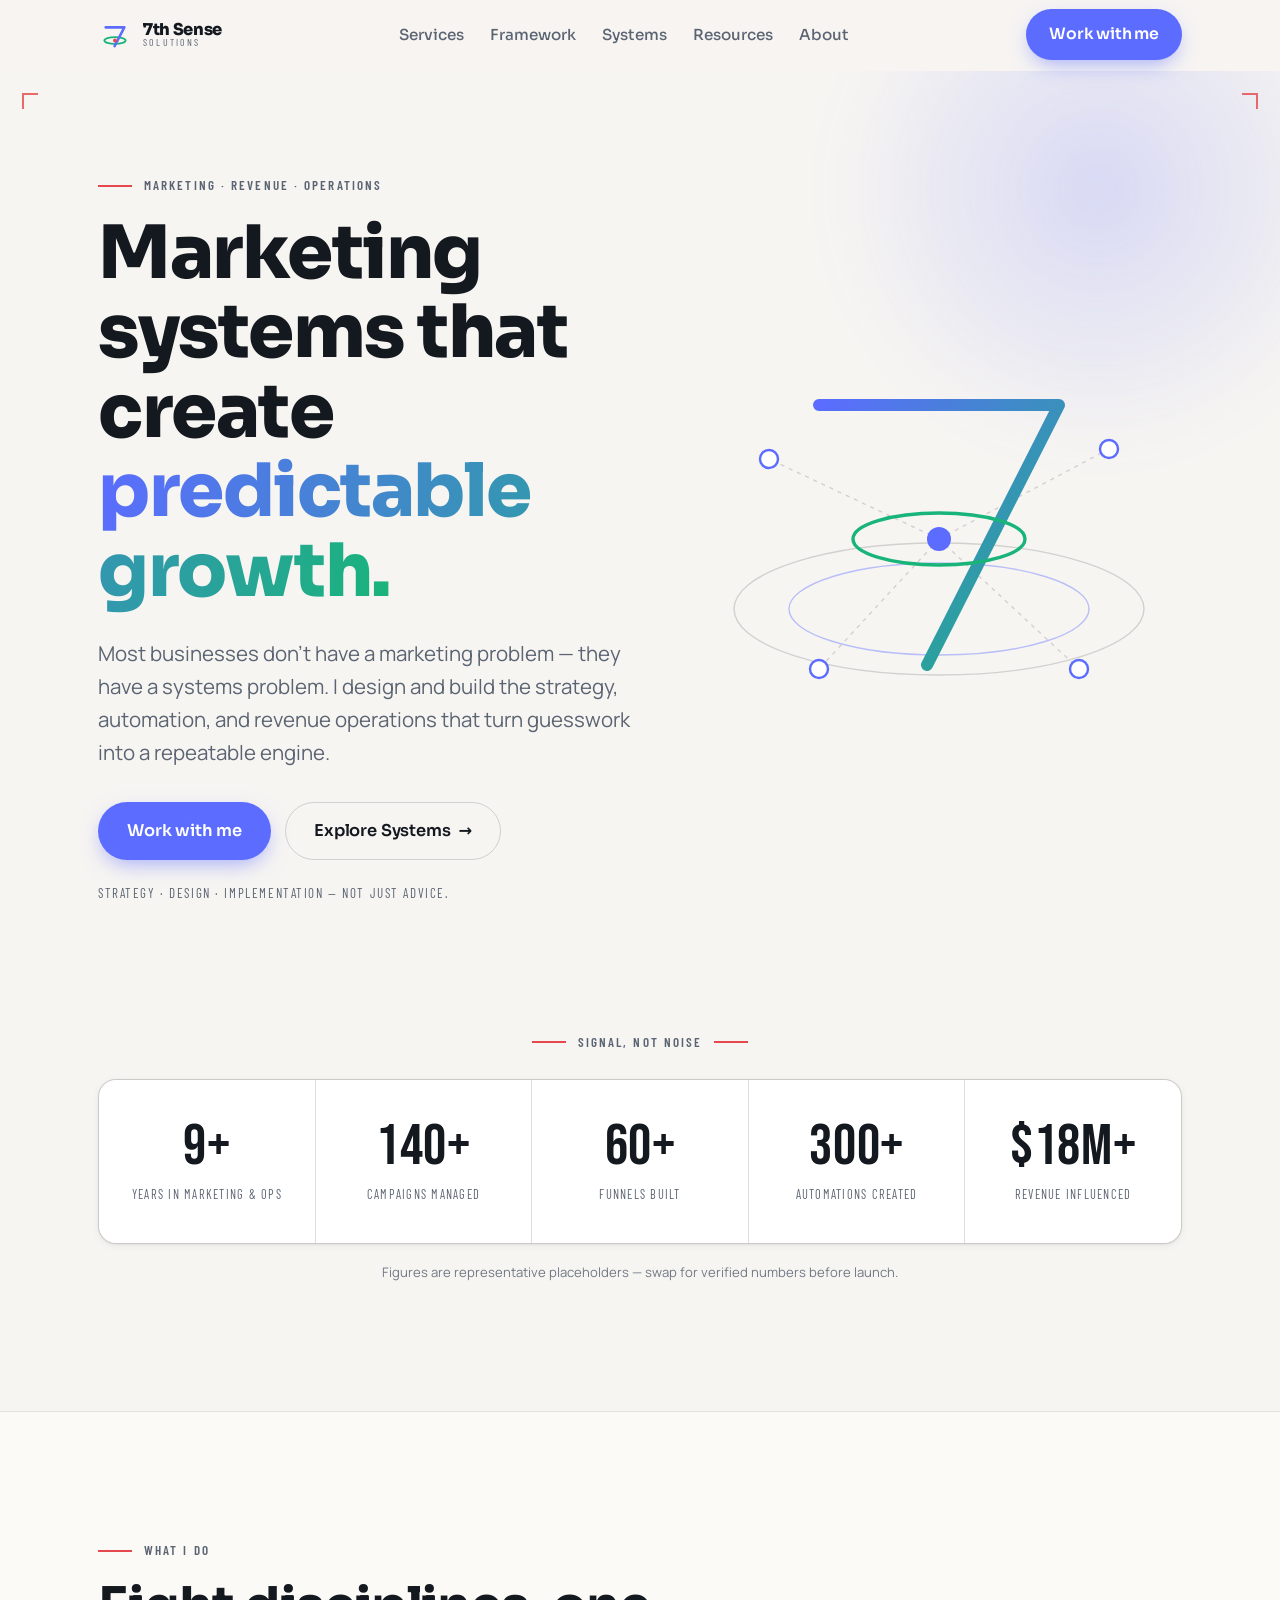
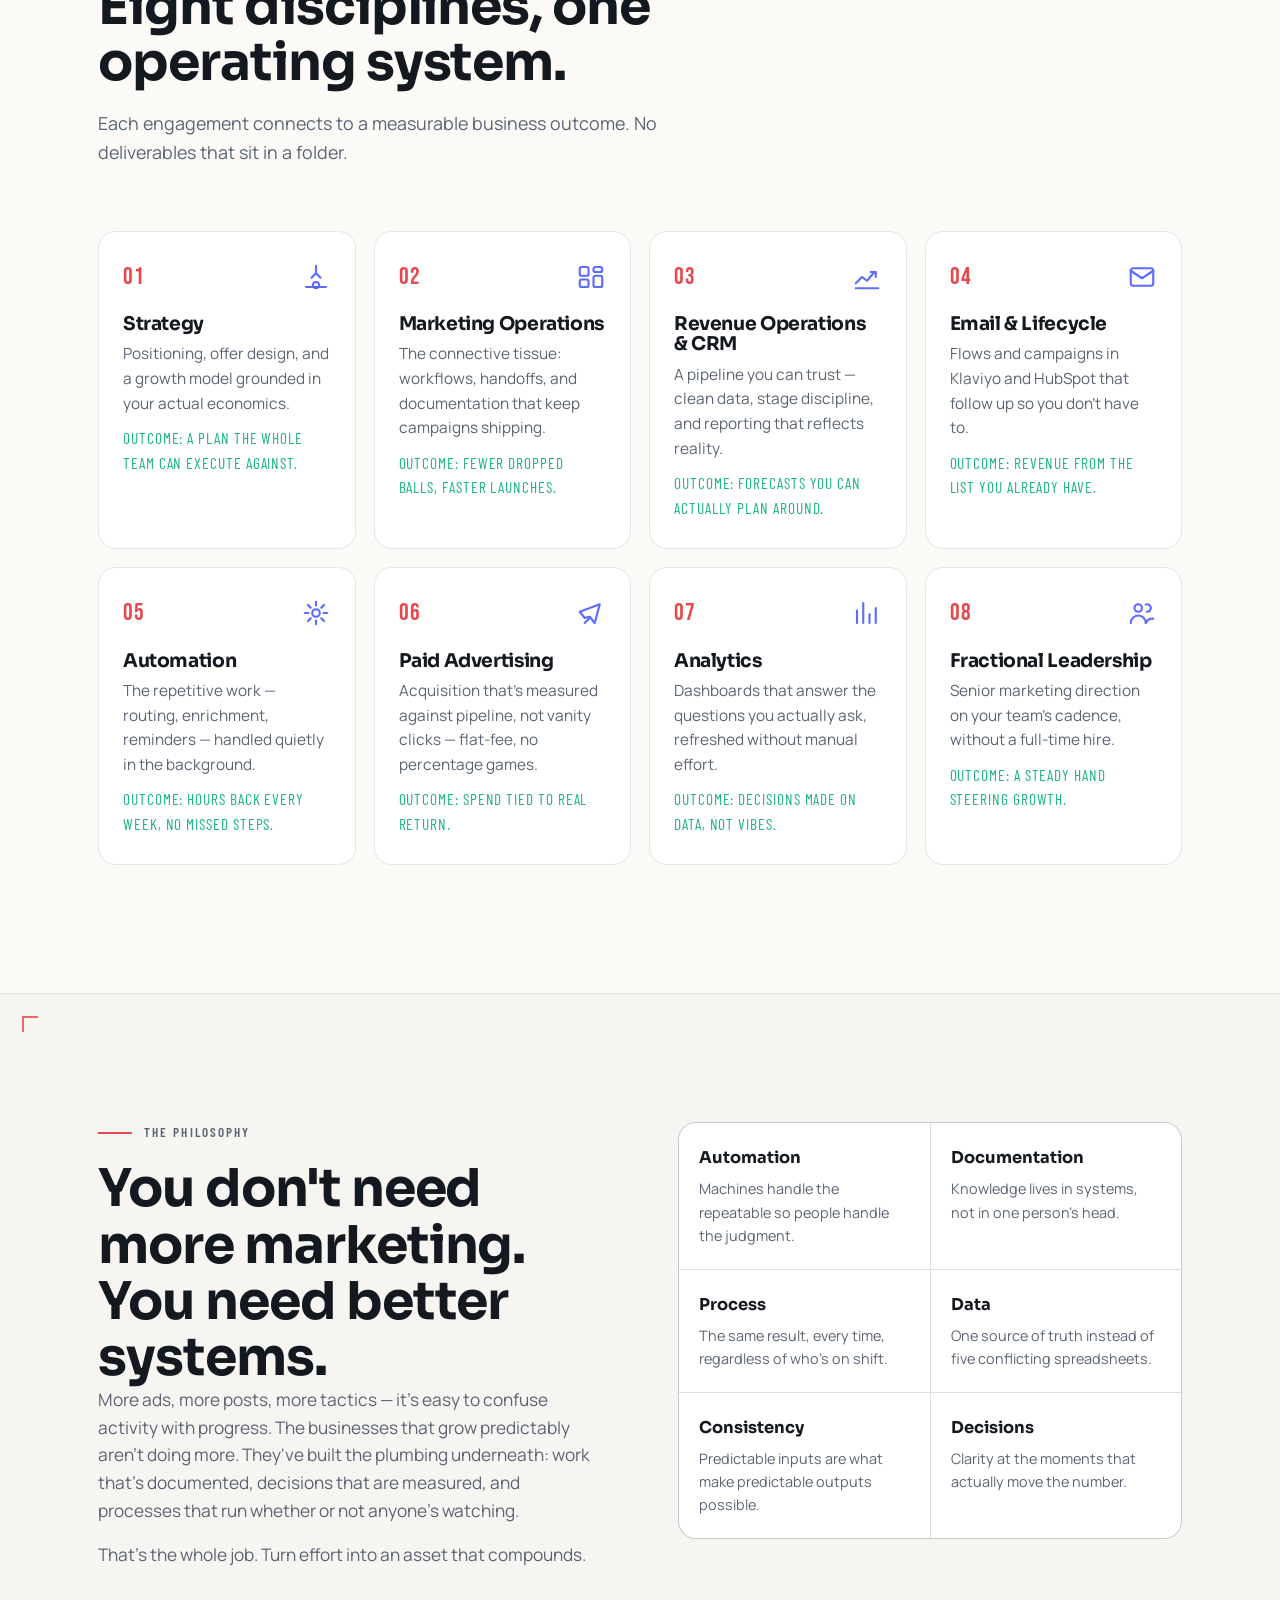
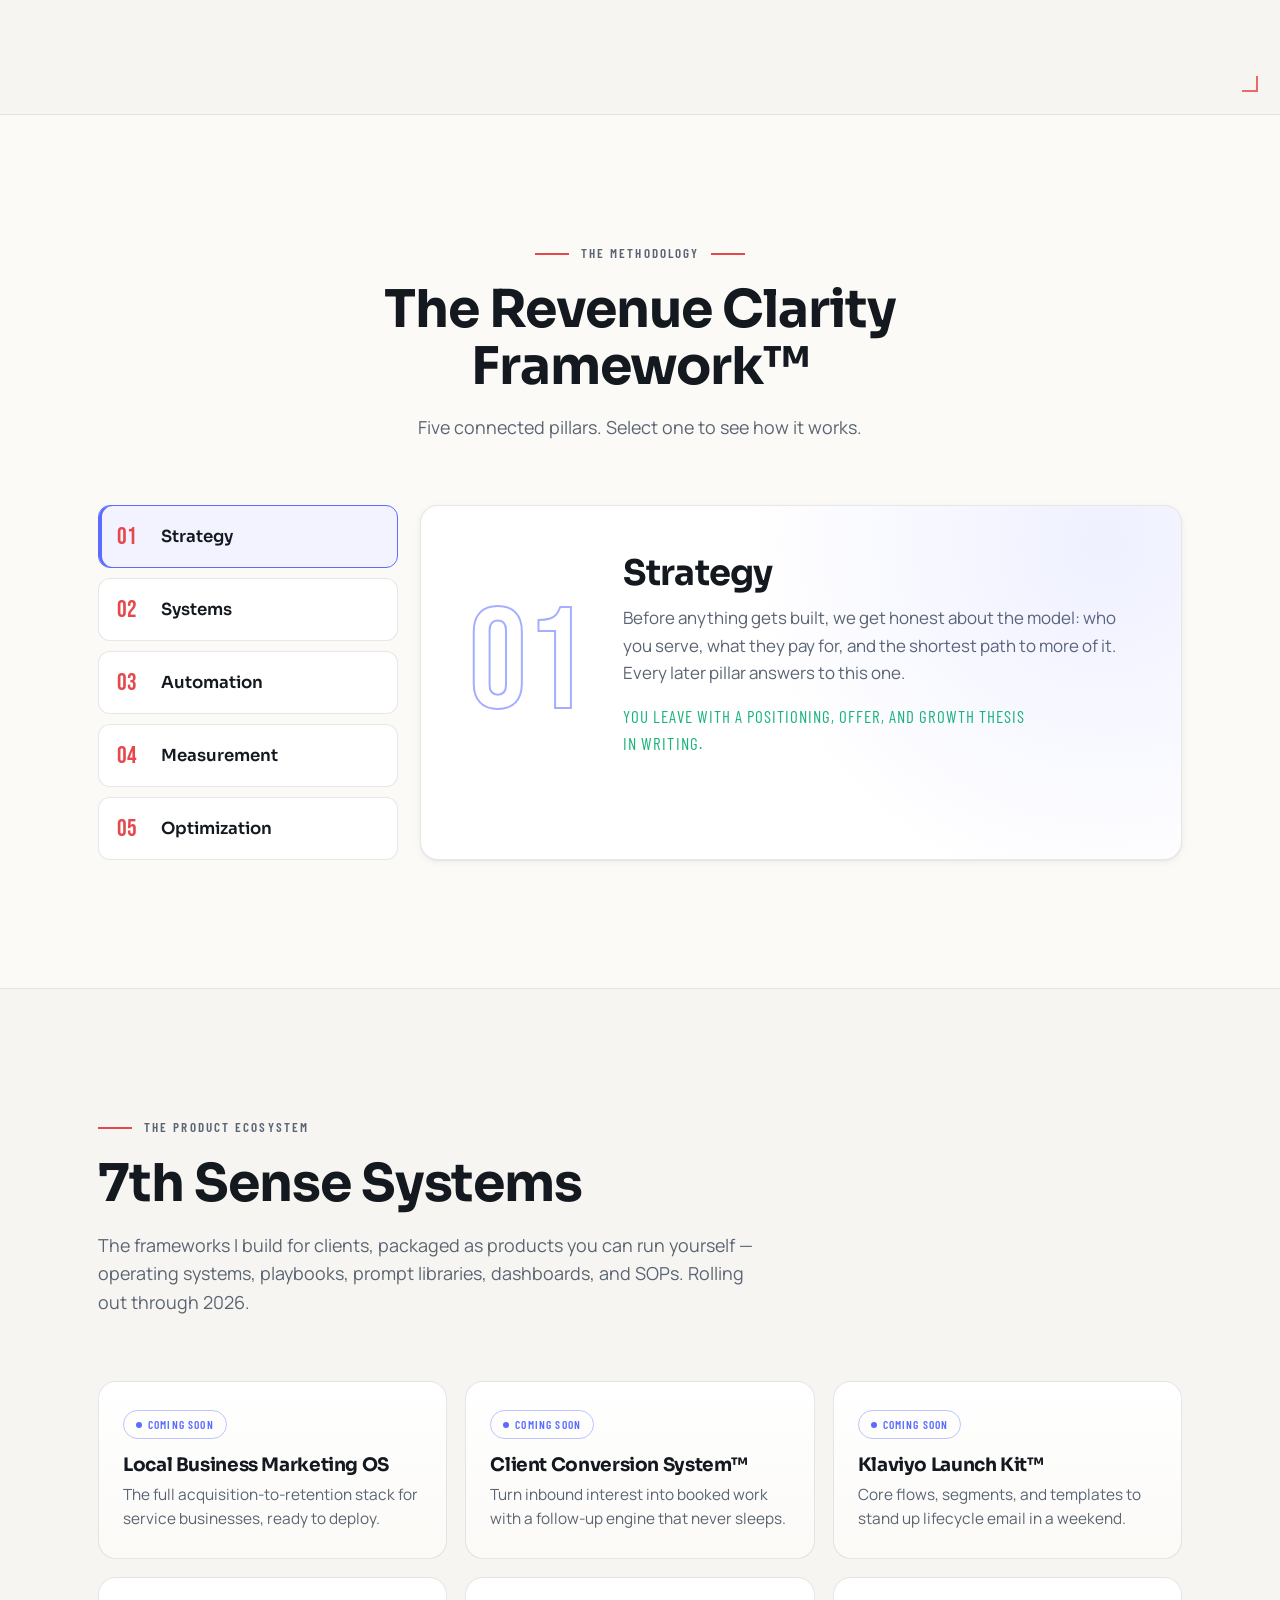
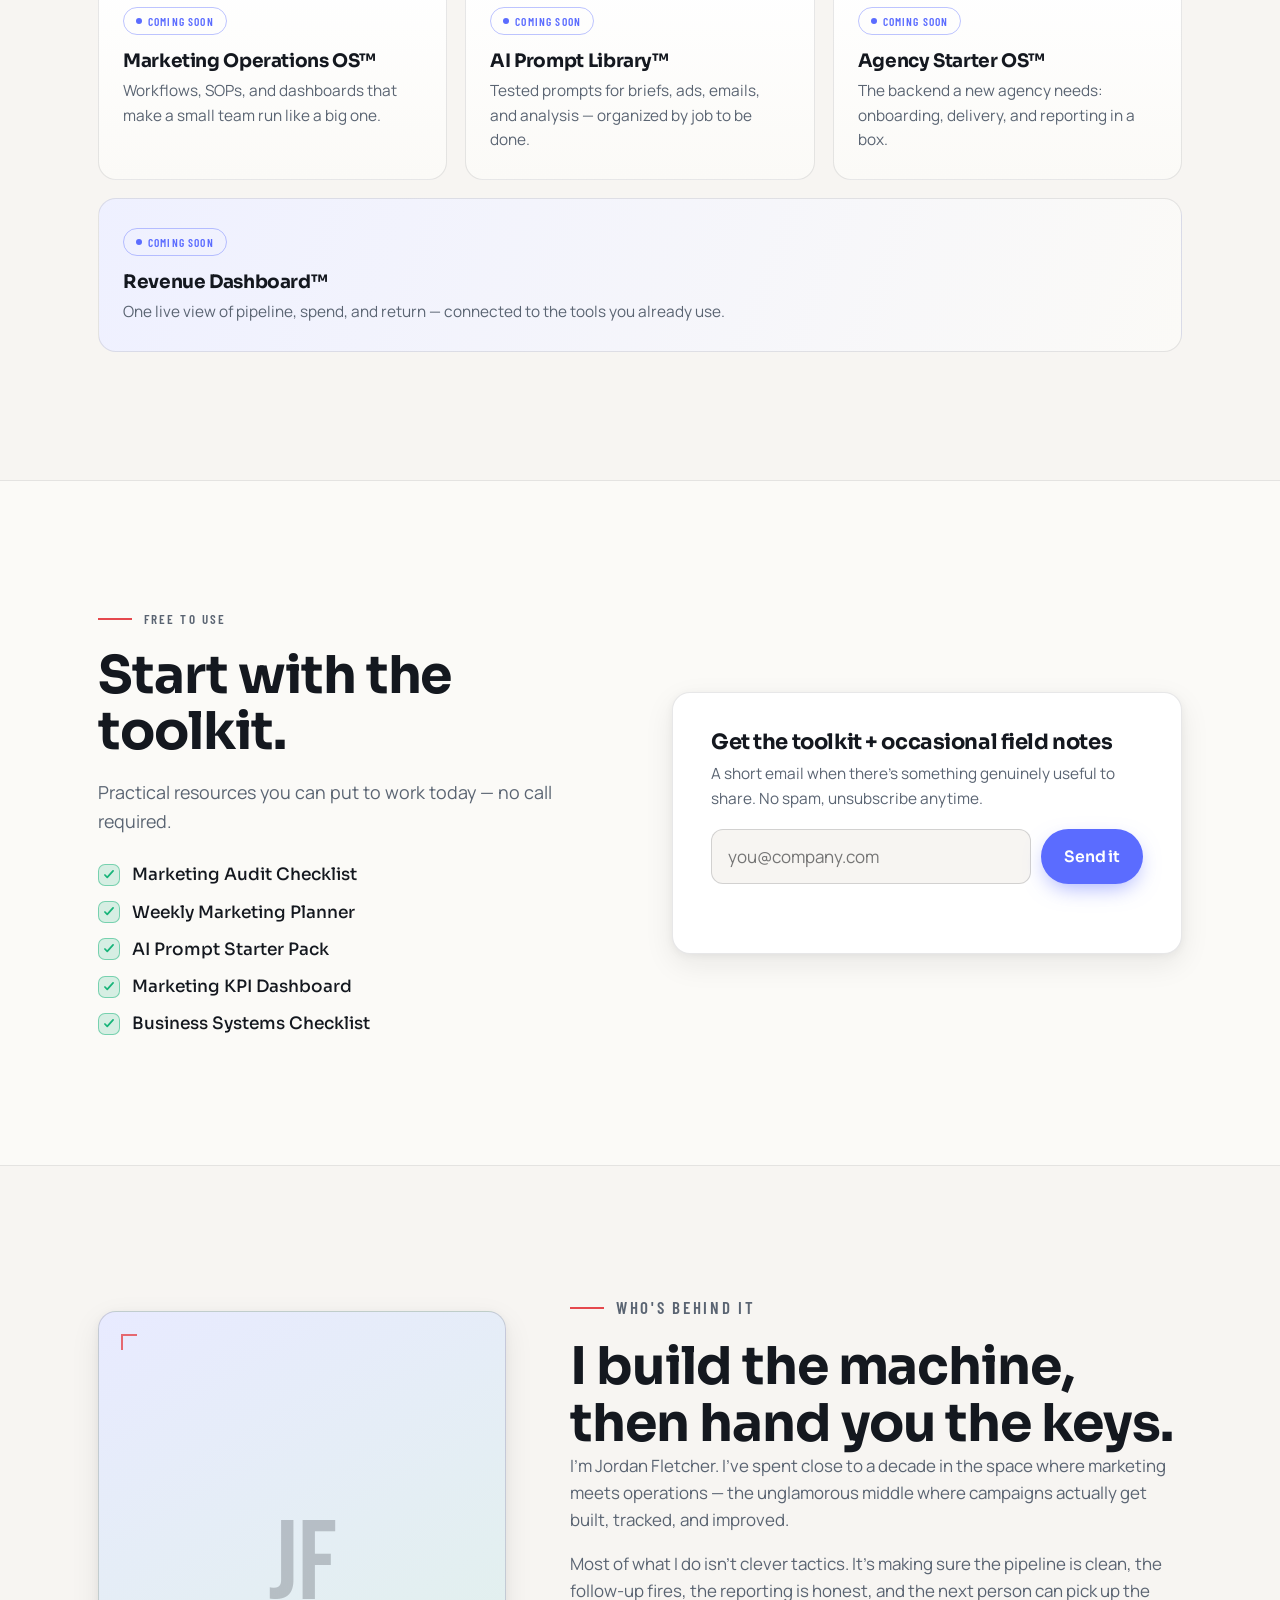
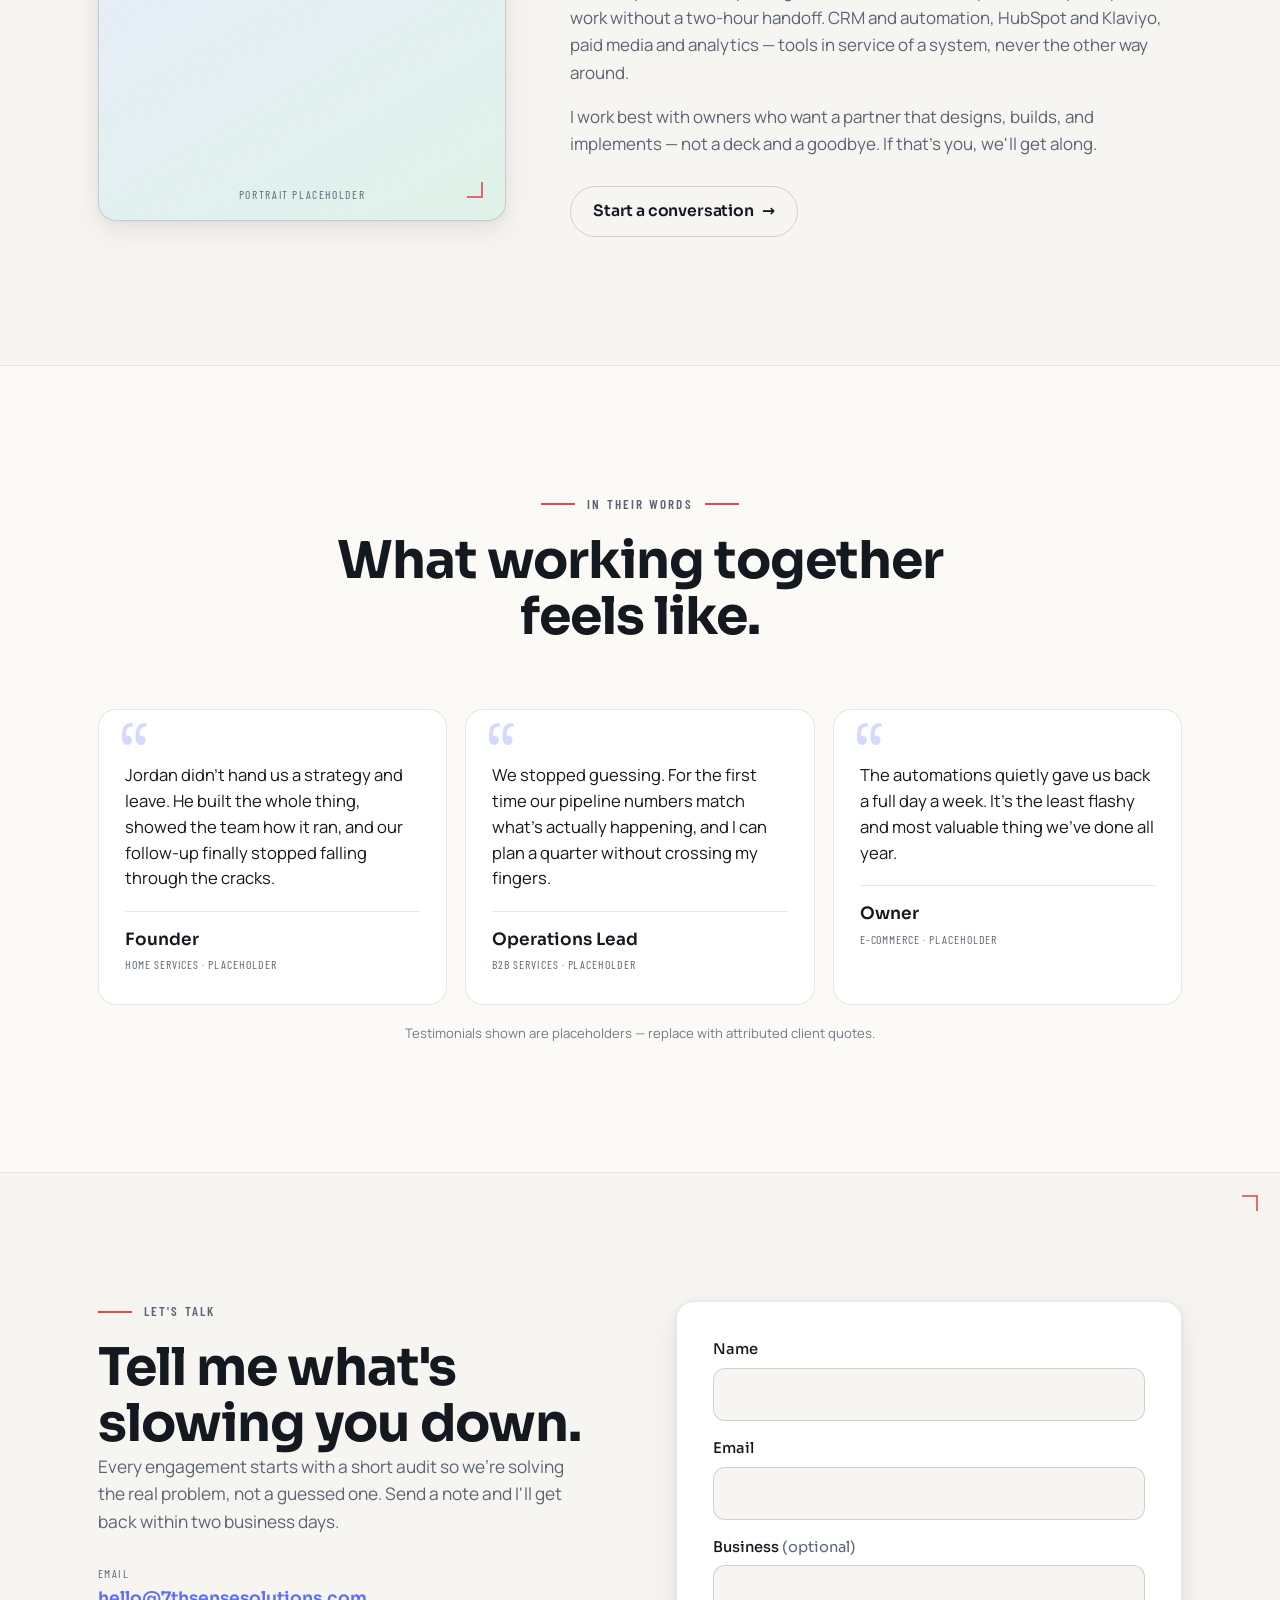
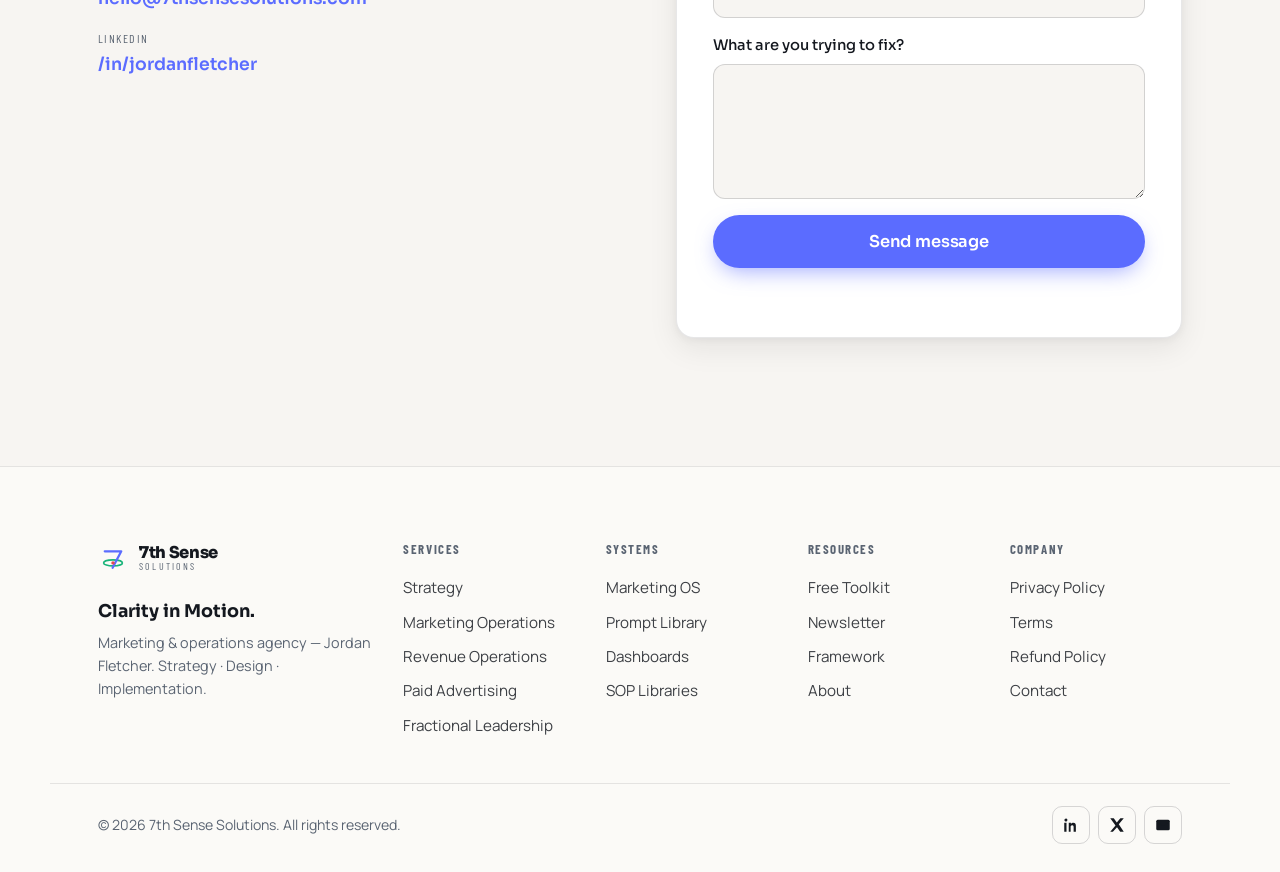
==== index.html @ e799ccd3 "Add files via upload" ====
<!DOCTYPE html>
<html lang="en">
<head>
  <meta charset="UTF-8" />
  <meta name="viewport" content="width=device-width, initial-scale=1.0" />
  <meta name="color-scheme" content="light" />
  <meta name="theme-color" content="#F7F5F2" />

  <title>7th Sense Solutions — Marketing & revenue systems that create predictable growth</title>
  <meta name="description" content="7th Sense Solutions builds the marketing, revenue, and operational systems that help businesses scale with clarity. Strategy, systems, automation, and measurement — designed and implemented, not just advised." />
  <meta name="author" content="Jordan Fletcher" />
  <link rel="canonical" href="https://7thsensesolutions.com/" />

  <!-- Open Graph -->
  <meta property="og:type" content="website" />
  <meta property="og:site_name" content="7th Sense Solutions" />
  <meta property="og:title" content="7th Sense Solutions — Clarity in Motion" />
  <meta property="og:description" content="We build the marketing, revenue, and operational systems that help businesses scale with clarity." />
  <meta property="og:url" content="https://7thsensesolutions.com/" />
  <meta property="og:image" content="https://7thsensesolutions.com/og-image.png" />
  <meta property="og:image:width" content="1200" />
  <meta property="og:image:height" content="630" />

  <!-- Twitter -->
  <meta name="twitter:card" content="summary_large_image" />
  <meta name="twitter:title" content="7th Sense Solutions — Clarity in Motion" />
  <meta name="twitter:description" content="Marketing, revenue, and operational systems that help businesses scale with clarity." />
  <meta name="twitter:image" content="https://7thsensesolutions.com/og-image.png" />

  <!-- Favicon (SVG placeholder — replace with production asset) -->
  <link rel="icon" href="favicon.svg" type="image/svg+xml" />
  <link rel="apple-touch-icon" href="favicon.svg" />

  <!-- Fonts: Sora (display), Manrope (body), Bebas Neue (numerals), Barlow Condensed (labels) -->
  <link rel="preconnect" href="https://fonts.googleapis.com" />
  <link rel="preconnect" href="https://fonts.gstatic.com" crossorigin />
  <link href="https://fonts.googleapis.com/css2?family=Sora:wght@400;500;600;700;800&family=Manrope:wght@400;500;600;700&family=Bebas+Neue&family=Barlow+Condensed:wght@500;600;700&display=swap" rel="stylesheet" />

  <link rel="stylesheet" href="styles.css" />

  <!-- Structured data -->
  <script type="application/ld+json">
  {
    "@context": "https://schema.org",
    "@type": "ProfessionalService",
    "name": "7th Sense Solutions",
    "description": "Marketing operations, revenue operations, and business systems consultancy. Strategy, design, and implementation for businesses that want predictable growth.",
    "url": "https://7thsensesolutions.com/",
    "founder": { "@type": "Person", "name": "Jordan Fletcher" },
    "slogan": "Clarity in Motion",
    "areaServed": "Worldwide",
    "knowsAbout": ["Marketing Operations","Revenue Operations","CRM","Marketing Automation","Email Marketing","Paid Advertising","Analytics","Fractional Marketing Leadership"]
  }
  </script>

  <!-- Analytics placeholders — add your IDs before deploy -->
  <!-- Google Analytics 4
  <script async src="https://www.googletagmanager.com/gtag/js?id=G-XXXXXXXXXX"></script>
  <script>window.dataLayer=window.dataLayer||[];function gtag(){dataLayer.push(arguments);}gtag('js',new Date());gtag('config','G-XXXXXXXXXX');</script>
  -->
  <!-- Microsoft Clarity
  <script>(function(c,l,a,r,i,t,y){c[a]=c[a]||function(){(c[a].q=c[a].q||[]).push(arguments)};t=l.createElement(r);t.async=1;t.src="https://www.clarity.ms/tag/"+i;y=l.getElementsByTagName(r)[0];y.parentNode.insertBefore(t,y);})(window,document,"clarity","script","XXXXXXXXXX");</script>
  -->
</head>
<body>
  <a class="skip-link" href="#main">Skip to content</a>

  <!-- Scroll progress -->
  <div class="scroll-progress" aria-hidden="true"><span id="scrollBar"></span></div>

  <!-- ===================== NAV ===================== -->
  <header class="nav" id="nav">
    <div class="nav__inner container">
      <a class="brand" href="#top" aria-label="7th Sense Solutions home">
        <span class="brand__mark" aria-hidden="true">
          <svg viewBox="0 0 40 40" width="34" height="34" role="img" aria-hidden="true">
            <ellipse cx="20" cy="26.5" rx="12.5" ry="4" class="mk-eye" />
            <path d="M9 11 H31 L19.5 33" class="mk-seven" fill="none" />
            <circle cx="20" cy="26.5" r="2.3" class="mk-pupil" />
          </svg>
        </span>
        <span class="brand__type">
          <b>7th Sense</b>
          <em>Solutions</em>
        </span>
      </a>

      <nav class="nav__links" aria-label="Primary">
        <a href="#services">Services</a>
        <a href="#framework">Framework</a>
        <a href="#systems">Systems</a>
        <a href="#resources">Resources</a>
        <a href="#about">About</a>
      </nav>

      <div class="nav__actions">
        <a class="btn btn--primary nav__cta" href="#contact">Work with me</a>
        <button class="nav__burger" id="burger" type="button" aria-label="Open menu" aria-expanded="false" aria-controls="mobileMenu"><span></span><span></span></button>
      </div>
    </div>

    <!-- Mobile menu -->
    <div class="mobile-menu" id="mobileMenu" hidden>
      <a href="#services">Services</a>
      <a href="#framework">Framework</a>
      <a href="#systems">Systems</a>
      <a href="#resources">Resources</a>
      <a href="#about">About</a>
      <a class="btn btn--primary" href="#contact">Work with me</a>
    </div>
  </header>

  <main id="main">
    <span id="top"></span>

    <!-- ===================== HERO ===================== -->
    <section class="hero" aria-labelledby="hero-title">
      <span class="reg reg--tl" aria-hidden="true"></span>
      <span class="reg reg--tr" aria-hidden="true"></span>
      <div class="container hero__grid">
        <div class="hero__copy">
          <p class="eyebrow"><span class="eyebrow__rule"></span>Marketing &middot; Revenue &middot; Operations</p>
          <h1 id="hero-title" class="hero__title">
            Marketing systems that create <span class="grad">predictable growth.</span>
          </h1>
          <p class="hero__lede">
            Most businesses don't have a marketing problem — they have a systems problem.
            I design and build the strategy, automation, and revenue operations that turn
            guesswork into a repeatable engine.
          </p>
          <div class="hero__cta">
            <a class="btn btn--primary btn--lg" href="#contact">Work with me</a>
            <a class="btn btn--ghost btn--lg" href="#systems">Explore Systems <span aria-hidden="true">&rarr;</span></a>
          </div>
          <p class="hero__note">Strategy &middot; Design &middot; Implementation — not just advice.</p>
        </div>

        <!-- Custom abstract illustration: architectural "7" + lens/ellipse motif -->
        <div class="hero__art" aria-hidden="true">
          <svg viewBox="0 0 480 460" class="hero-svg" role="img" aria-label="Abstract system diagram">
            <defs>
              <linearGradient id="g-signal" x1="0" y1="0" x2="1" y2="1">
                <stop offset="0" stop-color="var(--signal)"/>
                <stop offset="1" stop-color="var(--emerald)"/>
              </linearGradient>
              <linearGradient id="g-em" x1="0" y1="0" x2="1" y2="1">
                <stop offset="0" stop-color="var(--emerald)"/>
                <stop offset="1" stop-color="var(--signal)"/>
              </linearGradient>
            </defs>

            <!-- ambient orbit rings -->
            <ellipse cx="240" cy="300" rx="205" ry="66" class="art-ring" />
            <ellipse cx="240" cy="300" rx="150" ry="46" class="art-ring art-ring--2" />

            <!-- connecting lines to nodes -->
            <g class="art-lines">
              <line x1="240" y1="230" x2="70"  y2="150" />
              <line x1="240" y1="230" x2="410" y2="140" />
              <line x1="240" y1="230" x2="120" y2="360" />
              <line x1="240" y1="230" x2="380" y2="360" />
            </g>

            <!-- the architectural 7 -->
            <path d="M120 96 H360 L228 356" class="art-seven" fill="none" />

            <!-- shallow ellipse "eye/lens" -->
            <ellipse cx="240" cy="230" rx="86" ry="26" class="art-eye" />
            <circle cx="240" cy="230" r="12" class="art-pupil" />

            <!-- system nodes -->
            <g class="art-nodes">
              <circle cx="70"  cy="150" r="9" />
              <circle cx="410" cy="140" r="9" />
              <circle cx="120" cy="360" r="9" />
              <circle cx="380" cy="360" r="9" />
            </g>
          </svg>
        </div>
      </div>
    </section>

    <!-- ===================== TRUST / STATS ===================== -->
    <section class="stats" aria-label="By the numbers">
      <div class="container">
        <p class="eyebrow eyebrow--center"><span class="eyebrow__rule"></span>Signal, not noise<span class="eyebrow__rule"></span></p>
        <div class="stats__grid">
          <div class="stat">
            <span class="stat__num" data-count="9" data-suffix="+">0</span>
            <span class="stat__label">Years in marketing &amp; ops</span>
          </div>
          <div class="stat">
            <span class="stat__num" data-count="140" data-suffix="+">0</span>
            <span class="stat__label">Campaigns managed</span>
          </div>
          <div class="stat">
            <span class="stat__num" data-count="60" data-suffix="+">0</span>
            <span class="stat__label">Funnels built</span>
          </div>
          <div class="stat">
            <span class="stat__num" data-count="300" data-suffix="+">0</span>
            <span class="stat__label">Automations created</span>
          </div>
          <div class="stat stat--wide">
            <span class="stat__num" data-count="18" data-prefix="$" data-suffix="M+">0</span>
            <span class="stat__label">Revenue influenced</span>
          </div>
        </div>
        <p class="stats__foot">Figures are representative placeholders — swap for verified numbers before launch.</p>
      </div>
    </section>

    <!-- ===================== SERVICES ===================== -->
    <section class="services" id="services" aria-labelledby="services-title">
      <div class="container">
        <header class="sec-head">
          <p class="eyebrow"><span class="eyebrow__rule"></span>What I do</p>
          <h2 id="services-title" class="sec-title">Eight disciplines, one operating system.</h2>
          <p class="sec-sub">Each engagement connects to a measurable business outcome. No deliverables that sit in a folder.</p>
        </header>

        <div class="svc-grid">
          <!-- 01 Strategy -->
          <article class="svc-card" tabindex="0">
            <div class="svc-card__top"><span class="svc-idx">01</span>
              <svg class="svc-ic" viewBox="0 0 24 24" aria-hidden="true"><path d="M12 3v6m0 0 3.5 3.5M12 9 8.5 12.5"/><circle cx="12" cy="18.5" r="2.5"/><path d="M4 20h16"/></svg>
            </div>
            <h3>Strategy</h3>
            <p>Positioning, offer design, and a growth model grounded in your actual economics.</p>
            <p class="svc-out">Outcome: a plan the whole team can execute against.</p>
          </article>

          <!-- 02 Marketing Operations -->
          <article class="svc-card" tabindex="0">
            <div class="svc-card__top"><span class="svc-idx">02</span>
              <svg class="svc-ic" viewBox="0 0 24 24" aria-hidden="true"><rect x="3" y="4" width="7" height="7" rx="1.5"/><rect x="14" y="4" width="7" height="4" rx="1.5"/><rect x="14" y="11" width="7" height="9" rx="1.5"/><rect x="3" y="14" width="7" height="6" rx="1.5"/></svg>
            </div>
            <h3>Marketing Operations</h3>
            <p>The connective tissue: workflows, handoffs, and documentation that keep campaigns shipping.</p>
            <p class="svc-out">Outcome: fewer dropped balls, faster launches.</p>
          </article>

          <!-- 03 RevOps / CRM -->
          <article class="svc-card" tabindex="0">
            <div class="svc-card__top"><span class="svc-idx">03</span>
              <svg class="svc-ic" viewBox="0 0 24 24" aria-hidden="true"><path d="M3 17l5-5 4 3 6-7"/><path d="M15 8h4v4"/><path d="M3 21h18"/></svg>
            </div>
            <h3>Revenue Operations &amp; CRM</h3>
            <p>A pipeline you can trust — clean data, stage discipline, and reporting that reflects reality.</p>
            <p class="svc-out">Outcome: forecasts you can actually plan around.</p>
          </article>

          <!-- 04 Email / Lifecycle -->
          <article class="svc-card" tabindex="0">
            <div class="svc-card__top"><span class="svc-idx">04</span>
              <svg class="svc-ic" viewBox="0 0 24 24" aria-hidden="true"><rect x="3" y="5" width="18" height="14" rx="2"/><path d="m3 7 9 6 9-6"/></svg>
            </div>
            <h3>Email &amp; Lifecycle</h3>
            <p>Flows and campaigns in Klaviyo and HubSpot that follow up so you don't have to.</p>
            <p class="svc-out">Outcome: revenue from the list you already have.</p>
          </article>

          <!-- 05 Automation -->
          <article class="svc-card" tabindex="0">
            <div class="svc-card__top"><span class="svc-idx">05</span>
              <svg class="svc-ic" viewBox="0 0 24 24" aria-hidden="true"><circle cx="12" cy="12" r="3"/><path d="M12 3v3m0 12v3M3 12h3m12 0h3M5.6 5.6l2.1 2.1m8.6 8.6 2.1 2.1m0-12.8-2.1 2.1M7.7 16.3l-2.1 2.1"/></svg>
            </div>
            <h3>Automation</h3>
            <p>The repetitive work — routing, enrichment, reminders — handled quietly in the background.</p>
            <p class="svc-out">Outcome: hours back every week, no missed steps.</p>
          </article>

          <!-- 06 Paid Advertising -->
          <article class="svc-card" tabindex="0">
            <div class="svc-card__top"><span class="svc-idx">06</span>
              <svg class="svc-ic" viewBox="0 0 24 24" aria-hidden="true"><path d="M3 11l16-6-4 15-4-5-4 1z"/><path d="M11 16l-4 4"/></svg>
            </div>
            <h3>Paid Advertising</h3>
            <p>Acquisition that's measured against pipeline, not vanity clicks — flat-fee, no percentage games.</p>
            <p class="svc-out">Outcome: spend tied to real return.</p>
          </article>

          <!-- 07 Analytics -->
          <article class="svc-card" tabindex="0">
            <div class="svc-card__top"><span class="svc-idx">07</span>
              <svg class="svc-ic" viewBox="0 0 24 24" aria-hidden="true"><path d="M4 20V10m5 10V4m5 16v-7m5 7V8"/></svg>
            </div>
            <h3>Analytics</h3>
            <p>Dashboards that answer the questions you actually ask, refreshed without manual effort.</p>
            <p class="svc-out">Outcome: decisions made on data, not vibes.</p>
          </article>

          <!-- 08 Fractional Leadership -->
          <article class="svc-card" tabindex="0">
            <div class="svc-card__top"><span class="svc-idx">08</span>
              <svg class="svc-ic" viewBox="0 0 24 24" aria-hidden="true"><circle cx="9" cy="8" r="3"/><path d="M3 20a6 6 0 0 1 12 0"/><path d="M16 11a3 3 0 1 0-1-5.8"/><path d="M15 20a6 6 0 0 1 6-3.5"/></svg>
            </div>
            <h3>Fractional Leadership</h3>
            <p>Senior marketing direction on your team's cadence, without a full-time hire.</p>
            <p class="svc-out">Outcome: a steady hand steering growth.</p>
          </article>
        </div>
      </div>
    </section>

    <!-- ===================== WHY 7TH SENSE ===================== -->
    <section class="why" id="why" aria-labelledby="why-title">
      <span class="reg reg--tl" aria-hidden="true"></span>
      <span class="reg reg--br" aria-hidden="true"></span>
      <div class="container why__grid">
        <div class="why__lead">
          <p class="eyebrow"><span class="eyebrow__rule"></span>The philosophy</p>
          <h2 id="why-title" class="sec-title">You don't need more marketing.<br />You need better systems.</h2>
          <p class="why__body">
            More ads, more posts, more tactics — it's easy to confuse activity with progress.
            The businesses that grow predictably aren't doing more. They've built the plumbing
            underneath: work that's documented, decisions that are measured, and processes that
            run whether or not anyone's watching.
          </p>
          <p class="why__body">That's the whole job. Turn effort into an asset that compounds.</p>
        </div>
        <ul class="why__list">
          <li><b>Automation</b><span>Machines handle the repeatable so people handle the judgment.</span></li>
          <li><b>Documentation</b><span>Knowledge lives in systems, not in one person's head.</span></li>
          <li><b>Process</b><span>The same result, every time, regardless of who's on shift.</span></li>
          <li><b>Data</b><span>One source of truth instead of five conflicting spreadsheets.</span></li>
          <li><b>Consistency</b><span>Predictable inputs are what make predictable outputs possible.</span></li>
          <li><b>Decisions</b><span>Clarity at the moments that actually move the number.</span></li>
        </ul>
      </div>
    </section>

    <!-- ===================== FRAMEWORK ===================== -->
    <section class="framework" id="framework" aria-labelledby="fw-title">
      <div class="container">
        <header class="sec-head sec-head--center">
          <p class="eyebrow eyebrow--center"><span class="eyebrow__rule"></span>The methodology<span class="eyebrow__rule"></span></p>
          <h2 id="fw-title" class="sec-title">The Revenue Clarity Framework&trade;</h2>
          <p class="sec-sub">Five connected pillars. Select one to see how it works.</p>
        </header>

        <div class="fw">
          <div class="fw__pillars" role="tablist" aria-label="Framework pillars">
            <button class="fw-pill is-active" role="tab" aria-selected="true" aria-controls="fw-panel" id="pill-0" data-i="0">
              <span class="fw-pill__n">01</span><span class="fw-pill__t">Strategy</span>
            </button>
            <button class="fw-pill" role="tab" aria-selected="false" aria-controls="fw-panel" id="pill-1" data-i="1">
              <span class="fw-pill__n">02</span><span class="fw-pill__t">Systems</span>
            </button>
            <button class="fw-pill" role="tab" aria-selected="false" aria-controls="fw-panel" id="pill-2" data-i="2">
              <span class="fw-pill__n">03</span><span class="fw-pill__t">Automation</span>
            </button>
            <button class="fw-pill" role="tab" aria-selected="false" aria-controls="fw-panel" id="pill-3" data-i="3">
              <span class="fw-pill__n">04</span><span class="fw-pill__t">Measurement</span>
            </button>
            <button class="fw-pill" role="tab" aria-selected="false" aria-controls="fw-panel" id="pill-4" data-i="4">
              <span class="fw-pill__n">05</span><span class="fw-pill__t">Optimization</span>
            </button>
          </div>

          <div class="fw__panel" id="fw-panel" role="tabpanel" aria-labelledby="pill-0" tabindex="0">
            <div class="fw__panel-body">
              <span class="fw__big" id="fwBig">01</span>
              <div class="fw__text">
                <h3 id="fwTitle">Strategy</h3>
                <p id="fwDesc">Before anything gets built, we get honest about the model: who you serve, what they pay for, and the shortest path to more of it. Every later pillar answers to this one.</p>
                <p class="fw__deliver" id="fwDeliver">You leave with a positioning, offer, and growth thesis in writing.</p>
              </div>
            </div>
          </div>
        </div>
      </div>
    </section>

    <!-- ===================== 7TH SENSE SYSTEMS ===================== -->
    <section class="systems" id="systems" aria-labelledby="sys-title">
      <div class="container">
        <header class="sec-head">
          <p class="eyebrow"><span class="eyebrow__rule"></span>The product ecosystem</p>
          <h2 id="sys-title" class="sec-title">7th Sense Systems</h2>
          <p class="sec-sub">The frameworks I build for clients, packaged as products you can run yourself — operating systems, playbooks, prompt libraries, dashboards, and SOPs. Rolling out through 2026.</p>
        </header>

        <div class="sys-grid">
          <article class="sys-card"><span class="badge">Coming soon</span><h3>Local Business Marketing OS</h3><p>The full acquisition-to-retention stack for service businesses, ready to deploy.</p></article>
          <article class="sys-card"><span class="badge">Coming soon</span><h3>Client Conversion System&trade;</h3><p>Turn inbound interest into booked work with a follow-up engine that never sleeps.</p></article>
          <article class="sys-card"><span class="badge">Coming soon</span><h3>Klaviyo Launch Kit&trade;</h3><p>Core flows, segments, and templates to stand up lifecycle email in a weekend.</p></article>
          <article class="sys-card"><span class="badge">Coming soon</span><h3>Marketing Operations OS&trade;</h3><p>Workflows, SOPs, and dashboards that make a small team run like a big one.</p></article>
          <article class="sys-card"><span class="badge">Coming soon</span><h3>AI Prompt Library&trade;</h3><p>Tested prompts for briefs, ads, emails, and analysis — organized by job to be done.</p></article>
          <article class="sys-card"><span class="badge">Coming soon</span><h3>Agency Starter OS&trade;</h3><p>The backend a new agency needs: onboarding, delivery, and reporting in a box.</p></article>
          <article class="sys-card sys-card--wide"><span class="badge">Coming soon</span><h3>Revenue Dashboard&trade;</h3><p>One live view of pipeline, spend, and return — connected to the tools you already use.</p></article>
        </div>
      </div>
    </section>

    <!-- ===================== FREE RESOURCES ===================== -->
    <section class="resources" id="resources" aria-labelledby="res-title">
      <div class="container resources__grid">
        <div class="resources__lead">
          <p class="eyebrow"><span class="eyebrow__rule"></span>Free to use</p>
          <h2 id="res-title" class="sec-title">Start with the toolkit.</h2>
          <p class="sec-sub">Practical resources you can put to work today — no call required.</p>
          <ul class="res-list">
            <li>Marketing Audit Checklist</li>
            <li>Weekly Marketing Planner</li>
            <li>AI Prompt Starter Pack</li>
            <li>Marketing KPI Dashboard</li>
            <li>Business Systems Checklist</li>
          </ul>
        </div>

        <aside class="signup" aria-labelledby="signup-title">
          <h3 id="signup-title">Get the toolkit + occasional field notes</h3>
          <p>A short email when there's something genuinely useful to share. No spam, unsubscribe anytime.</p>
          <!-- Newsletter placeholder — wire to Kit / Mailchimp action -->
          <form class="signup__form" id="newsletterForm" action="#" method="post" novalidate>
            <label class="sr-only" for="nl-email">Email address</label>
            <input id="nl-email" name="email" type="email" inputmode="email" autocomplete="email" placeholder="you@company.com" required />
            <button class="btn btn--primary" type="submit">Send it</button>
          </form>
          <p class="signup__msg" id="newsletterMsg" role="status" aria-live="polite"></p>
        </aside>
      </div>
    </section>

    <!-- ===================== ABOUT ===================== -->
    <section class="about" id="about" aria-labelledby="about-title">
      <div class="container about__grid">
        <div class="about__portrait">
          <div class="portrait" role="img" aria-label="Portrait of Jordan Fletcher — placeholder">
            <span class="reg reg--tl" aria-hidden="true"></span>
            <span class="reg reg--br" aria-hidden="true"></span>
            <span class="portrait__mono">JF</span>
            <span class="portrait__cap">Portrait placeholder</span>
          </div>
        </div>
        <div class="about__copy">
          <p class="eyebrow"><span class="eyebrow__rule"></span>Who's behind it</p>
          <h2 id="about-title" class="sec-title">I build the machine, then hand you the keys.</h2>
          <p>I'm Jordan Fletcher. I've spent close to a decade in the space where marketing meets operations — the unglamorous middle where campaigns actually get built, tracked, and improved.</p>
          <p>Most of what I do isn't clever tactics. It's making sure the pipeline is clean, the follow-up fires, the reporting is honest, and the next person can pick up the work without a two-hour handoff. CRM and automation, HubSpot and Klaviyo, paid media and analytics — tools in service of a system, never the other way around.</p>
          <p>I work best with owners who want a partner that designs, builds, and implements — not a deck and a goodbye. If that's you, we'll get along.</p>
          <a class="btn btn--ghost" href="#contact">Start a conversation <span aria-hidden="true">&rarr;</span></a>
        </div>
      </div>
    </section>

    <!-- ===================== TESTIMONIALS ===================== -->
    <section class="quotes" aria-labelledby="quotes-title">
      <div class="container">
        <header class="sec-head sec-head--center">
          <p class="eyebrow eyebrow--center"><span class="eyebrow__rule"></span>In their words<span class="eyebrow__rule"></span></p>
          <h2 id="quotes-title" class="sec-title">What working together feels like.</h2>
        </header>
        <div class="quote-grid">
          <figure class="quote">
            <blockquote>Jordan didn't hand us a strategy and leave. He built the whole thing, showed the team how it ran, and our follow-up finally stopped falling through the cracks.</blockquote>
            <figcaption><span class="quote__who">Founder</span><span class="quote__meta">Home services · placeholder</span></figcaption>
          </figure>
          <figure class="quote">
            <blockquote>We stopped guessing. For the first time our pipeline numbers match what's actually happening, and I can plan a quarter without crossing my fingers.</blockquote>
            <figcaption><span class="quote__who">Operations Lead</span><span class="quote__meta">B2B services · placeholder</span></figcaption>
          </figure>
          <figure class="quote">
            <blockquote>The automations quietly gave us back a full day a week. It's the least flashy and most valuable thing we've done all year.</blockquote>
            <figcaption><span class="quote__who">Owner</span><span class="quote__meta">E-commerce · placeholder</span></figcaption>
          </figure>
        </div>
        <p class="stats__foot">Testimonials shown are placeholders — replace with attributed client quotes.</p>
      </div>
    </section>

    <!-- ===================== CONTACT ===================== -->
    <section class="contact" id="contact" aria-labelledby="contact-title">
      <span class="reg reg--tr" aria-hidden="true"></span>
      <div class="container contact__grid">
        <div class="contact__lead">
          <p class="eyebrow"><span class="eyebrow__rule"></span>Let's talk</p>
          <h2 id="contact-title" class="sec-title">Tell me what's slowing you down.</h2>
          <p class="contact__sub">Every engagement starts with a short audit so we're solving the real problem, not a guessed one. Send a note and I'll get back within two business days.</p>
          <ul class="contact__links">
            <li><span class="contact__k">Email</span><a href="mailto:hello@7thsensesolutions.com">hello@7thsensesolutions.com</a></li>
            <li><span class="contact__k">LinkedIn</span><a href="#" rel="noopener">/in/jordanfletcher</a></li>
          </ul>
        </div>

        <!-- Contact form: Netlify-ready (data-netlify) + graceful JS fallback -->
        <form class="contact__form" id="contactForm" name="contact" method="POST" data-netlify="true" netlify-honeypot="bot-field" novalidate>
          <input type="hidden" name="form-name" value="contact" />
          <p class="hp"><label>Leave this empty <input name="bot-field" /></label></p>

          <div class="field">
            <label for="c-name">Name</label>
            <input id="c-name" name="name" type="text" autocomplete="name" required />
          </div>
          <div class="field">
            <label for="c-email">Email</label>
            <input id="c-email" name="email" type="email" autocomplete="email" required />
          </div>
          <div class="field">
            <label for="c-company">Business <span class="opt">(optional)</span></label>
            <input id="c-company" name="company" type="text" autocomplete="organization" />
          </div>
          <div class="field">
            <label for="c-msg">What are you trying to fix?</label>
            <textarea id="c-msg" name="message" rows="4" required></textarea>
          </div>
          <button class="btn btn--primary btn--lg" type="submit">Send message</button>
          <p class="contact__msg" id="contactMsg" role="status" aria-live="polite"></p>
        </form>
      </div>
    </section>
  </main>

  <!-- ===================== FOOTER ===================== -->
  <footer class="footer">
    <div class="container footer__grid">
      <div class="footer__brand">
        <a class="brand" href="#top" aria-label="7th Sense Solutions home">
          <span class="brand__mark" aria-hidden="true">
            <svg viewBox="0 0 40 40" width="30" height="30" aria-hidden="true">
              <ellipse cx="20" cy="26.5" rx="12.5" ry="4" class="mk-eye" />
              <path d="M9 11 H31 L19.5 33" class="mk-seven" fill="none" />
              <circle cx="20" cy="26.5" r="2.3" class="mk-pupil" />
            </svg>
          </span>
          <span class="brand__type"><b>7th Sense</b><em>Solutions</em></span>
        </a>
        <p class="footer__tag">Clarity in Motion.</p>
        <p class="footer__desc">Marketing &amp; operations agency — Jordan Fletcher. Strategy · Design · Implementation.</p>
      </div>

      <nav class="footer__col" aria-label="Services">
        <h4>Services</h4>
        <a href="#services">Strategy</a>
        <a href="#services">Marketing Operations</a>
        <a href="#services">Revenue Operations</a>
        <a href="#services">Paid Advertising</a>
        <a href="#services">Fractional Leadership</a>
      </nav>

      <nav class="footer__col" aria-label="Systems">
        <h4>Systems</h4>
        <a href="#systems">Marketing OS</a>
        <a href="#systems">Prompt Library</a>
        <a href="#systems">Dashboards</a>
        <a href="#systems">SOP Libraries</a>
      </nav>

      <nav class="footer__col" aria-label="Resources">
        <h4>Resources</h4>
        <a href="#resources">Free Toolkit</a>
        <a href="#resources">Newsletter</a>
        <a href="#framework">Framework</a>
        <a href="#about">About</a>
      </nav>

      <nav class="footer__col" aria-label="Policies">
        <h4>Company</h4>
        <a href="/privacy.html">Privacy Policy</a>
        <a href="/terms.html">Terms</a>
        <a href="/refund.html">Refund Policy</a>
        <a href="#contact">Contact</a>
      </nav>
    </div>

    <div class="container footer__bar">
      <p>&copy; <span id="year">2026</span> 7th Sense Solutions. All rights reserved.</p>
      <div class="footer__social">
        <a href="#" aria-label="LinkedIn" rel="noopener"><svg viewBox="0 0 24 24" width="18" height="18" aria-hidden="true"><path d="M4.5 3.5A2 2 0 1 1 4 7a2 2 0 0 1 .5-3.5ZM3 9h3v12H3zM9 9h2.9v1.7h.05A3.2 3.2 0 0 1 15 9c3 0 3.5 2 3.5 4.5V21h-3v-5.6c0-1.3 0-3-1.9-3s-2.1 1.4-2.1 2.9V21H9z"/></svg></a>
        <a href="#" aria-label="X" rel="noopener"><svg viewBox="0 0 24 24" width="18" height="18" aria-hidden="true"><path d="M3 3h4.7l4 5.6L16.5 3H21l-6.6 8L21 21h-4.7l-4.3-6L6.5 21H3l7-8.4z"/></svg></a>
        <a href="mailto:hello@7thsensesolutions.com" aria-label="Email"><svg viewBox="0 0 24 24" width="18" height="18" aria-hidden="true"><rect x="3" y="5" width="18" height="14" rx="2"/><path d="m3 7 9 6 9-6"/></svg></a>
      </div>
    </div>
  </footer>

  <script src="script.js" defer></script>
</body>
</html>
---- styles.css ----
/* =====================================================================
   7th Sense Solutions — styles.css
   Brand: Signal Blue + Growth Emerald on Ivory (light) / Navy (dark)
   Type:  Sora (display) · Manrope (body) · Bebas Neue (numerals) ·
          Barlow Condensed (labels)
   ---------------------------------------------------------------------
   To use the alternate (prompt) palette instead, edit ONLY the tokens
   in :root below — nothing else references raw hex values.
   ===================================================================== */

/* -------------------- DESIGN TOKENS -------------------- */
:root {
  /* Brand — light theme (established 7th Sense identity) */
  --bg:          #F7F5F2;   /* Ivory */
  --surface:     #FFFFFF;
  --surface-2:   #FBFAF7;
  --ink:         #14181F;   /* near-black text */
  --ink-soft:    #5A6472;   /* muted */
  --line:        rgba(20, 24, 31, 0.10);
  --line-strong: rgba(20, 24, 31, 0.16);

  --signal:      #5B6CFF;   /* Signal Blue */
  --signal-deep: #3B49D6;
  --emerald:     #19B47A;   /* Growth Emerald */
  --registration:#E5484D;   /* red rule / registration mark */

  --shadow-sm: 0 1px 2px rgba(20,24,31,.05), 0 2px 8px rgba(20,24,31,.05);
  --shadow-md: 0 10px 30px rgba(20,24,31,.08), 0 2px 8px rgba(20,24,31,.05);
  --shadow-lg: 0 24px 60px rgba(20,24,31,.12);

  /* Type */
  --f-display: "Sora", ui-sans-serif, system-ui, sans-serif;
  --f-body:    "Manrope", ui-sans-serif, system-ui, sans-serif;
  --f-num:     "Bebas Neue", "Sora", sans-serif;
  --f-label:   "Barlow Condensed", "Sora", sans-serif;

  /* Layout */
  --maxw: 1180px;
  --gutter: clamp(20px, 5vw, 48px);
  --radius: 18px;
  --radius-sm: 12px;
  --sec-pad: clamp(72px, 10vw, 132px);
}

/* -------------------- RESET / BASE -------------------- */
*, *::before, *::after { box-sizing: border-box; }
html { scroll-behavior: smooth; -webkit-text-size-adjust: 100%; }
@media (prefers-reduced-motion: reduce) {
  html { scroll-behavior: auto; }
  *, *::before, *::after { animation-duration: .001ms !important; animation-iteration-count: 1 !important; transition-duration: .001ms !important; }
}

body {
  margin: 0;
  background: var(--bg);
  color: var(--ink);
  font-family: var(--f-body);
  font-size: 17px;
  line-height: 1.6;
  -webkit-font-smoothing: antialiased;
  text-rendering: optimizeLegibility;
  transition: background .4s ease, color .4s ease;
  overflow-x: hidden;
}

h1, h2, h3, h4 { font-family: var(--f-display); font-weight: 700; line-height: 1.08; letter-spacing: -0.02em; margin: 0; }
p { margin: 0 0 1em; }
a { color: inherit; text-decoration: none; }
img, svg { display: block; max-width: 100%; }
button { font-family: inherit; cursor: pointer; }

.container { width: 100%; max-width: var(--maxw); margin-inline: auto; padding-inline: var(--gutter); }

.sr-only, .hp {
  position: absolute !important; width: 1px; height: 1px; padding: 0; margin: -1px;
  overflow: hidden; clip: rect(0,0,0,0); white-space: nowrap; border: 0;
}

.skip-link {
  position: fixed; top: -60px; left: 12px; z-index: 200;
  background: var(--signal); color: #fff; padding: 10px 16px; border-radius: 10px;
  font-weight: 600; transition: top .2s ease;
}
.skip-link:focus { top: 12px; }

:focus-visible { outline: 2px solid var(--signal); outline-offset: 3px; border-radius: 6px; }

/* -------------------- SHARED PRIMITIVES -------------------- */
.eyebrow {
  font-family: var(--f-label); text-transform: uppercase; letter-spacing: .16em;
  font-weight: 600; font-size: .82rem; color: var(--ink-soft);
  display: flex; align-items: center; gap: 12px; margin: 0 0 18px;
}
.eyebrow--center { justify-content: center; }
.eyebrow__rule { display: inline-block; width: 34px; height: 2px; background: var(--registration); }

.grad {
  background: linear-gradient(100deg, var(--signal), var(--emerald));
  -webkit-background-clip: text; background-clip: text; color: transparent;
}

.sec-head { max-width: 720px; margin-bottom: clamp(40px, 6vw, 64px); }
.sec-head--center { margin-inline: auto; text-align: center; }
.sec-title { font-size: clamp(2rem, 4.4vw, 3.25rem); }
.sec-sub { color: var(--ink-soft); font-size: 1.12rem; margin: 18px 0 0; max-width: 60ch; }
.sec-head--center .sec-sub { margin-inline: auto; }

/* Registration marks (corner ticks) — brand signature */
.reg { position: absolute; width: 16px; height: 16px; opacity: .8; pointer-events: none; }
.reg::before, .reg::after { content: ""; position: absolute; background: var(--registration); }
.reg::before { width: 16px; height: 2px; top: 0; }
.reg::after  { width: 2px; height: 16px; left: 0; }
.reg--tl { top: 22px; left: 22px; }
.reg--tr { top: 22px; right: 22px; transform: scaleX(-1); }
.reg--br { bottom: 22px; right: 22px; transform: scale(-1); }

/* Buttons */
.btn {
  --btn-bg: var(--surface); --btn-fg: var(--ink);
  display: inline-flex; align-items: center; gap: 8px; justify-content: center;
  font-family: var(--f-display); font-weight: 600; font-size: .98rem; letter-spacing: -.01em;
  padding: 12px 22px; border-radius: 999px; border: 1px solid var(--line-strong);
  background: var(--btn-bg); color: var(--btn-fg);
  transition: transform .18s ease, box-shadow .2s ease, background .2s ease, border-color .2s ease;
  will-change: transform;
}
.btn:hover { transform: translateY(-2px); }
.btn--lg { padding: 15px 28px; font-size: 1.02rem; }
.btn--primary {
  --btn-bg: var(--signal); --btn-fg: #fff; border-color: transparent;
  box-shadow: 0 8px 22px -6px color-mix(in srgb, var(--signal) 60%, transparent);
}
.btn--primary:hover { --btn-bg: var(--signal-deep); box-shadow: 0 14px 30px -8px color-mix(in srgb, var(--signal) 65%, transparent); }
.btn--ghost { background: transparent; border-color: var(--line-strong); }
.btn--ghost:hover { border-color: var(--signal); color: var(--signal); }

/* -------------------- SCROLL PROGRESS -------------------- */
.scroll-progress { position: fixed; inset: 0 0 auto 0; height: 3px; z-index: 120; background: transparent; }
.scroll-progress span { display: block; height: 100%; width: 0; background: linear-gradient(90deg, var(--signal), var(--emerald)); transition: width .1s linear; }

/* -------------------- NAV -------------------- */
.nav { position: sticky; top: 0; z-index: 100; background: color-mix(in srgb, var(--bg) 82%, transparent); backdrop-filter: blur(14px) saturate(1.3); border-bottom: 1px solid transparent; transition: border-color .3s ease, background .3s ease, box-shadow .3s ease; }
.nav.is-stuck { border-color: var(--line); box-shadow: var(--shadow-sm); }
.nav__inner { display: flex; align-items: center; justify-content: space-between; gap: 18px; height: 70px; }

.brand { display: inline-flex; align-items: center; gap: 11px; }
.brand__mark { display: grid; place-items: center; }
.mk-eye { fill: none; stroke: var(--emerald); stroke-width: 2.2; }
.mk-seven { stroke: var(--signal); stroke-width: 3; stroke-linecap: round; stroke-linejoin: round; }
.mk-pupil { fill: var(--registration); }
.brand__type { display: flex; flex-direction: column; line-height: 1; }
.brand__type b { font-family: var(--f-display); font-weight: 800; font-size: 1.02rem; letter-spacing: -.02em; }
.brand__type em { font-family: var(--f-label); font-style: normal; text-transform: uppercase; letter-spacing: .22em; font-size: .62rem; color: var(--ink-soft); }

.nav__links { display: flex; gap: 26px; }
.nav__links a { font-family: var(--f-display); font-weight: 500; font-size: .95rem; color: var(--ink-soft); position: relative; padding: 4px 0; transition: color .2s ease; }
.nav__links a::after { content: ""; position: absolute; left: 0; bottom: -2px; width: 0; height: 2px; background: var(--signal); transition: width .25s ease; }
.nav__links a:hover { color: var(--ink); } .nav__links a:hover::after { width: 100%; }

.nav__actions { display: flex; align-items: center; gap: 12px; }
.nav__burger { display: none; width: 40px; height: 40px; border-radius: 12px; border: 1px solid var(--line-strong); background: var(--surface); position: relative; }
.nav__burger span { position: absolute; left: 10px; right: 10px; height: 2px; background: var(--ink); transition: transform .25s ease, opacity .2s ease; }
.nav__burger span:first-child { top: 15px; } .nav__burger span:last-child { bottom: 15px; }
.nav__burger[aria-expanded="true"] span:first-child { transform: translateY(4px) rotate(45deg); }
.nav__burger[aria-expanded="true"] span:last-child { transform: translateY(-4px) rotate(-45deg); }

.mobile-menu { display: none; flex-direction: column; gap: 4px; padding: 14px var(--gutter) 22px; border-top: 1px solid var(--line); background: var(--bg); }
.mobile-menu a { padding: 12px 4px; font-family: var(--f-display); font-weight: 500; border-bottom: 1px solid var(--line); }
.mobile-menu a.btn { justify-content: center; margin-top: 10px; border-bottom: none; }

/* -------------------- HERO -------------------- */
.hero { position: relative; padding: clamp(56px, 9vw, 104px) 0 var(--sec-pad); overflow: hidden; }
.hero::before { content: ""; position: absolute; top: -20%; right: -10%; width: 620px; height: 620px; background: radial-gradient(circle, color-mix(in srgb, var(--signal) 20%, transparent), transparent 62%); filter: blur(20px); pointer-events: none; z-index: 0; }
.hero__grid { position: relative; z-index: 1; display: grid; grid-template-columns: 1.05fr .95fr; gap: clamp(30px, 5vw, 60px); align-items: center; }
.hero__title { font-size: clamp(2.6rem, 6.4vw, 4.6rem); font-weight: 800; margin: 6px 0 0; }
.hero__lede { font-size: clamp(1.08rem, 1.6vw, 1.3rem); color: var(--ink-soft); max-width: 46ch; margin: 26px 0 0; }
.hero__cta { display: flex; flex-wrap: wrap; gap: 14px; margin: 34px 0 0; }
.hero__note { font-family: var(--f-label); text-transform: uppercase; letter-spacing: .12em; font-size: .82rem; color: var(--ink-soft); margin: 22px 0 0; }

.hero__art { position: relative; display: grid; place-items: center; }
.hero-svg { width: min(100%, 480px); overflow: visible; }
.art-ring { fill: none; stroke: var(--line-strong); stroke-width: 1.4; }
.art-ring--2 { stroke: color-mix(in srgb, var(--signal) 40%, transparent); }
.art-lines line { stroke: var(--line-strong); stroke-width: 1.4; stroke-dasharray: 4 5; }
.art-seven { stroke: url(#g-signal); stroke-width: 12; stroke-linecap: round; stroke-linejoin: round; }
.art-eye { fill: none; stroke: var(--emerald); stroke-width: 3.4; }
.art-pupil { fill: var(--signal); }
.art-nodes circle { fill: var(--surface); stroke: var(--signal); stroke-width: 2.4; }
/* gentle float + node pulse */
.hero-svg { animation: float 7s ease-in-out infinite; }
.art-nodes circle { animation: pulse 3.2s ease-in-out infinite; }
.art-nodes circle:nth-child(2) { animation-delay: .5s; }
.art-nodes circle:nth-child(3) { animation-delay: 1s; }
.art-nodes circle:nth-child(4) { animation-delay: 1.5s; }
@keyframes float { 0%,100% { transform: translateY(0); } 50% { transform: translateY(-12px); } }
@keyframes pulse { 0%,100% { r: 9; opacity: 1; } 50% { r: 11; opacity: .75; } }
@media (prefers-reduced-motion: reduce) { .hero-svg, .art-nodes circle { animation: none; } }

/* -------------------- STATS -------------------- */
.stats { padding: 0 0 var(--sec-pad); }
.stats__grid { display: grid; grid-template-columns: repeat(5, 1fr); gap: 1px; background: var(--line); border: 1px solid var(--line); border-radius: var(--radius); overflow: hidden; margin-top: 26px; box-shadow: var(--shadow-sm); }
.stat { background: var(--surface); padding: clamp(26px, 3vw, 38px) 22px; text-align: center; }
.stat__num { display: block; font-family: var(--f-num); font-size: clamp(2.6rem, 4.5vw, 3.6rem); line-height: 1; color: var(--ink); letter-spacing: .01em; }
.stat__label { display: block; font-family: var(--f-label); text-transform: uppercase; letter-spacing: .1em; font-size: .78rem; color: var(--ink-soft); margin-top: 10px; }
.stats__foot { text-align: center; font-size: .82rem; color: var(--ink-soft); margin: 18px 0 0; opacity: .85; }

/* -------------------- SERVICES -------------------- */
.services { padding: var(--sec-pad) 0; background: var(--surface-2); border-top: 1px solid var(--line); border-bottom: 1px solid var(--line); }
.svc-grid { display: grid; grid-template-columns: repeat(4, 1fr); gap: 18px; }
.svc-card { background: var(--surface); border: 1px solid var(--line); border-radius: var(--radius); padding: 26px 24px 28px; transition: transform .22s ease, box-shadow .22s ease, border-color .22s ease; position: relative; }
.svc-card:hover, .svc-card:focus-within { transform: translateY(-4px); box-shadow: var(--shadow-md); border-color: color-mix(in srgb, var(--signal) 40%, var(--line)); }
.svc-card__top { display: flex; align-items: center; justify-content: space-between; margin-bottom: 18px; }
.svc-idx { font-family: var(--f-num); font-size: 1.5rem; color: var(--registration); letter-spacing: .06em; }
.svc-ic { width: 30px; height: 30px; stroke: var(--signal); fill: none; stroke-width: 1.7; stroke-linecap: round; stroke-linejoin: round; }
.svc-card h3 { font-size: 1.18rem; margin-bottom: 8px; }
.svc-card p { font-size: .96rem; color: var(--ink-soft); margin: 0 0 10px; }
.svc-out { font-family: var(--f-label); text-transform: uppercase; letter-spacing: .06em; font-size: .8rem; color: var(--emerald) !important; margin: 0 !important; }

/* -------------------- WHY -------------------- */
.why { position: relative; padding: var(--sec-pad) 0; }
.why__grid { display: grid; grid-template-columns: 1fr 1fr; gap: clamp(36px, 6vw, 80px); align-items: start; }
.why__body { color: var(--ink-soft); font-size: 1.08rem; }
.why__list { list-style: none; margin: 0; padding: 0; display: grid; grid-template-columns: 1fr 1fr; gap: 1px; background: var(--line); border: 1px solid var(--line); border-radius: var(--radius); overflow: hidden; }
.why__list li { background: var(--surface); padding: 22px 20px; display: flex; flex-direction: column; gap: 6px; }
.why__list b { font-family: var(--f-display); font-size: 1.02rem; }
.why__list span { font-size: .9rem; color: var(--ink-soft); }

/* -------------------- FRAMEWORK -------------------- */
.framework { padding: var(--sec-pad) 0; background: var(--surface-2); border-top: 1px solid var(--line); border-bottom: 1px solid var(--line); }
.fw { display: grid; grid-template-columns: 300px 1fr; gap: 22px; align-items: stretch; }
.fw__pillars { display: flex; flex-direction: column; gap: 10px; }
.fw-pill { display: flex; align-items: center; gap: 14px; text-align: left; padding: 16px 18px; border-radius: var(--radius-sm); border: 1px solid var(--line); background: var(--surface); color: var(--ink); transition: border-color .2s ease, transform .2s ease, background .2s ease; }
.fw-pill:hover { transform: translateX(3px); border-color: color-mix(in srgb, var(--signal) 45%, var(--line)); }
.fw-pill.is-active { border-color: var(--signal); background: color-mix(in srgb, var(--signal) 8%, var(--surface)); box-shadow: inset 3px 0 0 var(--signal); }
.fw-pill__n { font-family: var(--f-num); font-size: 1.5rem; color: var(--registration); min-width: 30px; }
.fw-pill__t { font-family: var(--f-display); font-weight: 600; font-size: 1.04rem; }

.fw__panel { border: 1px solid var(--line); border-radius: var(--radius); background: var(--surface); padding: clamp(28px, 4vw, 48px); position: relative; overflow: hidden; box-shadow: var(--shadow-sm); }
.fw__panel::after { content: ""; position: absolute; inset: 0; background: radial-gradient(600px circle at 90% 10%, color-mix(in srgb, var(--signal) 10%, transparent), transparent 60%); pointer-events: none; }
.fw__panel-body { position: relative; display: grid; grid-template-columns: auto 1fr; gap: clamp(20px, 3vw, 40px); align-items: center; }
.fw__big { font-family: var(--f-num); font-size: clamp(5rem, 12vw, 9rem); line-height: .8; color: transparent; -webkit-text-stroke: 2px var(--signal); text-stroke: 2px var(--signal); opacity: .55; }
.fw__text h3 { font-size: clamp(1.6rem, 3vw, 2.2rem); margin-bottom: 12px; }
.fw__text p { color: var(--ink-soft); font-size: 1.06rem; max-width: 52ch; }
.fw__deliver { color: var(--emerald) !important; font-family: var(--f-label); text-transform: uppercase; letter-spacing: .06em; font-size: .86rem; margin-top: 14px !important; }
.fw-fade { animation: fwFade .4s ease; }
@keyframes fwFade { from { opacity: 0; transform: translateY(8px); } to { opacity: 1; transform: none; } }

/* -------------------- SYSTEMS -------------------- */
.systems { padding: var(--sec-pad) 0; }
.sys-grid { display: grid; grid-template-columns: repeat(3, 1fr); gap: 18px; }
.sys-card { position: relative; border: 1px solid var(--line); border-radius: var(--radius); padding: 26px 24px; background: linear-gradient(180deg, var(--surface), var(--surface-2)); transition: transform .22s ease, box-shadow .22s ease, border-color .22s ease; overflow: hidden; }
.sys-card::before { content: ""; position: absolute; inset: 0 auto 0 0; width: 3px; background: linear-gradient(var(--signal), var(--emerald)); opacity: .0; transition: opacity .22s ease; }
.sys-card:hover { transform: translateY(-4px); box-shadow: var(--shadow-md); border-color: color-mix(in srgb, var(--signal) 40%, var(--line)); }
.sys-card:hover::before { opacity: 1; }
.sys-card--wide { grid-column: span 3; background: linear-gradient(110deg, color-mix(in srgb, var(--signal) 10%, var(--surface)), var(--surface-2)); }
.badge { display: inline-flex; align-items: center; gap: 6px; font-family: var(--f-label); text-transform: uppercase; letter-spacing: .1em; font-size: .72rem; font-weight: 600; color: var(--signal); border: 1px solid color-mix(in srgb, var(--signal) 40%, transparent); border-radius: 999px; padding: 4px 12px; margin-bottom: 16px; }
.badge::before { content: ""; width: 6px; height: 6px; border-radius: 50%; background: var(--signal); }
.sys-card h3 { font-size: 1.16rem; margin-bottom: 8px; }
.sys-card p { color: var(--ink-soft); font-size: .96rem; margin: 0; }

/* -------------------- RESOURCES -------------------- */
.resources { padding: var(--sec-pad) 0; background: var(--surface-2); border-top: 1px solid var(--line); border-bottom: 1px solid var(--line); }
.resources__grid { display: grid; grid-template-columns: 1fr 1fr; gap: clamp(30px, 5vw, 64px); align-items: center; }
.res-list { list-style: none; margin: 26px 0 0; padding: 0; display: grid; gap: 10px; }
.res-list li { display: flex; align-items: center; gap: 12px; font-family: var(--f-display); font-weight: 500; }
.res-list li::before { content: ""; width: 22px; height: 22px; flex: none; border-radius: 7px; background: color-mix(in srgb, var(--emerald) 16%, transparent); border: 1px solid color-mix(in srgb, var(--emerald) 50%, transparent); background-image: url("data:image/svg+xml,%3Csvg xmlns='http://www.w3.org/2000/svg' viewBox='0 0 24 24' fill='none' stroke='%2319B47A' stroke-width='3' stroke-linecap='round' stroke-linejoin='round'%3E%3Cpath d='M5 12l4 4 10-11'/%3E%3C/svg%3E"); background-size: 14px; background-position: center; background-repeat: no-repeat; }

.signup { background: var(--surface); border: 1px solid var(--line); border-radius: var(--radius); padding: clamp(26px, 3vw, 38px); box-shadow: var(--shadow-md); }
.signup h3 { font-size: 1.32rem; margin-bottom: 8px; }
.signup > p { color: var(--ink-soft); font-size: .96rem; }
.signup__form { display: flex; gap: 10px; margin-top: 18px; flex-wrap: wrap; }
.signup__form input { flex: 1 1 200px; min-width: 0; padding: 13px 16px; border-radius: 12px; border: 1px solid var(--line-strong); background: var(--bg); color: var(--ink); font: inherit; }
.signup__form input:focus-visible { border-color: var(--signal); }
.signup__msg { margin: 12px 0 0; font-size: .9rem; color: var(--emerald); min-height: 1.2em; }

/* -------------------- ABOUT -------------------- */
.about { padding: var(--sec-pad) 0; }
.about__grid { display: grid; grid-template-columns: .8fr 1.2fr; gap: clamp(30px, 5vw, 70px); align-items: center; }
.portrait { position: relative; aspect-ratio: 4/5; border-radius: var(--radius); border: 1px solid var(--line-strong); background: linear-gradient(150deg, color-mix(in srgb, var(--signal) 14%, var(--surface)), color-mix(in srgb, var(--emerald) 12%, var(--surface-2))); display: grid; place-items: center; overflow: hidden; box-shadow: var(--shadow-md); }
.portrait__mono { font-family: var(--f-num); font-size: clamp(4rem, 10vw, 7rem); color: color-mix(in srgb, var(--ink) 22%, transparent); }
.portrait__cap { position: absolute; bottom: 16px; font-family: var(--f-label); text-transform: uppercase; letter-spacing: .14em; font-size: .72rem; color: var(--ink-soft); }
.about__copy p { color: var(--ink-soft); font-size: 1.06rem; }
.about__copy .btn { margin-top: 12px; }

/* -------------------- TESTIMONIALS -------------------- */
.quotes { padding: var(--sec-pad) 0; background: var(--surface-2); border-top: 1px solid var(--line); border-bottom: 1px solid var(--line); }
.quote-grid { display: grid; grid-template-columns: repeat(3, 1fr); gap: 18px; }
.quote { margin: 0; background: var(--surface); border: 1px solid var(--line); border-radius: var(--radius); padding: 30px 26px; position: relative; }
.quote::before { content: "\201C"; position: absolute; top: 6px; left: 20px; font-family: var(--f-display); font-size: 4.4rem; line-height: 1; color: color-mix(in srgb, var(--signal) 26%, transparent); }
.quote blockquote { margin: 22px 0 20px; font-size: 1.04rem; line-height: 1.55; position: relative; }
.quote figcaption { display: flex; flex-direction: column; gap: 2px; border-top: 1px solid var(--line); padding-top: 14px; }
.quote__who { font-family: var(--f-display); font-weight: 600; }
.quote__meta { font-family: var(--f-label); text-transform: uppercase; letter-spacing: .08em; font-size: .74rem; color: var(--ink-soft); }

/* -------------------- CONTACT -------------------- */
.contact { position: relative; padding: var(--sec-pad) 0; }
.contact__grid { display: grid; grid-template-columns: 1fr 1fr; gap: clamp(34px, 6vw, 72px); align-items: start; }
.contact__sub { color: var(--ink-soft); font-size: 1.08rem; max-width: 44ch; }
.contact__links { list-style: none; margin: 28px 0 0; padding: 0; display: grid; gap: 16px; }
.contact__links li { display: flex; flex-direction: column; gap: 3px; }
.contact__k { font-family: var(--f-label); text-transform: uppercase; letter-spacing: .12em; font-size: .74rem; color: var(--ink-soft); }
.contact__links a { font-family: var(--f-display); font-weight: 600; font-size: 1.08rem; color: var(--signal); width: fit-content; }
.contact__links a:hover { text-decoration: underline; }

.contact__form { background: var(--surface); border: 1px solid var(--line); border-radius: var(--radius); padding: clamp(24px, 3vw, 36px); box-shadow: var(--shadow-md); display: grid; gap: 16px; }
.field { display: grid; gap: 6px; }
.field label { font-family: var(--f-display); font-weight: 500; font-size: .92rem; }
.field .opt { color: var(--ink-soft); font-weight: 400; }
.field input, .field textarea { padding: 12px 14px; border-radius: 12px; border: 1px solid var(--line-strong); background: var(--bg); color: var(--ink); font: inherit; resize: vertical; }
.field input:focus-visible, .field textarea:focus-visible { border-color: var(--signal); }
.contact__msg { margin: 0; font-size: .92rem; color: var(--emerald); min-height: 1.2em; }

/* -------------------- FOOTER -------------------- */
.footer { background: var(--surface-2); border-top: 1px solid var(--line); padding: clamp(50px, 7vw, 76px) 0 28px; }
.footer__grid { display: grid; grid-template-columns: 1.6fr repeat(4, 1fr); gap: 30px; }
.footer__tag { font-family: var(--f-display); font-weight: 700; font-size: 1.1rem; margin: 16px 0 6px; }
.footer__desc { color: var(--ink-soft); font-size: .9rem; max-width: 34ch; }
.footer__col h4 { font-family: var(--f-label); text-transform: uppercase; letter-spacing: .12em; font-size: .8rem; color: var(--ink-soft); margin-bottom: 14px; }
.footer__col a { display: block; color: var(--ink); font-size: .95rem; padding: 5px 0; opacity: .82; transition: opacity .2s ease, color .2s ease; }
.footer__col a:hover { opacity: 1; color: var(--signal); }
.footer__bar { display: flex; align-items: center; justify-content: space-between; gap: 16px; margin-top: 40px; padding-top: 22px; border-top: 1px solid var(--line); }
.footer__bar p { margin: 0; color: var(--ink-soft); font-size: .88rem; }
.footer__social { display: flex; gap: 8px; }
.footer__social a { width: 38px; height: 38px; border-radius: 10px; border: 1px solid var(--line-strong); display: grid; place-items: center; color: var(--ink); transition: transform .2s ease, border-color .2s ease, color .2s ease; }
.footer__social a:hover { transform: translateY(-2px); border-color: var(--signal); color: var(--signal); }
.footer__social svg { fill: currentColor; }

/* -------------------- SCROLL REVEAL -------------------- */
.reveal { opacity: 0; transform: translateY(24px); transition: opacity .6s cubic-bezier(.2,.7,.3,1), transform .6s cubic-bezier(.2,.7,.3,1); }
.reveal.is-in { opacity: 1; transform: none; }
@media (prefers-reduced-motion: reduce) { .reveal { opacity: 1; transform: none; } }

/* -------------------- RESPONSIVE -------------------- */
@media (max-width: 1080px) {
  .svc-grid { grid-template-columns: repeat(2, 1fr); }
  .stats__grid { grid-template-columns: repeat(3, 1fr); }
  .stat--wide { grid-column: span 3; }
  .sys-grid { grid-template-columns: repeat(2, 1fr); }
  .sys-card--wide { grid-column: span 2; }
  .quote-grid { grid-template-columns: 1fr; }
  .footer__grid { grid-template-columns: 1fr 1fr 1fr; }
  .footer__brand { grid-column: 1 / -1; }
}

@media (max-width: 860px) {
  .nav__links { display: none; }
  .nav__cta { display: none; }
  .nav__burger { display: block; }
  .mobile-menu.is-open { display: flex; }
  .hero__grid { grid-template-columns: 1fr; }
  .hero__art { order: -1; max-width: 380px; margin-inline: auto; }
  .why__grid, .resources__grid, .about__grid, .contact__grid { grid-template-columns: 1fr; }
  .fw { grid-template-columns: 1fr; }
  .fw__pillars { flex-direction: row; overflow-x: auto; padding-bottom: 4px; }
  .fw-pill { flex: 1 0 auto; }
  .fw__panel-body { grid-template-columns: 1fr; }
  .about__portrait { max-width: 340px; }
}

@media (max-width: 560px) {
  body { font-size: 16px; }
  .svc-grid { grid-template-columns: 1fr; }
  .stats__grid { grid-template-columns: 1fr 1fr; }
  .stat--wide { grid-column: span 2; }
  .sys-grid { grid-template-columns: 1fr; }
  .sys-card--wide { grid-column: span 1; }
  .why__list { grid-template-columns: 1fr; }
  .footer__grid { grid-template-columns: 1fr 1fr; }
  .footer__bar { flex-direction: column; align-items: flex-start; }
  .fw__big { -webkit-text-stroke-width: 1.4px; }
}
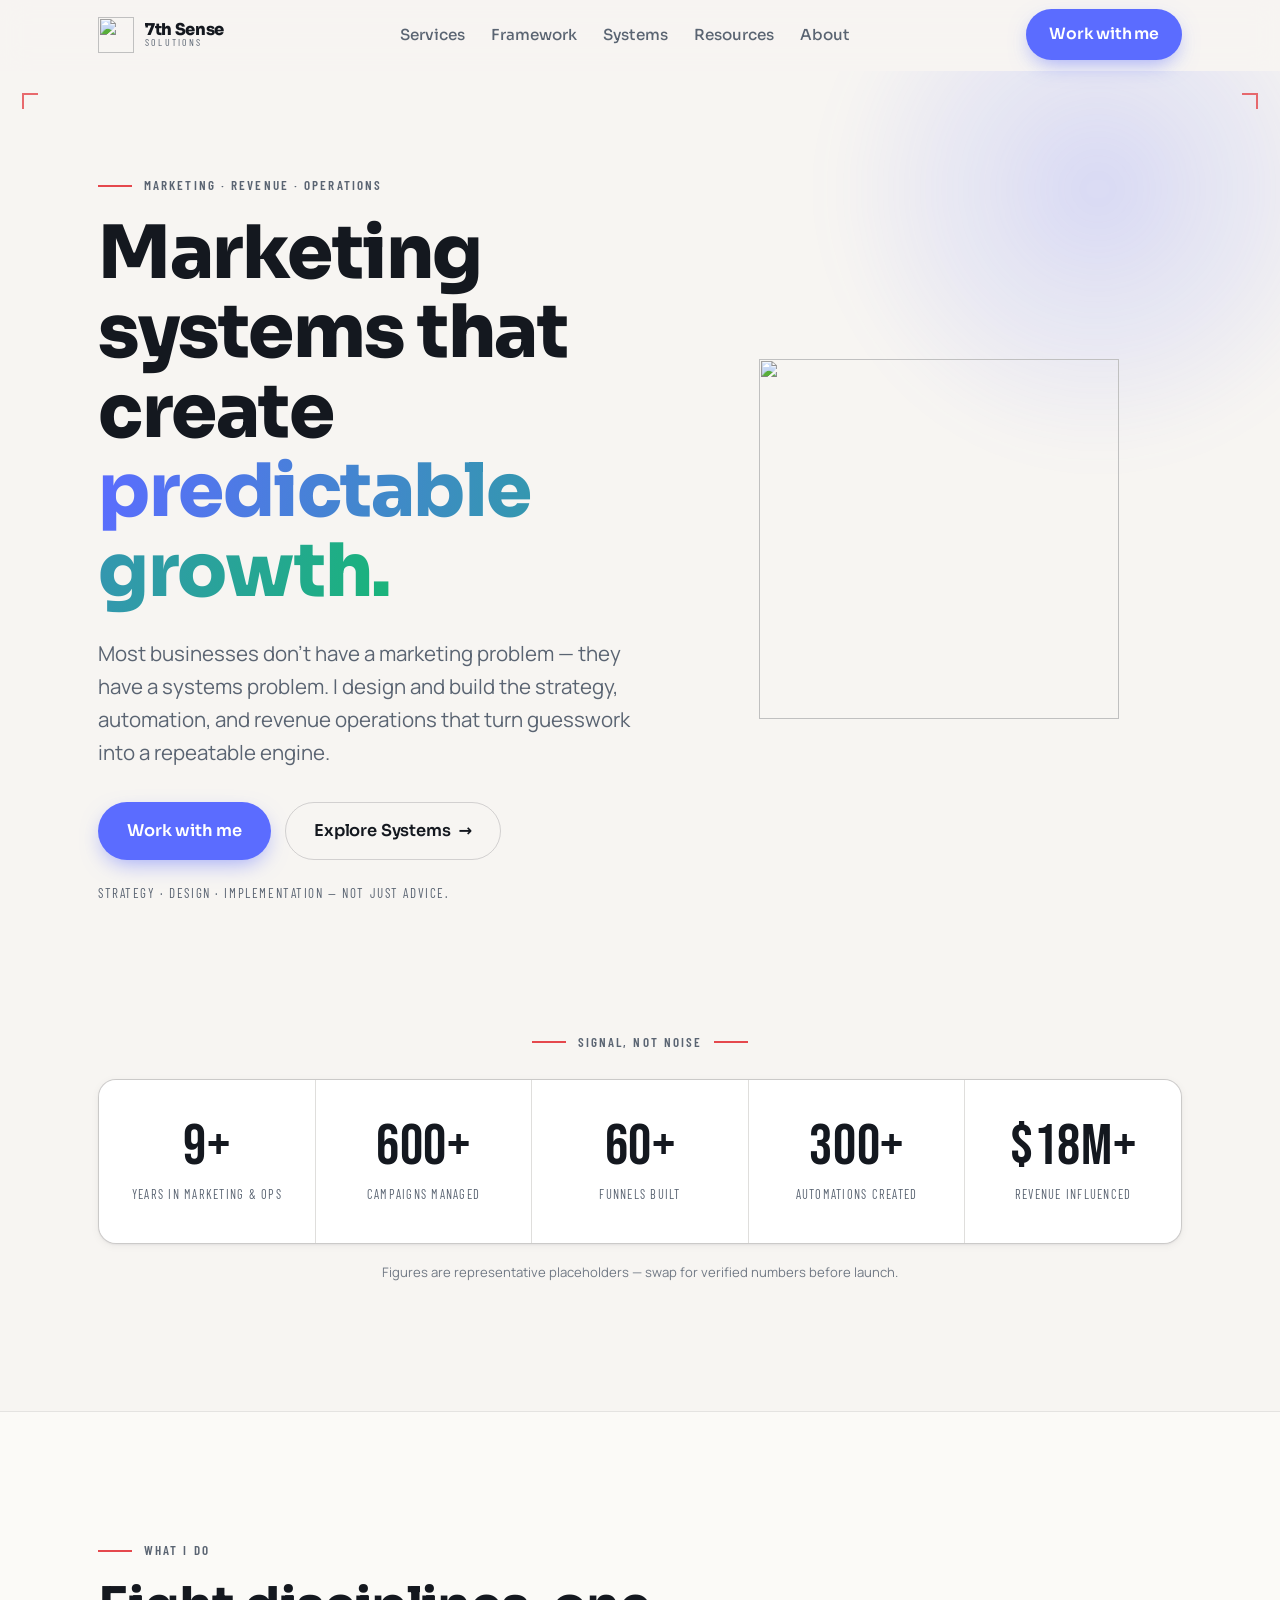
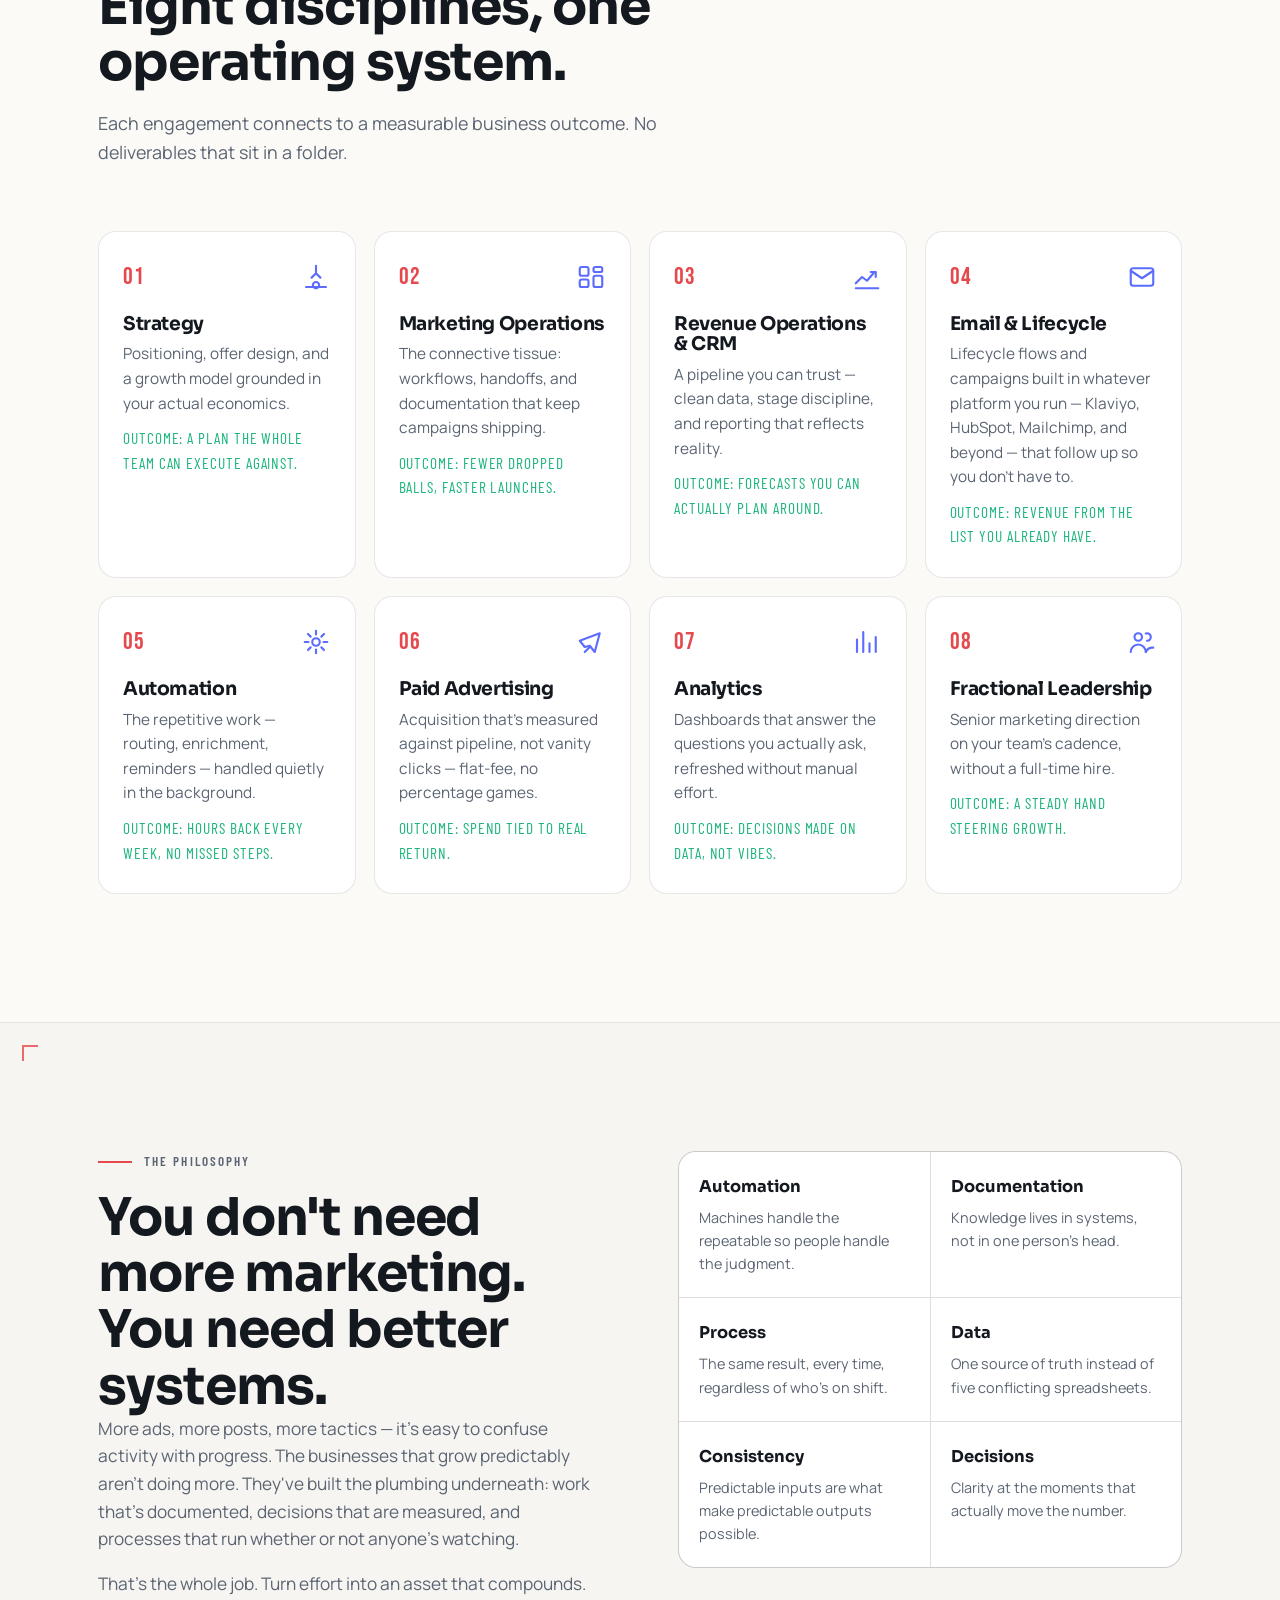
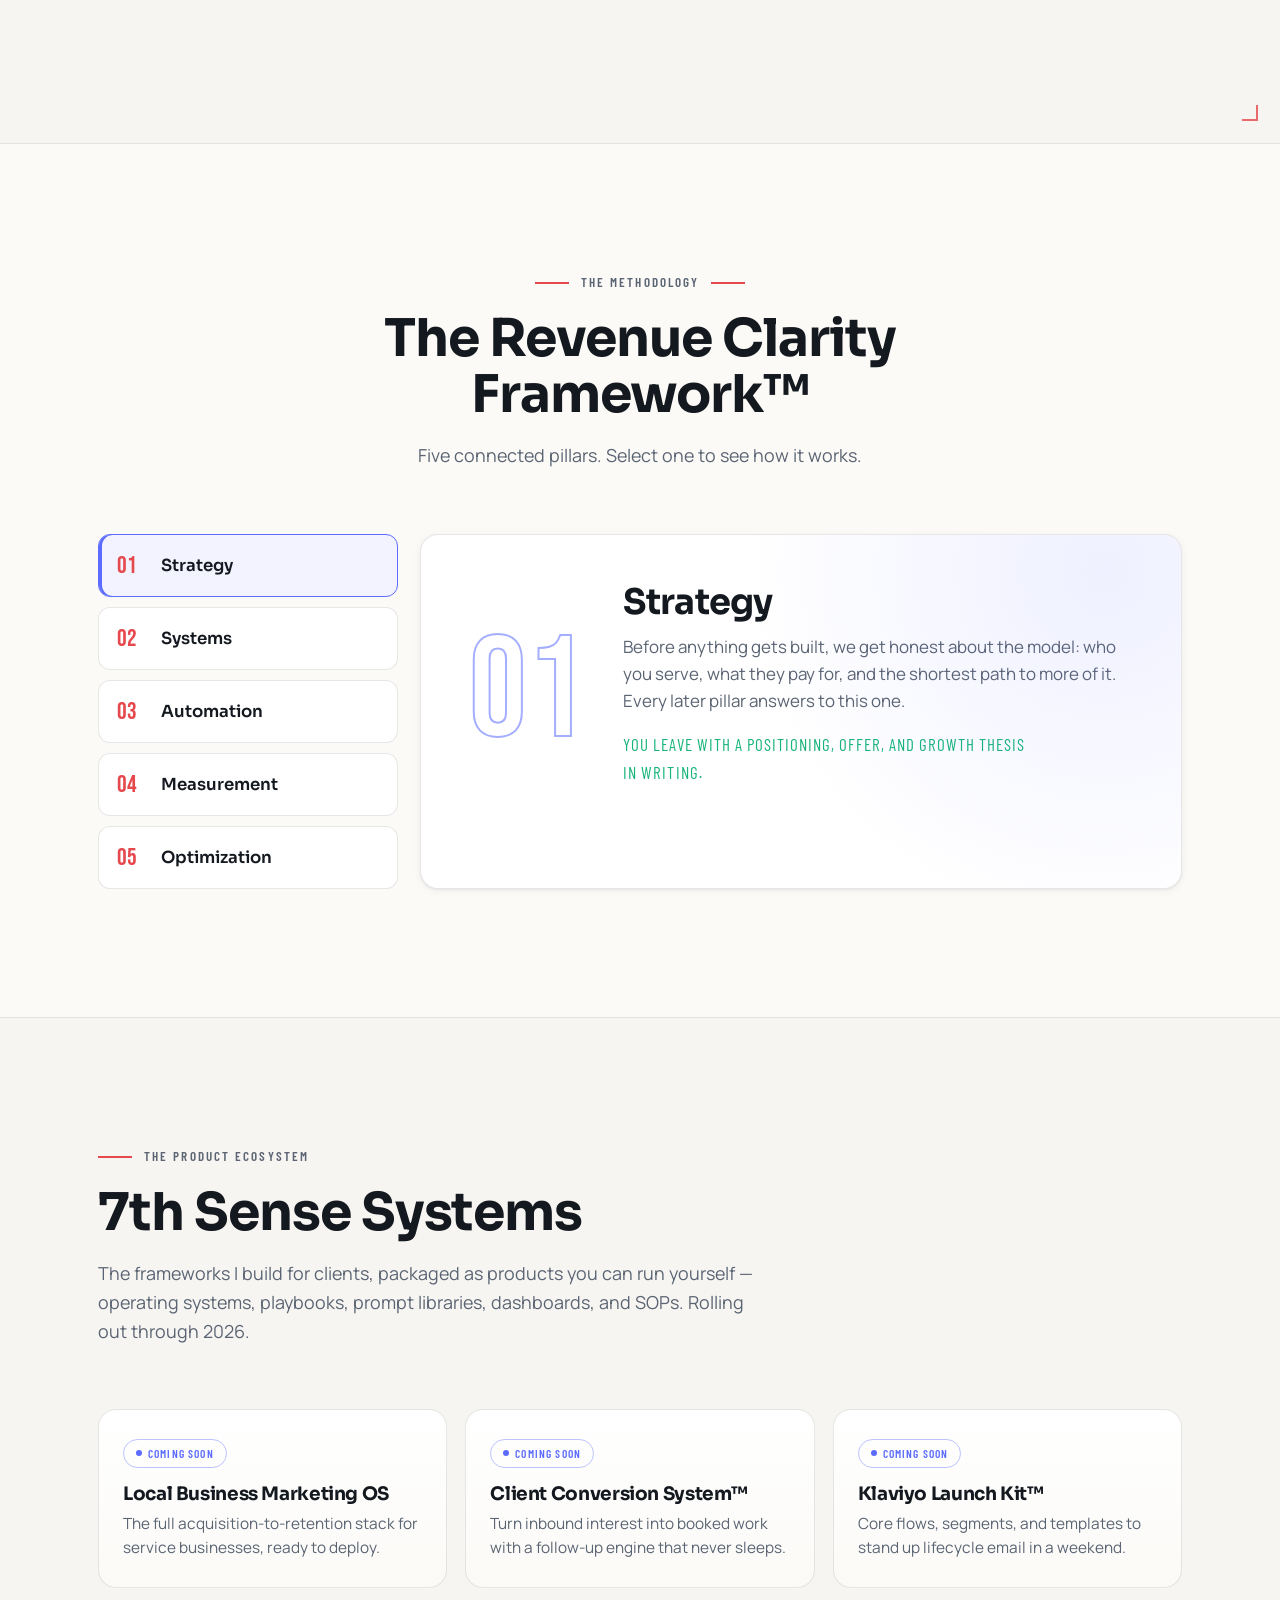
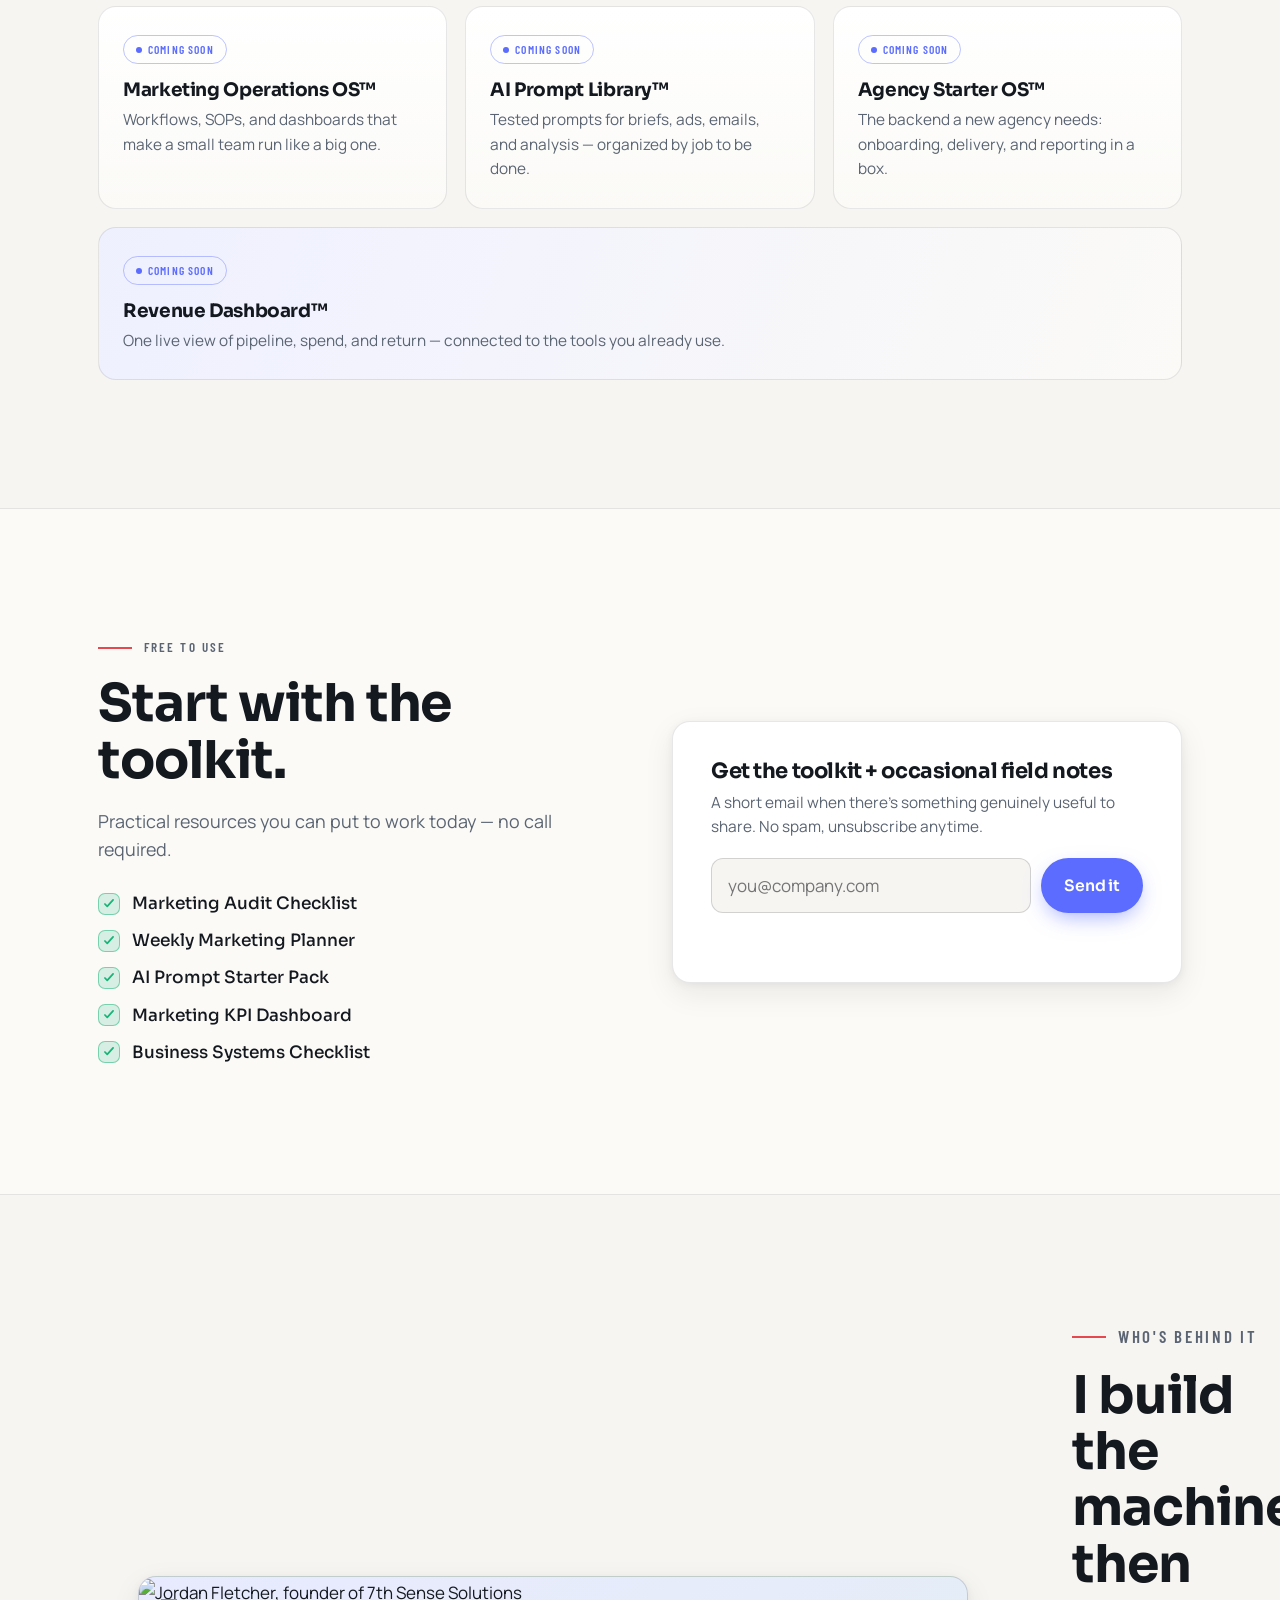
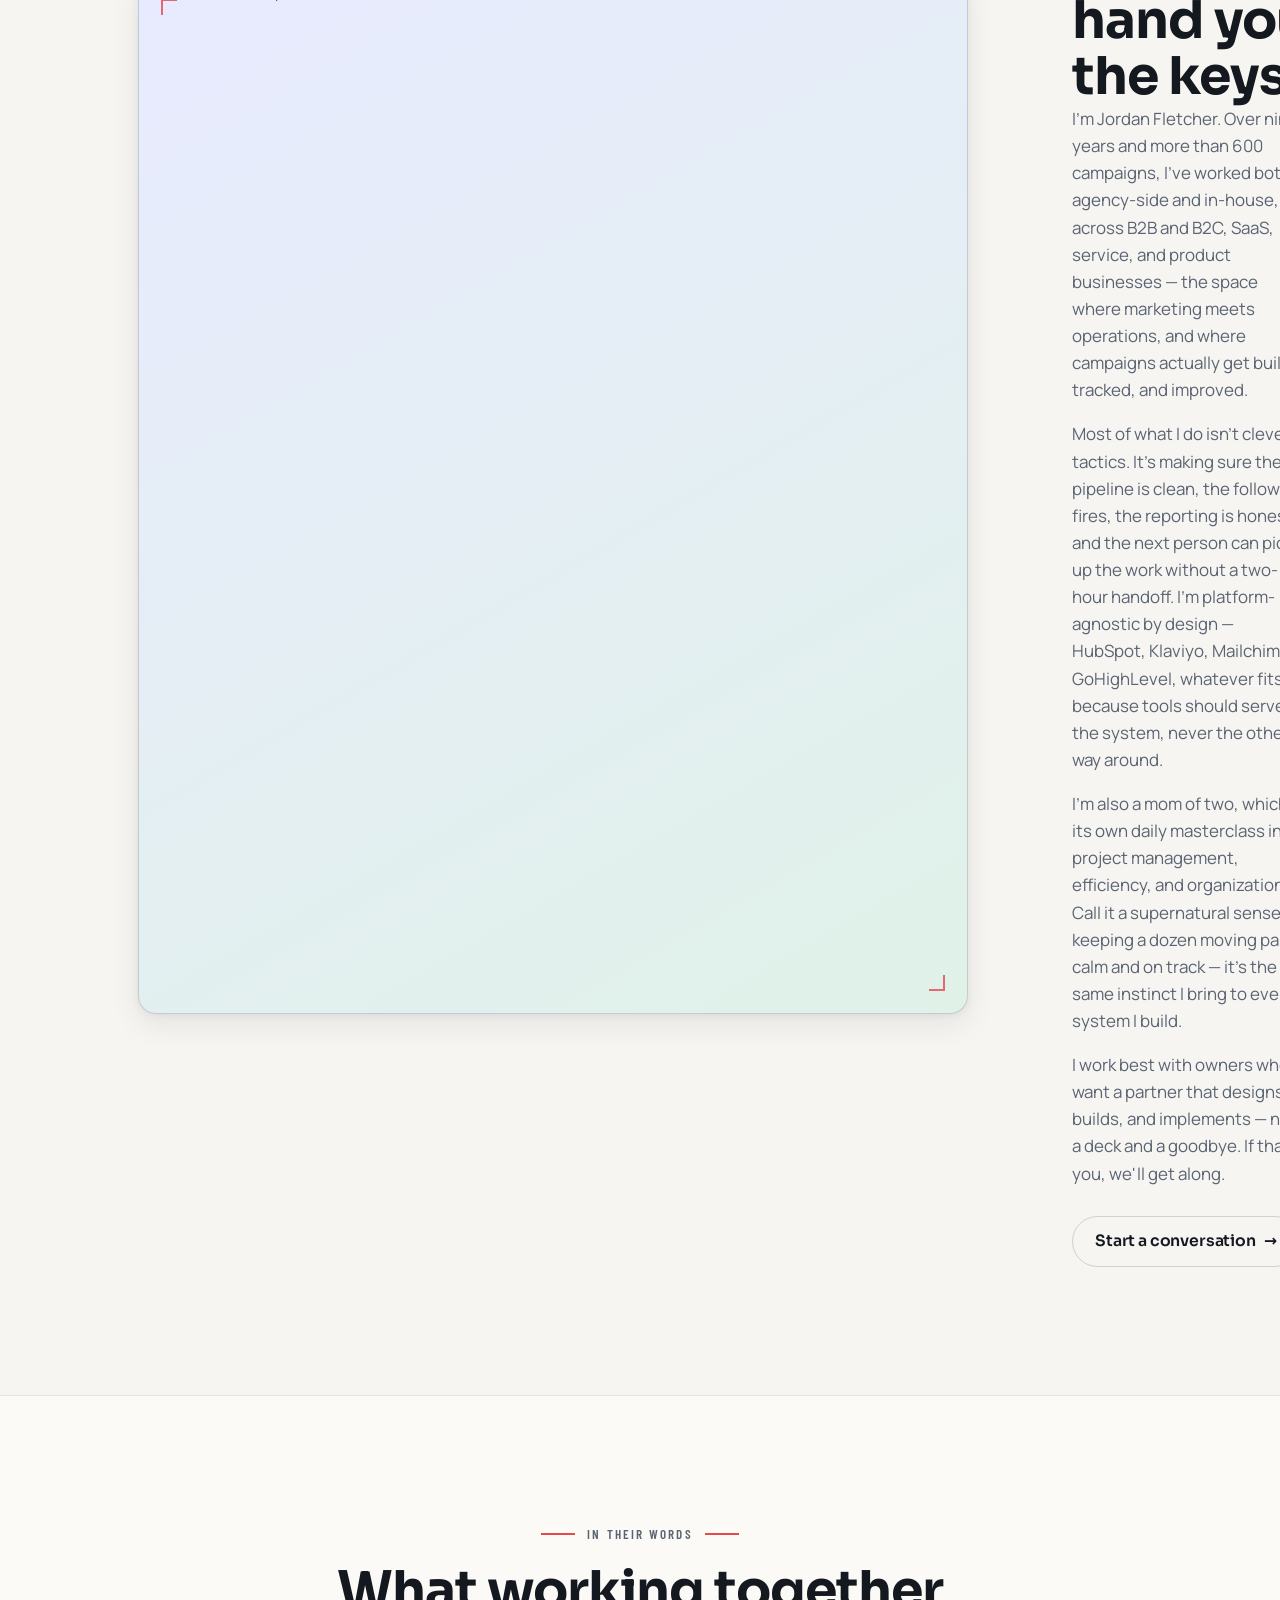
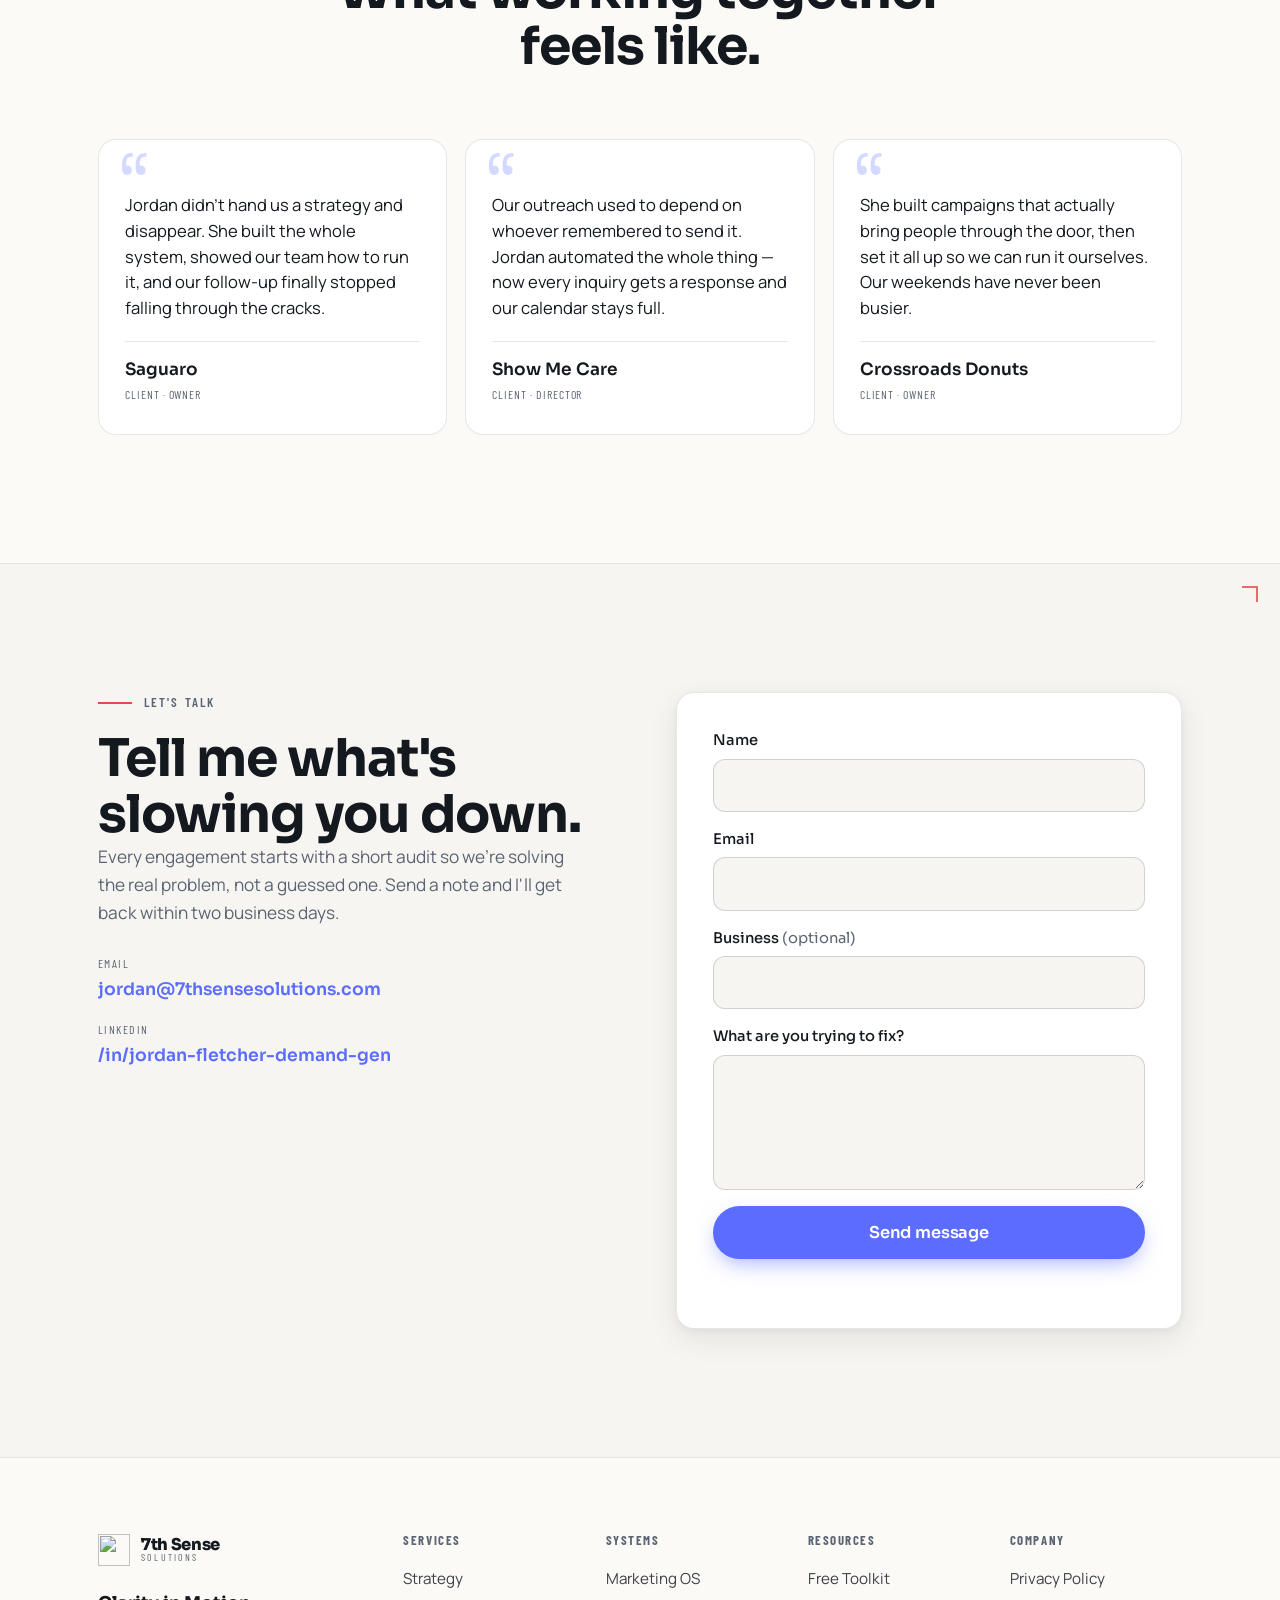
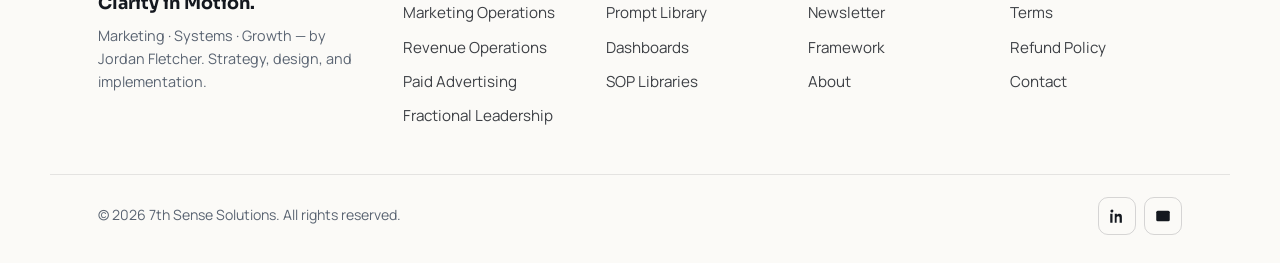
==== commit ea1a7c84: "Add files via upload" ====
--- a/index.html
+++ b/index.html
@@ -17,7 +17,7 @@
   <meta property="og:title" content="7th Sense Solutions — Clarity in Motion" />
   <meta property="og:description" content="We build the marketing, revenue, and operational systems that help businesses scale with clarity." />
   <meta property="og:url" content="https://7thsensesolutions.com/" />
-  <meta property="og:image" content="https://7thsensesolutions.com/og-image.png" />
+  <meta property="og:image" content="https://7thsensesolutions.com/assets/og-image.png" />
   <meta property="og:image:width" content="1200" />
   <meta property="og:image:height" content="630" />
 
@@ -25,11 +25,12 @@
   <meta name="twitter:card" content="summary_large_image" />
   <meta name="twitter:title" content="7th Sense Solutions — Clarity in Motion" />
   <meta name="twitter:description" content="Marketing, revenue, and operational systems that help businesses scale with clarity." />
-  <meta name="twitter:image" content="https://7thsensesolutions.com/og-image.png" />
-
-  <!-- Favicon (SVG placeholder — replace with production asset) -->
-  <link rel="icon" href="favicon.svg" type="image/svg+xml" />
-  <link rel="apple-touch-icon" href="favicon.svg" />
+  <meta name="twitter:image" content="https://7thsensesolutions.com/assets/og-image.png" />
+
+  <!-- Favicon — 7th Sense Solutions brand mark -->
+  <link rel="icon" type="image/png" sizes="256x256" href="assets/7ss-favicon-256.png" />
+  <link rel="icon" type="image/png" sizes="512x512" href="assets/7ss-favicon-512.png" />
+  <link rel="apple-touch-icon" href="assets/7ss-favicon-512.png" />
 
   <!-- Fonts: Sora (display), Manrope (body), Bebas Neue (numerals), Barlow Condensed (labels) -->
   <link rel="preconnect" href="https://fonts.googleapis.com" />
@@ -73,11 +74,7 @@
     <div class="nav__inner container">
       <a class="brand" href="#top" aria-label="7th Sense Solutions home">
         <span class="brand__mark" aria-hidden="true">
-          <svg viewBox="0 0 40 40" width="34" height="34" role="img" aria-hidden="true">
-            <ellipse cx="20" cy="26.5" rx="12.5" ry="4" class="mk-eye" />
-            <path d="M9 11 H31 L19.5 33" class="mk-seven" fill="none" />
-            <circle cx="20" cy="26.5" r="2.3" class="mk-pupil" />
-          </svg>
+          <img src="assets/7ss-favicon-512.png" width="36" height="36" alt="" />
         </span>
         <span class="brand__type">
           <b>7th Sense</b>
@@ -135,47 +132,14 @@
           <p class="hero__note">Strategy &middot; Design &middot; Implementation — not just advice.</p>
         </div>
 
-        <!-- Custom abstract illustration: architectural "7" + lens/ellipse motif -->
+        <!-- Brand icon featured with ambient orbit rings -->
         <div class="hero__art" aria-hidden="true">
-          <svg viewBox="0 0 480 460" class="hero-svg" role="img" aria-label="Abstract system diagram">
-            <defs>
-              <linearGradient id="g-signal" x1="0" y1="0" x2="1" y2="1">
-                <stop offset="0" stop-color="var(--signal)"/>
-                <stop offset="1" stop-color="var(--emerald)"/>
-              </linearGradient>
-              <linearGradient id="g-em" x1="0" y1="0" x2="1" y2="1">
-                <stop offset="0" stop-color="var(--emerald)"/>
-                <stop offset="1" stop-color="var(--signal)"/>
-              </linearGradient>
-            </defs>
-
-            <!-- ambient orbit rings -->
-            <ellipse cx="240" cy="300" rx="205" ry="66" class="art-ring" />
-            <ellipse cx="240" cy="300" rx="150" ry="46" class="art-ring art-ring--2" />
-
-            <!-- connecting lines to nodes -->
-            <g class="art-lines">
-              <line x1="240" y1="230" x2="70"  y2="150" />
-              <line x1="240" y1="230" x2="410" y2="140" />
-              <line x1="240" y1="230" x2="120" y2="360" />
-              <line x1="240" y1="230" x2="380" y2="360" />
-            </g>
-
-            <!-- the architectural 7 -->
-            <path d="M120 96 H360 L228 356" class="art-seven" fill="none" />
-
-            <!-- shallow ellipse "eye/lens" -->
-            <ellipse cx="240" cy="230" rx="86" ry="26" class="art-eye" />
-            <circle cx="240" cy="230" r="12" class="art-pupil" />
-
-            <!-- system nodes -->
-            <g class="art-nodes">
-              <circle cx="70"  cy="150" r="9" />
-              <circle cx="410" cy="140" r="9" />
-              <circle cx="120" cy="360" r="9" />
-              <circle cx="380" cy="360" r="9" />
-            </g>
-          </svg>
+          <div class="hero-badge">
+            <span class="hero-ring"></span>
+            <span class="hero-ring hero-ring--2"></span>
+            <span class="hero-ring hero-ring--3"></span>
+            <img class="hero-icon" src="assets/7ss-favicon-1024.png" width="360" height="360" alt="" />
+          </div>
         </div>
       </div>
     </section>
@@ -190,7 +154,7 @@
             <span class="stat__label">Years in marketing &amp; ops</span>
           </div>
           <div class="stat">
-            <span class="stat__num" data-count="140" data-suffix="+">0</span>
+            <span class="stat__num" data-count="600" data-suffix="+">0</span>
             <span class="stat__label">Campaigns managed</span>
           </div>
           <div class="stat">
@@ -256,7 +220,7 @@
               <svg class="svc-ic" viewBox="0 0 24 24" aria-hidden="true"><rect x="3" y="5" width="18" height="14" rx="2"/><path d="m3 7 9 6 9-6"/></svg>
             </div>
             <h3>Email &amp; Lifecycle</h3>
-            <p>Flows and campaigns in Klaviyo and HubSpot that follow up so you don't have to.</p>
+            <p>Lifecycle flows and campaigns built in whatever platform you run — Klaviyo, HubSpot, Mailchimp, and beyond — that follow up so you don't have to.</p>
             <p class="svc-out">Outcome: revenue from the list you already have.</p>
           </article>
 
@@ -427,18 +391,18 @@
     <section class="about" id="about" aria-labelledby="about-title">
       <div class="container about__grid">
         <div class="about__portrait">
-          <div class="portrait" role="img" aria-label="Portrait of Jordan Fletcher — placeholder">
+          <figure class="portrait">
             <span class="reg reg--tl" aria-hidden="true"></span>
             <span class="reg reg--br" aria-hidden="true"></span>
-            <span class="portrait__mono">JF</span>
-            <span class="portrait__cap">Portrait placeholder</span>
-          </div>
+            <img src="assets/jordan-fletcher.jpg" alt="Jordan Fletcher, founder of 7th Sense Solutions" width="828" height="1031" loading="lazy" />
+          </figure>
         </div>
         <div class="about__copy">
           <p class="eyebrow"><span class="eyebrow__rule"></span>Who's behind it</p>
           <h2 id="about-title" class="sec-title">I build the machine, then hand you the keys.</h2>
-          <p>I'm Jordan Fletcher. I've spent close to a decade in the space where marketing meets operations — the unglamorous middle where campaigns actually get built, tracked, and improved.</p>
-          <p>Most of what I do isn't clever tactics. It's making sure the pipeline is clean, the follow-up fires, the reporting is honest, and the next person can pick up the work without a two-hour handoff. CRM and automation, HubSpot and Klaviyo, paid media and analytics — tools in service of a system, never the other way around.</p>
+          <p>I'm Jordan Fletcher. Over nine years and more than 600 campaigns, I've worked both agency-side and in-house, across B2B and B2C, SaaS, service, and product businesses — the space where marketing meets operations, and where campaigns actually get built, tracked, and improved.</p>
+          <p>Most of what I do isn't clever tactics. It's making sure the pipeline is clean, the follow-up fires, the reporting is honest, and the next person can pick up the work without a two-hour handoff. I'm platform-agnostic by design — HubSpot, Klaviyo, Mailchimp, GoHighLevel, whatever fits — because tools should serve the system, never the other way around.</p>
+          <p>I'm also a mom of two, which is its own daily masterclass in project management, efficiency, and organization. Call it a supernatural sense for keeping a dozen moving parts calm and on track — it's the same instinct I bring to every system I build.</p>
           <p>I work best with owners who want a partner that designs, builds, and implements — not a deck and a goodbye. If that's you, we'll get along.</p>
           <a class="btn btn--ghost" href="#contact">Start a conversation <span aria-hidden="true">&rarr;</span></a>
         </div>
@@ -454,19 +418,18 @@
         </header>
         <div class="quote-grid">
           <figure class="quote">
-            <blockquote>Jordan didn't hand us a strategy and leave. He built the whole thing, showed the team how it ran, and our follow-up finally stopped falling through the cracks.</blockquote>
-            <figcaption><span class="quote__who">Founder</span><span class="quote__meta">Home services · placeholder</span></figcaption>
+            <blockquote>Jordan didn't hand us a strategy and disappear. She built the whole system, showed our team how to run it, and our follow-up finally stopped falling through the cracks.</blockquote>
+            <figcaption><span class="quote__who">Saguaro</span><span class="quote__meta">Client &middot; Owner</span></figcaption>
           </figure>
           <figure class="quote">
-            <blockquote>We stopped guessing. For the first time our pipeline numbers match what's actually happening, and I can plan a quarter without crossing my fingers.</blockquote>
-            <figcaption><span class="quote__who">Operations Lead</span><span class="quote__meta">B2B services · placeholder</span></figcaption>
+            <blockquote>Our outreach used to depend on whoever remembered to send it. Jordan automated the whole thing — now every inquiry gets a response and our calendar stays full.</blockquote>
+            <figcaption><span class="quote__who">Show Me Care</span><span class="quote__meta">Client &middot; Director</span></figcaption>
           </figure>
           <figure class="quote">
-            <blockquote>The automations quietly gave us back a full day a week. It's the least flashy and most valuable thing we've done all year.</blockquote>
-            <figcaption><span class="quote__who">Owner</span><span class="quote__meta">E-commerce · placeholder</span></figcaption>
+            <blockquote>She built campaigns that actually bring people through the door, then set it all up so we can run it ourselves. Our weekends have never been busier.</blockquote>
+            <figcaption><span class="quote__who">Crossroads Donuts</span><span class="quote__meta">Client &middot; Owner</span></figcaption>
           </figure>
         </div>
-        <p class="stats__foot">Testimonials shown are placeholders — replace with attributed client quotes.</p>
       </div>
     </section>
 
@@ -479,8 +442,8 @@
           <h2 id="contact-title" class="sec-title">Tell me what's slowing you down.</h2>
           <p class="contact__sub">Every engagement starts with a short audit so we're solving the real problem, not a guessed one. Send a note and I'll get back within two business days.</p>
           <ul class="contact__links">
-            <li><span class="contact__k">Email</span><a href="mailto:hello@7thsensesolutions.com">hello@7thsensesolutions.com</a></li>
-            <li><span class="contact__k">LinkedIn</span><a href="#" rel="noopener">/in/jordanfletcher</a></li>
+            <li><span class="contact__k">Email</span><a href="mailto:jordan@7thsensesolutions.com">jordan@7thsensesolutions.com</a></li>
+            <li><span class="contact__k">LinkedIn</span><a href="https://www.linkedin.com/in/jordan-fletcher-demand-gen/" target="_blank" rel="noopener">/in/jordan-fletcher-demand-gen</a></li>
           </ul>
         </div>
 
@@ -518,16 +481,12 @@
       <div class="footer__brand">
         <a class="brand" href="#top" aria-label="7th Sense Solutions home">
           <span class="brand__mark" aria-hidden="true">
-            <svg viewBox="0 0 40 40" width="30" height="30" aria-hidden="true">
-              <ellipse cx="20" cy="26.5" rx="12.5" ry="4" class="mk-eye" />
-              <path d="M9 11 H31 L19.5 33" class="mk-seven" fill="none" />
-              <circle cx="20" cy="26.5" r="2.3" class="mk-pupil" />
-            </svg>
+            <img src="assets/7ss-favicon-512.png" width="32" height="32" alt="" />
           </span>
           <span class="brand__type"><b>7th Sense</b><em>Solutions</em></span>
         </a>
         <p class="footer__tag">Clarity in Motion.</p>
-        <p class="footer__desc">Marketing &amp; operations agency — Jordan Fletcher. Strategy · Design · Implementation.</p>
+        <p class="footer__desc">Marketing &middot; Systems &middot; Growth — by Jordan Fletcher. Strategy, design, and implementation.</p>
       </div>
 
       <nav class="footer__col" aria-label="Services">
@@ -567,9 +526,8 @@
     <div class="container footer__bar">
       <p>&copy; <span id="year">2026</span> 7th Sense Solutions. All rights reserved.</p>
       <div class="footer__social">
-        <a href="#" aria-label="LinkedIn" rel="noopener"><svg viewBox="0 0 24 24" width="18" height="18" aria-hidden="true"><path d="M4.5 3.5A2 2 0 1 1 4 7a2 2 0 0 1 .5-3.5ZM3 9h3v12H3zM9 9h2.9v1.7h.05A3.2 3.2 0 0 1 15 9c3 0 3.5 2 3.5 4.5V21h-3v-5.6c0-1.3 0-3-1.9-3s-2.1 1.4-2.1 2.9V21H9z"/></svg></a>
-        <a href="#" aria-label="X" rel="noopener"><svg viewBox="0 0 24 24" width="18" height="18" aria-hidden="true"><path d="M3 3h4.7l4 5.6L16.5 3H21l-6.6 8L21 21h-4.7l-4.3-6L6.5 21H3l7-8.4z"/></svg></a>
-        <a href="mailto:hello@7thsensesolutions.com" aria-label="Email"><svg viewBox="0 0 24 24" width="18" height="18" aria-hidden="true"><rect x="3" y="5" width="18" height="14" rx="2"/><path d="m3 7 9 6 9-6"/></svg></a>
+        <a href="https://www.linkedin.com/in/jordan-fletcher-demand-gen/" target="_blank" aria-label="LinkedIn" rel="noopener"><svg viewBox="0 0 24 24" width="18" height="18" aria-hidden="true"><path d="M4.5 3.5A2 2 0 1 1 4 7a2 2 0 0 1 .5-3.5ZM3 9h3v12H3zM9 9h2.9v1.7h.05A3.2 3.2 0 0 1 15 9c3 0 3.5 2 3.5 4.5V21h-3v-5.6c0-1.3 0-3-1.9-3s-2.1 1.4-2.1 2.9V21H9z"/></svg></a>
+        <a href="mailto:jordan@7thsensesolutions.com" aria-label="Email"><svg viewBox="0 0 24 24" width="18" height="18" aria-hidden="true"><rect x="3" y="5" width="18" height="14" rx="2"/><path d="m3 7 9 6 9-6"/></svg></a>
       </div>
     </div>
   </footer>
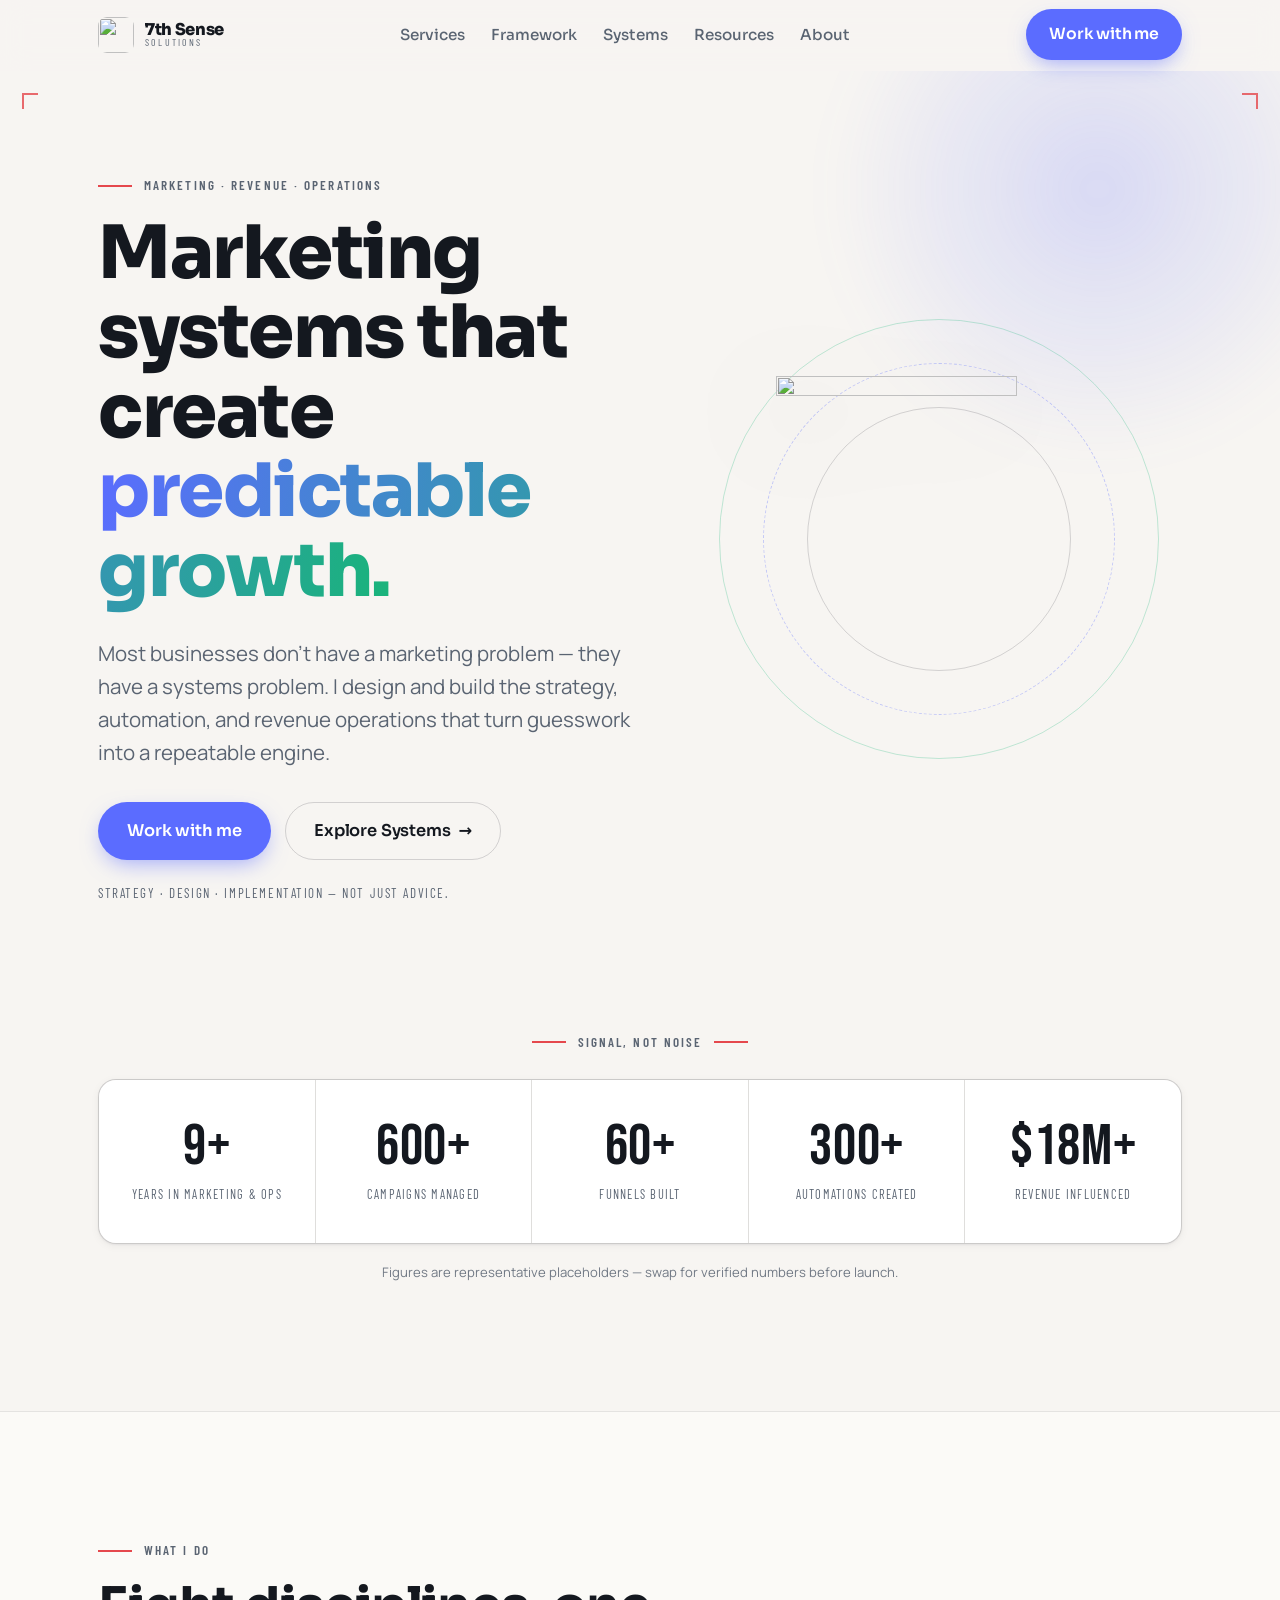
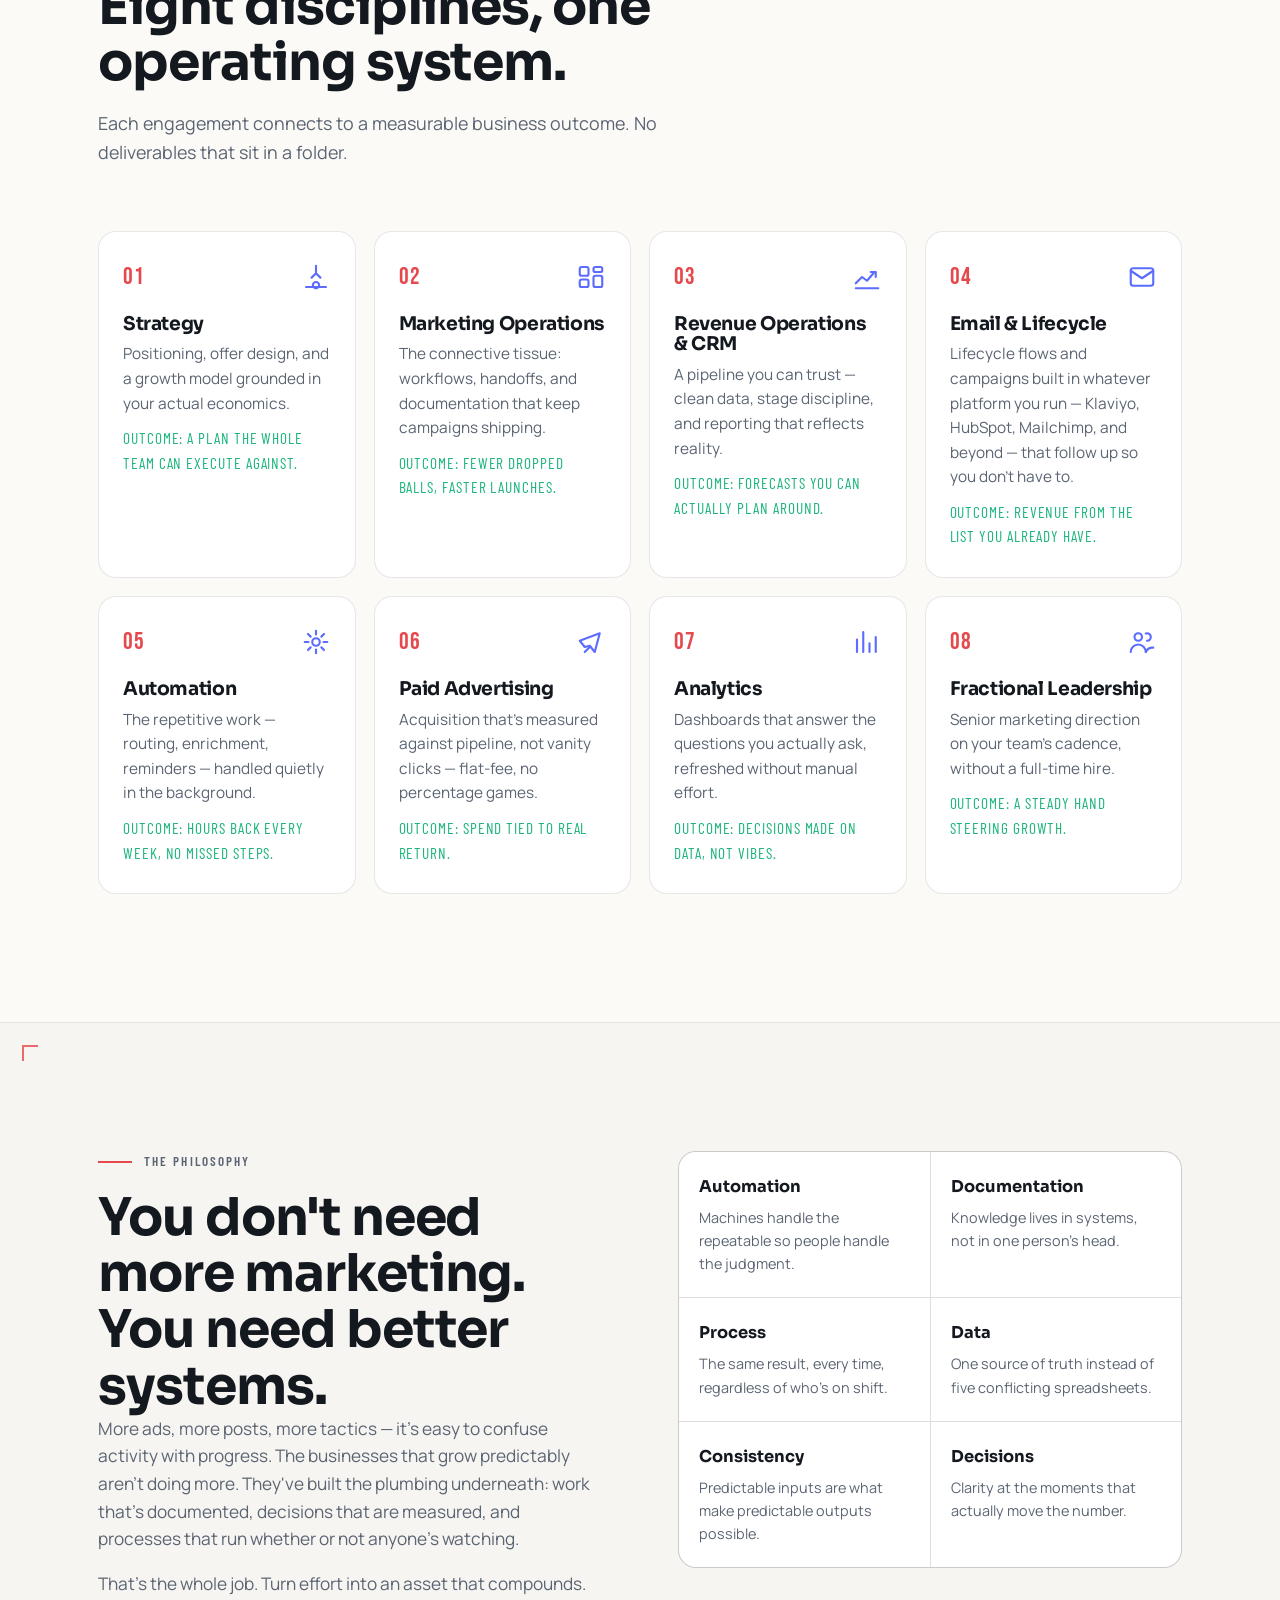
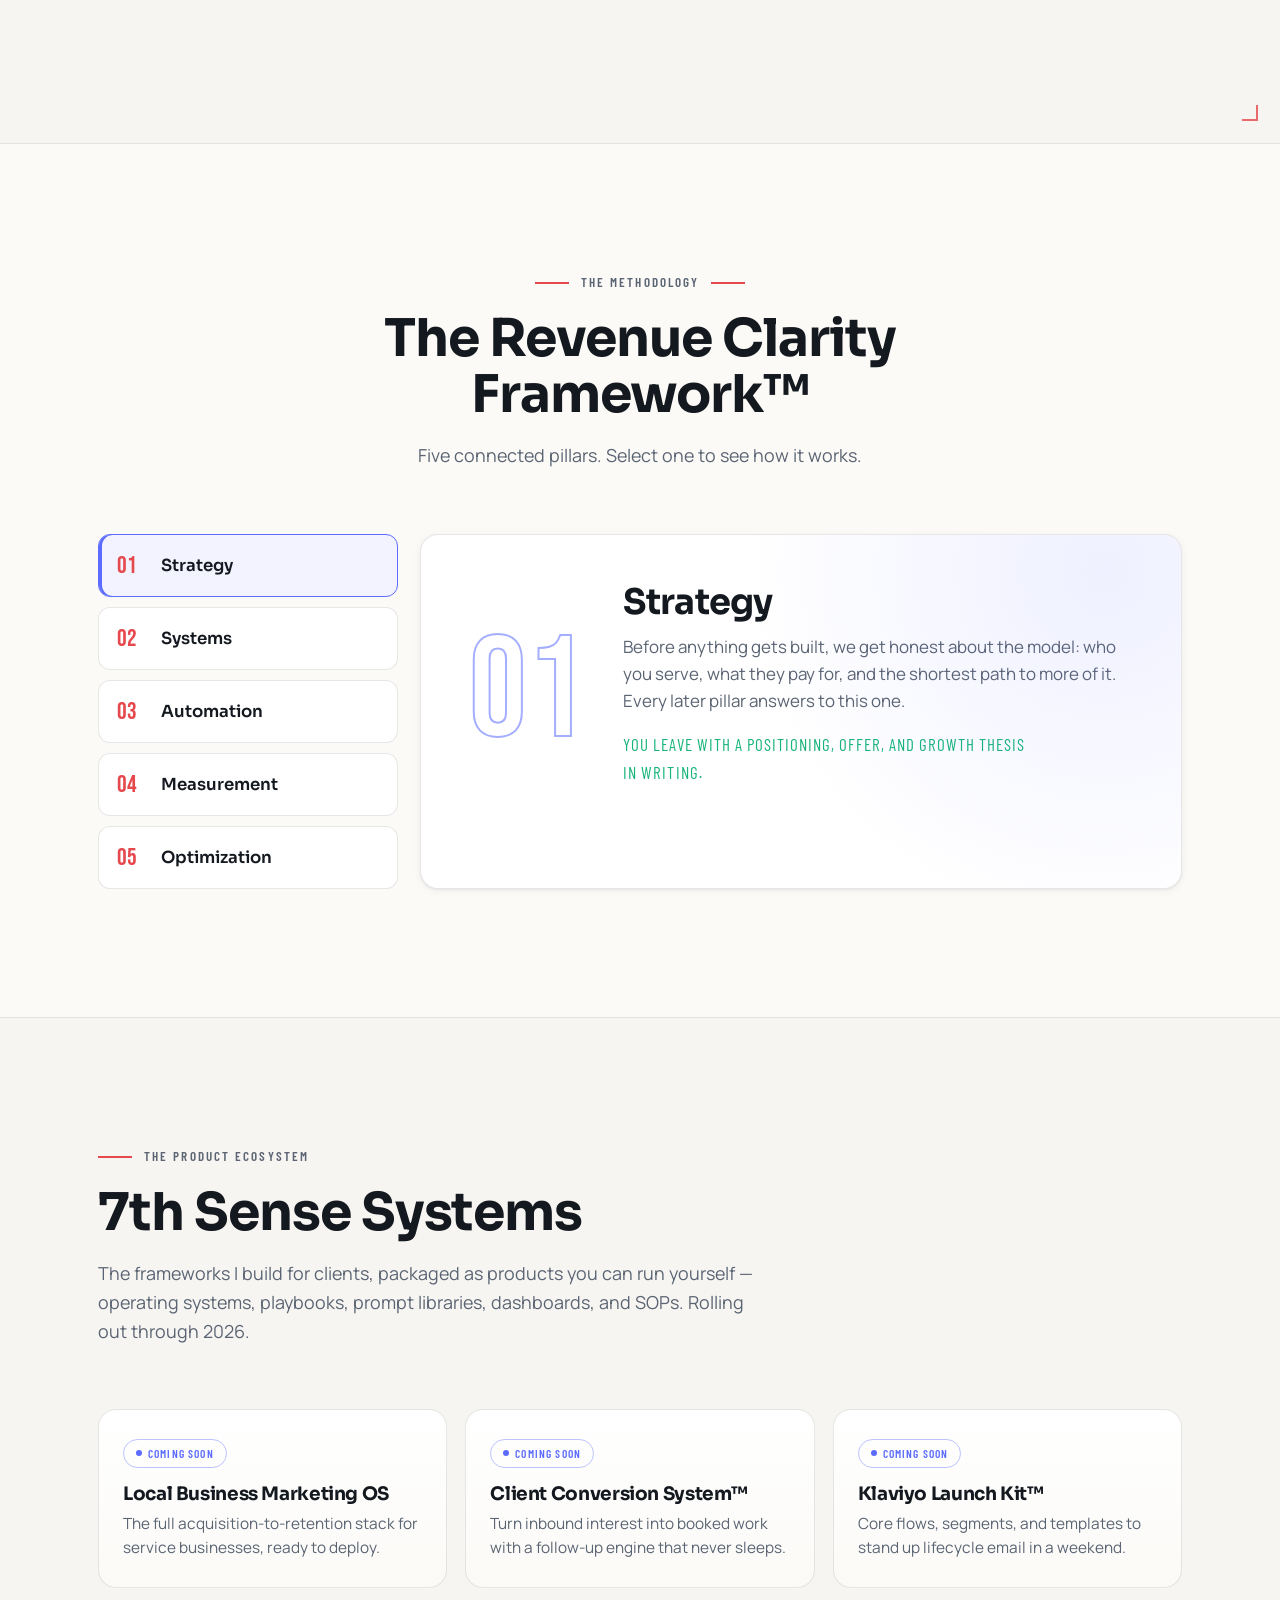
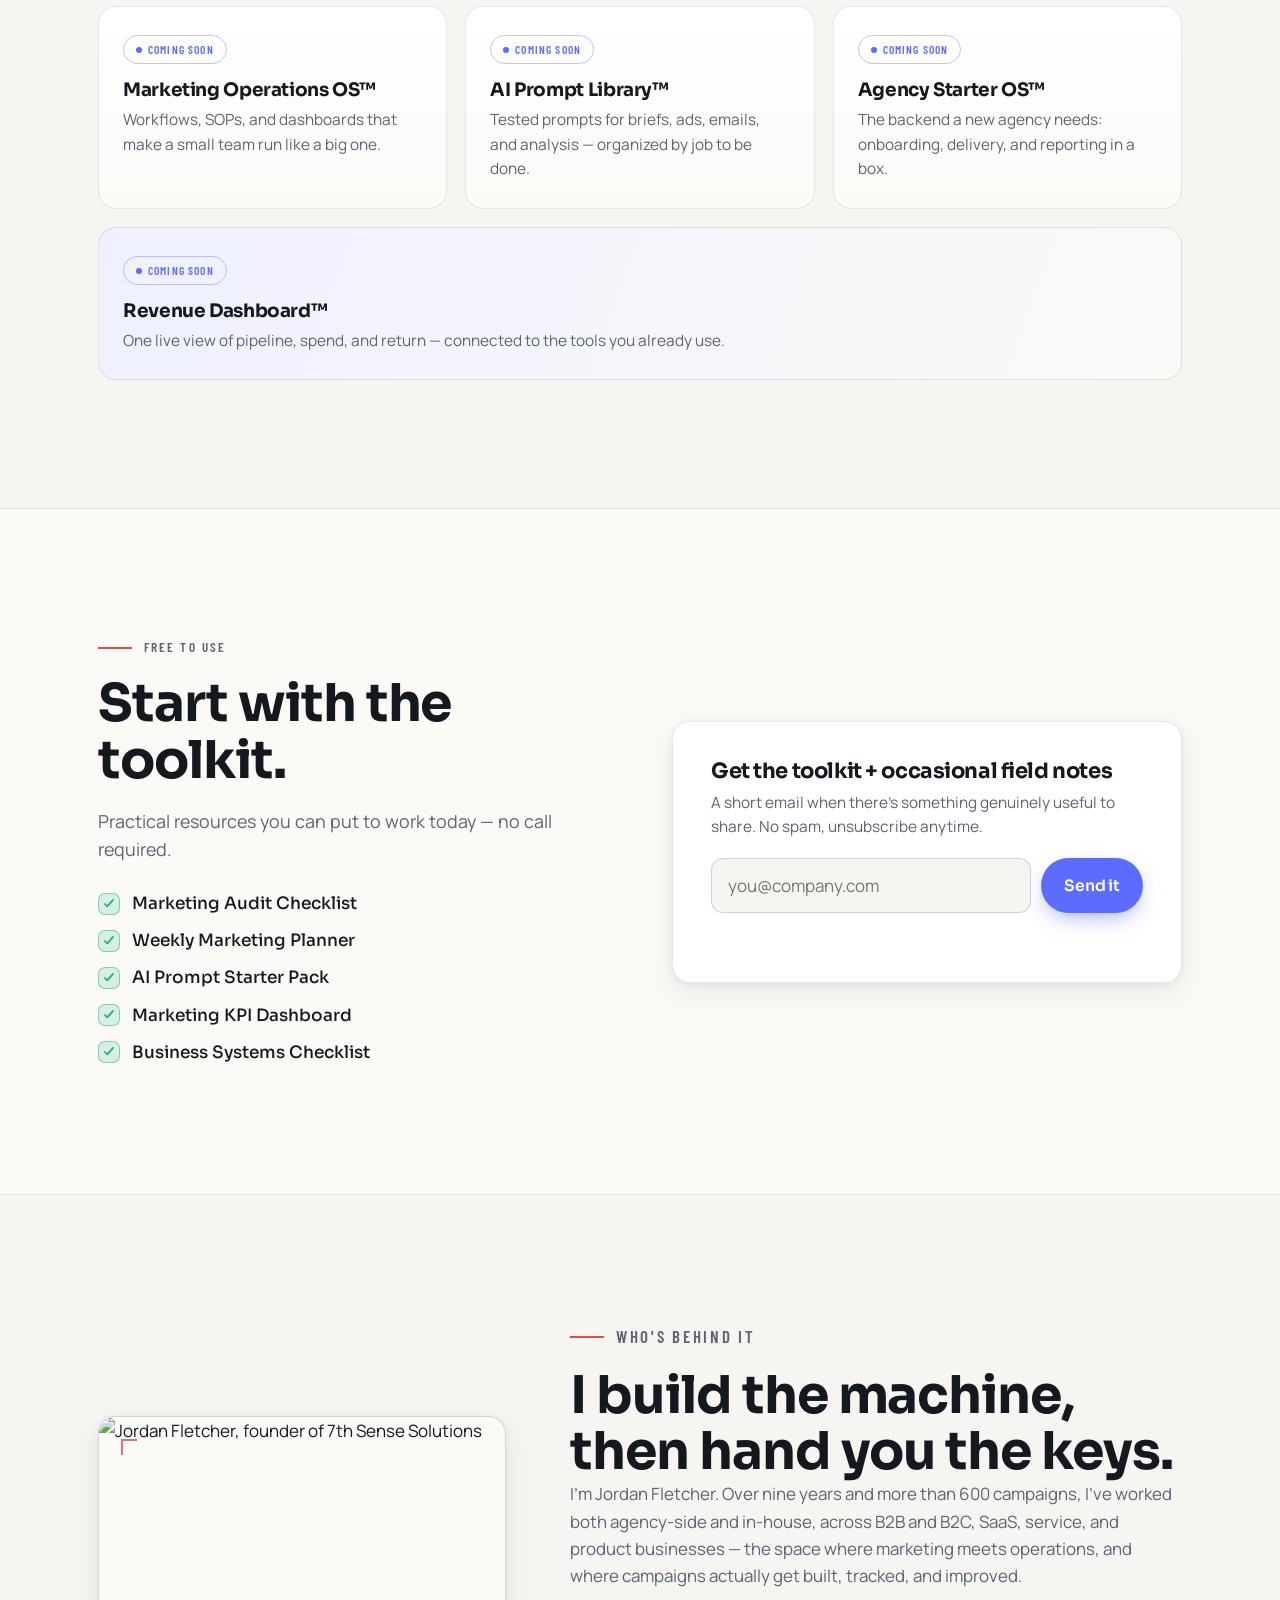
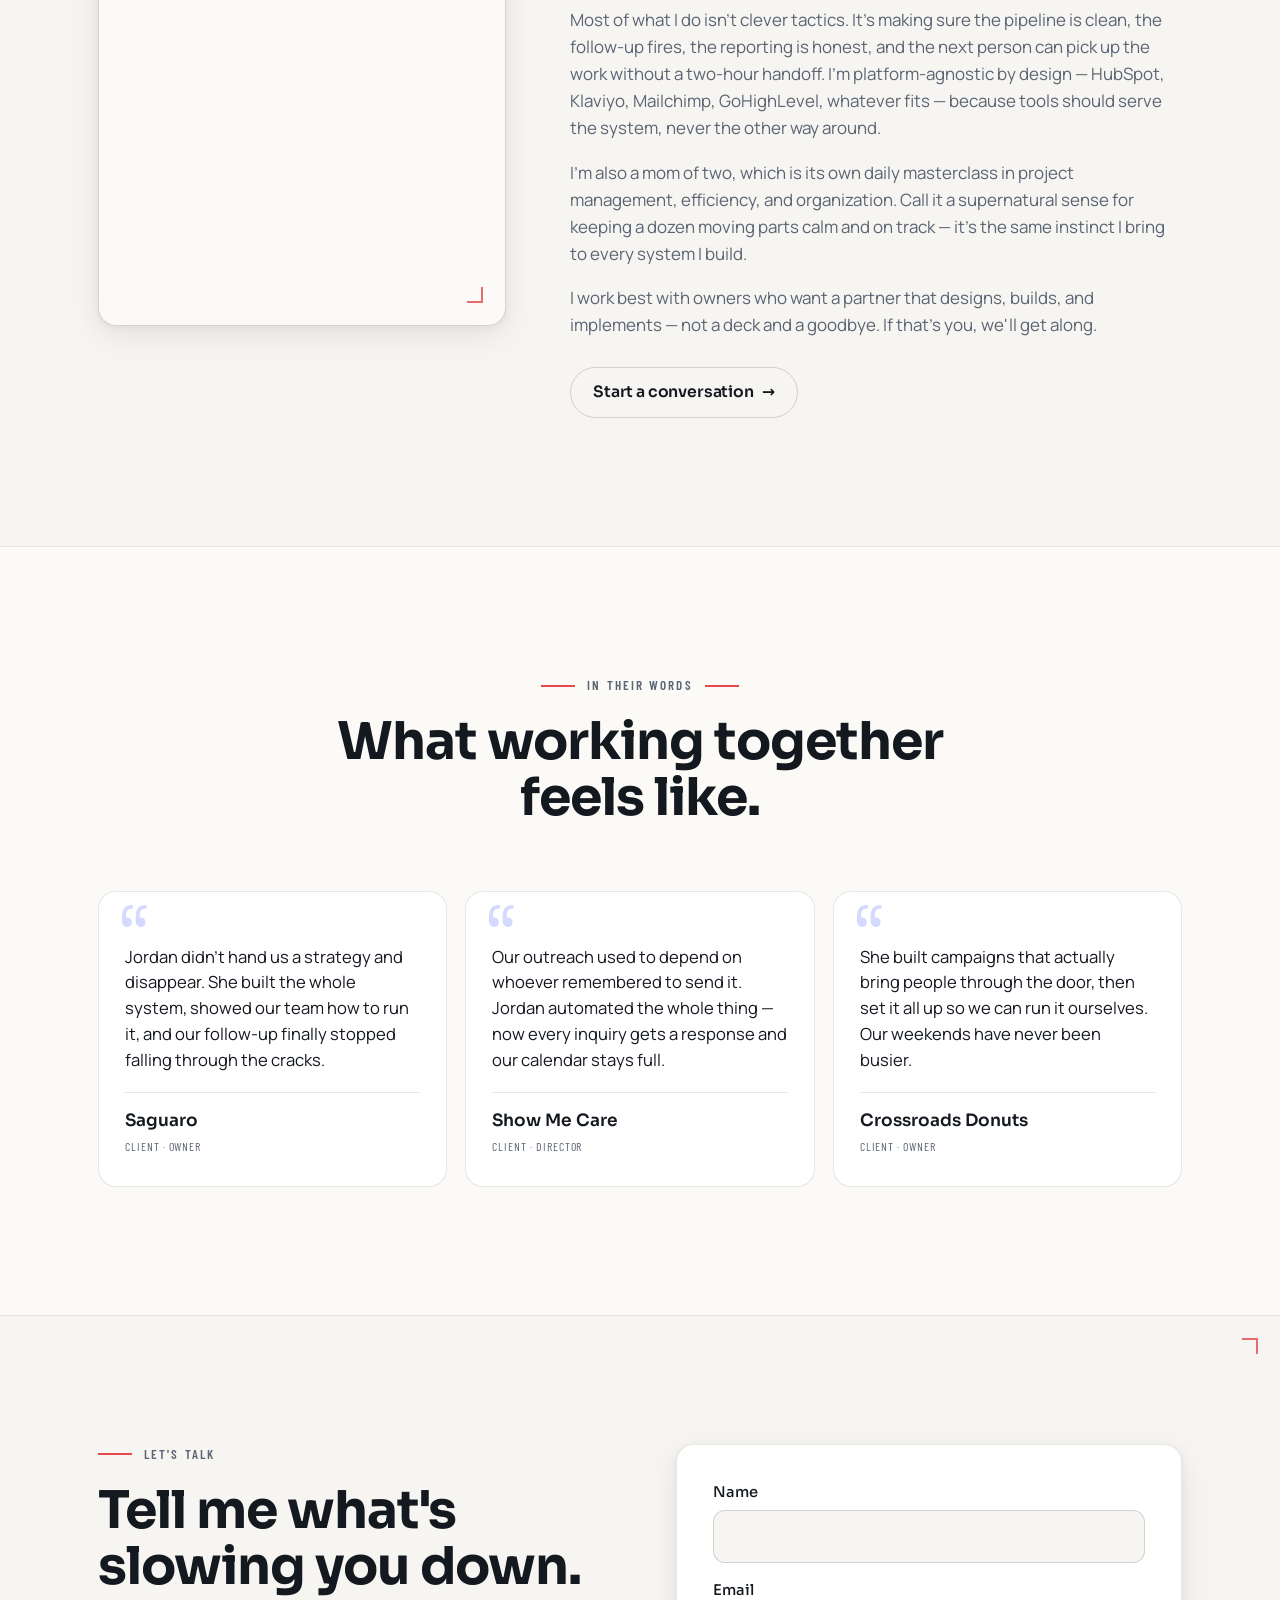
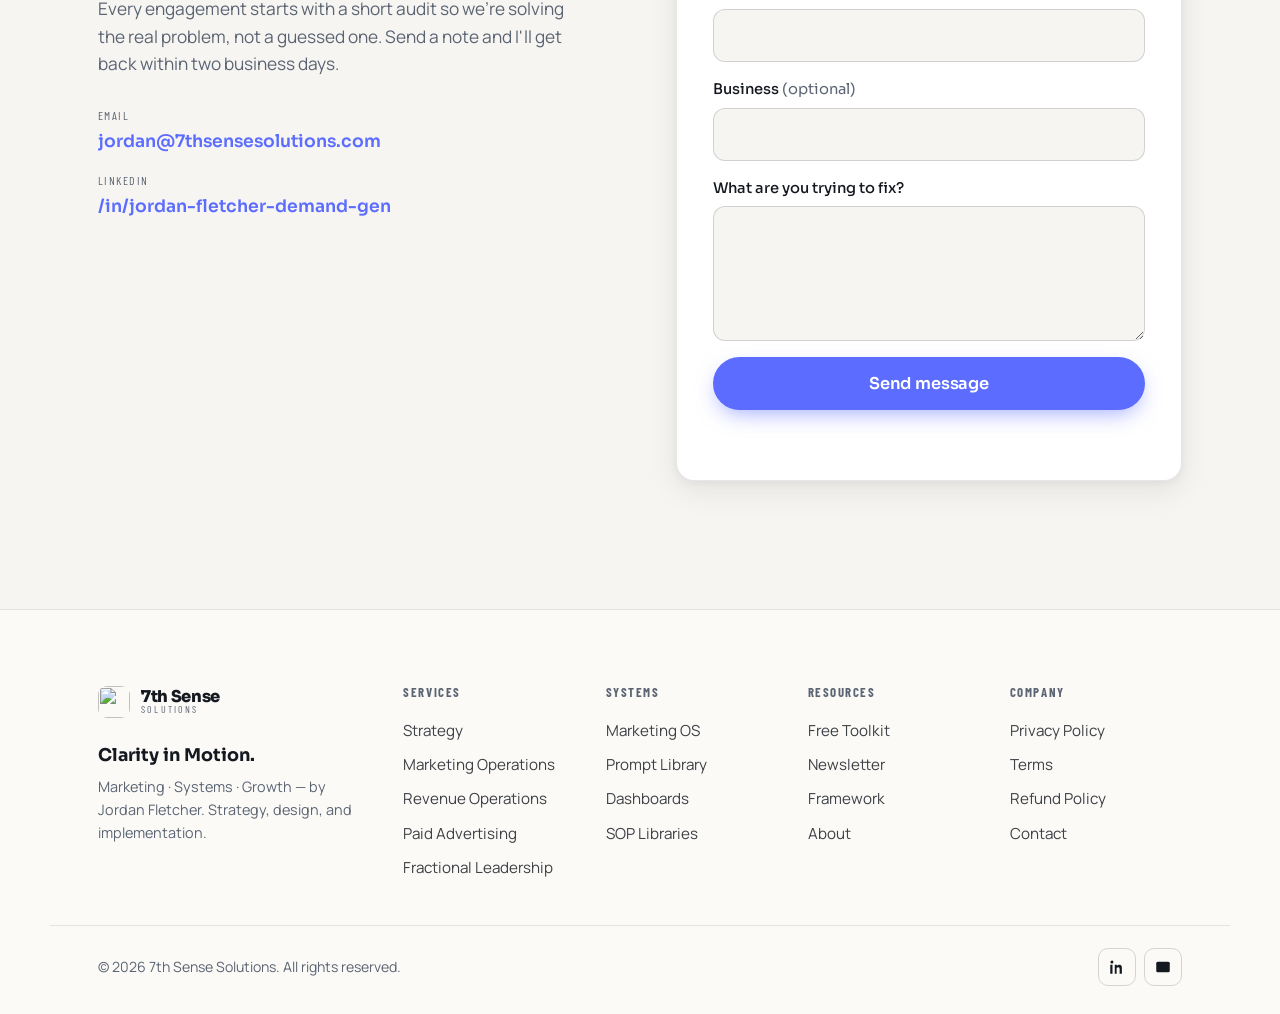
==== commit 91caf227: "Add files via upload" ====
--- a/styles.css
+++ b/styles.css
@@ -145,6 +145,7 @@
 
 .brand { display: inline-flex; align-items: center; gap: 11px; }
 .brand__mark { display: grid; place-items: center; }
+.brand__mark img { display: block; border-radius: 9px; }
 .mk-eye { fill: none; stroke: var(--emerald); stroke-width: 2.2; }
 .mk-seven { stroke: var(--signal); stroke-width: 3; stroke-linecap: round; stroke-linejoin: round; }
 .mk-pupil { fill: var(--registration); }
@@ -178,23 +179,15 @@
 .hero__note { font-family: var(--f-label); text-transform: uppercase; letter-spacing: .12em; font-size: .82rem; color: var(--ink-soft); margin: 22px 0 0; }
 
 .hero__art { position: relative; display: grid; place-items: center; }
-.hero-svg { width: min(100%, 480px); overflow: visible; }
-.art-ring { fill: none; stroke: var(--line-strong); stroke-width: 1.4; }
-.art-ring--2 { stroke: color-mix(in srgb, var(--signal) 40%, transparent); }
-.art-lines line { stroke: var(--line-strong); stroke-width: 1.4; stroke-dasharray: 4 5; }
-.art-seven { stroke: url(#g-signal); stroke-width: 12; stroke-linecap: round; stroke-linejoin: round; }
-.art-eye { fill: none; stroke: var(--emerald); stroke-width: 3.4; }
-.art-pupil { fill: var(--signal); }
-.art-nodes circle { fill: var(--surface); stroke: var(--signal); stroke-width: 2.4; }
-/* gentle float + node pulse */
-.hero-svg { animation: float 7s ease-in-out infinite; }
-.art-nodes circle { animation: pulse 3.2s ease-in-out infinite; }
-.art-nodes circle:nth-child(2) { animation-delay: .5s; }
-.art-nodes circle:nth-child(3) { animation-delay: 1s; }
-.art-nodes circle:nth-child(4) { animation-delay: 1.5s; }
+.hero-badge { position: relative; display: grid; place-items: center; width: min(100%, 440px); aspect-ratio: 1; }
+.hero-icon { position: relative; z-index: 2; width: min(74%, 344px); height: auto; filter: drop-shadow(0 26px 50px rgba(20,24,31,.26)); animation: float 7s ease-in-out infinite; }
+.hero-ring { position: absolute; z-index: 1; border-radius: 50%; border: 1.5px solid var(--line-strong); }
+.hero-ring        { width: 60%;  height: 60%; }
+.hero-ring--2 { width: 80%;  height: 80%; border-style: dashed; border-color: color-mix(in srgb, var(--signal) 34%, transparent); animation: spin 34s linear infinite; }
+.hero-ring--3 { width: 100%; height: 100%; border-color: color-mix(in srgb, var(--emerald) 26%, transparent); }
 @keyframes float { 0%,100% { transform: translateY(0); } 50% { transform: translateY(-12px); } }
-@keyframes pulse { 0%,100% { r: 9; opacity: 1; } 50% { r: 11; opacity: .75; } }
-@media (prefers-reduced-motion: reduce) { .hero-svg, .art-nodes circle { animation: none; } }
+@keyframes spin  { to { transform: rotate(360deg); } }
+@media (prefers-reduced-motion: reduce) { .hero-icon, .hero-ring--2 { animation: none; } }
 
 /* -------------------- STATS -------------------- */
 .stats { padding: 0 0 var(--sec-pad); }
@@ -276,7 +269,9 @@
 /* -------------------- ABOUT -------------------- */
 .about { padding: var(--sec-pad) 0; }
 .about__grid { display: grid; grid-template-columns: .8fr 1.2fr; gap: clamp(30px, 5vw, 70px); align-items: center; }
-.portrait { position: relative; aspect-ratio: 4/5; border-radius: var(--radius); border: 1px solid var(--line-strong); background: linear-gradient(150deg, color-mix(in srgb, var(--signal) 14%, var(--surface)), color-mix(in srgb, var(--emerald) 12%, var(--surface-2))); display: grid; place-items: center; overflow: hidden; box-shadow: var(--shadow-md); }
+.portrait { position: relative; margin: 0; aspect-ratio: 4/5; border-radius: var(--radius); border: 1px solid var(--line-strong); overflow: hidden; box-shadow: var(--shadow-md); background: var(--surface-2); }
+.portrait img { width: 100%; height: 100%; object-fit: cover; object-position: 50% 12%; display: block; }
+.portrait .reg { z-index: 2; }
 .portrait__mono { font-family: var(--f-num); font-size: clamp(4rem, 10vw, 7rem); color: color-mix(in srgb, var(--ink) 22%, transparent); }
 .portrait__cap { position: absolute; bottom: 16px; font-family: var(--f-label); text-transform: uppercase; letter-spacing: .14em; font-size: .72rem; color: var(--ink-soft); }
 .about__copy p { color: var(--ink-soft); font-size: 1.06rem; }
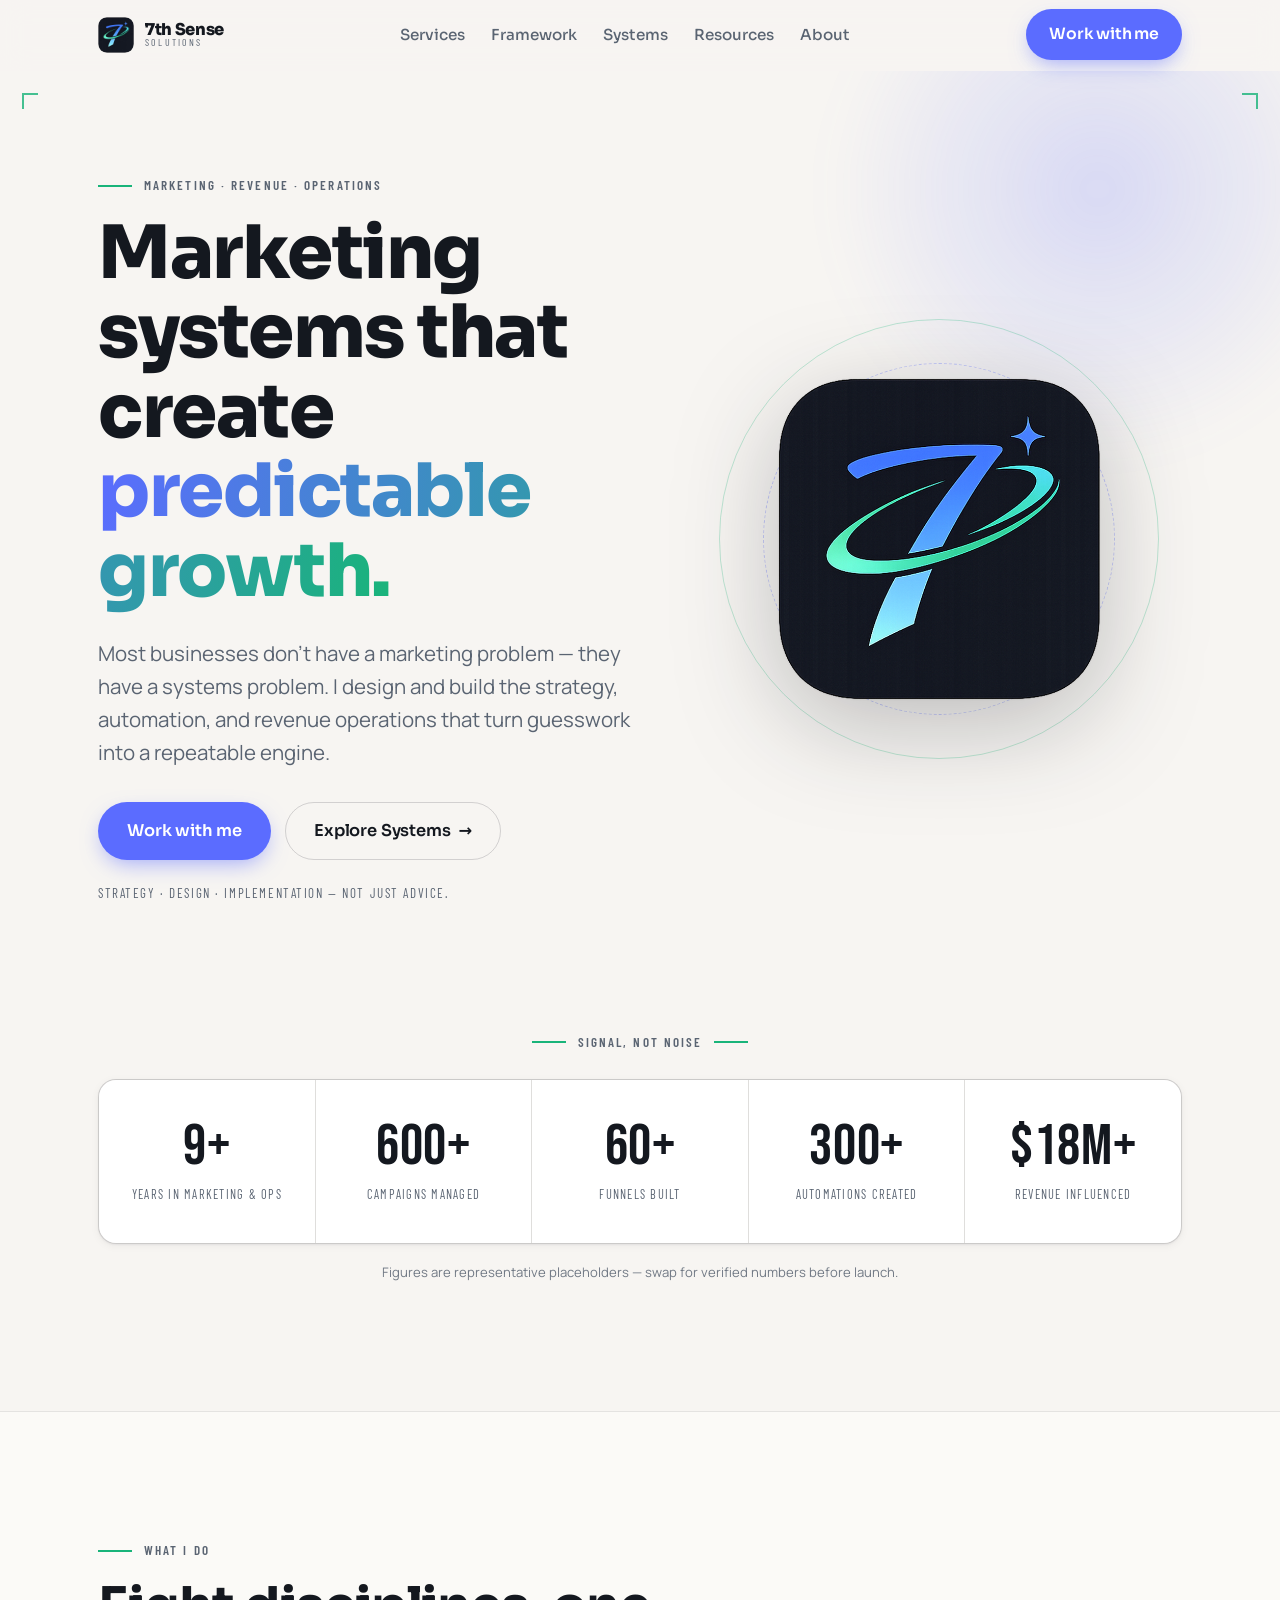
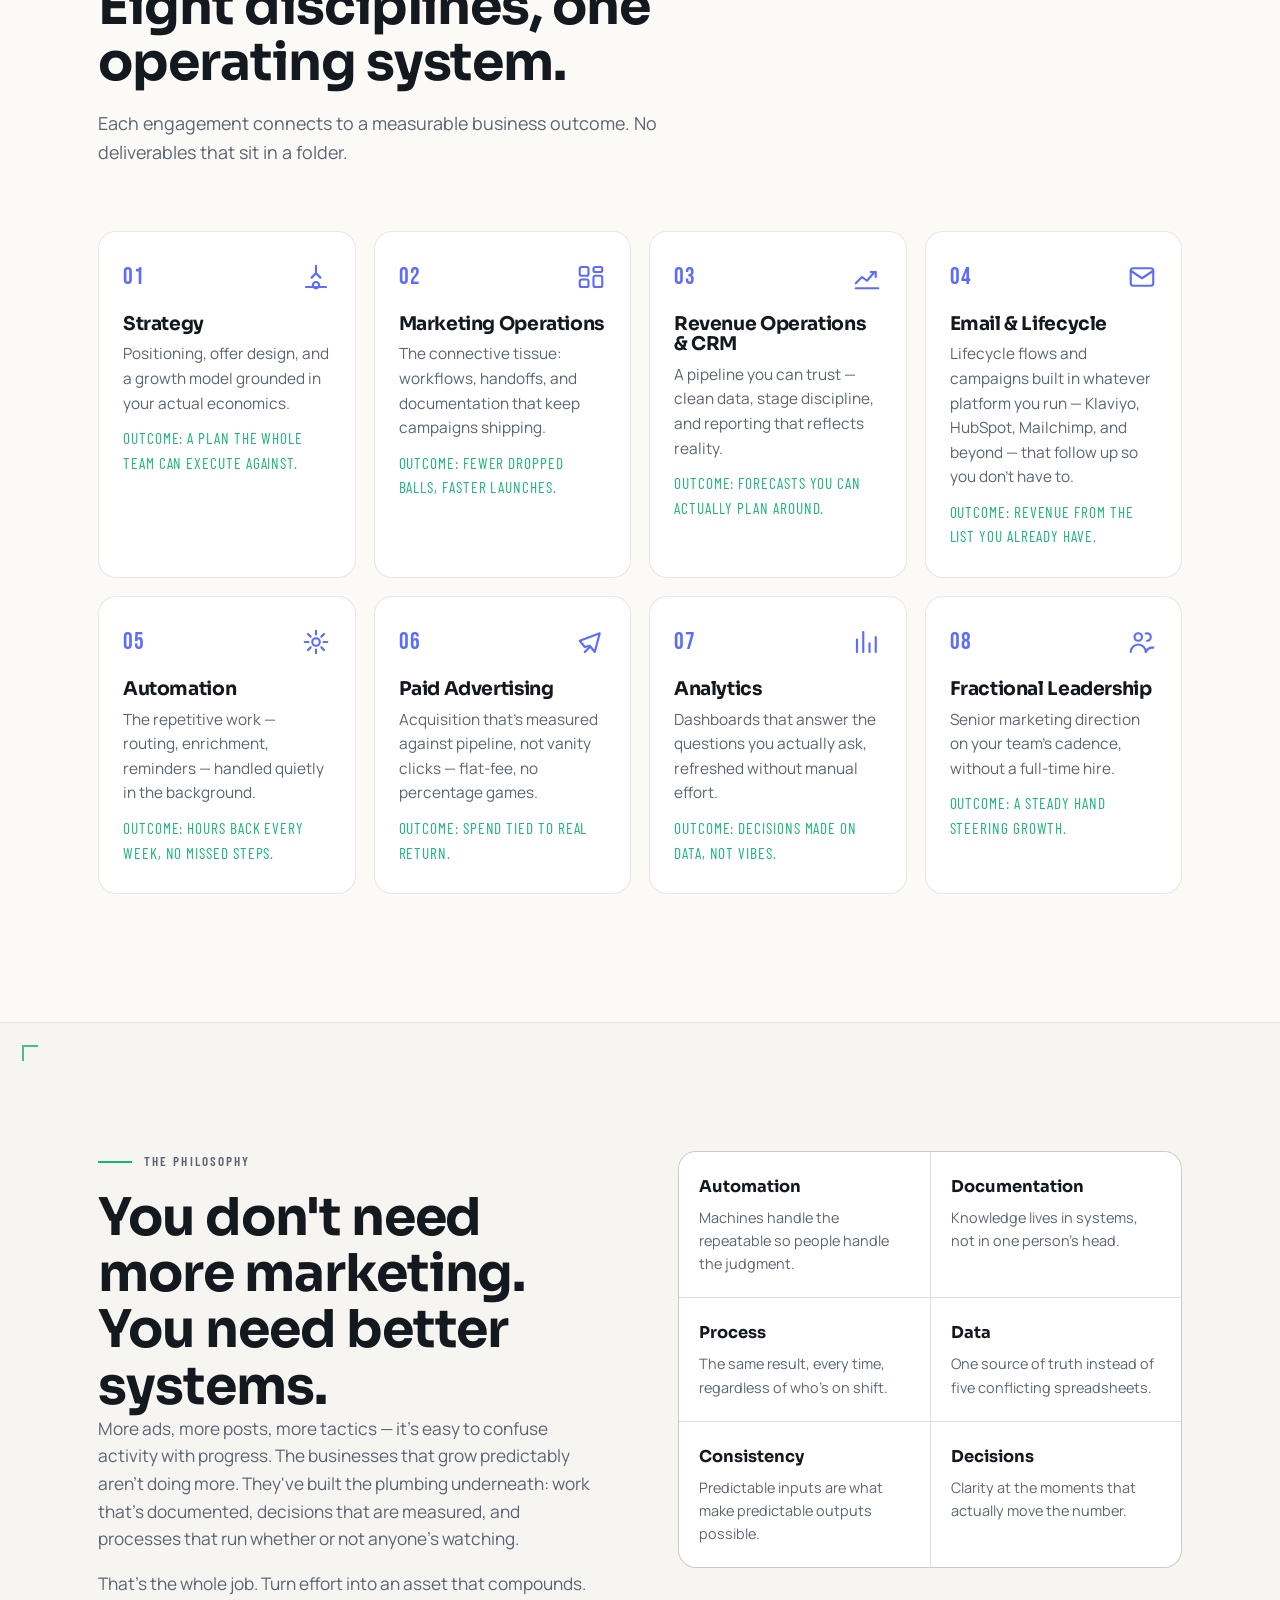
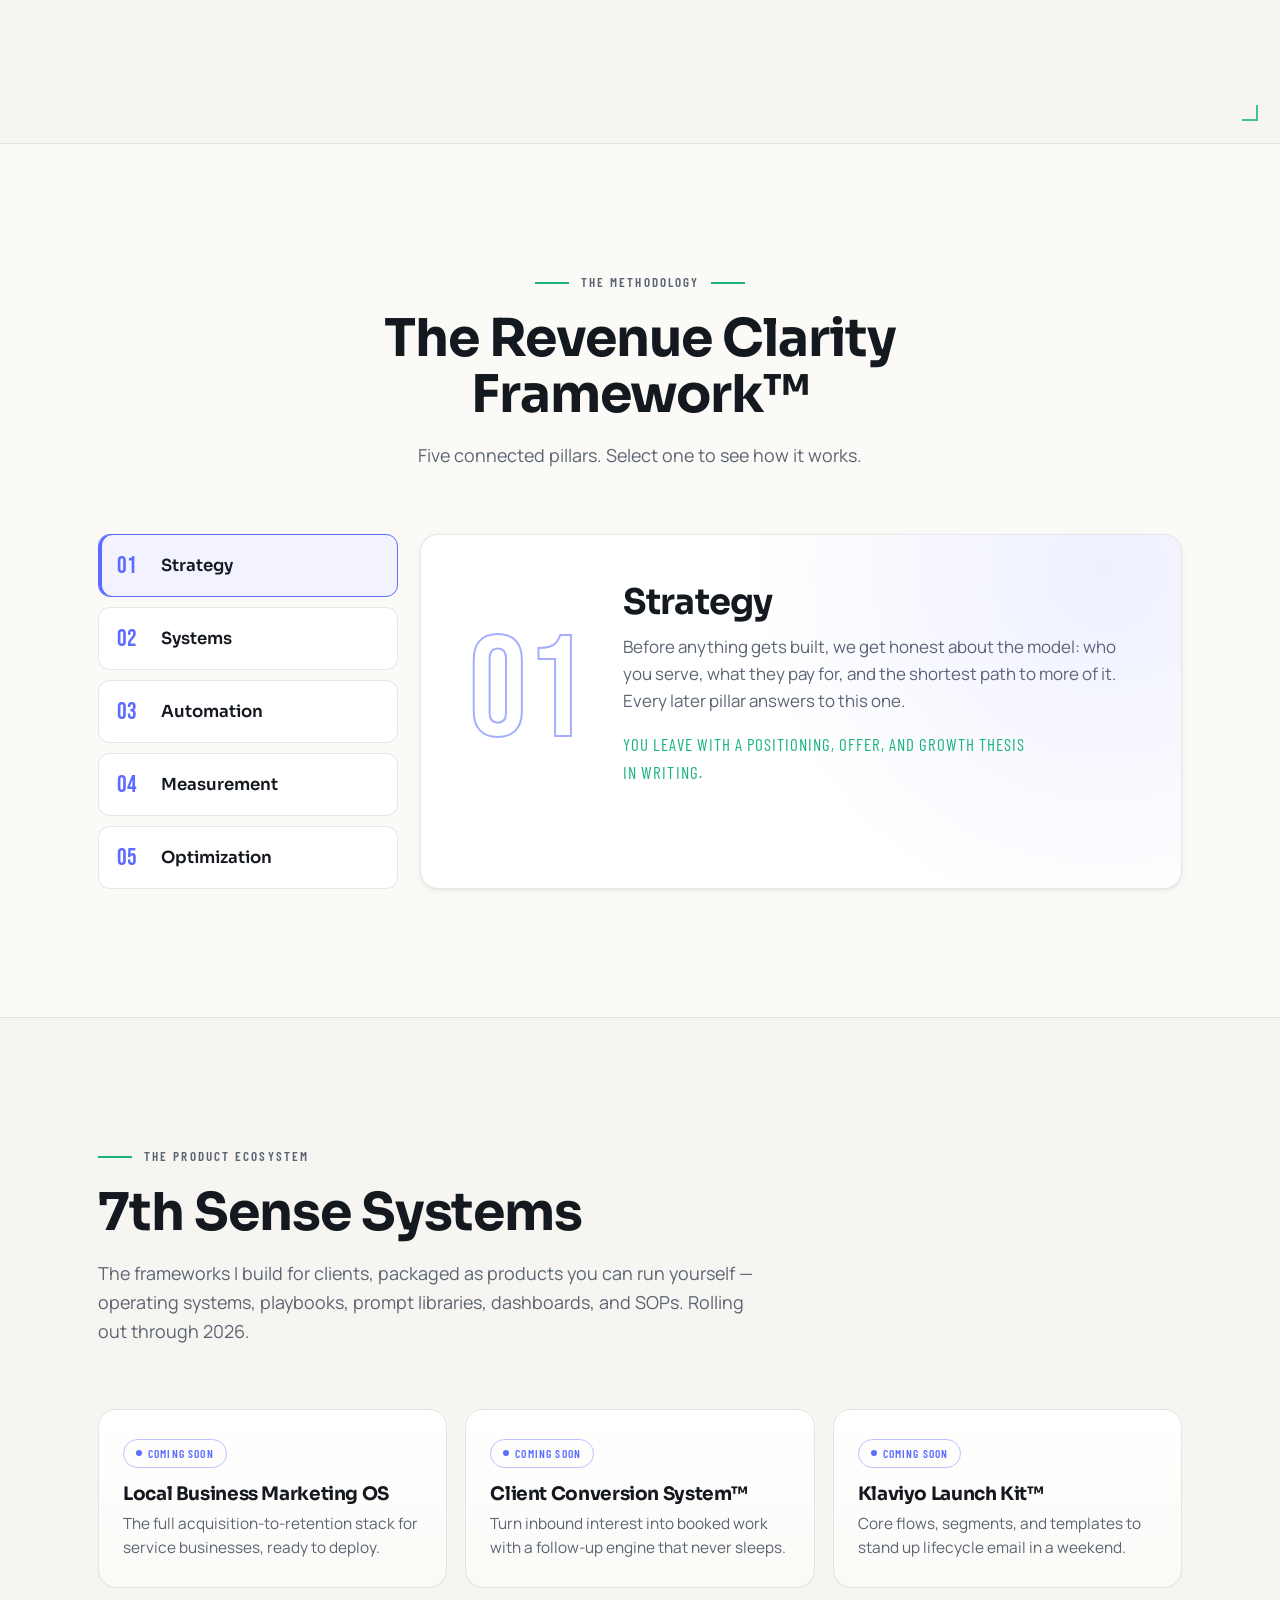
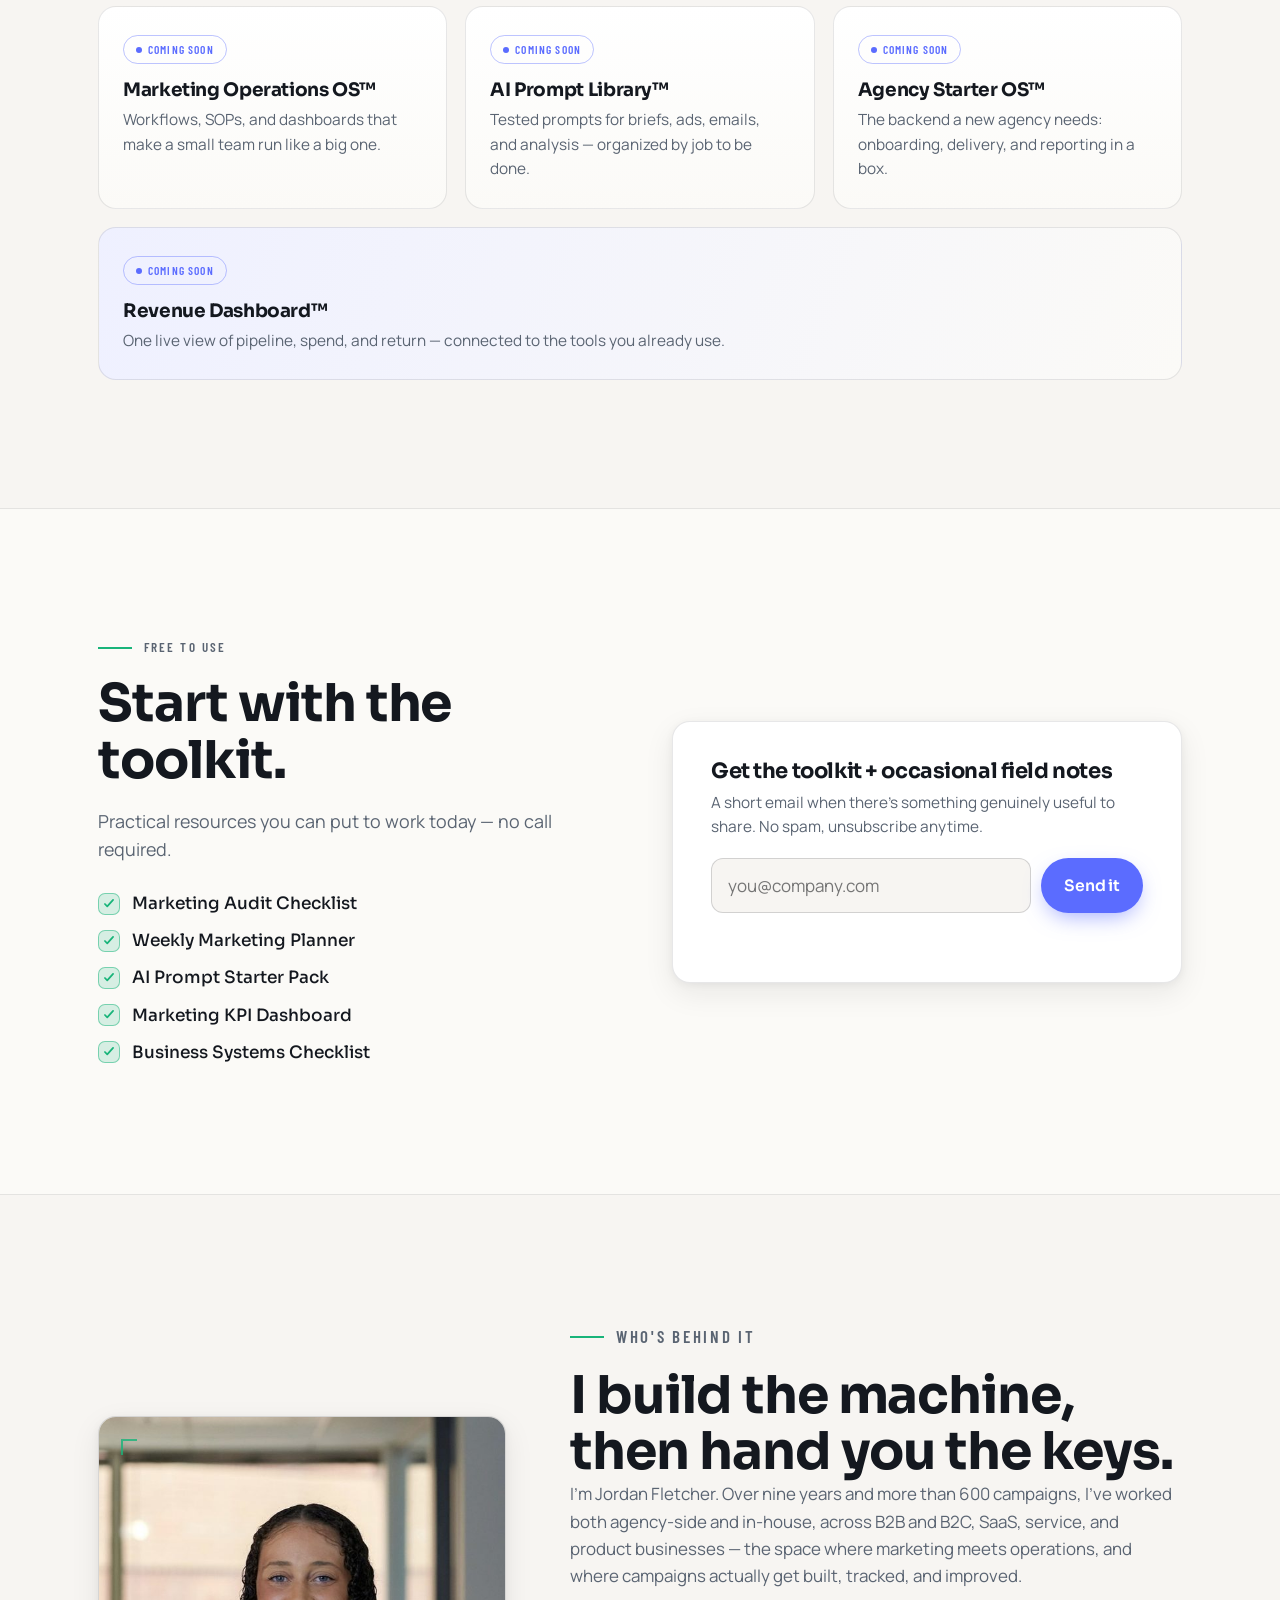
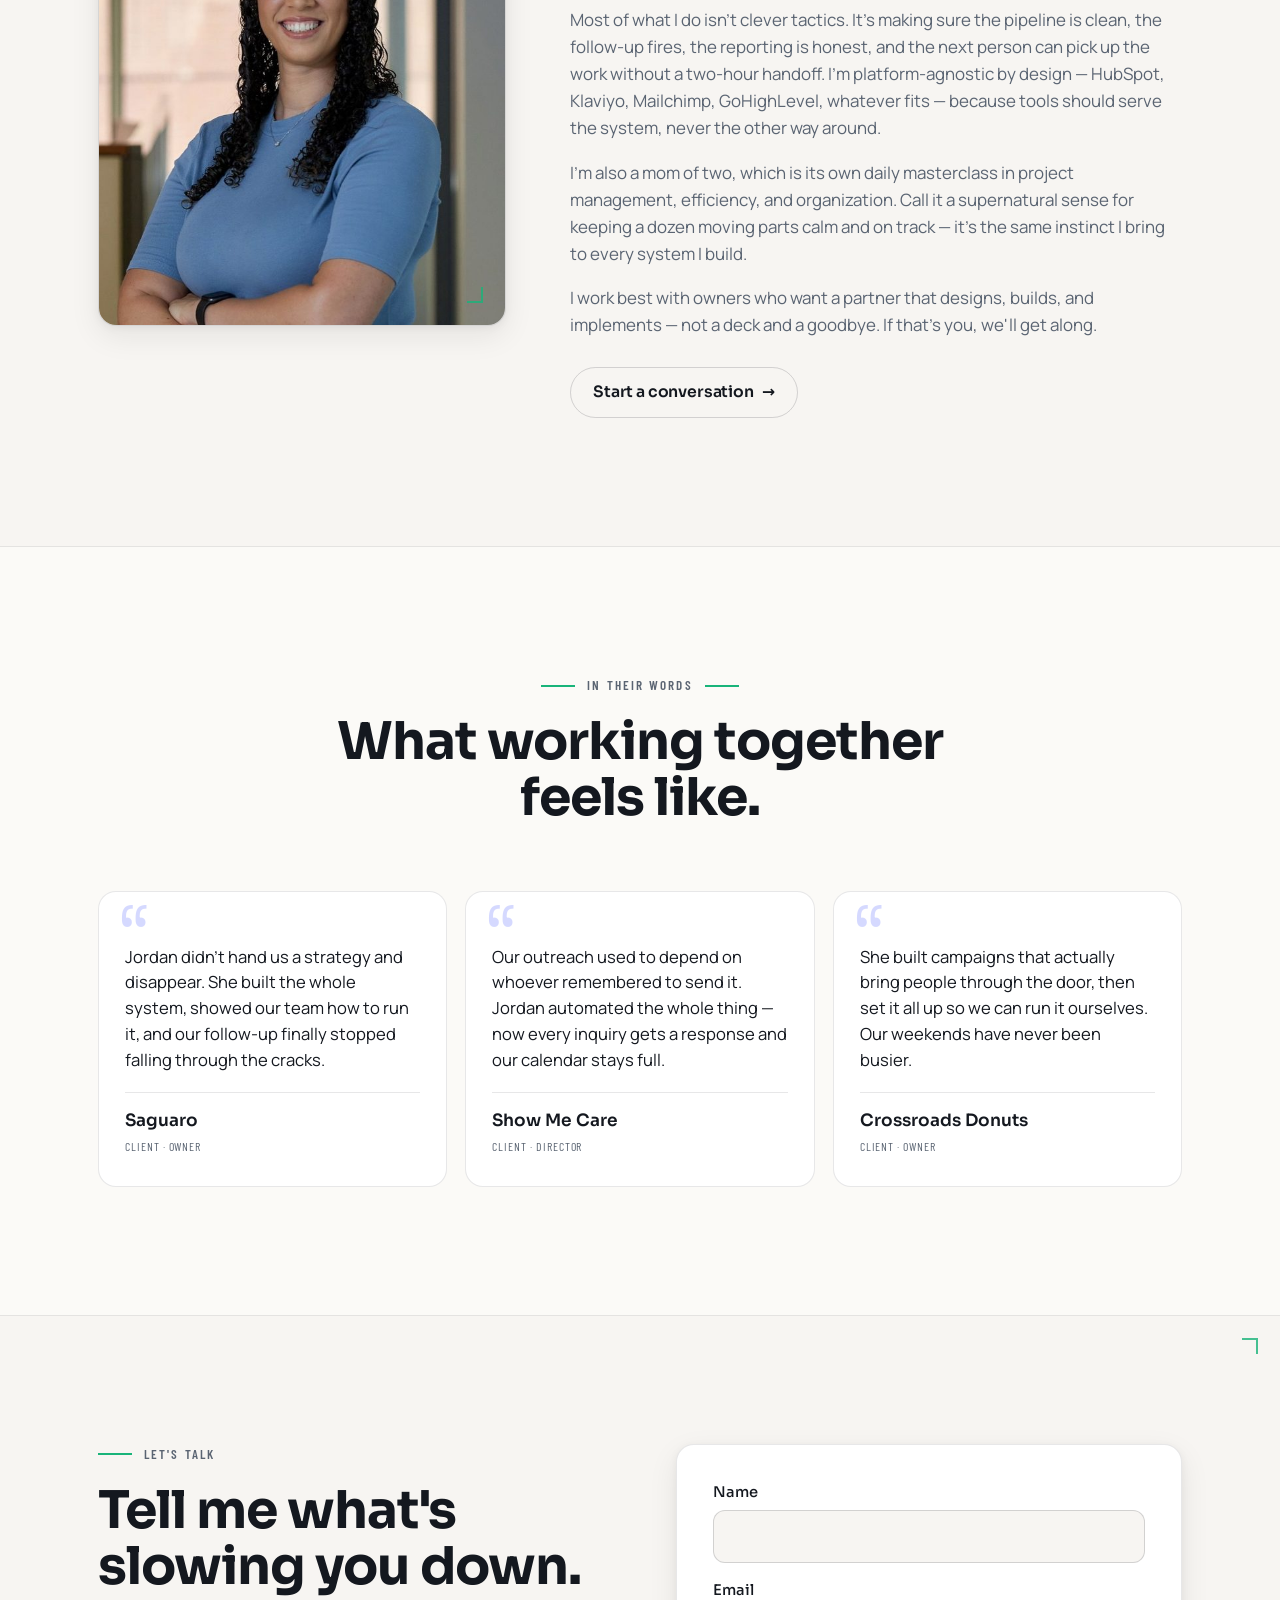
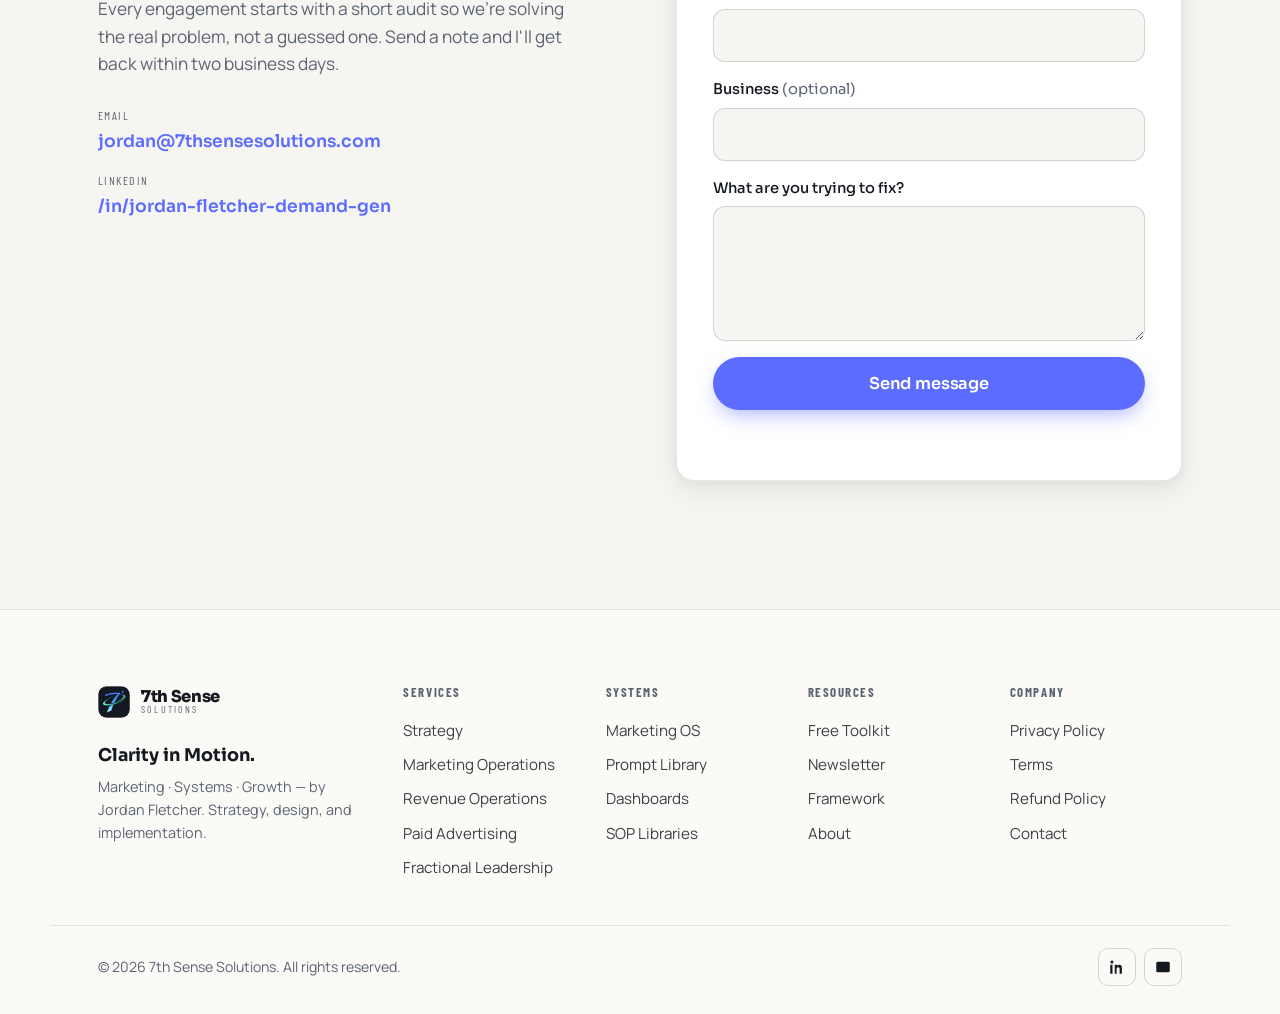
==== commit 0f8745a3: "Add files via upload" ====
--- a/index.html
+++ b/index.html
@@ -17,7 +17,7 @@
   <meta property="og:title" content="7th Sense Solutions — Clarity in Motion" />
   <meta property="og:description" content="We build the marketing, revenue, and operational systems that help businesses scale with clarity." />
   <meta property="og:url" content="https://7thsensesolutions.com/" />
-  <meta property="og:image" content="https://7thsensesolutions.com/assets/og-image.png" />
+  <meta property="og:image" content="https://7thsensesolutions.com/og-image.png" />
   <meta property="og:image:width" content="1200" />
   <meta property="og:image:height" content="630" />
 
@@ -25,19 +25,384 @@
   <meta name="twitter:card" content="summary_large_image" />
   <meta name="twitter:title" content="7th Sense Solutions — Clarity in Motion" />
   <meta name="twitter:description" content="Marketing, revenue, and operational systems that help businesses scale with clarity." />
-  <meta name="twitter:image" content="https://7thsensesolutions.com/assets/og-image.png" />
+  <meta name="twitter:image" content="https://7thsensesolutions.com/og-image.png" />
 
   <!-- Favicon — 7th Sense Solutions brand mark -->
-  <link rel="icon" type="image/png" sizes="256x256" href="assets/7ss-favicon-256.png" />
-  <link rel="icon" type="image/png" sizes="512x512" href="assets/7ss-favicon-512.png" />
-  <link rel="apple-touch-icon" href="assets/7ss-favicon-512.png" />
+  <link rel="icon" type="image/png" sizes="256x256" href="[data-uri]" />
+  <link rel="icon" type="image/png" sizes="512x512" href="[data-uri]" />
+  <link rel="apple-touch-icon" href="[data-uri]" />
 
   <!-- Fonts: Sora (display), Manrope (body), Bebas Neue (numerals), Barlow Condensed (labels) -->
   <link rel="preconnect" href="https://fonts.googleapis.com" />
   <link rel="preconnect" href="https://fonts.gstatic.com" crossorigin />
   <link href="https://fonts.googleapis.com/css2?family=Sora:wght@400;500;600;700;800&family=Manrope:wght@400;500;600;700&family=Bebas+Neue&family=Barlow+Condensed:wght@500;600;700&display=swap" rel="stylesheet" />
 
-  <link rel="stylesheet" href="styles.css" />
+  <style>
+/* =====================================================================
+   7th Sense Solutions — styles.css
+   Brand: Signal Blue + Growth Emerald on Ivory (light) / Navy (dark)
+   Type:  Sora (display) · Manrope (body) · Bebas Neue (numerals) ·
+          Barlow Condensed (labels)
+   ---------------------------------------------------------------------
+   To use the alternate (prompt) palette instead, edit ONLY the tokens
+   in :root below — nothing else references raw hex values.
+   ===================================================================== */
+
+/* -------------------- DESIGN TOKENS -------------------- */
+:root {
+  /* Brand — light theme (established 7th Sense identity) */
+  --bg:          #F7F5F2;   /* Ivory */
+  --surface:     #FFFFFF;
+  --surface-2:   #FBFAF7;
+  --ink:         #14181F;   /* near-black text */
+  --ink-soft:    #5A6472;   /* muted */
+  --line:        rgba(20, 24, 31, 0.10);
+  --line-strong: rgba(20, 24, 31, 0.16);
+
+  --signal:      #5B6CFF;   /* Signal Blue */
+  --signal-deep: #3B49D6;
+  --emerald:     #19B47A;   /* Growth Emerald */
+  --accent:      #19B47A;   /* editorial accent (was red) — now Growth Emerald */
+
+  --shadow-sm: 0 1px 2px rgba(20,24,31,.05), 0 2px 8px rgba(20,24,31,.05);
+  --shadow-md: 0 10px 30px rgba(20,24,31,.08), 0 2px 8px rgba(20,24,31,.05);
+  --shadow-lg: 0 24px 60px rgba(20,24,31,.12);
+
+  /* Type */
+  --f-display: "Sora", ui-sans-serif, system-ui, sans-serif;
+  --f-body:    "Manrope", ui-sans-serif, system-ui, sans-serif;
+  --f-num:     "Bebas Neue", "Sora", sans-serif;
+  --f-label:   "Barlow Condensed", "Sora", sans-serif;
+
+  /* Layout */
+  --maxw: 1180px;
+  --gutter: clamp(20px, 5vw, 48px);
+  --radius: 18px;
+  --radius-sm: 12px;
+  --sec-pad: clamp(72px, 10vw, 132px);
+}
+
+/* -------------------- RESET / BASE -------------------- */
+*, *::before, *::after { box-sizing: border-box; }
+html { scroll-behavior: smooth; -webkit-text-size-adjust: 100%; }
+@media (prefers-reduced-motion: reduce) {
+  html { scroll-behavior: auto; }
+  *, *::before, *::after { animation-duration: .001ms !important; animation-iteration-count: 1 !important; transition-duration: .001ms !important; }
+}
+
+body {
+  margin: 0;
+  background: var(--bg);
+  color: var(--ink);
+  font-family: var(--f-body);
+  font-size: 17px;
+  line-height: 1.6;
+  -webkit-font-smoothing: antialiased;
+  text-rendering: optimizeLegibility;
+  transition: background .4s ease, color .4s ease;
+  overflow-x: hidden;
+}
+
+h1, h2, h3, h4 { font-family: var(--f-display); font-weight: 700; line-height: 1.08; letter-spacing: -0.02em; margin: 0; }
+p { margin: 0 0 1em; }
+a { color: inherit; text-decoration: none; }
+img, svg { display: block; max-width: 100%; }
+button { font-family: inherit; cursor: pointer; }
+
+.container { width: 100%; max-width: var(--maxw); margin-inline: auto; padding-inline: var(--gutter); }
+
+.sr-only, .hp {
+  position: absolute !important; width: 1px; height: 1px; padding: 0; margin: -1px;
+  overflow: hidden; clip: rect(0,0,0,0); white-space: nowrap; border: 0;
+}
+
+.skip-link {
+  position: fixed; top: -60px; left: 12px; z-index: 200;
+  background: var(--signal); color: #fff; padding: 10px 16px; border-radius: 10px;
+  font-weight: 600; transition: top .2s ease;
+}
+.skip-link:focus { top: 12px; }
+
+:focus-visible { outline: 2px solid var(--signal); outline-offset: 3px; border-radius: 6px; }
+
+/* -------------------- SHARED PRIMITIVES -------------------- */
+.eyebrow {
+  font-family: var(--f-label); text-transform: uppercase; letter-spacing: .16em;
+  font-weight: 600; font-size: .82rem; color: var(--ink-soft);
+  display: flex; align-items: center; gap: 12px; margin: 0 0 18px;
+}
+.eyebrow--center { justify-content: center; }
+.eyebrow__rule { display: inline-block; width: 34px; height: 2px; background: var(--accent); }
+
+.grad {
+  background: linear-gradient(100deg, var(--signal), var(--emerald));
+  -webkit-background-clip: text; background-clip: text; color: transparent;
+}
+
+.sec-head { max-width: 720px; margin-bottom: clamp(40px, 6vw, 64px); }
+.sec-head--center { margin-inline: auto; text-align: center; }
+.sec-title { font-size: clamp(2rem, 4.4vw, 3.25rem); }
+.sec-sub { color: var(--ink-soft); font-size: 1.12rem; margin: 18px 0 0; max-width: 60ch; }
+.sec-head--center .sec-sub { margin-inline: auto; }
+
+/* Registration marks (corner ticks) — brand signature */
+.reg { position: absolute; width: 16px; height: 16px; opacity: .8; pointer-events: none; }
+.reg::before, .reg::after { content: ""; position: absolute; background: var(--accent); }
+.reg::before { width: 16px; height: 2px; top: 0; }
+.reg::after  { width: 2px; height: 16px; left: 0; }
+.reg--tl { top: 22px; left: 22px; }
+.reg--tr { top: 22px; right: 22px; transform: scaleX(-1); }
+.reg--br { bottom: 22px; right: 22px; transform: scale(-1); }
+
+/* Buttons */
+.btn {
+  --btn-bg: var(--surface); --btn-fg: var(--ink);
+  display: inline-flex; align-items: center; gap: 8px; justify-content: center;
+  font-family: var(--f-display); font-weight: 600; font-size: .98rem; letter-spacing: -.01em;
+  padding: 12px 22px; border-radius: 999px; border: 1px solid var(--line-strong);
+  background: var(--btn-bg); color: var(--btn-fg);
+  transition: transform .18s ease, box-shadow .2s ease, background .2s ease, border-color .2s ease;
+  will-change: transform;
+}
+.btn:hover { transform: translateY(-2px); }
+.btn--lg { padding: 15px 28px; font-size: 1.02rem; }
+.btn--primary {
+  --btn-bg: var(--signal); --btn-fg: #fff; border-color: transparent;
+  box-shadow: 0 8px 22px -6px color-mix(in srgb, var(--signal) 60%, transparent);
+}
+.btn--primary:hover { --btn-bg: var(--signal-deep); box-shadow: 0 14px 30px -8px color-mix(in srgb, var(--signal) 65%, transparent); }
+.btn--ghost { background: transparent; border-color: var(--line-strong); }
+.btn--ghost:hover { border-color: var(--signal); color: var(--signal); }
+
+/* -------------------- SCROLL PROGRESS -------------------- */
+.scroll-progress { position: fixed; inset: 0 0 auto 0; height: 3px; z-index: 120; background: transparent; }
+.scroll-progress span { display: block; height: 100%; width: 0; background: linear-gradient(90deg, var(--signal), var(--emerald)); transition: width .1s linear; }
+
+/* -------------------- NAV -------------------- */
+.nav { position: sticky; top: 0; z-index: 100; background: color-mix(in srgb, var(--bg) 82%, transparent); backdrop-filter: blur(14px) saturate(1.3); border-bottom: 1px solid transparent; transition: border-color .3s ease, background .3s ease, box-shadow .3s ease; }
+.nav.is-stuck { border-color: var(--line); box-shadow: var(--shadow-sm); }
+.nav__inner { display: flex; align-items: center; justify-content: space-between; gap: 18px; height: 70px; }
+
+.brand { display: inline-flex; align-items: center; gap: 11px; }
+.brand__mark { display: grid; place-items: center; }
+.brand__mark img { display: block; border-radius: 9px; }
+.brand__type { display: flex; flex-direction: column; line-height: 1; }
+.brand__type b { font-family: var(--f-display); font-weight: 800; font-size: 1.02rem; letter-spacing: -.02em; }
+.brand__type em { font-family: var(--f-label); font-style: normal; text-transform: uppercase; letter-spacing: .22em; font-size: .62rem; color: var(--ink-soft); }
+
+.nav__links { display: flex; gap: 26px; }
+.nav__links a { font-family: var(--f-display); font-weight: 500; font-size: .95rem; color: var(--ink-soft); position: relative; padding: 4px 0; transition: color .2s ease; }
+.nav__links a::after { content: ""; position: absolute; left: 0; bottom: -2px; width: 0; height: 2px; background: var(--signal); transition: width .25s ease; }
+.nav__links a:hover { color: var(--ink); } .nav__links a:hover::after { width: 100%; }
+
+.nav__actions { display: flex; align-items: center; gap: 12px; }
+.nav__burger { display: none; width: 40px; height: 40px; border-radius: 12px; border: 1px solid var(--line-strong); background: var(--surface); position: relative; }
+.nav__burger span { position: absolute; left: 10px; right: 10px; height: 2px; background: var(--ink); transition: transform .25s ease, opacity .2s ease; }
+.nav__burger span:first-child { top: 15px; } .nav__burger span:last-child { bottom: 15px; }
+.nav__burger[aria-expanded="true"] span:first-child { transform: translateY(4px) rotate(45deg); }
+.nav__burger[aria-expanded="true"] span:last-child { transform: translateY(-4px) rotate(-45deg); }
+
+.mobile-menu { display: none; flex-direction: column; gap: 4px; padding: 14px var(--gutter) 22px; border-top: 1px solid var(--line); background: var(--bg); }
+.mobile-menu a { padding: 12px 4px; font-family: var(--f-display); font-weight: 500; border-bottom: 1px solid var(--line); }
+.mobile-menu a.btn { justify-content: center; margin-top: 10px; border-bottom: none; }
+
+/* -------------------- HERO -------------------- */
+.hero { position: relative; padding: clamp(56px, 9vw, 104px) 0 var(--sec-pad); overflow: hidden; }
+.hero::before { content: ""; position: absolute; top: -20%; right: -10%; width: 620px; height: 620px; background: radial-gradient(circle, color-mix(in srgb, var(--signal) 20%, transparent), transparent 62%); filter: blur(20px); pointer-events: none; z-index: 0; }
+.hero__grid { position: relative; z-index: 1; display: grid; grid-template-columns: 1.05fr .95fr; gap: clamp(30px, 5vw, 60px); align-items: center; }
+.hero__title { font-size: clamp(2.6rem, 6.4vw, 4.6rem); font-weight: 800; margin: 6px 0 0; }
+.hero__lede { font-size: clamp(1.08rem, 1.6vw, 1.3rem); color: var(--ink-soft); max-width: 46ch; margin: 26px 0 0; }
+.hero__cta { display: flex; flex-wrap: wrap; gap: 14px; margin: 34px 0 0; }
+.hero__note { font-family: var(--f-label); text-transform: uppercase; letter-spacing: .12em; font-size: .82rem; color: var(--ink-soft); margin: 22px 0 0; }
+
+.hero__art { position: relative; display: grid; place-items: center; }
+.hero-badge { position: relative; display: grid; place-items: center; width: min(100%, 440px); aspect-ratio: 1; }
+.hero-icon { position: relative; z-index: 2; width: min(74%, 344px); height: auto; filter: drop-shadow(0 26px 50px rgba(20,24,31,.26)); animation: float 7s ease-in-out infinite; }
+.hero-ring { position: absolute; z-index: 1; border-radius: 50%; border: 1.5px solid var(--line-strong); }
+.hero-ring        { width: 60%;  height: 60%; }
+.hero-ring--2 { width: 80%;  height: 80%; border-style: dashed; border-color: color-mix(in srgb, var(--signal) 34%, transparent); animation: spin 34s linear infinite; }
+.hero-ring--3 { width: 100%; height: 100%; border-color: color-mix(in srgb, var(--emerald) 26%, transparent); }
+@keyframes float { 0%,100% { transform: translateY(0); } 50% { transform: translateY(-12px); } }
+@keyframes spin  { to { transform: rotate(360deg); } }
+@media (prefers-reduced-motion: reduce) { .hero-icon, .hero-ring--2 { animation: none; } }
+
+/* -------------------- STATS -------------------- */
+.stats { padding: 0 0 var(--sec-pad); }
+.stats__grid { display: grid; grid-template-columns: repeat(5, 1fr); gap: 1px; background: var(--line); border: 1px solid var(--line); border-radius: var(--radius); overflow: hidden; margin-top: 26px; box-shadow: var(--shadow-sm); }
+.stat { background: var(--surface); padding: clamp(26px, 3vw, 38px) 22px; text-align: center; }
+.stat__num { display: block; font-family: var(--f-num); font-size: clamp(2.6rem, 4.5vw, 3.6rem); line-height: 1; color: var(--ink); letter-spacing: .01em; }
+.stat__label { display: block; font-family: var(--f-label); text-transform: uppercase; letter-spacing: .1em; font-size: .78rem; color: var(--ink-soft); margin-top: 10px; }
+.stats__foot { text-align: center; font-size: .82rem; color: var(--ink-soft); margin: 18px 0 0; opacity: .85; }
+
+/* -------------------- SERVICES -------------------- */
+.services { padding: var(--sec-pad) 0; background: var(--surface-2); border-top: 1px solid var(--line); border-bottom: 1px solid var(--line); }
+.svc-grid { display: grid; grid-template-columns: repeat(4, 1fr); gap: 18px; }
+.svc-card { background: var(--surface); border: 1px solid var(--line); border-radius: var(--radius); padding: 26px 24px 28px; transition: transform .22s ease, box-shadow .22s ease, border-color .22s ease; position: relative; }
+.svc-card:hover, .svc-card:focus-within { transform: translateY(-4px); box-shadow: var(--shadow-md); border-color: color-mix(in srgb, var(--signal) 40%, var(--line)); }
+.svc-card__top { display: flex; align-items: center; justify-content: space-between; margin-bottom: 18px; }
+.svc-idx { font-family: var(--f-num); font-size: 1.5rem; color: var(--signal); letter-spacing: .06em; }
+.svc-ic { width: 30px; height: 30px; stroke: var(--signal); fill: none; stroke-width: 1.7; stroke-linecap: round; stroke-linejoin: round; }
+.svc-card h3 { font-size: 1.18rem; margin-bottom: 8px; }
+.svc-card p { font-size: .96rem; color: var(--ink-soft); margin: 0 0 10px; }
+.svc-out { font-family: var(--f-label); text-transform: uppercase; letter-spacing: .06em; font-size: .8rem; color: var(--emerald) !important; margin: 0 !important; }
+
+/* -------------------- WHY -------------------- */
+.why { position: relative; padding: var(--sec-pad) 0; }
+.why__grid { display: grid; grid-template-columns: 1fr 1fr; gap: clamp(36px, 6vw, 80px); align-items: start; }
+.why__body { color: var(--ink-soft); font-size: 1.08rem; }
+.why__list { list-style: none; margin: 0; padding: 0; display: grid; grid-template-columns: 1fr 1fr; gap: 1px; background: var(--line); border: 1px solid var(--line); border-radius: var(--radius); overflow: hidden; }
+.why__list li { background: var(--surface); padding: 22px 20px; display: flex; flex-direction: column; gap: 6px; }
+.why__list b { font-family: var(--f-display); font-size: 1.02rem; }
+.why__list span { font-size: .9rem; color: var(--ink-soft); }
+
+/* -------------------- FRAMEWORK -------------------- */
+.framework { padding: var(--sec-pad) 0; background: var(--surface-2); border-top: 1px solid var(--line); border-bottom: 1px solid var(--line); }
+.fw { display: grid; grid-template-columns: 300px 1fr; gap: 22px; align-items: stretch; }
+.fw__pillars { display: flex; flex-direction: column; gap: 10px; }
+.fw-pill { display: flex; align-items: center; gap: 14px; text-align: left; padding: 16px 18px; border-radius: var(--radius-sm); border: 1px solid var(--line); background: var(--surface); color: var(--ink); transition: border-color .2s ease, transform .2s ease, background .2s ease; }
+.fw-pill:hover { transform: translateX(3px); border-color: color-mix(in srgb, var(--signal) 45%, var(--line)); }
+.fw-pill.is-active { border-color: var(--signal); background: color-mix(in srgb, var(--signal) 8%, var(--surface)); box-shadow: inset 3px 0 0 var(--signal); }
+.fw-pill__n { font-family: var(--f-num); font-size: 1.5rem; color: var(--signal); min-width: 30px; }
+.fw-pill__t { font-family: var(--f-display); font-weight: 600; font-size: 1.04rem; }
+
+.fw__panel { border: 1px solid var(--line); border-radius: var(--radius); background: var(--surface); padding: clamp(28px, 4vw, 48px); position: relative; overflow: hidden; box-shadow: var(--shadow-sm); }
+.fw__panel::after { content: ""; position: absolute; inset: 0; background: radial-gradient(600px circle at 90% 10%, color-mix(in srgb, var(--signal) 10%, transparent), transparent 60%); pointer-events: none; }
+.fw__panel-body { position: relative; display: grid; grid-template-columns: auto 1fr; gap: clamp(20px, 3vw, 40px); align-items: center; }
+.fw__big { font-family: var(--f-num); font-size: clamp(5rem, 12vw, 9rem); line-height: .8; color: transparent; -webkit-text-stroke: 2px var(--signal); text-stroke: 2px var(--signal); opacity: .55; }
+.fw__text h3 { font-size: clamp(1.6rem, 3vw, 2.2rem); margin-bottom: 12px; }
+.fw__text p { color: var(--ink-soft); font-size: 1.06rem; max-width: 52ch; }
+.fw__deliver { color: var(--emerald) !important; font-family: var(--f-label); text-transform: uppercase; letter-spacing: .06em; font-size: .86rem; margin-top: 14px !important; }
+.fw-fade { animation: fwFade .4s ease; }
+@keyframes fwFade { from { opacity: 0; transform: translateY(8px); } to { opacity: 1; transform: none; } }
+
+/* -------------------- SYSTEMS -------------------- */
+.systems { padding: var(--sec-pad) 0; }
+.sys-grid { display: grid; grid-template-columns: repeat(3, 1fr); gap: 18px; }
+.sys-card { position: relative; border: 1px solid var(--line); border-radius: var(--radius); padding: 26px 24px; background: linear-gradient(180deg, var(--surface), var(--surface-2)); transition: transform .22s ease, box-shadow .22s ease, border-color .22s ease; overflow: hidden; }
+.sys-card::before { content: ""; position: absolute; inset: 0 auto 0 0; width: 3px; background: linear-gradient(var(--signal), var(--emerald)); opacity: .0; transition: opacity .22s ease; }
+.sys-card:hover { transform: translateY(-4px); box-shadow: var(--shadow-md); border-color: color-mix(in srgb, var(--signal) 40%, var(--line)); }
+.sys-card:hover::before { opacity: 1; }
+.sys-card--wide { grid-column: span 3; background: linear-gradient(110deg, color-mix(in srgb, var(--signal) 10%, var(--surface)), var(--surface-2)); }
+.badge { display: inline-flex; align-items: center; gap: 6px; font-family: var(--f-label); text-transform: uppercase; letter-spacing: .1em; font-size: .72rem; font-weight: 600; color: var(--signal); border: 1px solid color-mix(in srgb, var(--signal) 40%, transparent); border-radius: 999px; padding: 4px 12px; margin-bottom: 16px; }
+.badge::before { content: ""; width: 6px; height: 6px; border-radius: 50%; background: var(--signal); }
+.sys-card h3 { font-size: 1.16rem; margin-bottom: 8px; }
+.sys-card p { color: var(--ink-soft); font-size: .96rem; margin: 0; }
+
+/* -------------------- RESOURCES -------------------- */
+.resources { padding: var(--sec-pad) 0; background: var(--surface-2); border-top: 1px solid var(--line); border-bottom: 1px solid var(--line); }
+.resources__grid { display: grid; grid-template-columns: 1fr 1fr; gap: clamp(30px, 5vw, 64px); align-items: center; }
+.res-list { list-style: none; margin: 26px 0 0; padding: 0; display: grid; gap: 10px; }
+.res-list li { display: flex; align-items: center; gap: 12px; font-family: var(--f-display); font-weight: 500; }
+.res-list li::before { content: ""; width: 22px; height: 22px; flex: none; border-radius: 7px; background: color-mix(in srgb, var(--emerald) 16%, transparent); border: 1px solid color-mix(in srgb, var(--emerald) 50%, transparent); background-image: url("data:image/svg+xml,%3Csvg xmlns='http://www.w3.org/2000/svg' viewBox='0 0 24 24' fill='none' stroke='%2319B47A' stroke-width='3' stroke-linecap='round' stroke-linejoin='round'%3E%3Cpath d='M5 12l4 4 10-11'/%3E%3C/svg%3E"); background-size: 14px; background-position: center; background-repeat: no-repeat; }
+
+.signup { background: var(--surface); border: 1px solid var(--line); border-radius: var(--radius); padding: clamp(26px, 3vw, 38px); box-shadow: var(--shadow-md); }
+.signup h3 { font-size: 1.32rem; margin-bottom: 8px; }
+.signup > p { color: var(--ink-soft); font-size: .96rem; }
+.signup__form { display: flex; gap: 10px; margin-top: 18px; flex-wrap: wrap; }
+.signup__form input { flex: 1 1 200px; min-width: 0; padding: 13px 16px; border-radius: 12px; border: 1px solid var(--line-strong); background: var(--bg); color: var(--ink); font: inherit; }
+.signup__form input:focus-visible { border-color: var(--signal); }
+.signup__msg { margin: 12px 0 0; font-size: .9rem; color: var(--emerald); min-height: 1.2em; }
+
+/* -------------------- ABOUT -------------------- */
+.about { padding: var(--sec-pad) 0; }
+.about__grid { display: grid; grid-template-columns: .8fr 1.2fr; gap: clamp(30px, 5vw, 70px); align-items: center; }
+.portrait { position: relative; margin: 0; aspect-ratio: 4/5; border-radius: var(--radius); border: 1px solid var(--line-strong); overflow: hidden; box-shadow: var(--shadow-md); background: var(--surface-2); }
+.portrait img { width: 100%; height: 100%; object-fit: cover; object-position: 50% 12%; display: block; }
+.portrait .reg { z-index: 2; }
+.portrait__mono { font-family: var(--f-num); font-size: clamp(4rem, 10vw, 7rem); color: color-mix(in srgb, var(--ink) 22%, transparent); }
+.portrait__cap { position: absolute; bottom: 16px; font-family: var(--f-label); text-transform: uppercase; letter-spacing: .14em; font-size: .72rem; color: var(--ink-soft); }
+.about__copy p { color: var(--ink-soft); font-size: 1.06rem; }
+.about__copy .btn { margin-top: 12px; }
+
+/* -------------------- TESTIMONIALS -------------------- */
+.quotes { padding: var(--sec-pad) 0; background: var(--surface-2); border-top: 1px solid var(--line); border-bottom: 1px solid var(--line); }
+.quote-grid { display: grid; grid-template-columns: repeat(3, 1fr); gap: 18px; }
+.quote { margin: 0; background: var(--surface); border: 1px solid var(--line); border-radius: var(--radius); padding: 30px 26px; position: relative; }
+.quote::before { content: "\201C"; position: absolute; top: 6px; left: 20px; font-family: var(--f-display); font-size: 4.4rem; line-height: 1; color: color-mix(in srgb, var(--signal) 26%, transparent); }
+.quote blockquote { margin: 22px 0 20px; font-size: 1.04rem; line-height: 1.55; position: relative; }
+.quote figcaption { display: flex; flex-direction: column; gap: 2px; border-top: 1px solid var(--line); padding-top: 14px; }
+.quote__who { font-family: var(--f-display); font-weight: 600; }
+.quote__meta { font-family: var(--f-label); text-transform: uppercase; letter-spacing: .08em; font-size: .74rem; color: var(--ink-soft); }
+
+/* -------------------- CONTACT -------------------- */
+.contact { position: relative; padding: var(--sec-pad) 0; }
+.contact__grid { display: grid; grid-template-columns: 1fr 1fr; gap: clamp(34px, 6vw, 72px); align-items: start; }
+.contact__sub { color: var(--ink-soft); font-size: 1.08rem; max-width: 44ch; }
+.contact__links { list-style: none; margin: 28px 0 0; padding: 0; display: grid; gap: 16px; }
+.contact__links li { display: flex; flex-direction: column; gap: 3px; }
+.contact__k { font-family: var(--f-label); text-transform: uppercase; letter-spacing: .12em; font-size: .74rem; color: var(--ink-soft); }
+.contact__links a { font-family: var(--f-display); font-weight: 600; font-size: 1.08rem; color: var(--signal); width: fit-content; }
+.contact__links a:hover { text-decoration: underline; }
+
+.contact__form { background: var(--surface); border: 1px solid var(--line); border-radius: var(--radius); padding: clamp(24px, 3vw, 36px); box-shadow: var(--shadow-md); display: grid; gap: 16px; }
+.field { display: grid; gap: 6px; }
+.field label { font-family: var(--f-display); font-weight: 500; font-size: .92rem; }
+.field .opt { color: var(--ink-soft); font-weight: 400; }
+.field input, .field textarea { padding: 12px 14px; border-radius: 12px; border: 1px solid var(--line-strong); background: var(--bg); color: var(--ink); font: inherit; resize: vertical; }
+.field input:focus-visible, .field textarea:focus-visible { border-color: var(--signal); }
+.contact__msg { margin: 0; font-size: .92rem; color: var(--emerald); min-height: 1.2em; }
+
+/* -------------------- FOOTER -------------------- */
+.footer { background: var(--surface-2); border-top: 1px solid var(--line); padding: clamp(50px, 7vw, 76px) 0 28px; }
+.footer__grid { display: grid; grid-template-columns: 1.6fr repeat(4, 1fr); gap: 30px; }
+.footer__tag { font-family: var(--f-display); font-weight: 700; font-size: 1.1rem; margin: 16px 0 6px; }
+.footer__desc { color: var(--ink-soft); font-size: .9rem; max-width: 34ch; }
+.footer__col h4 { font-family: var(--f-label); text-transform: uppercase; letter-spacing: .12em; font-size: .8rem; color: var(--ink-soft); margin-bottom: 14px; }
+.footer__col a { display: block; color: var(--ink); font-size: .95rem; padding: 5px 0; opacity: .82; transition: opacity .2s ease, color .2s ease; }
+.footer__col a:hover { opacity: 1; color: var(--signal); }
+.footer__bar { display: flex; align-items: center; justify-content: space-between; gap: 16px; margin-top: 40px; padding-top: 22px; border-top: 1px solid var(--line); }
+.footer__bar p { margin: 0; color: var(--ink-soft); font-size: .88rem; }
+.footer__social { display: flex; gap: 8px; }
+.footer__social a { width: 38px; height: 38px; border-radius: 10px; border: 1px solid var(--line-strong); display: grid; place-items: center; color: var(--ink); transition: transform .2s ease, border-color .2s ease, color .2s ease; }
+.footer__social a:hover { transform: translateY(-2px); border-color: var(--signal); color: var(--signal); }
+.footer__social svg { fill: currentColor; }
+
+/* -------------------- SCROLL REVEAL -------------------- */
+.reveal { opacity: 0; transform: translateY(24px); transition: opacity .6s cubic-bezier(.2,.7,.3,1), transform .6s cubic-bezier(.2,.7,.3,1); }
+.reveal.is-in { opacity: 1; transform: none; }
+@media (prefers-reduced-motion: reduce) { .reveal { opacity: 1; transform: none; } }
+
+/* -------------------- RESPONSIVE -------------------- */
+@media (max-width: 1080px) {
+  .svc-grid { grid-template-columns: repeat(2, 1fr); }
+  .stats__grid { grid-template-columns: repeat(3, 1fr); }
+  .stat--wide { grid-column: span 3; }
+  .sys-grid { grid-template-columns: repeat(2, 1fr); }
+  .sys-card--wide { grid-column: span 2; }
+  .quote-grid { grid-template-columns: 1fr; }
+  .footer__grid { grid-template-columns: 1fr 1fr 1fr; }
+  .footer__brand { grid-column: 1 / -1; }
+}
+
+@media (max-width: 860px) {
+  .nav__links { display: none; }
+  .nav__cta { display: none; }
+  .nav__burger { display: block; }
+  .mobile-menu.is-open { display: flex; }
+  .hero__grid { grid-template-columns: 1fr; }
+  .hero__art { order: -1; max-width: 380px; margin-inline: auto; }
+  .why__grid, .resources__grid, .about__grid, .contact__grid { grid-template-columns: 1fr; }
+  .fw { grid-template-columns: 1fr; }
+  .fw__pillars { flex-direction: row; overflow-x: auto; padding-bottom: 4px; }
+  .fw-pill { flex: 1 0 auto; }
+  .fw__panel-body { grid-template-columns: 1fr; }
+  .about__portrait { max-width: 340px; }
+}
+
+@media (max-width: 560px) {
+  body { font-size: 16px; }
+  .svc-grid { grid-template-columns: 1fr; }
+  .stats__grid { grid-template-columns: 1fr 1fr; }
+  .stat--wide { grid-column: span 2; }
+  .sys-grid { grid-template-columns: 1fr; }
+  .sys-card--wide { grid-column: span 1; }
+  .why__list { grid-template-columns: 1fr; }
+  .footer__grid { grid-template-columns: 1fr 1fr; }
+  .footer__bar { flex-direction: column; align-items: flex-start; }
+  .fw__big { -webkit-text-stroke-width: 1.4px; }
+}
+
+</style>
 
   <!-- Structured data -->
   <script type="application/ld+json">
@@ -74,7 +439,7 @@
     <div class="nav__inner container">
       <a class="brand" href="#top" aria-label="7th Sense Solutions home">
         <span class="brand__mark" aria-hidden="true">
-          <img src="assets/7ss-favicon-512.png" width="36" height="36" alt="" />
+          <img src="[data-uri]" width="36" height="36" alt="" />
         </span>
         <span class="brand__type">
           <b>7th Sense</b>
@@ -138,7 +503,7 @@
             <span class="hero-ring"></span>
             <span class="hero-ring hero-ring--2"></span>
             <span class="hero-ring hero-ring--3"></span>
-            <img class="hero-icon" src="assets/7ss-favicon-1024.png" width="360" height="360" alt="" />
+            <img class="hero-icon" src="[data-uri]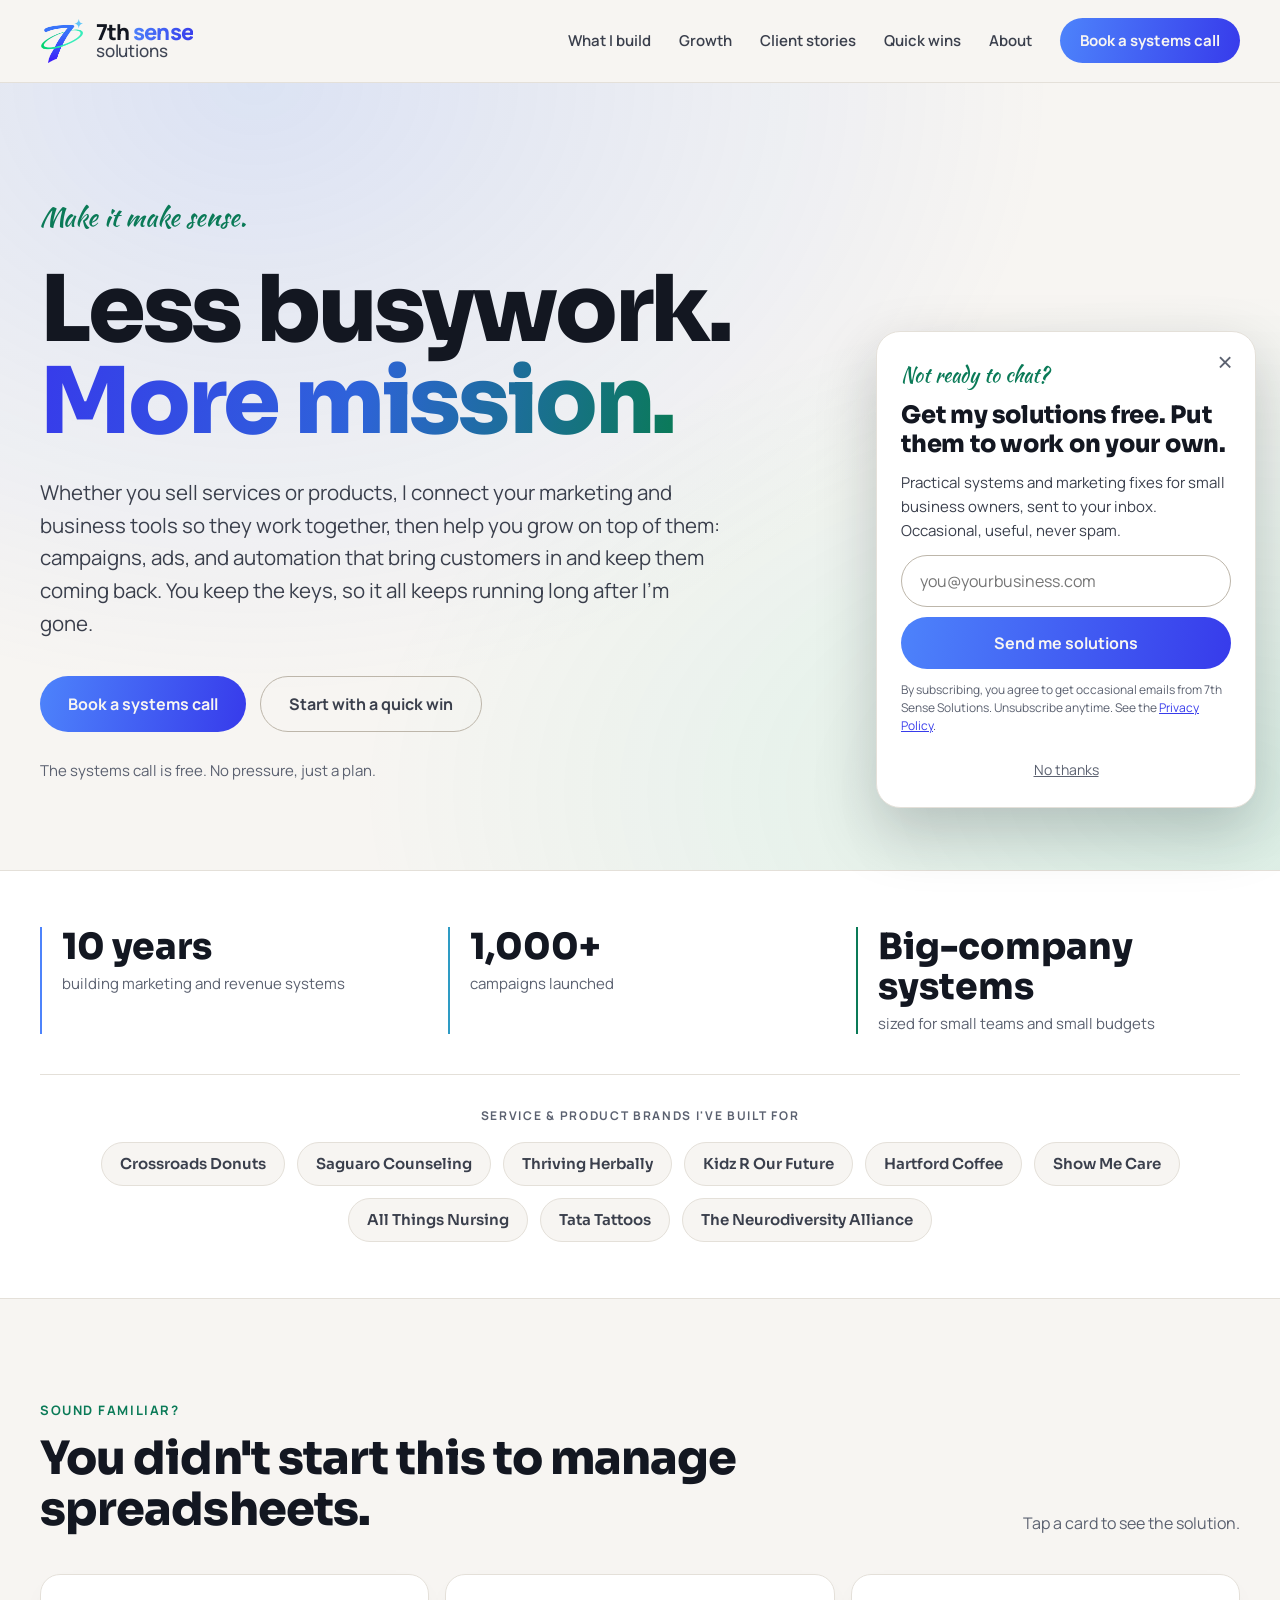
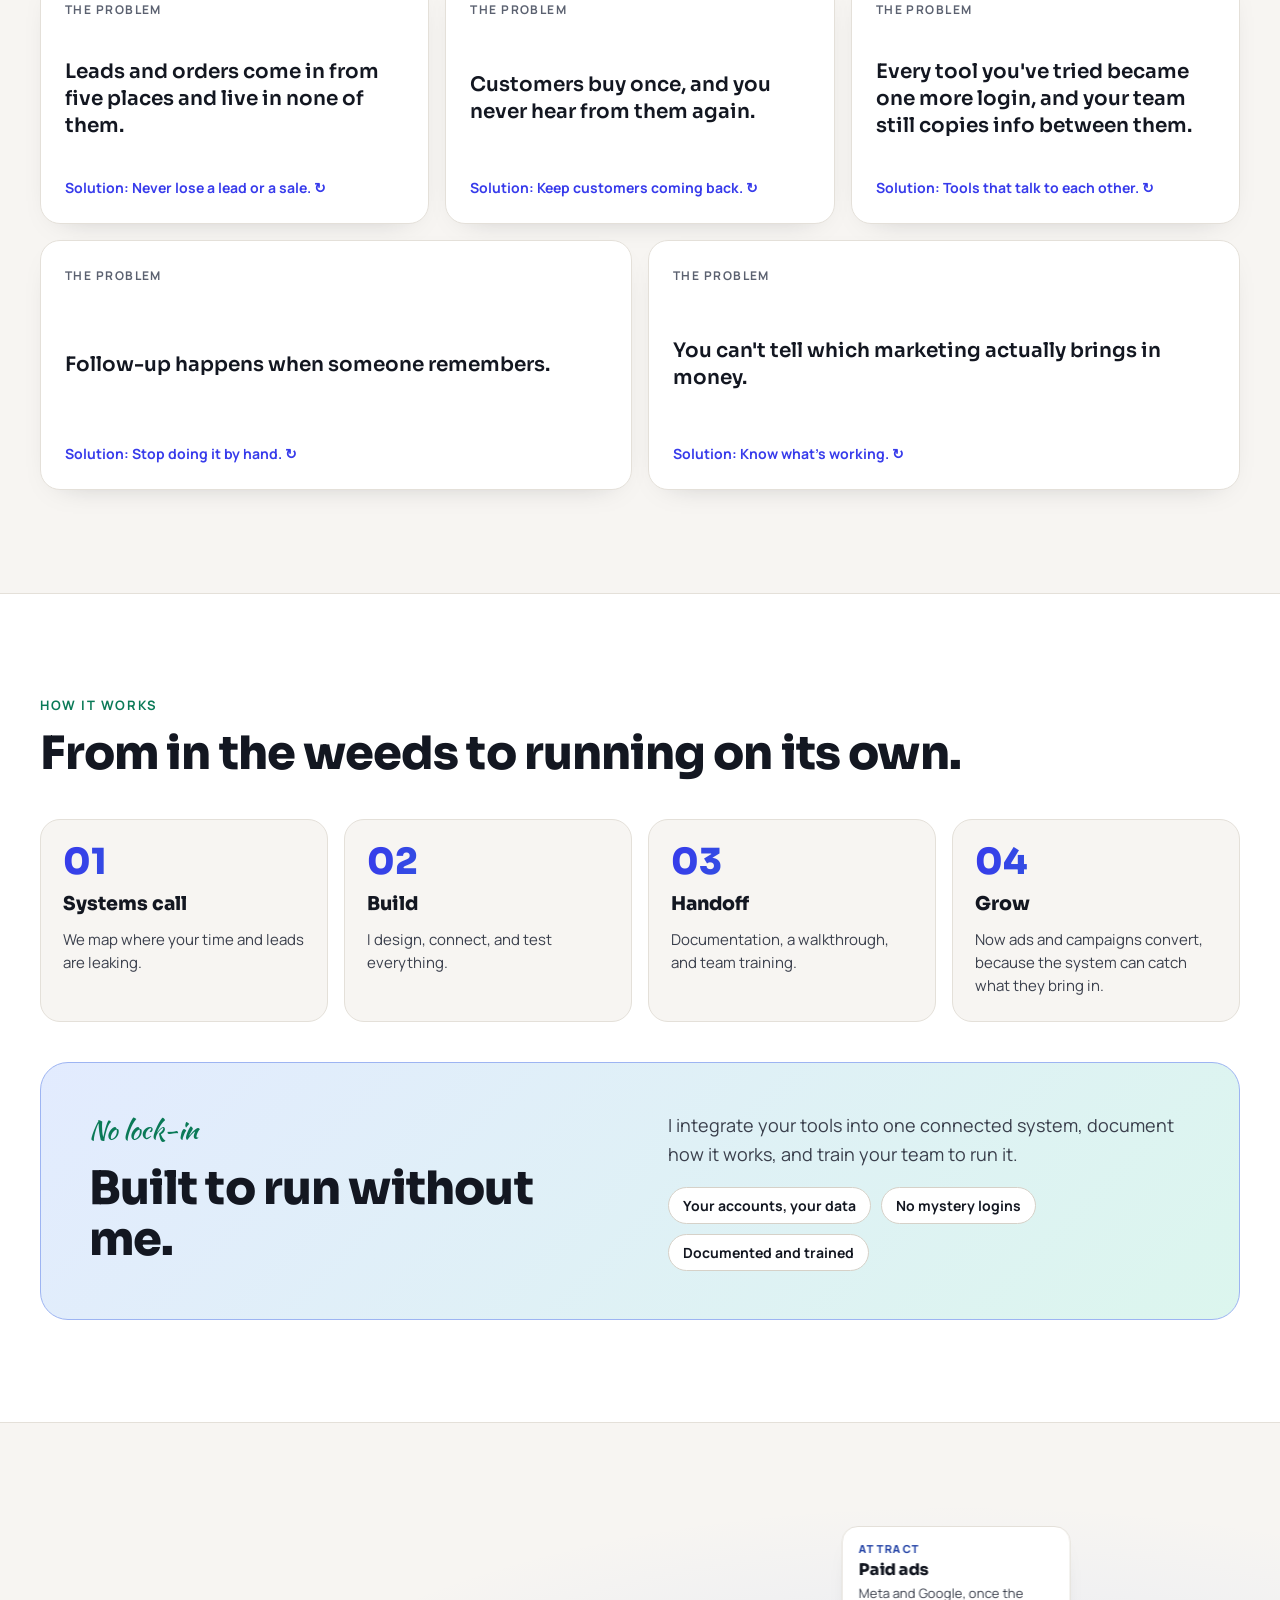
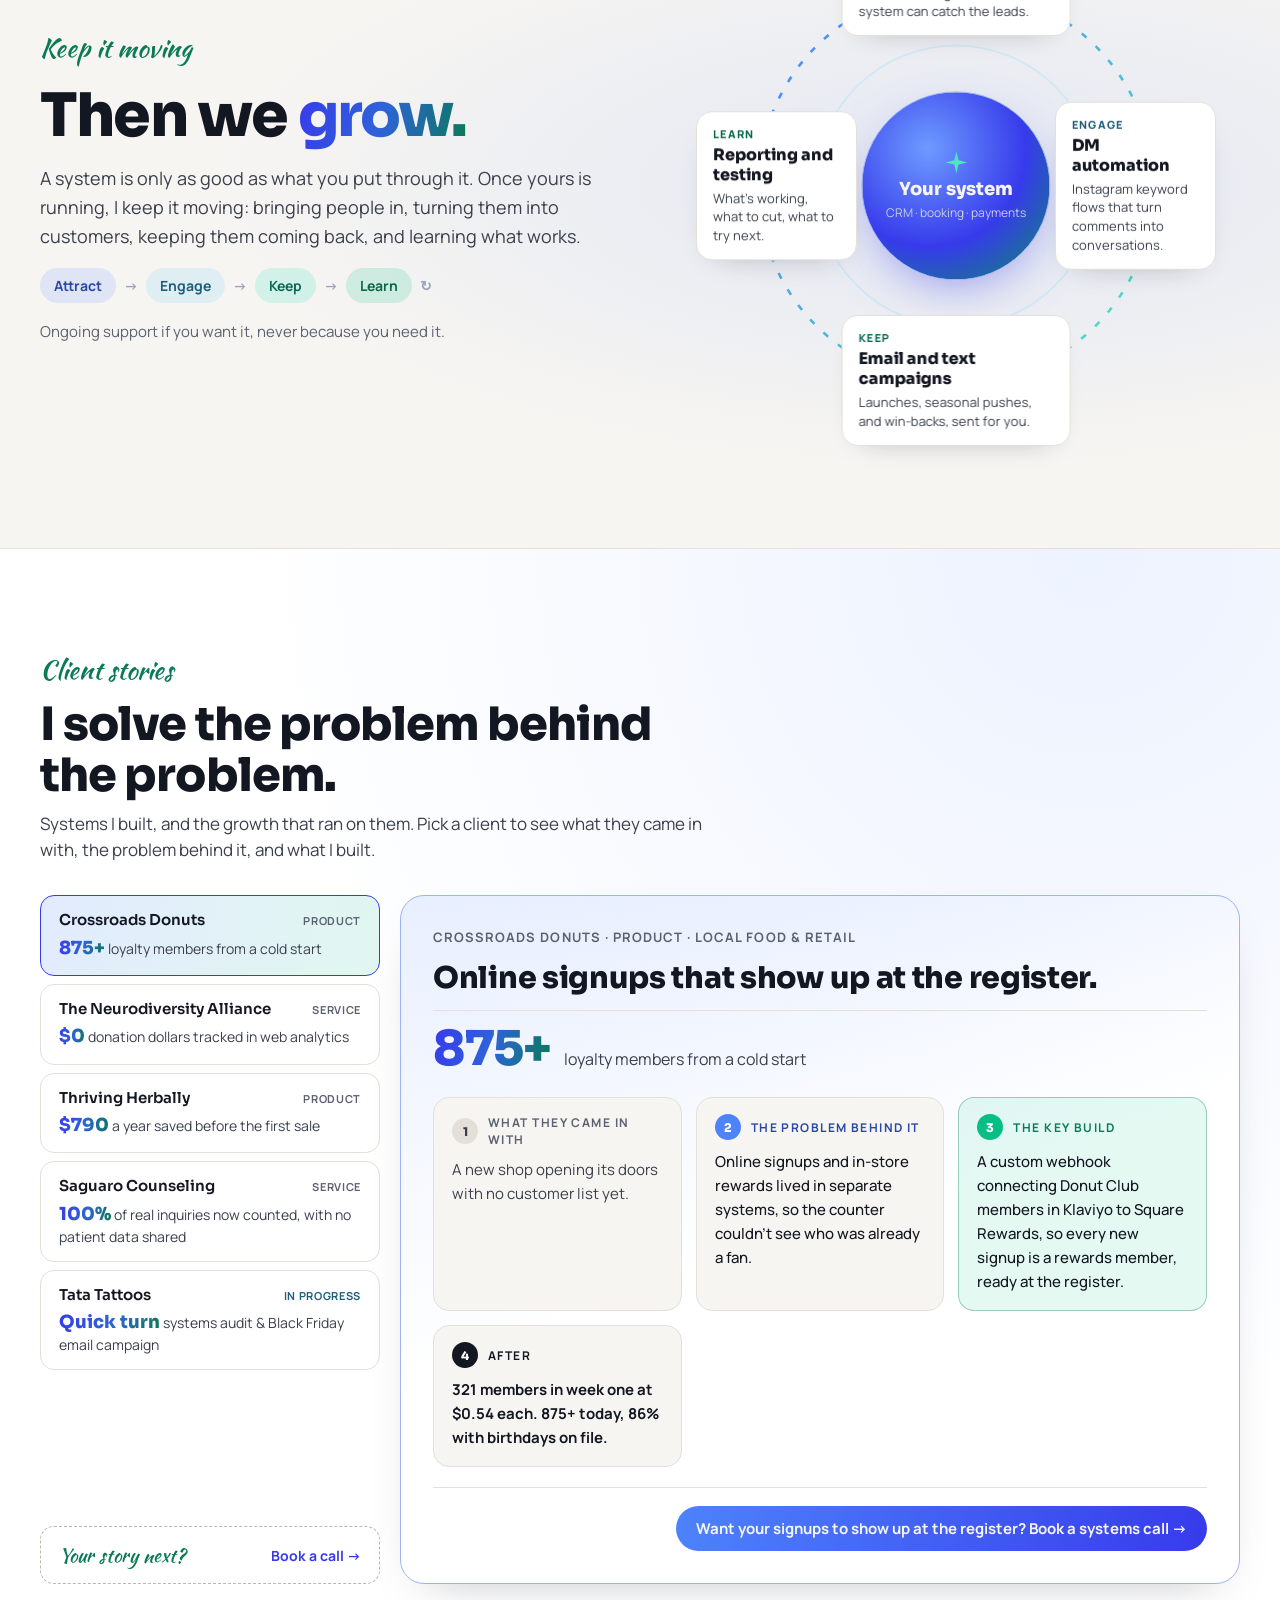
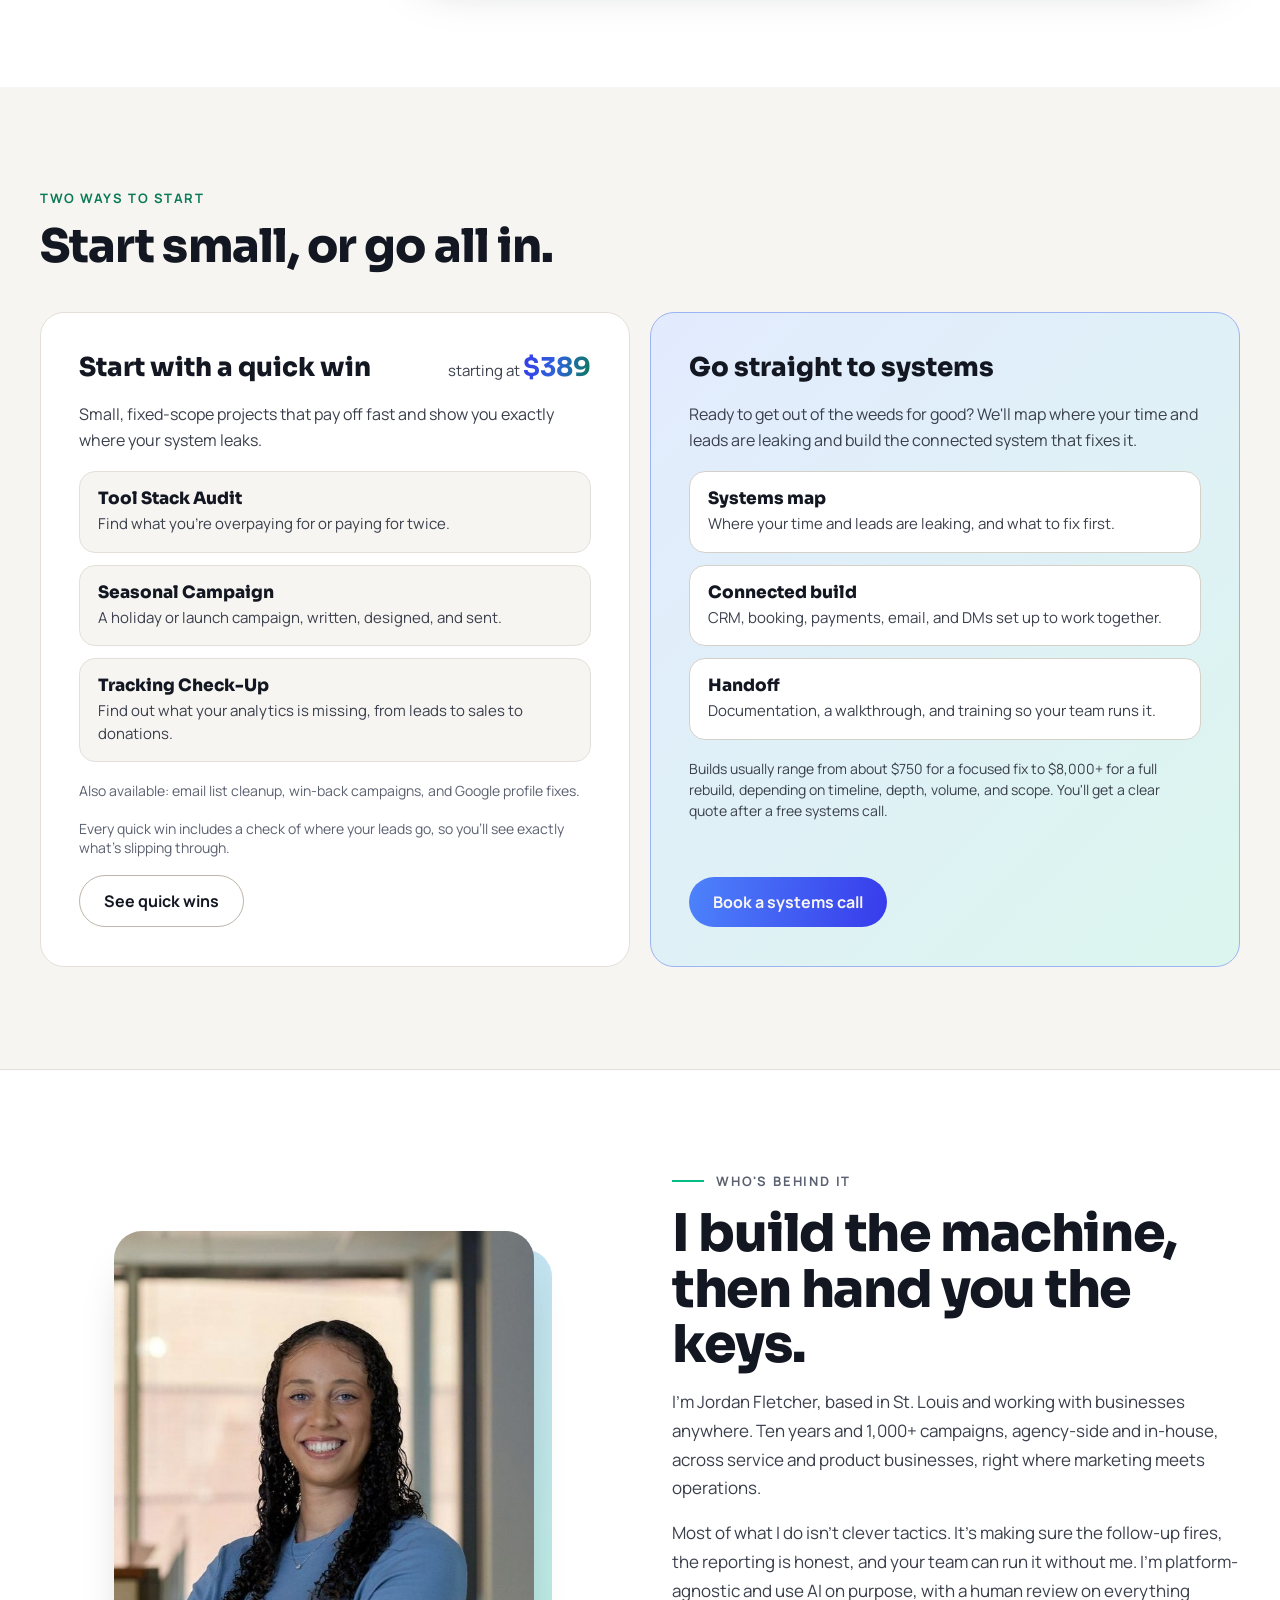
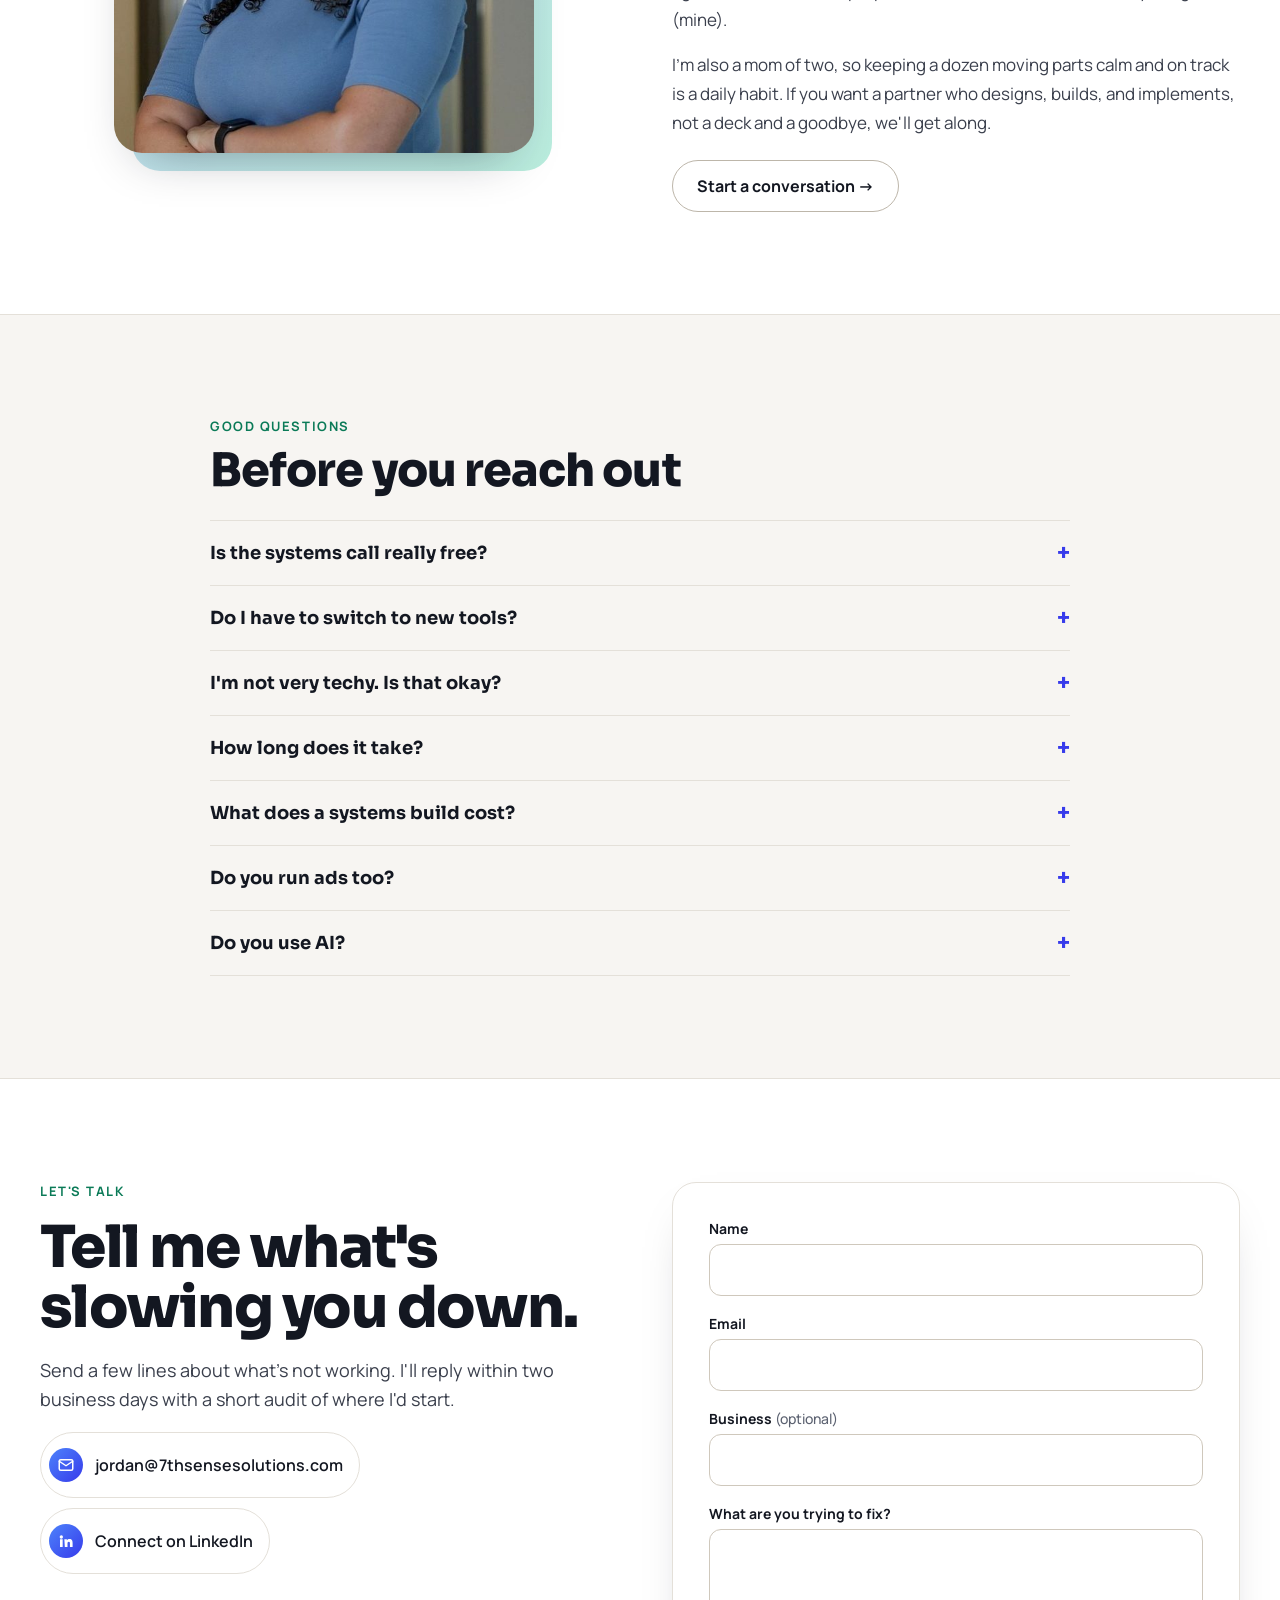
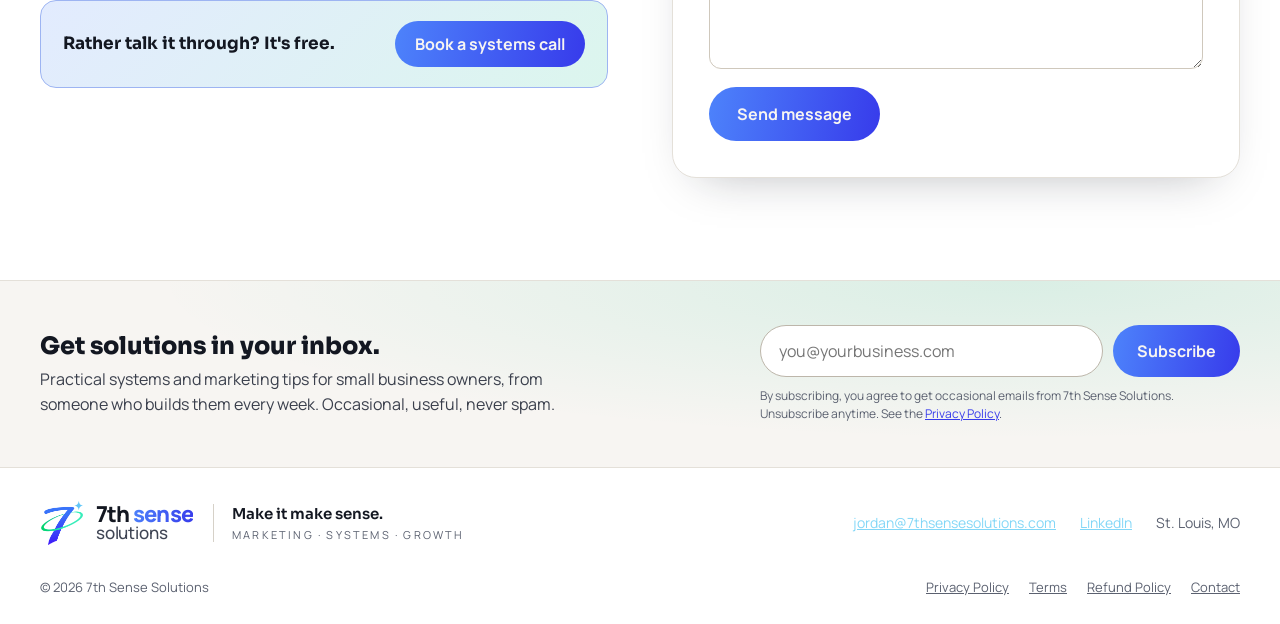
==== commit 970db033: "Launch new homepage: systems-first positioning - New all-light homepage with flip cards, client stor" ====
--- a/index.html
+++ b/index.html
@@ -1,1109 +1,818 @@
-<!DOCTYPE html>
+<!doctype html>
 <html lang="en">
 <head>
-  <meta charset="UTF-8" />
-  <meta name="viewport" content="width=device-width, initial-scale=1.0" />
-  <meta name="color-scheme" content="light" />
-  <meta name="theme-color" content="#F7F5F2" />
-
-  <title>7th Sense Solutions — Marketing & revenue systems that create predictable growth</title>
-  <meta name="description" content="7th Sense Solutions builds the marketing, revenue, and operational systems that help businesses scale with clarity. Strategy, systems, automation, and measurement — designed and implemented, not just advised." />
-  <meta name="author" content="Jordan Fletcher" />
-  <link rel="canonical" href="https://7thsensesolutions.com/" />
-
-  <!-- Open Graph -->
-  <meta property="og:type" content="website" />
-  <meta property="og:site_name" content="7th Sense Solutions" />
-  <meta property="og:title" content="7th Sense Solutions — Clarity in Motion" />
-  <meta property="og:description" content="We build the marketing, revenue, and operational systems that help businesses scale with clarity." />
-  <meta property="og:url" content="https://7thsensesolutions.com/" />
-  <meta property="og:image" content="https://7thsensesolutions.com/og-image.png" />
-  <meta property="og:image:width" content="1200" />
-  <meta property="og:image:height" content="630" />
-
-  <!-- Twitter -->
-  <meta name="twitter:card" content="summary_large_image" />
-  <meta name="twitter:title" content="7th Sense Solutions — Clarity in Motion" />
-  <meta name="twitter:description" content="Marketing, revenue, and operational systems that help businesses scale with clarity." />
-  <meta name="twitter:image" content="https://7thsensesolutions.com/og-image.png" />
-
-  <!-- Favicon — 7th Sense Solutions brand mark -->
-  <link rel="icon" type="image/png" sizes="256x256" href="[data-uri]" />
-  <link rel="icon" type="image/png" sizes="512x512" href="[data-uri]" />
-  <link rel="apple-touch-icon" href="[data-uri]" />
-
-  <!-- Fonts: Sora (display), Manrope (body), Bebas Neue (numerals), Barlow Condensed (labels) -->
-  <link rel="preconnect" href="https://fonts.googleapis.com" />
-  <link rel="preconnect" href="https://fonts.gstatic.com" crossorigin />
-  <link href="https://fonts.googleapis.com/css2?family=Sora:wght@400;500;600;700;800&family=Manrope:wght@400;500;600;700&family=Bebas+Neue&family=Barlow+Condensed:wght@500;600;700&display=swap" rel="stylesheet" />
-
-  <style>
-/* =====================================================================
-   7th Sense Solutions — styles.css
-   Brand: Signal Blue + Growth Emerald on Ivory (light) / Navy (dark)
-   Type:  Sora (display) · Manrope (body) · Bebas Neue (numerals) ·
-          Barlow Condensed (labels)
-   ---------------------------------------------------------------------
-   To use the alternate (prompt) palette instead, edit ONLY the tokens
-   in :root below — nothing else references raw hex values.
-   ===================================================================== */
-
-/* -------------------- DESIGN TOKENS -------------------- */
-:root {
-  /* Brand — light theme (established 7th Sense identity) */
-  --bg:          #F7F5F2;   /* Ivory */
-  --surface:     #FFFFFF;
-  --surface-2:   #FBFAF7;
-  --ink:         #14181F;   /* near-black text */
-  --ink-soft:    #5A6472;   /* muted */
-  --line:        rgba(20, 24, 31, 0.10);
-  --line-strong: rgba(20, 24, 31, 0.16);
-
-  --signal:      #5B6CFF;   /* Signal Blue */
-  --signal-deep: #3B49D6;
-  --emerald:     #19B47A;   /* Growth Emerald */
-  --accent:      #19B47A;   /* editorial accent (was red) — now Growth Emerald */
-
-  --shadow-sm: 0 1px 2px rgba(20,24,31,.05), 0 2px 8px rgba(20,24,31,.05);
-  --shadow-md: 0 10px 30px rgba(20,24,31,.08), 0 2px 8px rgba(20,24,31,.05);
-  --shadow-lg: 0 24px 60px rgba(20,24,31,.12);
-
-  /* Type */
-  --f-display: "Sora", ui-sans-serif, system-ui, sans-serif;
-  --f-body:    "Manrope", ui-sans-serif, system-ui, sans-serif;
-  --f-num:     "Bebas Neue", "Sora", sans-serif;
-  --f-label:   "Barlow Condensed", "Sora", sans-serif;
-
-  /* Layout */
-  --maxw: 1180px;
-  --gutter: clamp(20px, 5vw, 48px);
-  --radius: 18px;
-  --radius-sm: 12px;
-  --sec-pad: clamp(72px, 10vw, 132px);
-}
-
-/* -------------------- RESET / BASE -------------------- */
-*, *::before, *::after { box-sizing: border-box; }
-html { scroll-behavior: smooth; -webkit-text-size-adjust: 100%; }
-@media (prefers-reduced-motion: reduce) {
-  html { scroll-behavior: auto; }
-  *, *::before, *::after { animation-duration: .001ms !important; animation-iteration-count: 1 !important; transition-duration: .001ms !important; }
-}
-
-body {
-  margin: 0;
-  background: var(--bg);
-  color: var(--ink);
-  font-family: var(--f-body);
-  font-size: 17px;
-  line-height: 1.6;
-  -webkit-font-smoothing: antialiased;
-  text-rendering: optimizeLegibility;
-  transition: background .4s ease, color .4s ease;
-  overflow-x: hidden;
-}
-
-h1, h2, h3, h4 { font-family: var(--f-display); font-weight: 700; line-height: 1.08; letter-spacing: -0.02em; margin: 0; }
-p { margin: 0 0 1em; }
-a { color: inherit; text-decoration: none; }
-img, svg { display: block; max-width: 100%; }
-button { font-family: inherit; cursor: pointer; }
-
-.container { width: 100%; max-width: var(--maxw); margin-inline: auto; padding-inline: var(--gutter); }
-
-.sr-only, .hp {
-  position: absolute !important; width: 1px; height: 1px; padding: 0; margin: -1px;
-  overflow: hidden; clip: rect(0,0,0,0); white-space: nowrap; border: 0;
-}
-
-.skip-link {
-  position: fixed; top: -60px; left: 12px; z-index: 200;
-  background: var(--signal); color: #fff; padding: 10px 16px; border-radius: 10px;
-  font-weight: 600; transition: top .2s ease;
-}
-.skip-link:focus { top: 12px; }
-
-:focus-visible { outline: 2px solid var(--signal); outline-offset: 3px; border-radius: 6px; }
-
-/* -------------------- SHARED PRIMITIVES -------------------- */
-.eyebrow {
-  font-family: var(--f-label); text-transform: uppercase; letter-spacing: .16em;
-  font-weight: 600; font-size: .82rem; color: var(--ink-soft);
-  display: flex; align-items: center; gap: 12px; margin: 0 0 18px;
-}
-.eyebrow--center { justify-content: center; }
-.eyebrow__rule { display: inline-block; width: 34px; height: 2px; background: var(--accent); }
-
-.grad {
-  background: linear-gradient(100deg, var(--signal), var(--emerald));
-  -webkit-background-clip: text; background-clip: text; color: transparent;
-}
-
-.sec-head { max-width: 720px; margin-bottom: clamp(40px, 6vw, 64px); }
-.sec-head--center { margin-inline: auto; text-align: center; }
-.sec-title { font-size: clamp(2rem, 4.4vw, 3.25rem); }
-.sec-sub { color: var(--ink-soft); font-size: 1.12rem; margin: 18px 0 0; max-width: 60ch; }
-.sec-head--center .sec-sub { margin-inline: auto; }
-
-/* Registration marks (corner ticks) — brand signature */
-.reg { position: absolute; width: 16px; height: 16px; opacity: .8; pointer-events: none; }
-.reg::before, .reg::after { content: ""; position: absolute; background: var(--accent); }
-.reg::before { width: 16px; height: 2px; top: 0; }
-.reg::after  { width: 2px; height: 16px; left: 0; }
-.reg--tl { top: 22px; left: 22px; }
-.reg--tr { top: 22px; right: 22px; transform: scaleX(-1); }
-.reg--br { bottom: 22px; right: 22px; transform: scale(-1); }
-
-/* Buttons */
-.btn {
-  --btn-bg: var(--surface); --btn-fg: var(--ink);
-  display: inline-flex; align-items: center; gap: 8px; justify-content: center;
-  font-family: var(--f-display); font-weight: 600; font-size: .98rem; letter-spacing: -.01em;
-  padding: 12px 22px; border-radius: 999px; border: 1px solid var(--line-strong);
-  background: var(--btn-bg); color: var(--btn-fg);
-  transition: transform .18s ease, box-shadow .2s ease, background .2s ease, border-color .2s ease;
-  will-change: transform;
-}
-.btn:hover { transform: translateY(-2px); }
-.btn--lg { padding: 15px 28px; font-size: 1.02rem; }
-.btn--primary {
-  --btn-bg: var(--signal); --btn-fg: #fff; border-color: transparent;
-  box-shadow: 0 8px 22px -6px color-mix(in srgb, var(--signal) 60%, transparent);
-}
-.btn--primary:hover { --btn-bg: var(--signal-deep); box-shadow: 0 14px 30px -8px color-mix(in srgb, var(--signal) 65%, transparent); }
-.btn--ghost { background: transparent; border-color: var(--line-strong); }
-.btn--ghost:hover { border-color: var(--signal); color: var(--signal); }
-
-/* -------------------- SCROLL PROGRESS -------------------- */
-.scroll-progress { position: fixed; inset: 0 0 auto 0; height: 3px; z-index: 120; background: transparent; }
-.scroll-progress span { display: block; height: 100%; width: 0; background: linear-gradient(90deg, var(--signal), var(--emerald)); transition: width .1s linear; }
-
-/* -------------------- NAV -------------------- */
-.nav { position: sticky; top: 0; z-index: 100; background: color-mix(in srgb, var(--bg) 82%, transparent); backdrop-filter: blur(14px) saturate(1.3); border-bottom: 1px solid transparent; transition: border-color .3s ease, background .3s ease, box-shadow .3s ease; }
-.nav.is-stuck { border-color: var(--line); box-shadow: var(--shadow-sm); }
-.nav__inner { display: flex; align-items: center; justify-content: space-between; gap: 18px; height: 70px; }
-
-.brand { display: inline-flex; align-items: center; gap: 11px; }
-.brand__mark { display: grid; place-items: center; }
-.brand__mark img { display: block; border-radius: 9px; }
-.brand__type { display: flex; flex-direction: column; line-height: 1; }
-.brand__type b { font-family: var(--f-display); font-weight: 800; font-size: 1.02rem; letter-spacing: -.02em; }
-.brand__type em { font-family: var(--f-label); font-style: normal; text-transform: uppercase; letter-spacing: .22em; font-size: .62rem; color: var(--ink-soft); }
-
-.nav__links { display: flex; gap: 26px; }
-.nav__links a { font-family: var(--f-display); font-weight: 500; font-size: .95rem; color: var(--ink-soft); position: relative; padding: 4px 0; transition: color .2s ease; }
-.nav__links a::after { content: ""; position: absolute; left: 0; bottom: -2px; width: 0; height: 2px; background: var(--signal); transition: width .25s ease; }
-.nav__links a:hover { color: var(--ink); } .nav__links a:hover::after { width: 100%; }
-
-.nav__actions { display: flex; align-items: center; gap: 12px; }
-.nav__burger { display: none; width: 40px; height: 40px; border-radius: 12px; border: 1px solid var(--line-strong); background: var(--surface); position: relative; }
-.nav__burger span { position: absolute; left: 10px; right: 10px; height: 2px; background: var(--ink); transition: transform .25s ease, opacity .2s ease; }
-.nav__burger span:first-child { top: 15px; } .nav__burger span:last-child { bottom: 15px; }
-.nav__burger[aria-expanded="true"] span:first-child { transform: translateY(4px) rotate(45deg); }
-.nav__burger[aria-expanded="true"] span:last-child { transform: translateY(-4px) rotate(-45deg); }
-
-.mobile-menu { display: none; flex-direction: column; gap: 4px; padding: 14px var(--gutter) 22px; border-top: 1px solid var(--line); background: var(--bg); }
-.mobile-menu a { padding: 12px 4px; font-family: var(--f-display); font-weight: 500; border-bottom: 1px solid var(--line); }
-.mobile-menu a.btn { justify-content: center; margin-top: 10px; border-bottom: none; }
-
-/* -------------------- HERO -------------------- */
-.hero { position: relative; padding: clamp(56px, 9vw, 104px) 0 var(--sec-pad); overflow: hidden; }
-.hero::before { content: ""; position: absolute; top: -20%; right: -10%; width: 620px; height: 620px; background: radial-gradient(circle, color-mix(in srgb, var(--signal) 20%, transparent), transparent 62%); filter: blur(20px); pointer-events: none; z-index: 0; }
-.hero__grid { position: relative; z-index: 1; display: grid; grid-template-columns: 1.05fr .95fr; gap: clamp(30px, 5vw, 60px); align-items: center; }
-.hero__title { font-size: clamp(2.6rem, 6.4vw, 4.6rem); font-weight: 800; margin: 6px 0 0; }
-.hero__lede { font-size: clamp(1.08rem, 1.6vw, 1.3rem); color: var(--ink-soft); max-width: 46ch; margin: 26px 0 0; }
-.hero__cta { display: flex; flex-wrap: wrap; gap: 14px; margin: 34px 0 0; }
-.hero__note { font-family: var(--f-label); text-transform: uppercase; letter-spacing: .12em; font-size: .82rem; color: var(--ink-soft); margin: 22px 0 0; }
-
-.hero__art { position: relative; display: grid; place-items: center; }
-.hero-badge { position: relative; display: grid; place-items: center; width: min(100%, 440px); aspect-ratio: 1; }
-.hero-icon { position: relative; z-index: 2; width: min(74%, 344px); height: auto; filter: drop-shadow(0 26px 50px rgba(20,24,31,.26)); animation: float 7s ease-in-out infinite; }
-.hero-ring { position: absolute; z-index: 1; border-radius: 50%; border: 1.5px solid var(--line-strong); }
-.hero-ring        { width: 60%;  height: 60%; }
-.hero-ring--2 { width: 80%;  height: 80%; border-style: dashed; border-color: color-mix(in srgb, var(--signal) 34%, transparent); animation: spin 34s linear infinite; }
-.hero-ring--3 { width: 100%; height: 100%; border-color: color-mix(in srgb, var(--emerald) 26%, transparent); }
-@keyframes float { 0%,100% { transform: translateY(0); } 50% { transform: translateY(-12px); } }
-@keyframes spin  { to { transform: rotate(360deg); } }
-@media (prefers-reduced-motion: reduce) { .hero-icon, .hero-ring--2 { animation: none; } }
-
-/* -------------------- STATS -------------------- */
-.stats { padding: 0 0 var(--sec-pad); }
-.stats__grid { display: grid; grid-template-columns: repeat(5, 1fr); gap: 1px; background: var(--line); border: 1px solid var(--line); border-radius: var(--radius); overflow: hidden; margin-top: 26px; box-shadow: var(--shadow-sm); }
-.stat { background: var(--surface); padding: clamp(26px, 3vw, 38px) 22px; text-align: center; }
-.stat__num { display: block; font-family: var(--f-num); font-size: clamp(2.6rem, 4.5vw, 3.6rem); line-height: 1; color: var(--ink); letter-spacing: .01em; }
-.stat__label { display: block; font-family: var(--f-label); text-transform: uppercase; letter-spacing: .1em; font-size: .78rem; color: var(--ink-soft); margin-top: 10px; }
-.stats__foot { text-align: center; font-size: .82rem; color: var(--ink-soft); margin: 18px 0 0; opacity: .85; }
-
-/* -------------------- SERVICES -------------------- */
-.services { padding: var(--sec-pad) 0; background: var(--surface-2); border-top: 1px solid var(--line); border-bottom: 1px solid var(--line); }
-.svc-grid { display: grid; grid-template-columns: repeat(4, 1fr); gap: 18px; }
-.svc-card { background: var(--surface); border: 1px solid var(--line); border-radius: var(--radius); padding: 26px 24px 28px; transition: transform .22s ease, box-shadow .22s ease, border-color .22s ease; position: relative; }
-.svc-card:hover, .svc-card:focus-within { transform: translateY(-4px); box-shadow: var(--shadow-md); border-color: color-mix(in srgb, var(--signal) 40%, var(--line)); }
-.svc-card__top { display: flex; align-items: center; justify-content: space-between; margin-bottom: 18px; }
-.svc-idx { font-family: var(--f-num); font-size: 1.5rem; color: var(--signal); letter-spacing: .06em; }
-.svc-ic { width: 30px; height: 30px; stroke: var(--signal); fill: none; stroke-width: 1.7; stroke-linecap: round; stroke-linejoin: round; }
-.svc-card h3 { font-size: 1.18rem; margin-bottom: 8px; }
-.svc-card p { font-size: .96rem; color: var(--ink-soft); margin: 0 0 10px; }
-.svc-out { font-family: var(--f-label); text-transform: uppercase; letter-spacing: .06em; font-size: .8rem; color: var(--emerald) !important; margin: 0 !important; }
-
-/* -------------------- WHY -------------------- */
-.why { position: relative; padding: var(--sec-pad) 0; }
-.why__grid { display: grid; grid-template-columns: 1fr 1fr; gap: clamp(36px, 6vw, 80px); align-items: start; }
-.why__body { color: var(--ink-soft); font-size: 1.08rem; }
-.why__list { list-style: none; margin: 0; padding: 0; display: grid; grid-template-columns: 1fr 1fr; gap: 1px; background: var(--line); border: 1px solid var(--line); border-radius: var(--radius); overflow: hidden; }
-.why__list li { background: var(--surface); padding: 22px 20px; display: flex; flex-direction: column; gap: 6px; }
-.why__list b { font-family: var(--f-display); font-size: 1.02rem; }
-.why__list span { font-size: .9rem; color: var(--ink-soft); }
-
-/* -------------------- FRAMEWORK -------------------- */
-.framework { padding: var(--sec-pad) 0; background: var(--surface-2); border-top: 1px solid var(--line); border-bottom: 1px solid var(--line); }
-.fw { display: grid; grid-template-columns: 300px 1fr; gap: 22px; align-items: stretch; }
-.fw__pillars { display: flex; flex-direction: column; gap: 10px; }
-.fw-pill { display: flex; align-items: center; gap: 14px; text-align: left; padding: 16px 18px; border-radius: var(--radius-sm); border: 1px solid var(--line); background: var(--surface); color: var(--ink); transition: border-color .2s ease, transform .2s ease, background .2s ease; }
-.fw-pill:hover { transform: translateX(3px); border-color: color-mix(in srgb, var(--signal) 45%, var(--line)); }
-.fw-pill.is-active { border-color: var(--signal); background: color-mix(in srgb, var(--signal) 8%, var(--surface)); box-shadow: inset 3px 0 0 var(--signal); }
-.fw-pill__n { font-family: var(--f-num); font-size: 1.5rem; color: var(--signal); min-width: 30px; }
-.fw-pill__t { font-family: var(--f-display); font-weight: 600; font-size: 1.04rem; }
-
-.fw__panel { border: 1px solid var(--line); border-radius: var(--radius); background: var(--surface); padding: clamp(28px, 4vw, 48px); position: relative; overflow: hidden; box-shadow: var(--shadow-sm); }
-.fw__panel::after { content: ""; position: absolute; inset: 0; background: radial-gradient(600px circle at 90% 10%, color-mix(in srgb, var(--signal) 10%, transparent), transparent 60%); pointer-events: none; }
-.fw__panel-body { position: relative; display: grid; grid-template-columns: auto 1fr; gap: clamp(20px, 3vw, 40px); align-items: center; }
-.fw__big { font-family: var(--f-num); font-size: clamp(5rem, 12vw, 9rem); line-height: .8; color: transparent; -webkit-text-stroke: 2px var(--signal); text-stroke: 2px var(--signal); opacity: .55; }
-.fw__text h3 { font-size: clamp(1.6rem, 3vw, 2.2rem); margin-bottom: 12px; }
-.fw__text p { color: var(--ink-soft); font-size: 1.06rem; max-width: 52ch; }
-.fw__deliver { color: var(--emerald) !important; font-family: var(--f-label); text-transform: uppercase; letter-spacing: .06em; font-size: .86rem; margin-top: 14px !important; }
-.fw-fade { animation: fwFade .4s ease; }
-@keyframes fwFade { from { opacity: 0; transform: translateY(8px); } to { opacity: 1; transform: none; } }
-
-/* -------------------- SYSTEMS -------------------- */
-.systems { padding: var(--sec-pad) 0; }
-.sys-grid { display: grid; grid-template-columns: repeat(3, 1fr); gap: 18px; }
-.sys-card { position: relative; border: 1px solid var(--line); border-radius: var(--radius); padding: 26px 24px; background: linear-gradient(180deg, var(--surface), var(--surface-2)); transition: transform .22s ease, box-shadow .22s ease, border-color .22s ease; overflow: hidden; }
-.sys-card::before { content: ""; position: absolute; inset: 0 auto 0 0; width: 3px; background: linear-gradient(var(--signal), var(--emerald)); opacity: .0; transition: opacity .22s ease; }
-.sys-card:hover { transform: translateY(-4px); box-shadow: var(--shadow-md); border-color: color-mix(in srgb, var(--signal) 40%, var(--line)); }
-.sys-card:hover::before { opacity: 1; }
-.sys-card--wide { grid-column: span 3; background: linear-gradient(110deg, color-mix(in srgb, var(--signal) 10%, var(--surface)), var(--surface-2)); }
-.badge { display: inline-flex; align-items: center; gap: 6px; font-family: var(--f-label); text-transform: uppercase; letter-spacing: .1em; font-size: .72rem; font-weight: 600; color: var(--signal); border: 1px solid color-mix(in srgb, var(--signal) 40%, transparent); border-radius: 999px; padding: 4px 12px; margin-bottom: 16px; }
-.badge::before { content: ""; width: 6px; height: 6px; border-radius: 50%; background: var(--signal); }
-.sys-card h3 { font-size: 1.16rem; margin-bottom: 8px; }
-.sys-card p { color: var(--ink-soft); font-size: .96rem; margin: 0; }
-
-/* -------------------- RESOURCES -------------------- */
-.resources { padding: var(--sec-pad) 0; background: var(--surface-2); border-top: 1px solid var(--line); border-bottom: 1px solid var(--line); }
-.resources__grid { display: grid; grid-template-columns: 1fr 1fr; gap: clamp(30px, 5vw, 64px); align-items: center; }
-.res-list { list-style: none; margin: 26px 0 0; padding: 0; display: grid; gap: 10px; }
-.res-list li { display: flex; align-items: center; gap: 12px; font-family: var(--f-display); font-weight: 500; }
-.res-list li::before { content: ""; width: 22px; height: 22px; flex: none; border-radius: 7px; background: color-mix(in srgb, var(--emerald) 16%, transparent); border: 1px solid color-mix(in srgb, var(--emerald) 50%, transparent); background-image: url("data:image/svg+xml,%3Csvg xmlns='http://www.w3.org/2000/svg' viewBox='0 0 24 24' fill='none' stroke='%2319B47A' stroke-width='3' stroke-linecap='round' stroke-linejoin='round'%3E%3Cpath d='M5 12l4 4 10-11'/%3E%3C/svg%3E"); background-size: 14px; background-position: center; background-repeat: no-repeat; }
-
-.signup { background: var(--surface); border: 1px solid var(--line); border-radius: var(--radius); padding: clamp(26px, 3vw, 38px); box-shadow: var(--shadow-md); }
-.signup h3 { font-size: 1.32rem; margin-bottom: 8px; }
-.signup > p { color: var(--ink-soft); font-size: .96rem; }
-.signup__form { display: flex; gap: 10px; margin-top: 18px; flex-wrap: wrap; }
-.signup__form input { flex: 1 1 200px; min-width: 0; padding: 13px 16px; border-radius: 12px; border: 1px solid var(--line-strong); background: var(--bg); color: var(--ink); font: inherit; }
-.signup__form input:focus-visible { border-color: var(--signal); }
-.signup__msg { margin: 12px 0 0; font-size: .9rem; color: var(--emerald); min-height: 1.2em; }
-
-/* -------------------- ABOUT -------------------- */
-.about { padding: var(--sec-pad) 0; }
-.about__grid { display: grid; grid-template-columns: .8fr 1.2fr; gap: clamp(30px, 5vw, 70px); align-items: center; }
-.portrait { position: relative; margin: 0; aspect-ratio: 4/5; border-radius: var(--radius); border: 1px solid var(--line-strong); overflow: hidden; box-shadow: var(--shadow-md); background: var(--surface-2); }
-.portrait img { width: 100%; height: 100%; object-fit: cover; object-position: 50% 12%; display: block; }
-.portrait .reg { z-index: 2; }
-.portrait__mono { font-family: var(--f-num); font-size: clamp(4rem, 10vw, 7rem); color: color-mix(in srgb, var(--ink) 22%, transparent); }
-.portrait__cap { position: absolute; bottom: 16px; font-family: var(--f-label); text-transform: uppercase; letter-spacing: .14em; font-size: .72rem; color: var(--ink-soft); }
-.about__copy p { color: var(--ink-soft); font-size: 1.06rem; }
-.about__copy .btn { margin-top: 12px; }
-
-/* -------------------- TESTIMONIALS -------------------- */
-.quotes { padding: var(--sec-pad) 0; background: var(--surface-2); border-top: 1px solid var(--line); border-bottom: 1px solid var(--line); }
-.quote-grid { display: grid; grid-template-columns: repeat(3, 1fr); gap: 18px; }
-.quote { margin: 0; background: var(--surface); border: 1px solid var(--line); border-radius: var(--radius); padding: 30px 26px; position: relative; }
-.quote::before { content: "\201C"; position: absolute; top: 6px; left: 20px; font-family: var(--f-display); font-size: 4.4rem; line-height: 1; color: color-mix(in srgb, var(--signal) 26%, transparent); }
-.quote blockquote { margin: 22px 0 20px; font-size: 1.04rem; line-height: 1.55; position: relative; }
-.quote figcaption { display: flex; flex-direction: column; gap: 2px; border-top: 1px solid var(--line); padding-top: 14px; }
-.quote__who { font-family: var(--f-display); font-weight: 600; }
-.quote__meta { font-family: var(--f-label); text-transform: uppercase; letter-spacing: .08em; font-size: .74rem; color: var(--ink-soft); }
-
-/* -------------------- CONTACT -------------------- */
-.contact { position: relative; padding: var(--sec-pad) 0; }
-.contact__grid { display: grid; grid-template-columns: 1fr 1fr; gap: clamp(34px, 6vw, 72px); align-items: start; }
-.contact__sub { color: var(--ink-soft); font-size: 1.08rem; max-width: 44ch; }
-.contact__links { list-style: none; margin: 28px 0 0; padding: 0; display: grid; gap: 16px; }
-.contact__links li { display: flex; flex-direction: column; gap: 3px; }
-.contact__k { font-family: var(--f-label); text-transform: uppercase; letter-spacing: .12em; font-size: .74rem; color: var(--ink-soft); }
-.contact__links a { font-family: var(--f-display); font-weight: 600; font-size: 1.08rem; color: var(--signal); width: fit-content; }
-.contact__links a:hover { text-decoration: underline; }
-
-.contact__form { background: var(--surface); border: 1px solid var(--line); border-radius: var(--radius); padding: clamp(24px, 3vw, 36px); box-shadow: var(--shadow-md); display: grid; gap: 16px; }
-.field { display: grid; gap: 6px; }
-.field label { font-family: var(--f-display); font-weight: 500; font-size: .92rem; }
-.field .opt { color: var(--ink-soft); font-weight: 400; }
-.field input, .field textarea { padding: 12px 14px; border-radius: 12px; border: 1px solid var(--line-strong); background: var(--bg); color: var(--ink); font: inherit; resize: vertical; }
-.field input:focus-visible, .field textarea:focus-visible { border-color: var(--signal); }
-.contact__msg { margin: 0; font-size: .92rem; color: var(--emerald); min-height: 1.2em; }
-
-/* -------------------- FOOTER -------------------- */
-.footer { background: var(--surface-2); border-top: 1px solid var(--line); padding: clamp(50px, 7vw, 76px) 0 28px; }
-.footer__grid { display: grid; grid-template-columns: 1.6fr repeat(4, 1fr); gap: 30px; }
-.footer__tag { font-family: var(--f-display); font-weight: 700; font-size: 1.1rem; margin: 16px 0 6px; }
-.footer__desc { color: var(--ink-soft); font-size: .9rem; max-width: 34ch; }
-.footer__col h4 { font-family: var(--f-label); text-transform: uppercase; letter-spacing: .12em; font-size: .8rem; color: var(--ink-soft); margin-bottom: 14px; }
-.footer__col a { display: block; color: var(--ink); font-size: .95rem; padding: 5px 0; opacity: .82; transition: opacity .2s ease, color .2s ease; }
-.footer__col a:hover { opacity: 1; color: var(--signal); }
-.footer__bar { display: flex; align-items: center; justify-content: space-between; gap: 16px; margin-top: 40px; padding-top: 22px; border-top: 1px solid var(--line); }
-.footer__bar p { margin: 0; color: var(--ink-soft); font-size: .88rem; }
-.footer__social { display: flex; gap: 8px; }
-.footer__social a { width: 38px; height: 38px; border-radius: 10px; border: 1px solid var(--line-strong); display: grid; place-items: center; color: var(--ink); transition: transform .2s ease, border-color .2s ease, color .2s ease; }
-.footer__social a:hover { transform: translateY(-2px); border-color: var(--signal); color: var(--signal); }
-.footer__social svg { fill: currentColor; }
-
-/* -------------------- SCROLL REVEAL -------------------- */
-.reveal { opacity: 0; transform: translateY(24px); transition: opacity .6s cubic-bezier(.2,.7,.3,1), transform .6s cubic-bezier(.2,.7,.3,1); }
-.reveal.is-in { opacity: 1; transform: none; }
-@media (prefers-reduced-motion: reduce) { .reveal { opacity: 1; transform: none; } }
-
-/* -------------------- RESPONSIVE -------------------- */
-@media (max-width: 1080px) {
-  .svc-grid { grid-template-columns: repeat(2, 1fr); }
-  .stats__grid { grid-template-columns: repeat(3, 1fr); }
-  .stat--wide { grid-column: span 3; }
-  .sys-grid { grid-template-columns: repeat(2, 1fr); }
-  .sys-card--wide { grid-column: span 2; }
-  .quote-grid { grid-template-columns: 1fr; }
-  .footer__grid { grid-template-columns: 1fr 1fr 1fr; }
-  .footer__brand { grid-column: 1 / -1; }
-}
-
-@media (max-width: 860px) {
-  .nav__links { display: none; }
-  .nav__cta { display: none; }
-  .nav__burger { display: block; }
-  .mobile-menu.is-open { display: flex; }
-  .hero__grid { grid-template-columns: 1fr; }
-  .hero__art { order: -1; max-width: 380px; margin-inline: auto; }
-  .why__grid, .resources__grid, .about__grid, .contact__grid { grid-template-columns: 1fr; }
-  .fw { grid-template-columns: 1fr; }
-  .fw__pillars { flex-direction: row; overflow-x: auto; padding-bottom: 4px; }
-  .fw-pill { flex: 1 0 auto; }
-  .fw__panel-body { grid-template-columns: 1fr; }
-  .about__portrait { max-width: 340px; }
-}
-
-@media (max-width: 560px) {
-  body { font-size: 16px; }
-  .svc-grid { grid-template-columns: 1fr; }
-  .stats__grid { grid-template-columns: 1fr 1fr; }
-  .stat--wide { grid-column: span 2; }
-  .sys-grid { grid-template-columns: 1fr; }
-  .sys-card--wide { grid-column: span 1; }
-  .why__list { grid-template-columns: 1fr; }
-  .footer__grid { grid-template-columns: 1fr 1fr; }
-  .footer__bar { flex-direction: column; align-items: flex-start; }
-  .fw__big { -webkit-text-stroke-width: 1.4px; }
-}
-
+<meta charset="utf-8">
+<meta name="viewport" content="width=device-width, initial-scale=1">
+<link rel="icon" href="/favicon.ico" sizes="any">
+<link rel="icon" type="image/png" sizes="32x32" href="/favicon-32.png">
+<link rel="icon" type="image/png" sizes="16x16" href="/favicon-16.png">
+<link rel="apple-touch-icon" href="/apple-touch-icon.png">
+<meta name="theme-color" content="#F7F5F2">
+<title>7th Sense Solutions | Marketing & business systems that run without you</title>
+<meta name="description" content="Marketing and business systems for small businesses. I build the systems that capture every lead, follow up for you, and connect your tools, so you can get out of the weeds. Based in St. Louis.">
+<link rel="canonical" href="https://7thsensesolutions.com/">
+<meta property="og:type" content="website">
+<meta property="og:site_name" content="7th Sense Solutions">
+<meta property="og:title" content="Less busywork. More mission. | 7th Sense Solutions">
+<meta property="og:description" content="Marketing and business systems for small businesses. I build the systems that capture every lead, follow up for you, and connect your tools, so you can get out of the weeds. Based in St. Louis.">
+<meta property="og:url" content="https://7thsensesolutions.com/">
+<meta property="og:image" content="https://7thsensesolutions.com/images/og-image.png">
+<meta property="og:image:width" content="1200">
+<meta property="og:image:height" content="630">
+<meta name="twitter:card" content="summary_large_image">
+<script type="application/ld+json">{"@context": "https://schema.org", "@type": "ProfessionalService", "name": "7th Sense Solutions", "url": "https://7thsensesolutions.com/", "image": "https://7thsensesolutions.com/images/og-image.png", "logo": "https://7thsensesolutions.com/favicon-512.png", "slogan": "Make it make sense.", "description": "Marketing and business systems for small businesses. I build the systems that capture every lead, follow up for you, and connect your tools, so you can get out of the weeds. Based in St. Louis.", "address": {"@type": "PostalAddress", "addressLocality": "St. Louis", "addressRegion": "MO", "addressCountry": "US"}, "areaServed": "US"}</script>
+<link rel="preconnect" href="https://fonts.googleapis.com">
+<link href="https://fonts.googleapis.com/css2?family=Sora:wght@300;400;600;700;800&amp;family=Manrope:wght@400;500;700;800&amp;family=Kaushan+Script&amp;display=swap" rel="stylesheet">
+<style>
+body{margin:0;background:#F7F5F2}
+a{color:#83D7F7}a:hover{color:#4FE5C2}
+.grad-l{background:linear-gradient(100deg,#373BEB 0%,#2E63D9 50%,#0A7A57 100%);-webkit-background-clip:text;background-clip:text;color:transparent}
+.grad{background:linear-gradient(100deg,#4D83FB 0%,#83D7F7 50%,#4FE5C2 100%);-webkit-background-clip:text;background-clip:text;color:transparent}
+.tease{cursor:pointer;transition:transform .15s ease,border-color .15s ease}
+.tease:hover{transform:translateY(-3px)}
+.tease:focus-visible{outline:2px solid #4FE5C2;outline-offset:3px}
+.next:hover{border-color:#4FE5C2}
+.btn-primary{background:linear-gradient(100deg,#4D83FB,#373BEB);color:#F7F5F2}
+.btn-primary:hover{color:#F7F5F2;filter:brightness(1.08)}
+.btn-ghost:hover{border-color:#4FE5C2;color:#F7F5F2}
+#start .btn-ghost:hover{border-color:#0A7A57;color:#131721}
+input:focus-visible,textarea:focus-visible{outline:2px solid #373BEB;outline-offset:2px}
+.navlink{color:#C9CFDC;text-decoration:none}
+.navlink:hover{color:#F7F5F2}
+.light-page header .navlink{color:#3A3F4C}
+.light-page header .navlink:hover{color:#131721}
+.light-page section:not(#stories) .btn-ghost:hover{border-color:#0A7A57;color:#131721}
+.light-page .row:hover{border-color:#373BEB}
+.contact-pill:hover{border-color:#373BEB!important}
+.faq summary::-webkit-details-marker{display:none}
+.faq[open] .faq-icon{transform:rotate(45deg)}
+.faq-icon{transition:transform .2s ease}
+.faq summary:hover{color:#373BEB}
+.faq summary:focus-visible{outline:2px solid #373BEB;outline-offset:4px;border-radius:6px}
+.light-page .chip:hover{border-color:#0A7A57!important;color:#131721!important}
+.orbit{position:relative;width:100%;max-width:520px;aspect-ratio:1/1;margin:0 auto}
+.orbit .ring{position:absolute;inset:0;width:100%;height:100%}
+.spin{animation:spin 60s linear infinite}
+.spin-rev{animation:spin 24s linear infinite reverse}
+@keyframes spin{to{transform:rotate(360deg)}}
+.orbit .core{position:absolute;left:50%;top:50%;transform:translate(-50%,-50%);width:36%;aspect-ratio:1/1;border-radius:50%;display:flex;flex-direction:column;align-items:center;justify-content:center;gap:4px;text-align:center;background:radial-gradient(circle at 35% 30%,rgba(77,131,251,0.55),rgba(55,59,235,0.35) 45%,rgba(5,190,133,0.25) 100%);border:1px solid rgba(79,229,194,0.5);box-shadow:0 0 60px rgba(77,131,251,0.35),inset 0 0 30px rgba(79,229,194,0.15)}
+.orbit .node{position:absolute;width:44%;box-sizing:border-box;display:flex;flex-direction:column;gap:4px;padding:14px 16px;border-radius:16px;background:rgba(27,33,50,0.92);border:1px solid rgba(131,215,247,0.22);backdrop-filter:blur(6px);transition:transform .2s ease,border-color .2s ease}
+.orbit .node:hover{border-color:#4FE5C2}
+.grow-light .orbit .node{background:#FFFFFF;border-color:#E4E0D9;box-shadow:0 12px 30px -22px rgba(19,23,33,0.4)}
+.grow-light .orbit .core{background:radial-gradient(circle at 35% 30%,#6E9BFF,#373BEB 55%,#0A8F66 100%);color:#FFFFFF;border-color:#9DB4F2;box-shadow:0 18px 50px -18px rgba(55,59,235,0.55)}
+.grow-light .orbit .core span{color:#F7F5F2}
+.n-top{left:50%;top:0;transform:translateX(-50%)}
+.n-bottom{left:50%;bottom:0;transform:translateX(-50%)}
+.n-left{left:0;top:50%;transform:translateY(-50%);width:31%!important}
+.n-right{right:0;top:50%;transform:translateY(-50%);width:31%!important}
+@media (max-width: 760px){.orbit{aspect-ratio:auto;display:grid;gap:12px;max-width:none}.orbit .ring{display:none}.orbit .core{position:static;transform:none;width:auto;aspect-ratio:auto;border-radius:16px;padding:18px;flex-direction:row;gap:10px}.orbit .node{position:static;transform:none!important;width:auto!important}}
+@media (prefers-reduced-motion:reduce){.spin,.spin-rev{animation:none}}
+.flip{perspective:1200px}
+.flip .inner{transition:transform .55s cubic-bezier(.2,.7,.2,1);transform-style:preserve-3d}
+.flip .face{backface-visibility:hidden;-webkit-backface-visibility:hidden}
+.flip .back{transform:rotateY(180deg)}
+.flip .inner.flipped{transform:rotateY(180deg)}
+@media (hover:hover){.flip:hover .inner{transform:rotateY(180deg)}}
+.flip:focus-visible{outline:2px solid #4FE5C2;outline-offset:4px;border-radius:20px}
+@media (prefers-reduced-motion:reduce){.flip .inner{transition:none}}
+.chip:hover{border-color:#4FE5C2!important;color:#F7F5F2!important}
+.row{cursor:pointer;transition:border-color .15s ease,background .15s ease}
+.row:hover{border-color:rgba(79,229,194,0.6)}
+.row:focus-visible{outline:2px solid #4FE5C2;outline-offset:2px}
+@media (max-width: 860px){.stories{grid-template-columns:minmax(0,1fr)!important}}
+@media (max-width: 760px){.pillars{grid-template-columns:minmax(0,1fr)!important}.pillar{grid-column:auto!important}}
+
+.sticky-talk{position:fixed;right:24px;bottom:24px;z-index:50;display:inline-flex;align-items:center;gap:8px;min-height:52px;padding:0 24px;border-radius:999px;font-family:Manrope,sans-serif;font-weight:700;font-size:16px;text-decoration:none;box-shadow:0 10px 30px rgba(19,23,33,0.18)}
+.nl-pop{position:fixed;right:24px;bottom:92px;z-index:60;width:min(380px,calc(100vw - 32px));box-sizing:border-box;display:flex;flex-direction:column;gap:12px;padding:28px 24px 16px;border-radius:24px;background:#FFFFFF;color:#131721;border:1px solid #E4E0D9;box-shadow:0 24px 60px rgba(19,23,33,0.22);animation:nlIn .35s ease}
+.nl-close{position:absolute;top:8px;right:8px;width:44px;height:44px;border:0;background:none;cursor:pointer;font-size:26px;line-height:1;color:#5B6170;border-radius:999px}
+.nl-close:hover{background:#F7F5F2;color:#131721}
+@keyframes nlIn{from{opacity:0;transform:translateY(16px)}to{opacity:1;transform:none}}
+@media (prefers-reduced-motion: reduce){.nl-pop{animation:none}}
+@media (max-width:600px){.sticky-talk{right:16px;bottom:16px}.nl-pop{right:16px;bottom:80px}}
+
+@media (max-width:760px){.nav-hide-sm{display:none}}
+
+
+.wm-g{background:linear-gradient(100deg,#4D83FB 0%,#83D7F7 50%,#4FE5C2 100%);-webkit-background-clip:text;background-clip:text;color:transparent}
+.wm-gb{background:linear-gradient(100deg,#4D83FB,#373BEB);-webkit-background-clip:text;background-clip:text;color:transparent}
+
+.sticky-talk{transition:opacity .2s ease,transform .2s ease}
+.sticky-talk.is-hidden{opacity:0;transform:translateY(12px);pointer-events:none}
+[hidden]{display:none!important}
+html{scroll-behavior:smooth}
+@media (prefers-reduced-motion:reduce){html{scroll-behavior:auto}}
 </style>
-
-  <!-- Structured data -->
-  <script type="application/ld+json">
-  {
-    "@context": "https://schema.org",
-    "@type": "ProfessionalService",
-    "name": "7th Sense Solutions",
-    "description": "Marketing operations, revenue operations, and business systems consultancy. Strategy, design, and implementation for businesses that want predictable growth.",
-    "url": "https://7thsensesolutions.com/",
-    "founder": { "@type": "Person", "name": "Jordan Fletcher" },
-    "slogan": "Clarity in Motion",
-    "areaServed": "Worldwide",
-    "knowsAbout": ["Marketing Operations","Revenue Operations","CRM","Marketing Automation","Email Marketing","Paid Advertising","Analytics","Fractional Marketing Leadership"]
-  }
-  </script>
-
-  <!-- Analytics placeholders — add your IDs before deploy -->
-  <!-- Google Analytics 4
-  <script async src="https://www.googletagmanager.com/gtag/js?id=G-XXXXXXXXXX"></script>
-  <script>window.dataLayer=window.dataLayer||[];function gtag(){dataLayer.push(arguments);}gtag('js',new Date());gtag('config','G-XXXXXXXXXX');</script>
-  -->
-  <!-- Microsoft Clarity
-  <script>(function(c,l,a,r,i,t,y){c[a]=c[a]||function(){(c[a].q=c[a].q||[]).push(arguments)};t=l.createElement(r);t.async=1;t.src="https://www.clarity.ms/tag/"+i;y=l.getElementsByTagName(r)[0];y.parentNode.insertBefore(t,y);})(window,document,"clarity","script","XXXXXXXXXX");</script>
-  -->
 </head>
 <body>
-  <a class="skip-link" href="#main">Skip to content</a>
-
-  <!-- Scroll progress -->
-  <div class="scroll-progress" aria-hidden="true"><span id="scrollBar"></span></div>
-
-  <!-- ===================== NAV ===================== -->
-  <header class="nav" id="nav">
-    <div class="nav__inner container">
-      <a class="brand" href="#top" aria-label="7th Sense Solutions home">
-        <span class="brand__mark" aria-hidden="true">
-          <img src="[data-uri]" width="36" height="36" alt="" />
-        </span>
-        <span class="brand__type">
-          <b>7th Sense</b>
-          <em>Solutions</em>
-        </span>
-      </a>
-
-      <nav class="nav__links" aria-label="Primary">
-        <a href="#services">Services</a>
-        <a href="#framework">Framework</a>
-        <a href="#systems">Systems</a>
-        <a href="#resources">Resources</a>
-        <a href="#about">About</a>
-      </nav>
-
-      <div class="nav__actions">
-        <a class="btn btn--primary nav__cta" href="#contact">Work with me</a>
-        <button class="nav__burger" id="burger" type="button" aria-label="Open menu" aria-expanded="false" aria-controls="mobileMenu"><span></span><span></span></button>
-      </div>
-    </div>
-
-    <!-- Mobile menu -->
-    <div class="mobile-menu" id="mobileMenu" hidden>
-      <a href="#services">Services</a>
-      <a href="#framework">Framework</a>
-      <a href="#systems">Systems</a>
-      <a href="#resources">Resources</a>
-      <a href="#about">About</a>
-      <a class="btn btn--primary" href="#contact">Work with me</a>
-    </div>
-  </header>
-
-  <main id="main">
-    <span id="top"></span>
-
-    <!-- ===================== HERO ===================== -->
-    <section class="hero" aria-labelledby="hero-title">
-      <span class="reg reg--tl" aria-hidden="true"></span>
-      <span class="reg reg--tr" aria-hidden="true"></span>
-      <div class="container hero__grid">
-        <div class="hero__copy">
-          <p class="eyebrow"><span class="eyebrow__rule"></span>Marketing &middot; Revenue &middot; Operations</p>
-          <h1 id="hero-title" class="hero__title">
-            Marketing systems that create <span class="grad">predictable growth.</span>
-          </h1>
-          <p class="hero__lede">
-            Most businesses don't have a marketing problem — they have a systems problem.
-            I design and build the strategy, automation, and revenue operations that turn
-            guesswork into a repeatable engine.
-          </p>
-          <div class="hero__cta">
-            <a class="btn btn--primary btn--lg" href="#contact">Work with me</a>
-            <a class="btn btn--ghost btn--lg" href="#systems">Explore Systems <span aria-hidden="true">&rarr;</span></a>
-          </div>
-          <p class="hero__note">Strategy &middot; Design &middot; Implementation — not just advice.</p>
-        </div>
-
-        <!-- Brand icon featured with ambient orbit rings -->
-        <div class="hero__art" aria-hidden="true">
-          <div class="hero-badge">
-            <span class="hero-ring"></span>
-            <span class="hero-ring hero-ring--2"></span>
-            <span class="hero-ring hero-ring--3"></span>
-            <img class="hero-icon" src="[data-uri]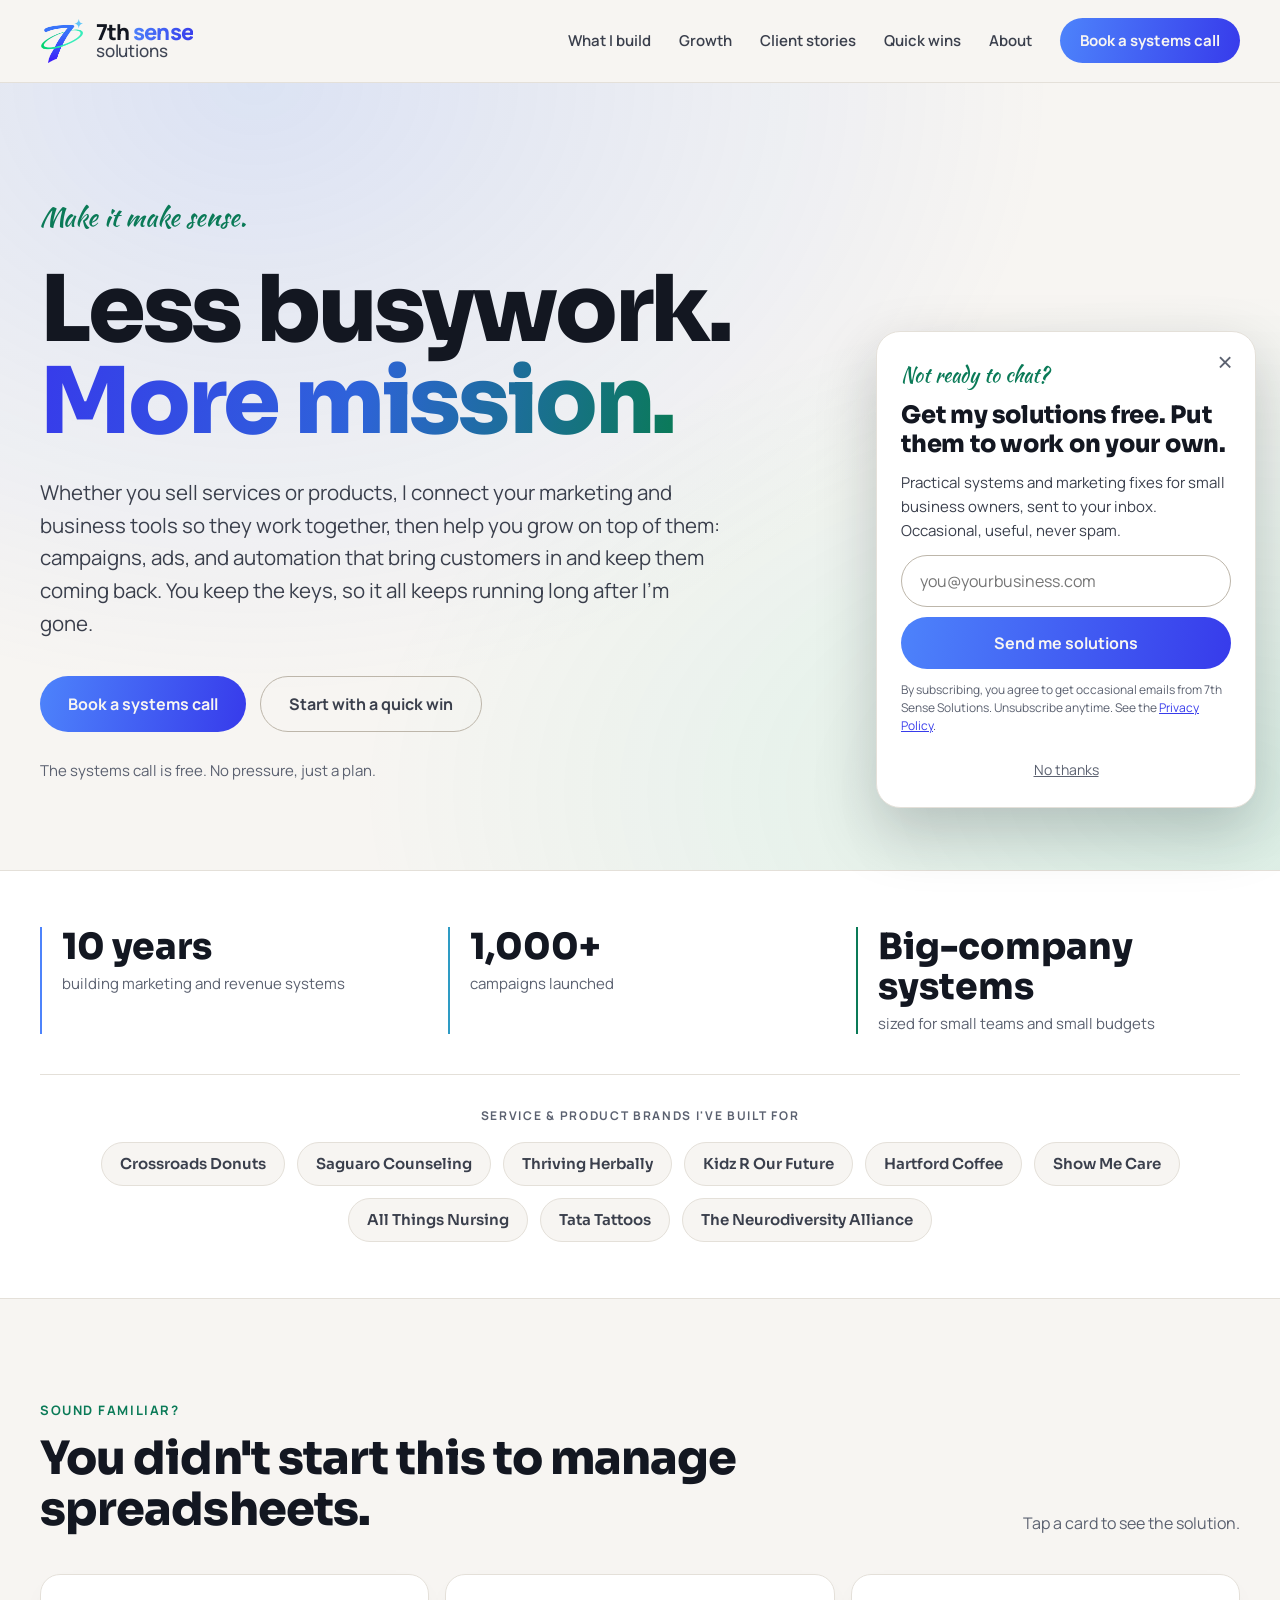
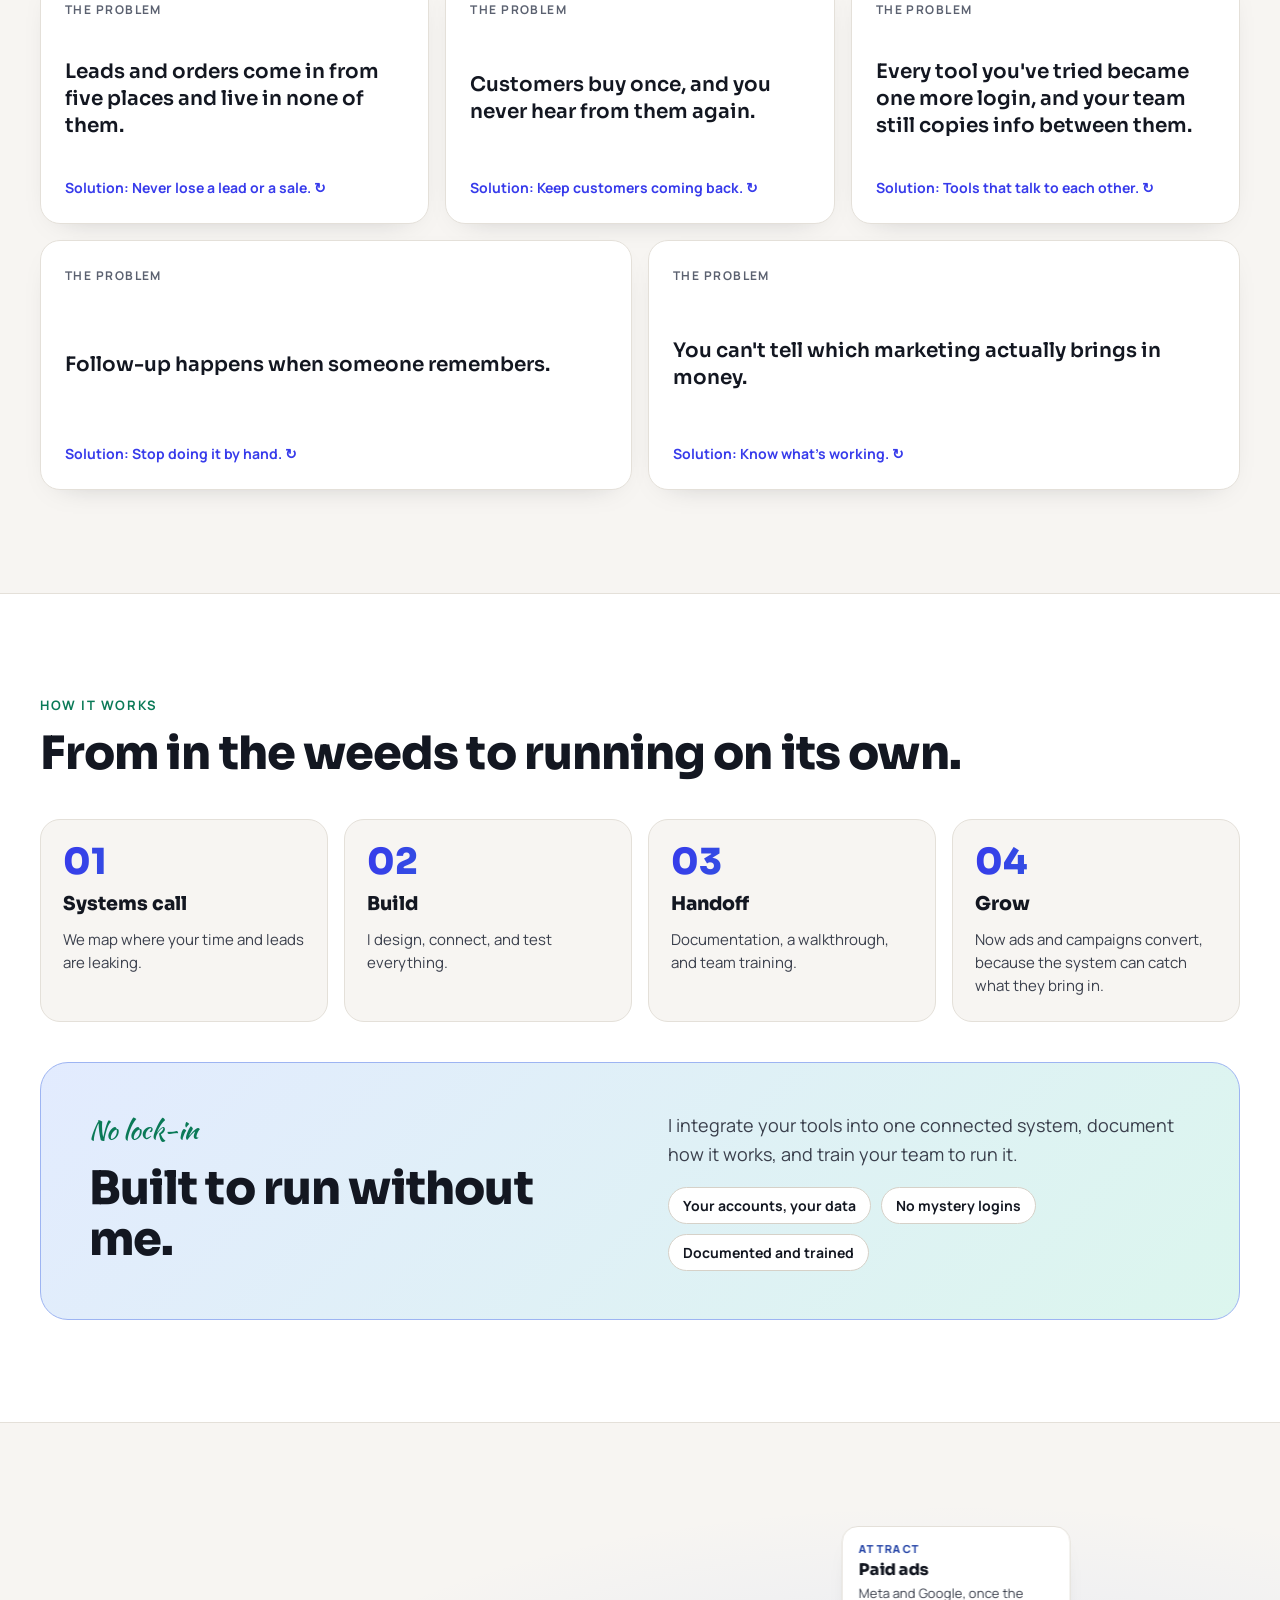
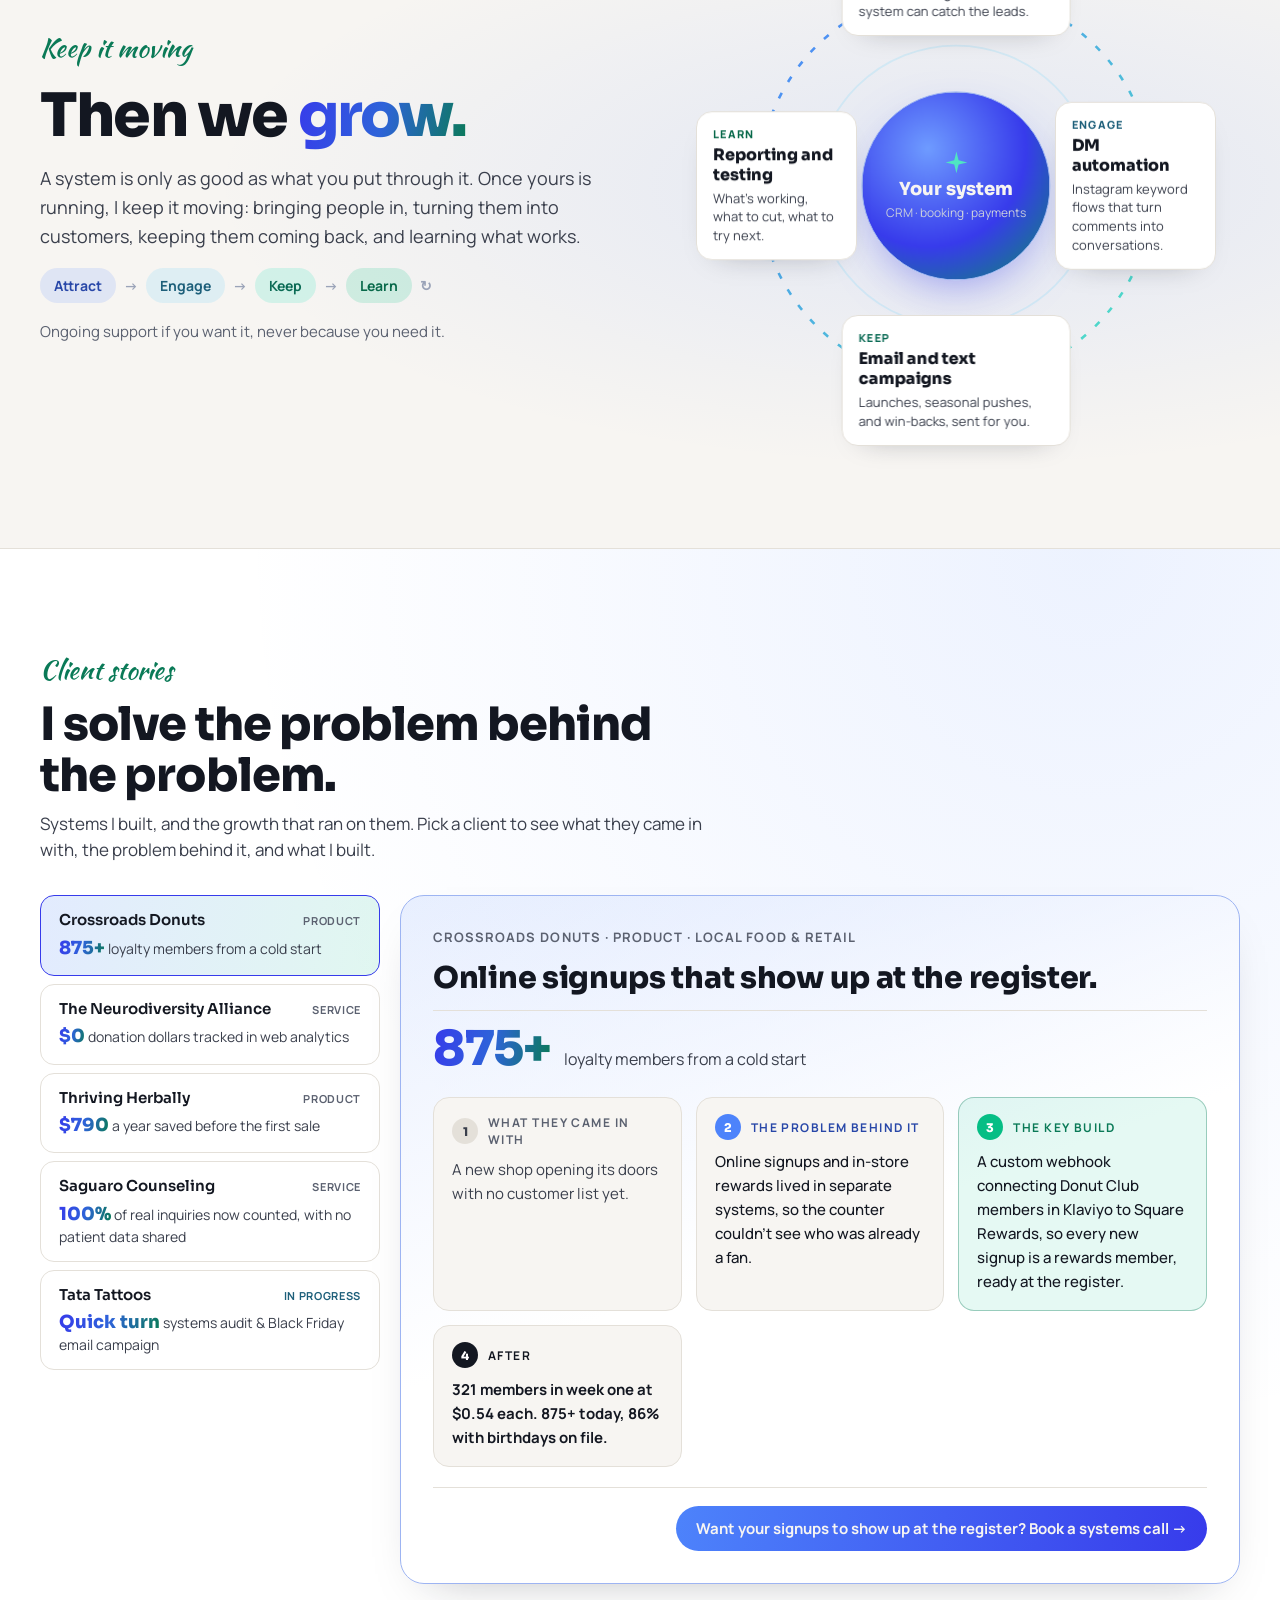
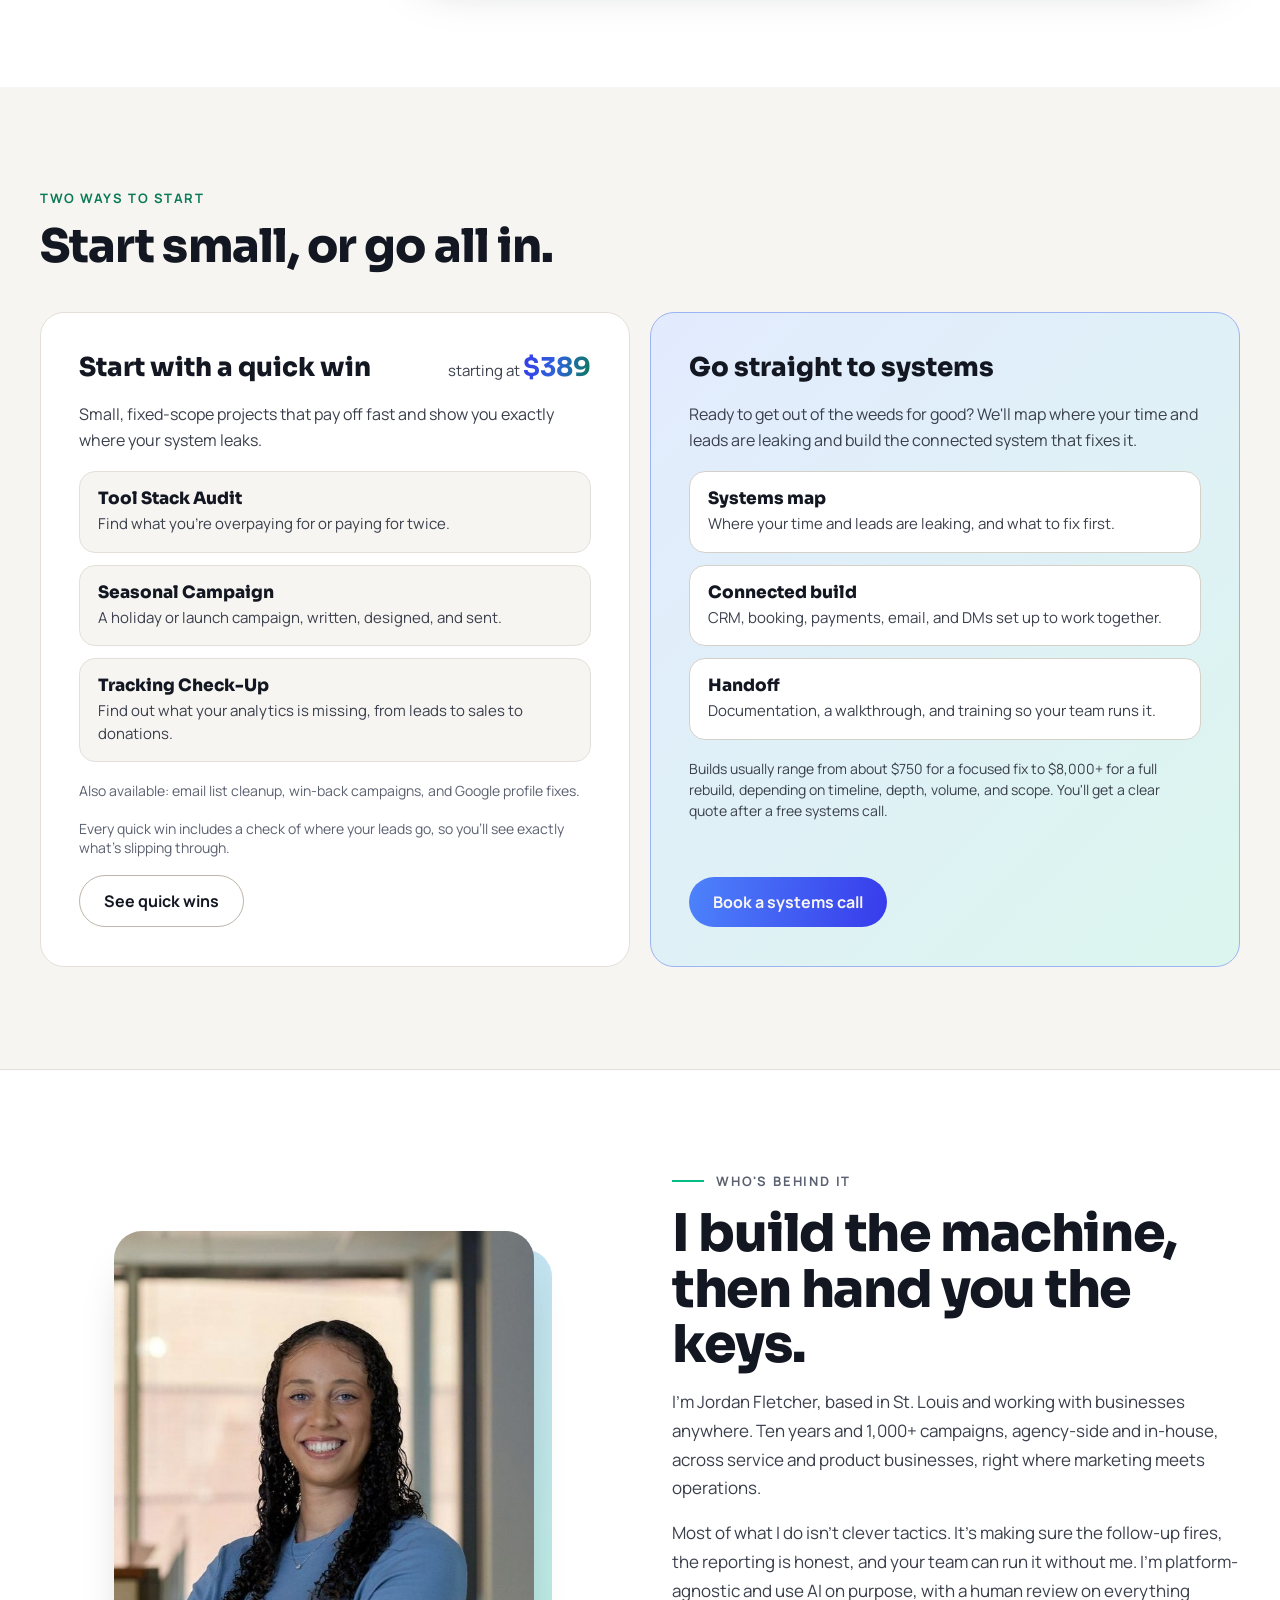
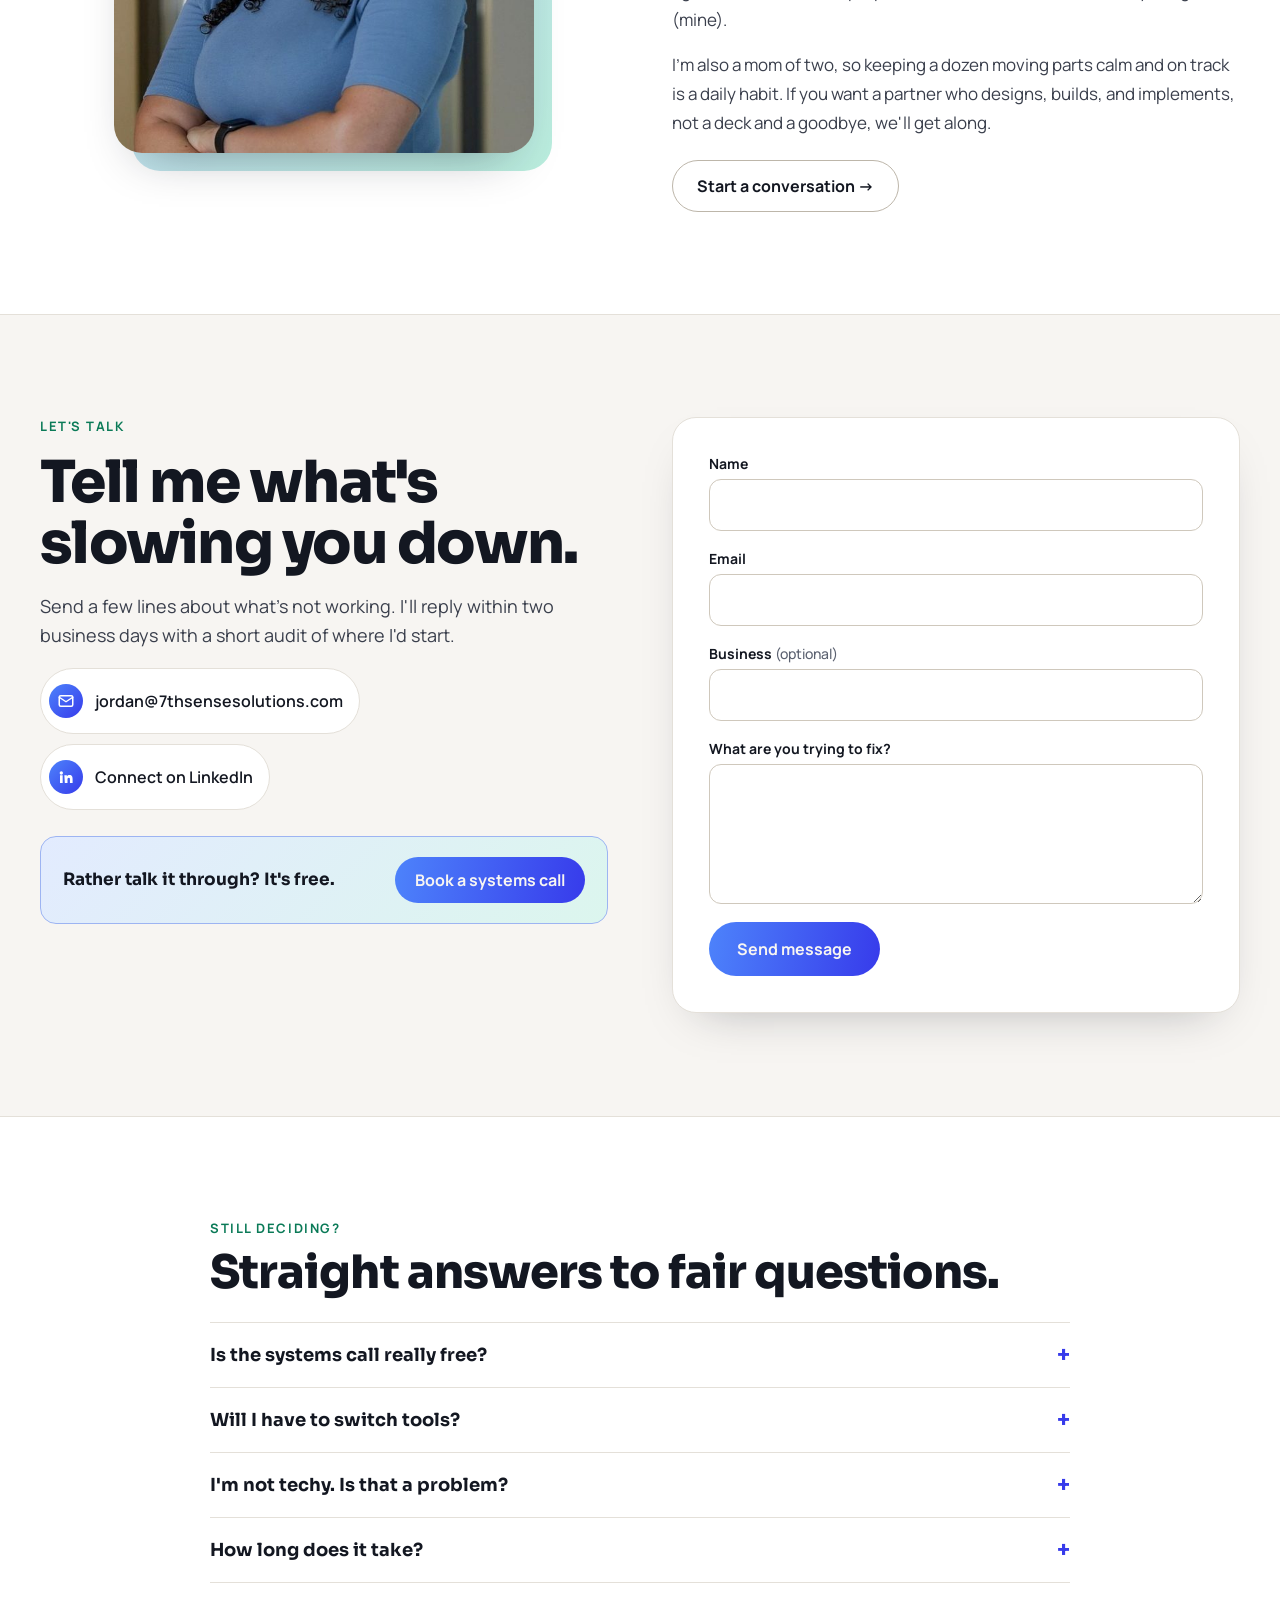
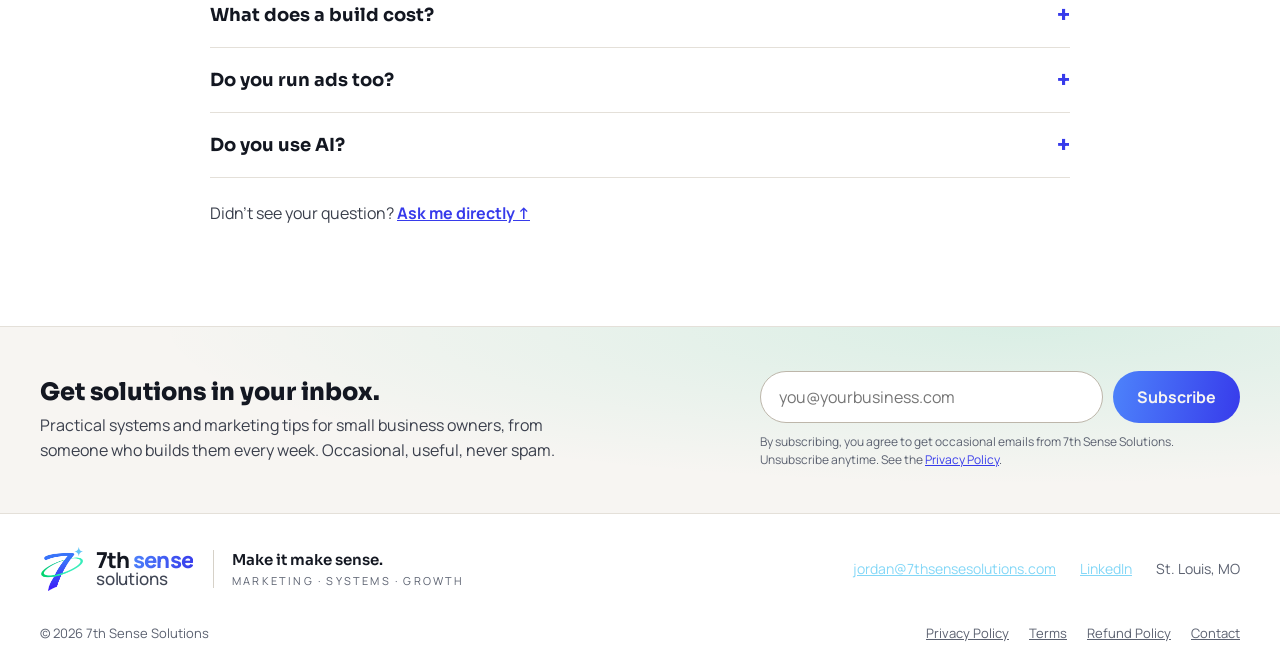
==== commit 2c11a0be: "Move FAQ below contact form, trim story CTAs - FAQ now follows the contact form with a new heading a" ====
--- a/index.html
+++ b/index.html
@@ -459,10 +459,7 @@
 </button>
 
 </div>
-<a href="https://calendar.google.com/calendar/appointments/schedules/AcZssZ2ihGTnjK_ADKunu6BIwyBelCXNJGZrNhhanmxzteIu9calpvYcj_o9ld1ZhANiABd0veh3dwn1" target="_blank" rel="noopener" class="next" style="margin-top: auto; display: flex; justify-content: space-between; align-items: center; gap: 12px; padding: 14px 18px; border-radius: 14px; border: 1px dashed #BDB6AA; text-decoration: none; color: #131721; min-height: 52px; box-sizing: border-box">
-<span style="font-family: 'Kaushan Script', cursive; font-size: 19px; color: #0A7A57">Your story next?</span>
-<span style="font-size: 14px; font-weight: 700; color: #373BEB">Book a call →</span>
-</a>
+
 </div>
 <div role="tabpanel" aria-live="polite" style="background: linear-gradient(160deg, rgba(77,131,251,0.12), #FFFFFF 50%); border: 1px solid #9DB4F2; box-shadow: 0 20px 48px -30px rgba(19,23,33,0.35); border-radius: 24px; padding: clamp(22px, 3vw, 32px); display: flex; flex-direction: column; gap: 20px">
 <div style="display: flex; flex-direction: column; gap: 14px">
@@ -594,46 +591,7 @@
 </div>
 </section>
 
-<section id="faq" style="background: #F7F5F2; color: #131721; border-top: 1px solid #E4E0D9">
-<div style="max-width: 860px; margin: 0 auto; padding: clamp(64px, 8vw, 104px) 24px; display: flex; flex-direction: column; gap: 24px">
-<div style="display: flex; flex-direction: column; gap: 10px">
-<div style="font-size: 13px; font-weight: 700; letter-spacing: 0.12em; text-transform: uppercase; color: #0A7A57">Good questions</div>
-<h2 style="margin: 0; font-family: Sora, sans-serif; font-weight: 800; font-size: clamp(32px, 4vw, 46px); line-height: 1.1; letter-spacing: -0.02em">Before you reach out</h2>
-</div>
-<div style="border-top: 1px solid #E4E0D9">
-<details class="faq" style="border-bottom: 1px solid #E4E0D9; padding: 4px 0">
-<summary style="cursor: pointer; list-style: none; display: flex; justify-content: space-between; align-items: center; gap: 16px; min-height: 56px; font-family: Sora, sans-serif; font-weight: 700; font-size: 18px">Is the systems call really free?<span class="faq-icon" aria-hidden="true" style="flex: none; font-size: 22px; color: #373BEB">+</span></summary>
-<p style="margin: 0 0 18px; font-size: 16px; line-height: 1.65; color: #3A3F4C; max-width: 680px">Yes. We'll talk through what's slowing you down, and I'll tell you what I'd fix first, whether or not we end up working together.</p>
-</details>
-<details class="faq" style="border-bottom: 1px solid #E4E0D9; padding: 4px 0">
-<summary style="cursor: pointer; list-style: none; display: flex; justify-content: space-between; align-items: center; gap: 16px; min-height: 56px; font-family: Sora, sans-serif; font-weight: 700; font-size: 18px">Do I have to switch to new tools?<span class="faq-icon" aria-hidden="true" style="flex: none; font-size: 22px; color: #373BEB">+</span></summary>
-<p style="margin: 0 0 18px; font-size: 16px; line-height: 1.65; color: #3A3F4C; max-width: 680px">Usually not. I start with what you already pay for and get it working together. If a tool is costing more than it's worth, I'll tell you and help you move.</p>
-</details>
-<details class="faq" style="border-bottom: 1px solid #E4E0D9; padding: 4px 0">
-<summary style="cursor: pointer; list-style: none; display: flex; justify-content: space-between; align-items: center; gap: 16px; min-height: 56px; font-family: Sora, sans-serif; font-weight: 700; font-size: 18px">I'm not very techy. Is that okay?<span class="faq-icon" aria-hidden="true" style="flex: none; font-size: 22px; color: #373BEB">+</span></summary>
-<p style="margin: 0 0 18px; font-size: 16px; line-height: 1.65; color: #3A3F4C; max-width: 680px">That's exactly who I build for. I set it up, document how it works in plain language, and train you and your team to run it.</p>
-</details>
-<details class="faq" style="border-bottom: 1px solid #E4E0D9; padding: 4px 0">
-<summary style="cursor: pointer; list-style: none; display: flex; justify-content: space-between; align-items: center; gap: 16px; min-height: 56px; font-family: Sora, sans-serif; font-weight: 700; font-size: 18px">How long does it take?<span class="faq-icon" aria-hidden="true" style="flex: none; font-size: 22px; color: #373BEB">+</span></summary>
-<p style="margin: 0 0 18px; font-size: 16px; line-height: 1.65; color: #3A3F4C; max-width: 680px">Quick wins are built to move fast. Bigger builds depend on scope, and you'll get a timeline with your quote before anything starts.</p>
-</details>
-<details class="faq" style="border-bottom: 1px solid #E4E0D9; padding: 4px 0">
-<summary style="cursor: pointer; list-style: none; display: flex; justify-content: space-between; align-items: center; gap: 16px; min-height: 56px; font-family: Sora, sans-serif; font-weight: 700; font-size: 18px">What does a systems build cost?<span class="faq-icon" aria-hidden="true" style="flex: none; font-size: 22px; color: #373BEB">+</span></summary>
-<p style="margin: 0 0 18px; font-size: 16px; line-height: 1.65; color: #3A3F4C; max-width: 680px">It depends on timeline, depth, volume, and scope. Focused fixes start around $750, and full rebuilds can run $8,000+. Quick wins start at $389. You'll always get a clear quote first.</p>
-</details>
-<details class="faq" style="border-bottom: 1px solid #E4E0D9; padding: 4px 0">
-<summary style="cursor: pointer; list-style: none; display: flex; justify-content: space-between; align-items: center; gap: 16px; min-height: 56px; font-family: Sora, sans-serif; font-weight: 700; font-size: 18px">Do you run ads too?<span class="faq-icon" aria-hidden="true" style="flex: none; font-size: 22px; color: #373BEB">+</span></summary>
-<p style="margin: 0 0 18px; font-size: 16px; line-height: 1.65; color: #3A3F4C; max-width: 680px">Yes, once there's a system to catch the leads. Running ads into a leaky system just pays for the leaks.</p>
-</details>
-<details class="faq" style="border-bottom: 1px solid #E4E0D9; padding: 4px 0">
-<summary style="cursor: pointer; list-style: none; display: flex; justify-content: space-between; align-items: center; gap: 16px; min-height: 56px; font-family: Sora, sans-serif; font-weight: 700; font-size: 18px">Do you use AI?<span class="faq-icon" aria-hidden="true" style="flex: none; font-size: 22px; color: #373BEB">+</span></summary>
-<p style="margin: 0 0 18px; font-size: 16px; line-height: 1.65; color: #3A3F4C; max-width: 680px">Yes, on purpose. It helps me work faster on drafts, analysis, and builds. With your OK, I connect it to your platforms through secure integrations, and I review everything before it reaches you.</p>
-</details>
-</div>
-</div>
-</section>
-
-<section id="book" style="background: #FFFFFF; color: #131721; border-top: 1px solid #E4E0D9">
+<section id="book" style="background: #F7F5F2; color: #131721; border-top: 1px solid #E4E0D9">
 <div style="max-width: 1200px; margin: 0 auto; padding: clamp(64px, 8vw, 112px) 24px; display: grid; grid-template-columns: repeat(auto-fit, minmax(min(320px, 100%), 1fr)); gap: 40px 64px; align-items: start">
 <div style="display: flex; flex-direction: column; gap: 18px">
 <div style="font-size: 13px; font-weight: 700; letter-spacing: 0.12em; text-transform: uppercase; color: #0A7A57">Let's talk</div>
@@ -657,6 +615,46 @@
 <label style="display: block; font-size: 14px; font-weight: 700; color: #131721">What are you trying to fix?<textarea name="message" rows="5" required="" style="display: block; width: 100%; box-sizing: border-box; margin-top: 6px; padding: 14px 16px; border-radius: 12px; border: 1px solid #CFC8BC; background: #FFFFFF; font-family: Manrope, sans-serif; font-size: 16px; color: #131721; resize: vertical"></textarea></label>
 <button type="submit" class="btn-primary" style="align-self: flex-start; border: 0; cursor: pointer; padding: 16px 28px; border-radius: 999px; font-family: inherit; font-weight: 700; font-size: 16px; min-height: 52px">Send message</button>
 </form>
+</div>
+</section>
+
+<section id="faq" style="background: #FFFFFF; color: #131721; border-top: 1px solid #E4E0D9">
+<div style="max-width: 860px; margin: 0 auto; padding: clamp(64px, 8vw, 104px) 24px; display: flex; flex-direction: column; gap: 24px">
+<div style="display: flex; flex-direction: column; gap: 10px">
+<div style="font-size: 13px; font-weight: 700; letter-spacing: 0.12em; text-transform: uppercase; color: #0A7A57">Still deciding?</div>
+<h2 style="margin: 0; font-family: Sora, sans-serif; font-weight: 800; font-size: clamp(32px, 4vw, 46px); line-height: 1.1; letter-spacing: -0.02em">Straight answers to fair questions.</h2>
+</div>
+<div style="border-top: 1px solid #E4E0D9">
+<details class="faq" style="border-bottom: 1px solid #E4E0D9; padding: 4px 0">
+<summary style="cursor: pointer; list-style: none; display: flex; justify-content: space-between; align-items: center; gap: 16px; min-height: 56px; font-family: Sora, sans-serif; font-weight: 700; font-size: 18px">Is the systems call really free?<span class="faq-icon" aria-hidden="true" style="flex: none; font-size: 22px; color: #373BEB">+</span></summary>
+<p style="margin: 0 0 18px; font-size: 16px; line-height: 1.65; color: #3A3F4C; max-width: 680px">Yes. You tell me what's slowing you down, and I'll tell you what I'd fix first. You leave with a plan, whether we work together or not.</p>
+</details>
+<details class="faq" style="border-bottom: 1px solid #E4E0D9; padding: 4px 0">
+<summary style="cursor: pointer; list-style: none; display: flex; justify-content: space-between; align-items: center; gap: 16px; min-height: 56px; font-family: Sora, sans-serif; font-weight: 700; font-size: 18px">Will I have to switch tools?<span class="faq-icon" aria-hidden="true" style="flex: none; font-size: 22px; color: #373BEB">+</span></summary>
+<p style="margin: 0 0 18px; font-size: 16px; line-height: 1.65; color: #3A3F4C; max-width: 680px">Usually not. I start with what you already pay for and make it work together. If a tool costs more than it's worth, I'll say so and help you move.</p>
+</details>
+<details class="faq" style="border-bottom: 1px solid #E4E0D9; padding: 4px 0">
+<summary style="cursor: pointer; list-style: none; display: flex; justify-content: space-between; align-items: center; gap: 16px; min-height: 56px; font-family: Sora, sans-serif; font-weight: 700; font-size: 18px">I'm not techy. Is that a problem?<span class="faq-icon" aria-hidden="true" style="flex: none; font-size: 22px; color: #373BEB">+</span></summary>
+<p style="margin: 0 0 18px; font-size: 16px; line-height: 1.65; color: #3A3F4C; max-width: 680px">Not at all. That's who I build for. I set it up, write down how it works in plain language, and train you and your team to run it.</p>
+</details>
+<details class="faq" style="border-bottom: 1px solid #E4E0D9; padding: 4px 0">
+<summary style="cursor: pointer; list-style: none; display: flex; justify-content: space-between; align-items: center; gap: 16px; min-height: 56px; font-family: Sora, sans-serif; font-weight: 700; font-size: 18px">How long does it take?<span class="faq-icon" aria-hidden="true" style="flex: none; font-size: 22px; color: #373BEB">+</span></summary>
+<p style="margin: 0 0 18px; font-size: 16px; line-height: 1.65; color: #3A3F4C; max-width: 680px">Quick wins move fast. Bigger builds depend on scope, and you'll see the timeline in your quote before anything starts.</p>
+</details>
+<details class="faq" style="border-bottom: 1px solid #E4E0D9; padding: 4px 0">
+<summary style="cursor: pointer; list-style: none; display: flex; justify-content: space-between; align-items: center; gap: 16px; min-height: 56px; font-family: Sora, sans-serif; font-weight: 700; font-size: 18px">What does a build cost?<span class="faq-icon" aria-hidden="true" style="flex: none; font-size: 22px; color: #373BEB">+</span></summary>
+<p style="margin: 0 0 18px; font-size: 16px; line-height: 1.65; color: #3A3F4C; max-width: 680px">Quick wins start at $389. Focused fixes start around $750, and full rebuilds can run $8,000+, depending on timeline, depth, volume, and scope. You'll always get a clear quote first.</p>
+</details>
+<details class="faq" style="border-bottom: 1px solid #E4E0D9; padding: 4px 0">
+<summary style="cursor: pointer; list-style: none; display: flex; justify-content: space-between; align-items: center; gap: 16px; min-height: 56px; font-family: Sora, sans-serif; font-weight: 700; font-size: 18px">Do you run ads too?<span class="faq-icon" aria-hidden="true" style="flex: none; font-size: 22px; color: #373BEB">+</span></summary>
+<p style="margin: 0 0 18px; font-size: 16px; line-height: 1.65; color: #3A3F4C; max-width: 680px">Yes, once there's a system to catch the leads. Ads into a leaky system just pay for the leaks.</p>
+</details>
+<details class="faq" style="border-bottom: 1px solid #E4E0D9; padding: 4px 0">
+<summary style="cursor: pointer; list-style: none; display: flex; justify-content: space-between; align-items: center; gap: 16px; min-height: 56px; font-family: Sora, sans-serif; font-weight: 700; font-size: 18px">Do you use AI?<span class="faq-icon" aria-hidden="true" style="flex: none; font-size: 22px; color: #373BEB">+</span></summary>
+<p style="margin: 0 0 18px; font-size: 16px; line-height: 1.65; color: #3A3F4C; max-width: 680px">Yes, on purpose. It helps me move faster on drafts, analysis, and builds. With your OK, I connect it to your platforms through secure integrations, and I review everything before it reaches you.</p>
+</details>
+</div>
+<p style="margin: 0; font-size: 16px; color: #3A3F4C">Didn't see your question? <a href="#book" style="color: #373BEB; font-weight: 700">Ask me directly ↑</a></p>
 </div>
 </section>
 
@@ -738,7 +736,7 @@
 
 
 </div>
-<script type="application/json" id="story-variants">{"0": "\n<div style=\"display: flex; flex-direction: column; gap: 8px\">\n<div role=\"tablist\" aria-label=\"Clients\" style=\"display: flex; flex-direction: column; gap: 8px\">\n\n<button type=\"button\" role=\"tab\" class=\"row\" aria-selected=\"true\" style=\"display:flex;flex-direction:column;align-items:stretch;gap:6px;padding:14px 18px;border-radius:14px;font-family:inherit;color:inherit;min-height:60px;box-sizing:border-box;width:100%;background:linear-gradient(100deg,rgba(77,131,251,0.16),rgba(5,190,133,0.12));border:1px solid #373BEB;\" data-pick=\"0\">\n<span style=\"display: flex; justify-content: space-between; align-items: baseline; gap: 10px; width: 100%\">\n<span style=\"font-family: Sora, sans-serif; font-weight: 600; font-size: 15px; line-height: 1.3; color: #131721; text-align: left\">Crossroads Donuts<\/span>\n<span style=\"flex: none; font-size: 11px; font-weight: 700; letter-spacing: 0.06em; text-transform: uppercase; color: #5B6170\">Product<\/span>\n<\/span>\n<span style=\"display: block; text-align: left; font-size: 14px; line-height: 1.4; color: #3A3F4C\"><span class=\"grad-l\" style=\"font-family: Sora, sans-serif; font-weight: 800; font-size: 18px\">875+<\/span> loyalty members from a cold start<\/span>\n<\/button>\n\n<button type=\"button\" role=\"tab\" class=\"row\" aria-selected=\"false\" style=\"display:flex;flex-direction:column;align-items:stretch;gap:6px;padding:14px 18px;border-radius:14px;font-family:inherit;color:inherit;min-height:60px;box-sizing:border-box;width:100%;background:#FFFFFF;border:1px solid #E4E0D9;\" data-pick=\"8\">\n<span style=\"display: flex; justify-content: space-between; align-items: baseline; gap: 10px; width: 100%\">\n<span style=\"font-family: Sora, sans-serif; font-weight: 600; font-size: 15px; line-height: 1.3; color: #131721; text-align: left\">The Neurodiversity Alliance<\/span>\n<span style=\"flex: none; font-size: 11px; font-weight: 700; letter-spacing: 0.06em; text-transform: uppercase; color: #5B6170\">Service<\/span>\n<\/span>\n<span style=\"display: block; text-align: left; font-size: 14px; line-height: 1.4; color: #3A3F4C\"><span class=\"grad-l\" style=\"font-family: Sora, sans-serif; font-weight: 800; font-size: 18px\">$0<\/span> donation dollars tracked in web analytics<\/span>\n<\/button>\n\n<button type=\"button\" role=\"tab\" class=\"row\" aria-selected=\"false\" style=\"display:flex;flex-direction:column;align-items:stretch;gap:6px;padding:14px 18px;border-radius:14px;font-family:inherit;color:inherit;min-height:60px;box-sizing:border-box;width:100%;background:#FFFFFF;border:1px solid #E4E0D9;\" data-pick=\"2\">\n<span style=\"display: flex; justify-content: space-between; align-items: baseline; gap: 10px; width: 100%\">\n<span style=\"font-family: Sora, sans-serif; font-weight: 600; font-size: 15px; line-height: 1.3; color: #131721; text-align: left\">Thriving Herbally<\/span>\n<span style=\"flex: none; font-size: 11px; font-weight: 700; letter-spacing: 0.06em; text-transform: uppercase; color: #5B6170\">Product<\/span>\n<\/span>\n<span style=\"display: block; text-align: left; font-size: 14px; line-height: 1.4; color: #3A3F4C\"><span class=\"grad-l\" style=\"font-family: Sora, sans-serif; font-weight: 800; font-size: 18px\">$790<\/span> a year saved before the first sale<\/span>\n<\/button>\n\n<button type=\"button\" role=\"tab\" class=\"row\" aria-selected=\"false\" style=\"display:flex;flex-direction:column;align-items:stretch;gap:6px;padding:14px 18px;border-radius:14px;font-family:inherit;color:inherit;min-height:60px;box-sizing:border-box;width:100%;background:#FFFFFF;border:1px solid #E4E0D9;\" data-pick=\"1\">\n<span style=\"display: flex; justify-content: space-between; align-items: baseline; gap: 10px; width: 100%\">\n<span style=\"font-family: Sora, sans-serif; font-weight: 600; font-size: 15px; line-height: 1.3; color: #131721; text-align: left\">Saguaro Counseling<\/span>\n<span style=\"flex: none; font-size: 11px; font-weight: 700; letter-spacing: 0.06em; text-transform: uppercase; color: #5B6170\">Service<\/span>\n<\/span>\n<span style=\"display: block; text-align: left; font-size: 14px; line-height: 1.4; color: #3A3F4C\"><span class=\"grad-l\" style=\"font-family: Sora, sans-serif; font-weight: 800; font-size: 18px\">100%<\/span> of real inquiries now counted, with no patient data shared<\/span>\n<\/button>\n\n<button type=\"button\" role=\"tab\" class=\"row\" aria-selected=\"false\" style=\"display:flex;flex-direction:column;align-items:stretch;gap:6px;padding:14px 18px;border-radius:14px;font-family:inherit;color:inherit;min-height:60px;box-sizing:border-box;width:100%;background:#FFFFFF;border:1px solid #E4E0D9;\" data-pick=\"7\">\n<span style=\"display: flex; justify-content: space-between; align-items: baseline; gap: 10px; width: 100%\">\n<span style=\"font-family: Sora, sans-serif; font-weight: 600; font-size: 15px; line-height: 1.3; color: #131721; text-align: left\">Tata Tattoos<\/span>\n<span style=\"flex: none; font-size: 11px; font-weight: 700; letter-spacing: 0.06em; text-transform: uppercase; color: #1D5F7A\">In progress<\/span>\n<\/span>\n<span style=\"display: block; text-align: left; font-size: 14px; line-height: 1.4; color: #3A3F4C\"><span class=\"grad-l\" style=\"font-family: Sora, sans-serif; font-weight: 800; font-size: 18px\">Quick turn<\/span> systems audit &amp; Black Friday email campaign<\/span>\n<\/button>\n\n<\/div>\n<a href=\"https://calendar.google.com/calendar/appointments/schedules/AcZssZ2ihGTnjK_ADKunu6BIwyBelCXNJGZrNhhanmxzteIu9calpvYcj_o9ld1ZhANiABd0veh3dwn1\" target=\"_blank\" rel=\"noopener\" class=\"next\" style=\"margin-top: auto; display: flex; justify-content: space-between; align-items: center; gap: 12px; padding: 14px 18px; border-radius: 14px; border: 1px dashed #BDB6AA; text-decoration: none; color: #131721; min-height: 52px; box-sizing: border-box\">\n<span style=\"font-family: 'Kaushan Script', cursive; font-size: 19px; color: #0A7A57\">Your story next?<\/span>\n<span style=\"font-size: 14px; font-weight: 700; color: #373BEB\">Book a call \u2192<\/span>\n<\/a>\n<\/div>\n<div role=\"tabpanel\" aria-live=\"polite\" style=\"background: linear-gradient(160deg, rgba(77,131,251,0.12), #FFFFFF 50%); border: 1px solid #9DB4F2; box-shadow: 0 20px 48px -30px rgba(19,23,33,0.35); border-radius: 24px; padding: clamp(22px, 3vw, 32px); display: flex; flex-direction: column; gap: 20px\">\n<div style=\"display: flex; flex-direction: column; gap: 14px\">\n<div style=\"font-size: 13px; font-weight: 700; letter-spacing: 0.08em; text-transform: uppercase; color: #5B6170\">Crossroads Donuts \u00b7 Product \u00b7 Local food &amp; retail<\/div>\n<h3 style=\"margin: 0; font-family: Sora, sans-serif; font-weight: 800; font-size: clamp(24px, 2.4vw, 30px); line-height: 1.2; letter-spacing: -0.01em\">Online signups that show up at the register.<\/h3>\n<div style=\"display: flex; flex-wrap: wrap; align-items: baseline; gap: 6px 14px; padding: 14px 0 4px; border-top: 1px solid #E4E0D9\">\n<span class=\"grad-l\" style=\"font-family: Sora, sans-serif; font-weight: 800; font-size: 48px; line-height: 1; letter-spacing: -0.03em\">875+<\/span>\n<span style=\"font-size: 16px; line-height: 1.4; color: #3A3F4C\">loyalty members from a cold start<\/span>\n<\/div>\n<\/div>\n<div style=\"display: grid; grid-template-columns: repeat(auto-fit, minmax(min(240px, 100%), 1fr)); gap: 14px\">\n\n<div style=\"display:flex;flex-direction:column;gap:10px;padding:16px 18px;border-radius:16px;background:#F7F5F2;border:1px solid #E4E0D9;\">\n<div style=\"display: flex; align-items: center; gap: 10px\">\n<span style=\"flex:none;width:26px;height:26px;border-radius:999px;display:flex;align-items:center;justify-content:center;font-family:Sora,sans-serif;font-weight:800;font-size:12px;background:#E4E0D9;color:#3A3F4C;\">1<\/span>\n<span style=\"font-size: 12px; font-weight: 700; letter-spacing: 0.12em; text-transform: uppercase; color: #5B6170\">What they came in with<\/span>\n<\/div>\n<p style=\"margin: 0; font-size: 15px; line-height: 1.6; color: #3A3F4C; font-weight: 400\">A new shop opening its doors with no customer list yet.<\/p>\n<\/div>\n\n<div style=\"display:flex;flex-direction:column;gap:10px;padding:16px 18px;border-radius:16px;background:#F7F5F2;border:1px solid #E4E0D9;\">\n<div style=\"display: flex; align-items: center; gap: 10px\">\n<span style=\"flex:none;width:26px;height:26px;border-radius:999px;display:flex;align-items:center;justify-content:center;font-family:Sora,sans-serif;font-weight:800;font-size:12px;background:#4D83FB;color:#FFFFFF;\">2<\/span>\n<span style=\"font-size: 12px; font-weight: 700; letter-spacing: 0.12em; text-transform: uppercase; color: #2847A8\">The problem behind it<\/span>\n<\/div>\n<p style=\"margin: 0; font-size: 15px; line-height: 1.6; color: #131721; font-weight: 500\">Online signups and in-store rewards lived in separate systems, so the counter couldn't see who was already a fan.<\/p>\n<\/div>\n\n<div style=\"display:flex;flex-direction:column;gap:10px;padding:16px 18px;border-radius:16px;background:rgba(5,190,133,0.10);border:1px solid rgba(10,122,87,0.35);\">\n<div style=\"display: flex; align-items: center; gap: 10px\">\n<span style=\"flex:none;width:26px;height:26px;border-radius:999px;display:flex;align-items:center;justify-content:center;font-family:Sora,sans-serif;font-weight:800;font-size:12px;background:#05BE85;color:#FFFFFF;\">3<\/span>\n<span style=\"font-size: 12px; font-weight: 700; letter-spacing: 0.12em; text-transform: uppercase; color: #0A7A57\">The key build<\/span>\n<\/div>\n<p style=\"margin: 0; font-size: 15px; line-height: 1.6; color: #131721; font-weight: 500\">A custom webhook connecting Donut Club members in Klaviyo to Square Rewards, so every new signup is a rewards member, ready at the register.<\/p>\n<\/div>\n\n<div style=\"display:flex;flex-direction:column;gap:10px;padding:16px 18px;border-radius:16px;background:#F7F5F2;border:1px solid #E4E0D9;\">\n<div style=\"display: flex; align-items: center; gap: 10px\">\n<span style=\"flex:none;width:26px;height:26px;border-radius:999px;display:flex;align-items:center;justify-content:center;font-family:Sora,sans-serif;font-weight:800;font-size:12px;background:#131721;color:#FFFFFF;\">4<\/span>\n<span style=\"font-size: 12px; font-weight: 700; letter-spacing: 0.12em; text-transform: uppercase; color: #131721\">After<\/span>\n<\/div>\n<p style=\"margin: 0; font-size: 15px; line-height: 1.6; color: #131721; font-weight: 700\">321 members in week one at $0.54 each. 875+ today, 86% with birthdays on file.<\/p>\n<\/div>\n\n<\/div>\n<figure style=\"display:none;\">\n<svg width=\"28\" height=\"22\" viewBox=\"0 0 36 28\" aria-hidden=\"true\" style=\"flex: none\"><path d=\"M0 28V16C0 7 5 1 14 0v6c-4 1-7 4-7 9h7v13H0zm20 0V16c0-9 5-15 14-16v6c-4 1-7 4-7 9h7v13H20z\" fill=\"#4D83FB\"><\/path><\/svg>\n<blockquote style=\"margin: 0; font-family: Sora, sans-serif; font-weight: 600; font-size: 19px; line-height: 1.4; color: #131721\"><\/blockquote>\n<figcaption style=\"font-size: 14px; color: #5B6170\"><\/figcaption>\n<\/figure>\n<div style=\"display: flex; flex-wrap: wrap; justify-content: space-between; align-items: center; gap: 12px; border-top: 1px solid #E4E0D9; padding-top: 18px\">\n<span style=\"font-size: 14px; color: #5B6170\"><\/span>\n<a href=\"https://calendar.google.com/calendar/appointments/schedules/AcZssZ2ihGTnjK_ADKunu6BIwyBelCXNJGZrNhhanmxzteIu9calpvYcj_o9ld1ZhANiABd0veh3dwn1\" target=\"_blank\" rel=\"noopener\" class=\"btn-primary\" style=\"text-decoration: none; padding: 12px 20px; border-radius: 999px; font-weight: 700; font-size: 15px; min-height: 44px; box-sizing: border-box; display: inline-flex; align-items: center\">Want your signups to show up at the register? Book a systems call \u2192<\/a>\n<\/div>\n<\/div>\n", "1": "\n<div style=\"display: flex; flex-direction: column; gap: 8px\">\n<div role=\"tablist\" aria-label=\"Clients\" style=\"display: flex; flex-direction: column; gap: 8px\">\n\n<button type=\"button\" role=\"tab\" class=\"row\" aria-selected=\"false\" style=\"display:flex;flex-direction:column;align-items:stretch;gap:6px;padding:14px 18px;border-radius:14px;font-family:inherit;color:inherit;min-height:60px;box-sizing:border-box;width:100%;background:#FFFFFF;border:1px solid #E4E0D9;\" data-pick=\"0\">\n<span style=\"display: flex; justify-content: space-between; align-items: baseline; gap: 10px; width: 100%\">\n<span style=\"font-family: Sora, sans-serif; font-weight: 600; font-size: 15px; line-height: 1.3; color: #131721; text-align: left\">Crossroads Donuts<\/span>\n<span style=\"flex: none; font-size: 11px; font-weight: 700; letter-spacing: 0.06em; text-transform: uppercase; color: #5B6170\">Product<\/span>\n<\/span>\n<span style=\"display: block; text-align: left; font-size: 14px; line-height: 1.4; color: #3A3F4C\"><span class=\"grad-l\" style=\"font-family: Sora, sans-serif; font-weight: 800; font-size: 18px\">875+<\/span> loyalty members from a cold start<\/span>\n<\/button>\n\n<button type=\"button\" role=\"tab\" class=\"row\" aria-selected=\"false\" style=\"display:flex;flex-direction:column;align-items:stretch;gap:6px;padding:14px 18px;border-radius:14px;font-family:inherit;color:inherit;min-height:60px;box-sizing:border-box;width:100%;background:#FFFFFF;border:1px solid #E4E0D9;\" data-pick=\"8\">\n<span style=\"display: flex; justify-content: space-between; align-items: baseline; gap: 10px; width: 100%\">\n<span style=\"font-family: Sora, sans-serif; font-weight: 600; font-size: 15px; line-height: 1.3; color: #131721; text-align: left\">The Neurodiversity Alliance<\/span>\n<span style=\"flex: none; font-size: 11px; font-weight: 700; letter-spacing: 0.06em; text-transform: uppercase; color: #5B6170\">Service<\/span>\n<\/span>\n<span style=\"display: block; text-align: left; font-size: 14px; line-height: 1.4; color: #3A3F4C\"><span class=\"grad-l\" style=\"font-family: Sora, sans-serif; font-weight: 800; font-size: 18px\">$0<\/span> donation dollars tracked in web analytics<\/span>\n<\/button>\n\n<button type=\"button\" role=\"tab\" class=\"row\" aria-selected=\"false\" style=\"display:flex;flex-direction:column;align-items:stretch;gap:6px;padding:14px 18px;border-radius:14px;font-family:inherit;color:inherit;min-height:60px;box-sizing:border-box;width:100%;background:#FFFFFF;border:1px solid #E4E0D9;\" data-pick=\"2\">\n<span style=\"display: flex; justify-content: space-between; align-items: baseline; gap: 10px; width: 100%\">\n<span style=\"font-family: Sora, sans-serif; font-weight: 600; font-size: 15px; line-height: 1.3; color: #131721; text-align: left\">Thriving Herbally<\/span>\n<span style=\"flex: none; font-size: 11px; font-weight: 700; letter-spacing: 0.06em; text-transform: uppercase; color: #5B6170\">Product<\/span>\n<\/span>\n<span style=\"display: block; text-align: left; font-size: 14px; line-height: 1.4; color: #3A3F4C\"><span class=\"grad-l\" style=\"font-family: Sora, sans-serif; font-weight: 800; font-size: 18px\">$790<\/span> a year saved before the first sale<\/span>\n<\/button>\n\n<button type=\"button\" role=\"tab\" class=\"row\" aria-selected=\"true\" style=\"display:flex;flex-direction:column;align-items:stretch;gap:6px;padding:14px 18px;border-radius:14px;font-family:inherit;color:inherit;min-height:60px;box-sizing:border-box;width:100%;background:linear-gradient(100deg,rgba(77,131,251,0.16),rgba(5,190,133,0.12));border:1px solid #373BEB;\" data-pick=\"1\">\n<span style=\"display: flex; justify-content: space-between; align-items: baseline; gap: 10px; width: 100%\">\n<span style=\"font-family: Sora, sans-serif; font-weight: 600; font-size: 15px; line-height: 1.3; color: #131721; text-align: left\">Saguaro Counseling<\/span>\n<span style=\"flex: none; font-size: 11px; font-weight: 700; letter-spacing: 0.06em; text-transform: uppercase; color: #5B6170\">Service<\/span>\n<\/span>\n<span style=\"display: block; text-align: left; font-size: 14px; line-height: 1.4; color: #3A3F4C\"><span class=\"grad-l\" style=\"font-family: Sora, sans-serif; font-weight: 800; font-size: 18px\">100%<\/span> of real inquiries now counted, with no patient data shared<\/span>\n<\/button>\n\n<button type=\"button\" role=\"tab\" class=\"row\" aria-selected=\"false\" style=\"display:flex;flex-direction:column;align-items:stretch;gap:6px;padding:14px 18px;border-radius:14px;font-family:inherit;color:inherit;min-height:60px;box-sizing:border-box;width:100%;background:#FFFFFF;border:1px solid #E4E0D9;\" data-pick=\"7\">\n<span style=\"display: flex; justify-content: space-between; align-items: baseline; gap: 10px; width: 100%\">\n<span style=\"font-family: Sora, sans-serif; font-weight: 600; font-size: 15px; line-height: 1.3; color: #131721; text-align: left\">Tata Tattoos<\/span>\n<span style=\"flex: none; font-size: 11px; font-weight: 700; letter-spacing: 0.06em; text-transform: uppercase; color: #1D5F7A\">In progress<\/span>\n<\/span>\n<span style=\"display: block; text-align: left; font-size: 14px; line-height: 1.4; color: #3A3F4C\"><span class=\"grad-l\" style=\"font-family: Sora, sans-serif; font-weight: 800; font-size: 18px\">Quick turn<\/span> systems audit &amp; Black Friday email campaign<\/span>\n<\/button>\n\n<\/div>\n<a href=\"https://calendar.google.com/calendar/appointments/schedules/AcZssZ2ihGTnjK_ADKunu6BIwyBelCXNJGZrNhhanmxzteIu9calpvYcj_o9ld1ZhANiABd0veh3dwn1\" target=\"_blank\" rel=\"noopener\" class=\"next\" style=\"margin-top: auto; display: flex; justify-content: space-between; align-items: center; gap: 12px; padding: 14px 18px; border-radius: 14px; border: 1px dashed #BDB6AA; text-decoration: none; color: #131721; min-height: 52px; box-sizing: border-box\">\n<span style=\"font-family: 'Kaushan Script', cursive; font-size: 19px; color: #0A7A57\">Your story next?<\/span>\n<span style=\"font-size: 14px; font-weight: 700; color: #373BEB\">Book a call \u2192<\/span>\n<\/a>\n<\/div>\n<div role=\"tabpanel\" aria-live=\"polite\" style=\"background: linear-gradient(160deg, rgba(77,131,251,0.12), #FFFFFF 50%); border: 1px solid #9DB4F2; box-shadow: 0 20px 48px -30px rgba(19,23,33,0.35); border-radius: 24px; padding: clamp(22px, 3vw, 32px); display: flex; flex-direction: column; gap: 20px\">\n<div style=\"display: flex; flex-direction: column; gap: 14px\">\n<div style=\"font-size: 13px; font-weight: 700; letter-spacing: 0.08em; text-transform: uppercase; color: #5B6170\">Saguaro Counseling \u00b7 Service \u00b7 Telehealth therapy<\/div>\n<h3 style=\"margin: 0; font-family: Sora, sans-serif; font-weight: 800; font-size: clamp(24px, 2.4vw, 30px); line-height: 1.2; letter-spacing: -0.01em\">Honest data, then a smarter plan.<\/h3>\n<div style=\"display: flex; flex-wrap: wrap; align-items: baseline; gap: 6px 14px; padding: 14px 0 4px; border-top: 1px solid #E4E0D9\">\n<span class=\"grad-l\" style=\"font-family: Sora, sans-serif; font-weight: 800; font-size: 48px; line-height: 1; letter-spacing: -0.03em\">100%<\/span>\n<span style=\"font-size: 16px; line-height: 1.4; color: #3A3F4C\">of real inquiries now counted, with no patient data shared<\/span>\n<\/div>\n<\/div>\n<div style=\"display: grid; grid-template-columns: repeat(auto-fit, minmax(min(240px, 100%), 1fr)); gap: 14px\">\n\n<div style=\"display:flex;flex-direction:column;gap:10px;padding:16px 18px;border-radius:16px;background:#F7F5F2;border:1px solid #E4E0D9;\">\n<div style=\"display: flex; align-items: center; gap: 10px\">\n<span style=\"flex:none;width:26px;height:26px;border-radius:999px;display:flex;align-items:center;justify-content:center;font-family:Sora,sans-serif;font-weight:800;font-size:12px;background:#E4E0D9;color:#3A3F4C;\">1<\/span>\n<span style=\"font-size: 12px; font-weight: 700; letter-spacing: 0.12em; text-transform: uppercase; color: #5B6170\">What they came in with<\/span>\n<\/div>\n<p style=\"margin: 0; font-size: 15px; line-height: 1.6; color: #3A3F4C; font-weight: 400\">Ads that brought traffic, but not consultations.<\/p>\n<\/div>\n\n<div style=\"display:flex;flex-direction:column;gap:10px;padding:16px 18px;border-radius:16px;background:#F7F5F2;border:1px solid #E4E0D9;\">\n<div style=\"display: flex; align-items: center; gap: 10px\">\n<span style=\"flex:none;width:26px;height:26px;border-radius:999px;display:flex;align-items:center;justify-content:center;font-family:Sora,sans-serif;font-weight:800;font-size:12px;background:#4D83FB;color:#FFFFFF;\">2<\/span>\n<span style=\"font-size: 12px; font-weight: 700; letter-spacing: 0.12em; text-transform: uppercase; color: #2847A8\">The problem behind it<\/span>\n<\/div>\n<p style=\"margin: 0; font-size: 15px; line-height: 1.6; color: #131721; font-weight: 500\">The numbers weren't telling the whole story, so it was hard to know what was really working.<\/p>\n<\/div>\n\n<div style=\"display:flex;flex-direction:column;gap:10px;padding:16px 18px;border-radius:16px;background:rgba(5,190,133,0.10);border:1px solid rgba(10,122,87,0.35);\">\n<div style=\"display: flex; align-items: center; gap: 10px\">\n<span style=\"flex:none;width:26px;height:26px;border-radius:999px;display:flex;align-items:center;justify-content:center;font-family:Sora,sans-serif;font-weight:800;font-size:12px;background:#05BE85;color:#FFFFFF;\">3<\/span>\n<span style=\"font-size: 12px; font-weight: 700; letter-spacing: 0.12em; text-transform: uppercase; color: #0A7A57\">The key build<\/span>\n<\/div>\n<p style=\"margin: 0; font-size: 15px; line-height: 1.6; color: #131721; font-weight: 500\">Privacy-safe lead tracking built to healthcare ad rules, then a shift toward referrals and the founder's story, where trust does the work.<\/p>\n<\/div>\n\n<div style=\"display:flex;flex-direction:column;gap:10px;padding:16px 18px;border-radius:16px;background:#F7F5F2;border:1px solid #E4E0D9;\">\n<div style=\"display: flex; align-items: center; gap: 10px\">\n<span style=\"flex:none;width:26px;height:26px;border-radius:999px;display:flex;align-items:center;justify-content:center;font-family:Sora,sans-serif;font-weight:800;font-size:12px;background:#131721;color:#FFFFFF;\">4<\/span>\n<span style=\"font-size: 12px; font-weight: 700; letter-spacing: 0.12em; text-transform: uppercase; color: #131721\">After<\/span>\n<\/div>\n<p style=\"margin: 0; font-size: 15px; line-height: 1.6; color: #131721; font-weight: 700\">Numbers the practice can trust, and a growth plan built on what actually brings in clients.<\/p>\n<\/div>\n\n<\/div>\n<figure style=\"display:none;\">\n<svg width=\"28\" height=\"22\" viewBox=\"0 0 36 28\" aria-hidden=\"true\" style=\"flex: none\"><path d=\"M0 28V16C0 7 5 1 14 0v6c-4 1-7 4-7 9h7v13H0zm20 0V16c0-9 5-15 14-16v6c-4 1-7 4-7 9h7v13H20z\" fill=\"#4D83FB\"><\/path><\/svg>\n<blockquote style=\"margin: 0; font-family: Sora, sans-serif; font-weight: 600; font-size: 19px; line-height: 1.4; color: #131721\"><\/blockquote>\n<figcaption style=\"font-size: 14px; color: #5B6170\"><\/figcaption>\n<\/figure>\n<div style=\"display: flex; flex-wrap: wrap; justify-content: space-between; align-items: center; gap: 12px; border-top: 1px solid #E4E0D9; padding-top: 18px\">\n<span style=\"font-size: 14px; color: #5B6170\"><\/span>\n<a href=\"https://calendar.google.com/calendar/appointments/schedules/AcZssZ2ihGTnjK_ADKunu6BIwyBelCXNJGZrNhhanmxzteIu9calpvYcj_o9ld1ZhANiABd0veh3dwn1\" target=\"_blank\" rel=\"noopener\" class=\"btn-primary\" style=\"text-decoration: none; padding: 12px 20px; border-radius: 999px; font-weight: 700; font-size: 15px; min-height: 44px; box-sizing: border-box; display: inline-flex; align-items: center\">Want numbers you can trust? Book a systems call \u2192<\/a>\n<\/div>\n<\/div>\n", "2": "\n<div style=\"display: flex; flex-direction: column; gap: 8px\">\n<div role=\"tablist\" aria-label=\"Clients\" style=\"display: flex; flex-direction: column; gap: 8px\">\n\n<button type=\"button\" role=\"tab\" class=\"row\" aria-selected=\"false\" style=\"display:flex;flex-direction:column;align-items:stretch;gap:6px;padding:14px 18px;border-radius:14px;font-family:inherit;color:inherit;min-height:60px;box-sizing:border-box;width:100%;background:#FFFFFF;border:1px solid #E4E0D9;\" data-pick=\"0\">\n<span style=\"display: flex; justify-content: space-between; align-items: baseline; gap: 10px; width: 100%\">\n<span style=\"font-family: Sora, sans-serif; font-weight: 600; font-size: 15px; line-height: 1.3; color: #131721; text-align: left\">Crossroads Donuts<\/span>\n<span style=\"flex: none; font-size: 11px; font-weight: 700; letter-spacing: 0.06em; text-transform: uppercase; color: #5B6170\">Product<\/span>\n<\/span>\n<span style=\"display: block; text-align: left; font-size: 14px; line-height: 1.4; color: #3A3F4C\"><span class=\"grad-l\" style=\"font-family: Sora, sans-serif; font-weight: 800; font-size: 18px\">875+<\/span> loyalty members from a cold start<\/span>\n<\/button>\n\n<button type=\"button\" role=\"tab\" class=\"row\" aria-selected=\"false\" style=\"display:flex;flex-direction:column;align-items:stretch;gap:6px;padding:14px 18px;border-radius:14px;font-family:inherit;color:inherit;min-height:60px;box-sizing:border-box;width:100%;background:#FFFFFF;border:1px solid #E4E0D9;\" data-pick=\"8\">\n<span style=\"display: flex; justify-content: space-between; align-items: baseline; gap: 10px; width: 100%\">\n<span style=\"font-family: Sora, sans-serif; font-weight: 600; font-size: 15px; line-height: 1.3; color: #131721; text-align: left\">The Neurodiversity Alliance<\/span>\n<span style=\"flex: none; font-size: 11px; font-weight: 700; letter-spacing: 0.06em; text-transform: uppercase; color: #5B6170\">Service<\/span>\n<\/span>\n<span style=\"display: block; text-align: left; font-size: 14px; line-height: 1.4; color: #3A3F4C\"><span class=\"grad-l\" style=\"font-family: Sora, sans-serif; font-weight: 800; font-size: 18px\">$0<\/span> donation dollars tracked in web analytics<\/span>\n<\/button>\n\n<button type=\"button\" role=\"tab\" class=\"row\" aria-selected=\"true\" style=\"display:flex;flex-direction:column;align-items:stretch;gap:6px;padding:14px 18px;border-radius:14px;font-family:inherit;color:inherit;min-height:60px;box-sizing:border-box;width:100%;background:linear-gradient(100deg,rgba(77,131,251,0.16),rgba(5,190,133,0.12));border:1px solid #373BEB;\" data-pick=\"2\">\n<span style=\"display: flex; justify-content: space-between; align-items: baseline; gap: 10px; width: 100%\">\n<span style=\"font-family: Sora, sans-serif; font-weight: 600; font-size: 15px; line-height: 1.3; color: #131721; text-align: left\">Thriving Herbally<\/span>\n<span style=\"flex: none; font-size: 11px; font-weight: 700; letter-spacing: 0.06em; text-transform: uppercase; color: #5B6170\">Product<\/span>\n<\/span>\n<span style=\"display: block; text-align: left; font-size: 14px; line-height: 1.4; color: #3A3F4C\"><span class=\"grad-l\" style=\"font-family: Sora, sans-serif; font-weight: 800; font-size: 18px\">$790<\/span> a year saved before the first sale<\/span>\n<\/button>\n\n<button type=\"button\" role=\"tab\" class=\"row\" aria-selected=\"false\" style=\"display:flex;flex-direction:column;align-items:stretch;gap:6px;padding:14px 18px;border-radius:14px;font-family:inherit;color:inherit;min-height:60px;box-sizing:border-box;width:100%;background:#FFFFFF;border:1px solid #E4E0D9;\" data-pick=\"1\">\n<span style=\"display: flex; justify-content: space-between; align-items: baseline; gap: 10px; width: 100%\">\n<span style=\"font-family: Sora, sans-serif; font-weight: 600; font-size: 15px; line-height: 1.3; color: #131721; text-align: left\">Saguaro Counseling<\/span>\n<span style=\"flex: none; font-size: 11px; font-weight: 700; letter-spacing: 0.06em; text-transform: uppercase; color: #5B6170\">Service<\/span>\n<\/span>\n<span style=\"display: block; text-align: left; font-size: 14px; line-height: 1.4; color: #3A3F4C\"><span class=\"grad-l\" style=\"font-family: Sora, sans-serif; font-weight: 800; font-size: 18px\">100%<\/span> of real inquiries now counted, with no patient data shared<\/span>\n<\/button>\n\n<button type=\"button\" role=\"tab\" class=\"row\" aria-selected=\"false\" style=\"display:flex;flex-direction:column;align-items:stretch;gap:6px;padding:14px 18px;border-radius:14px;font-family:inherit;color:inherit;min-height:60px;box-sizing:border-box;width:100%;background:#FFFFFF;border:1px solid #E4E0D9;\" data-pick=\"7\">\n<span style=\"display: flex; justify-content: space-between; align-items: baseline; gap: 10px; width: 100%\">\n<span style=\"font-family: Sora, sans-serif; font-weight: 600; font-size: 15px; line-height: 1.3; color: #131721; text-align: left\">Tata Tattoos<\/span>\n<span style=\"flex: none; font-size: 11px; font-weight: 700; letter-spacing: 0.06em; text-transform: uppercase; color: #1D5F7A\">In progress<\/span>\n<\/span>\n<span style=\"display: block; text-align: left; font-size: 14px; line-height: 1.4; color: #3A3F4C\"><span class=\"grad-l\" style=\"font-family: Sora, sans-serif; font-weight: 800; font-size: 18px\">Quick turn<\/span> systems audit &amp; Black Friday email campaign<\/span>\n<\/button>\n\n<\/div>\n<a href=\"https://calendar.google.com/calendar/appointments/schedules/AcZssZ2ihGTnjK_ADKunu6BIwyBelCXNJGZrNhhanmxzteIu9calpvYcj_o9ld1ZhANiABd0veh3dwn1\" target=\"_blank\" rel=\"noopener\" class=\"next\" style=\"margin-top: auto; display: flex; justify-content: space-between; align-items: center; gap: 12px; padding: 14px 18px; border-radius: 14px; border: 1px dashed #BDB6AA; text-decoration: none; color: #131721; min-height: 52px; box-sizing: border-box\">\n<span style=\"font-family: 'Kaushan Script', cursive; font-size: 19px; color: #0A7A57\">Your story next?<\/span>\n<span style=\"font-size: 14px; font-weight: 700; color: #373BEB\">Book a call \u2192<\/span>\n<\/a>\n<\/div>\n<div role=\"tabpanel\" aria-live=\"polite\" style=\"background: linear-gradient(160deg, rgba(77,131,251,0.12), #FFFFFF 50%); border: 1px solid #9DB4F2; box-shadow: 0 20px 48px -30px rgba(19,23,33,0.35); border-radius: 24px; padding: clamp(22px, 3vw, 32px); display: flex; flex-direction: column; gap: 20px\">\n<div style=\"display: flex; flex-direction: column; gap: 14px\">\n<div style=\"font-size: 13px; font-weight: 700; letter-spacing: 0.08em; text-transform: uppercase; color: #5B6170\">Thriving Herbally \u00b7 Product \u00b7 Herbal wellness<\/div>\n<h3 style=\"margin: 0; font-family: Sora, sans-serif; font-weight: 800; font-size: clamp(24px, 2.4vw, 30px); line-height: 1.2; letter-spacing: -0.01em\">From word of mouth to a live sales channel.<\/h3>\n<div style=\"display: flex; flex-wrap: wrap; align-items: baseline; gap: 6px 14px; padding: 14px 0 4px; border-top: 1px solid #E4E0D9\">\n<span class=\"grad-l\" style=\"font-family: Sora, sans-serif; font-weight: 800; font-size: 48px; line-height: 1; letter-spacing: -0.03em\">$790<\/span>\n<span style=\"font-size: 16px; line-height: 1.4; color: #3A3F4C\">a year saved before the first sale<\/span>\n<\/div>\n<\/div>\n<div style=\"display: grid; grid-template-columns: repeat(auto-fit, minmax(min(240px, 100%), 1fr)); gap: 14px\">\n\n<div style=\"display:flex;flex-direction:column;gap:10px;padding:16px 18px;border-radius:16px;background:#F7F5F2;border:1px solid #E4E0D9;\">\n<div style=\"display: flex; align-items: center; gap: 10px\">\n<span style=\"flex:none;width:26px;height:26px;border-radius:999px;display:flex;align-items:center;justify-content:center;font-family:Sora,sans-serif;font-weight:800;font-size:12px;background:#E4E0D9;color:#3A3F4C;\">1<\/span>\n<span style=\"font-size: 12px; font-weight: 700; letter-spacing: 0.12em; text-transform: uppercase; color: #5B6170\">What they came in with<\/span>\n<\/div>\n<p style=\"margin: 0; font-size: 15px; line-height: 1.6; color: #3A3F4C; font-weight: 400\">A loyal word-of-mouth following and an online store in progress.<\/p>\n<\/div>\n\n<div style=\"display:flex;flex-direction:column;gap:10px;padding:16px 18px;border-radius:16px;background:#F7F5F2;border:1px solid #E4E0D9;\">\n<div style=\"display: flex; align-items: center; gap: 10px\">\n<span style=\"flex:none;width:26px;height:26px;border-radius:999px;display:flex;align-items:center;justify-content:center;font-family:Sora,sans-serif;font-weight:800;font-size:12px;background:#4D83FB;color:#FFFFFF;\">2<\/span>\n<span style=\"font-size: 12px; font-weight: 700; letter-spacing: 0.12em; text-transform: uppercase; color: #2847A8\">The problem behind it<\/span>\n<\/div>\n<p style=\"margin: 0; font-size: 15px; line-height: 1.6; color: #131721; font-weight: 500\">The full store wasn't going to be ready for the holidays, and the plan behind it was built for a bigger business.<\/p>\n<\/div>\n\n<div style=\"display:flex;flex-direction:column;gap:10px;padding:16px 18px;border-radius:16px;background:rgba(5,190,133,0.10);border:1px solid rgba(10,122,87,0.35);\">\n<div style=\"display: flex; align-items: center; gap: 10px\">\n<span style=\"flex:none;width:26px;height:26px;border-radius:999px;display:flex;align-items:center;justify-content:center;font-family:Sora,sans-serif;font-weight:800;font-size:12px;background:#05BE85;color:#FFFFFF;\">3<\/span>\n<span style=\"font-size: 12px; font-weight: 700; letter-spacing: 0.12em; text-transform: uppercase; color: #0A7A57\">The key build<\/span>\n<\/div>\n<p style=\"margin: 0; font-size: 15px; line-height: 1.6; color: #131721; font-weight: 500\">A fast holiday order site with payments, business email, and a Google Business Profile, plus a right-sized store plan that saves about $790 a year.<\/p>\n<\/div>\n\n<div style=\"display:flex;flex-direction:column;gap:10px;padding:16px 18px;border-radius:16px;background:#F7F5F2;border:1px solid #E4E0D9;\">\n<div style=\"display: flex; align-items: center; gap: 10px\">\n<span style=\"flex:none;width:26px;height:26px;border-radius:999px;display:flex;align-items:center;justify-content:center;font-family:Sora,sans-serif;font-weight:800;font-size:12px;background:#131721;color:#FFFFFF;\">4<\/span>\n<span style=\"font-size: 12px; font-weight: 700; letter-spacing: 0.12em; text-transform: uppercase; color: #131721\">After<\/span>\n<\/div>\n<p style=\"margin: 0; font-size: 15px; line-height: 1.6; color: #131721; font-weight: 700\">A branded sales channel live in time for the holidays, with a Shopify store ready to launch.<\/p>\n<\/div>\n\n<\/div>\n<figure style=\"display:none;\">\n<svg width=\"28\" height=\"22\" viewBox=\"0 0 36 28\" aria-hidden=\"true\" style=\"flex: none\"><path d=\"M0 28V16C0 7 5 1 14 0v6c-4 1-7 4-7 9h7v13H0zm20 0V16c0-9 5-15 14-16v6c-4 1-7 4-7 9h7v13H20z\" fill=\"#4D83FB\"><\/path><\/svg>\n<blockquote style=\"margin: 0; font-family: Sora, sans-serif; font-weight: 600; font-size: 19px; line-height: 1.4; color: #131721\"><\/blockquote>\n<figcaption style=\"font-size: 14px; color: #5B6170\"><\/figcaption>\n<\/figure>\n<div style=\"display: flex; flex-wrap: wrap; justify-content: space-between; align-items: center; gap: 12px; border-top: 1px solid #E4E0D9; padding-top: 18px\">\n<span style=\"font-size: 14px; color: #5B6170\"><\/span>\n<a href=\"#start\" target=\"_self\" rel=\"noopener\" class=\"btn-primary\" style=\"text-decoration: none; padding: 12px 20px; border-radius: 999px; font-weight: 700; font-size: 15px; min-height: 44px; box-sizing: border-box; display: inline-flex; align-items: center\">Paying for tools you don't need? Start with a Tool Stack Audit \u2192<\/a>\n<\/div>\n<\/div>\n", "7": "\n<div style=\"display: flex; flex-direction: column; gap: 8px\">\n<div role=\"tablist\" aria-label=\"Clients\" style=\"display: flex; flex-direction: column; gap: 8px\">\n\n<button type=\"button\" role=\"tab\" class=\"row\" aria-selected=\"false\" style=\"display:flex;flex-direction:column;align-items:stretch;gap:6px;padding:14px 18px;border-radius:14px;font-family:inherit;color:inherit;min-height:60px;box-sizing:border-box;width:100%;background:#FFFFFF;border:1px solid #E4E0D9;\" data-pick=\"0\">\n<span style=\"display: flex; justify-content: space-between; align-items: baseline; gap: 10px; width: 100%\">\n<span style=\"font-family: Sora, sans-serif; font-weight: 600; font-size: 15px; line-height: 1.3; color: #131721; text-align: left\">Crossroads Donuts<\/span>\n<span style=\"flex: none; font-size: 11px; font-weight: 700; letter-spacing: 0.06em; text-transform: uppercase; color: #5B6170\">Product<\/span>\n<\/span>\n<span style=\"display: block; text-align: left; font-size: 14px; line-height: 1.4; color: #3A3F4C\"><span class=\"grad-l\" style=\"font-family: Sora, sans-serif; font-weight: 800; font-size: 18px\">875+<\/span> loyalty members from a cold start<\/span>\n<\/button>\n\n<button type=\"button\" role=\"tab\" class=\"row\" aria-selected=\"false\" style=\"display:flex;flex-direction:column;align-items:stretch;gap:6px;padding:14px 18px;border-radius:14px;font-family:inherit;color:inherit;min-height:60px;box-sizing:border-box;width:100%;background:#FFFFFF;border:1px solid #E4E0D9;\" data-pick=\"8\">\n<span style=\"display: flex; justify-content: space-between; align-items: baseline; gap: 10px; width: 100%\">\n<span style=\"font-family: Sora, sans-serif; font-weight: 600; font-size: 15px; line-height: 1.3; color: #131721; text-align: left\">The Neurodiversity Alliance<\/span>\n<span style=\"flex: none; font-size: 11px; font-weight: 700; letter-spacing: 0.06em; text-transform: uppercase; color: #5B6170\">Service<\/span>\n<\/span>\n<span style=\"display: block; text-align: left; font-size: 14px; line-height: 1.4; color: #3A3F4C\"><span class=\"grad-l\" style=\"font-family: Sora, sans-serif; font-weight: 800; font-size: 18px\">$0<\/span> donation dollars tracked in web analytics<\/span>\n<\/button>\n\n<button type=\"button\" role=\"tab\" class=\"row\" aria-selected=\"false\" style=\"display:flex;flex-direction:column;align-items:stretch;gap:6px;padding:14px 18px;border-radius:14px;font-family:inherit;color:inherit;min-height:60px;box-sizing:border-box;width:100%;background:#FFFFFF;border:1px solid #E4E0D9;\" data-pick=\"2\">\n<span style=\"display: flex; justify-content: space-between; align-items: baseline; gap: 10px; width: 100%\">\n<span style=\"font-family: Sora, sans-serif; font-weight: 600; font-size: 15px; line-height: 1.3; color: #131721; text-align: left\">Thriving Herbally<\/span>\n<span style=\"flex: none; font-size: 11px; font-weight: 700; letter-spacing: 0.06em; text-transform: uppercase; color: #5B6170\">Product<\/span>\n<\/span>\n<span style=\"display: block; text-align: left; font-size: 14px; line-height: 1.4; color: #3A3F4C\"><span class=\"grad-l\" style=\"font-family: Sora, sans-serif; font-weight: 800; font-size: 18px\">$790<\/span> a year saved before the first sale<\/span>\n<\/button>\n\n<button type=\"button\" role=\"tab\" class=\"row\" aria-selected=\"false\" style=\"display:flex;flex-direction:column;align-items:stretch;gap:6px;padding:14px 18px;border-radius:14px;font-family:inherit;color:inherit;min-height:60px;box-sizing:border-box;width:100%;background:#FFFFFF;border:1px solid #E4E0D9;\" data-pick=\"1\">\n<span style=\"display: flex; justify-content: space-between; align-items: baseline; gap: 10px; width: 100%\">\n<span style=\"font-family: Sora, sans-serif; font-weight: 600; font-size: 15px; line-height: 1.3; color: #131721; text-align: left\">Saguaro Counseling<\/span>\n<span style=\"flex: none; font-size: 11px; font-weight: 700; letter-spacing: 0.06em; text-transform: uppercase; color: #5B6170\">Service<\/span>\n<\/span>\n<span style=\"display: block; text-align: left; font-size: 14px; line-height: 1.4; color: #3A3F4C\"><span class=\"grad-l\" style=\"font-family: Sora, sans-serif; font-weight: 800; font-size: 18px\">100%<\/span> of real inquiries now counted, with no patient data shared<\/span>\n<\/button>\n\n<button type=\"button\" role=\"tab\" class=\"row\" aria-selected=\"true\" style=\"display:flex;flex-direction:column;align-items:stretch;gap:6px;padding:14px 18px;border-radius:14px;font-family:inherit;color:inherit;min-height:60px;box-sizing:border-box;width:100%;background:linear-gradient(100deg,rgba(77,131,251,0.16),rgba(5,190,133,0.12));border:1px solid #373BEB;\" data-pick=\"7\">\n<span style=\"display: flex; justify-content: space-between; align-items: baseline; gap: 10px; width: 100%\">\n<span style=\"font-family: Sora, sans-serif; font-weight: 600; font-size: 15px; line-height: 1.3; color: #131721; text-align: left\">Tata Tattoos<\/span>\n<span style=\"flex: none; font-size: 11px; font-weight: 700; letter-spacing: 0.06em; text-transform: uppercase; color: #1D5F7A\">In progress<\/span>\n<\/span>\n<span style=\"display: block; text-align: left; font-size: 14px; line-height: 1.4; color: #3A3F4C\"><span class=\"grad-l\" style=\"font-family: Sora, sans-serif; font-weight: 800; font-size: 18px\">Quick turn<\/span> systems audit &amp; Black Friday email campaign<\/span>\n<\/button>\n\n<\/div>\n<a href=\"https://calendar.google.com/calendar/appointments/schedules/AcZssZ2ihGTnjK_ADKunu6BIwyBelCXNJGZrNhhanmxzteIu9calpvYcj_o9ld1ZhANiABd0veh3dwn1\" target=\"_blank\" rel=\"noopener\" class=\"next\" style=\"margin-top: auto; display: flex; justify-content: space-between; align-items: center; gap: 12px; padding: 14px 18px; border-radius: 14px; border: 1px dashed #BDB6AA; text-decoration: none; color: #131721; min-height: 52px; box-sizing: border-box\">\n<span style=\"font-family: 'Kaushan Script', cursive; font-size: 19px; color: #0A7A57\">Your story next?<\/span>\n<span style=\"font-size: 14px; font-weight: 700; color: #373BEB\">Book a call \u2192<\/span>\n<\/a>\n<\/div>\n<div role=\"tabpanel\" aria-live=\"polite\" style=\"background: linear-gradient(160deg, rgba(77,131,251,0.12), #FFFFFF 50%); border: 1px solid #9DB4F2; box-shadow: 0 20px 48px -30px rgba(19,23,33,0.35); border-radius: 24px; padding: clamp(22px, 3vw, 32px); display: flex; flex-direction: column; gap: 20px\">\n<div style=\"display: flex; flex-direction: column; gap: 14px\">\n<div style=\"font-size: 13px; font-weight: 700; letter-spacing: 0.08em; text-transform: uppercase; color: #5B6170\">Tata Tattoos \u00b7 Product \u00b7 Post-mastectomy care<\/div>\n<h3 style=\"margin: 0; font-family: Sora, sans-serif; font-weight: 800; font-size: clamp(24px, 2.4vw, 30px); line-height: 1.2; letter-spacing: -0.01em\">A quick win now, a growth system next.<\/h3>\n<div style=\"display: flex; flex-wrap: wrap; align-items: baseline; gap: 6px 14px; padding: 14px 0 4px; border-top: 1px solid #E4E0D9\">\n<span class=\"grad-l\" style=\"font-family: Sora, sans-serif; font-weight: 800; font-size: 32px; line-height: 1; letter-spacing: -0.03em\">Quick turn<\/span>\n<span style=\"font-size: 16px; line-height: 1.4; color: #3A3F4C\">systems audit &amp; Black Friday email campaign<\/span>\n<\/div>\n<\/div>\n<div style=\"display: grid; grid-template-columns: repeat(auto-fit, minmax(min(240px, 100%), 1fr)); gap: 14px\">\n\n<div style=\"display:flex;flex-direction:column;gap:10px;padding:16px 18px;border-radius:16px;background:#F7F5F2;border:1px solid #E4E0D9;\">\n<div style=\"display: flex; align-items: center; gap: 10px\">\n<span style=\"flex:none;width:26px;height:26px;border-radius:999px;display:flex;align-items:center;justify-content:center;font-family:Sora,sans-serif;font-weight:800;font-size:12px;background:#E4E0D9;color:#3A3F4C;\">1<\/span>\n<span style=\"font-size: 12px; font-weight: 700; letter-spacing: 0.12em; text-transform: uppercase; color: #5B6170\">What they came in with<\/span>\n<\/div>\n<p style=\"margin: 0; font-size: 15px; line-height: 1.6; color: #3A3F4C; font-weight: 400\">A solid foundation, a pricing gap, and a founder stuck in the weeds (and ready to get out).<\/p>\n<\/div>\n\n<div style=\"display:flex;flex-direction:column;gap:10px;padding:16px 18px;border-radius:16px;background:#F7F5F2;border:1px solid #E4E0D9;\">\n<div style=\"display: flex; align-items: center; gap: 10px\">\n<span style=\"flex:none;width:26px;height:26px;border-radius:999px;display:flex;align-items:center;justify-content:center;font-family:Sora,sans-serif;font-weight:800;font-size:12px;background:#4D83FB;color:#FFFFFF;\">2<\/span>\n<span style=\"font-size: 12px; font-weight: 700; letter-spacing: 0.12em; text-transform: uppercase; color: #2847A8\">The problem behind it<\/span>\n<\/div>\n<p style=\"margin: 0; font-size: 15px; line-height: 1.6; color: #131721; font-weight: 500\">Every hour spent on day-to-day execution was an hour not spent growing, and prices hadn't caught up with the market.<\/p>\n<\/div>\n\n<div style=\"display:flex;flex-direction:column;gap:10px;padding:16px 18px;border-radius:16px;background:rgba(5,190,133,0.10);border:1px solid rgba(10,122,87,0.35);\">\n<div style=\"display: flex; align-items: center; gap: 10px\">\n<span style=\"flex:none;width:26px;height:26px;border-radius:999px;display:flex;align-items:center;justify-content:center;font-family:Sora,sans-serif;font-weight:800;font-size:12px;background:#05BE85;color:#FFFFFF;\">3<\/span>\n<span style=\"font-size: 12px; font-weight: 700; letter-spacing: 0.12em; text-transform: uppercase; color: #0A7A57\">The key build<\/span>\n<\/div>\n<p style=\"margin: 0; font-size: 15px; line-height: 1.6; color: #131721; font-weight: 500\">A quick-turn systems audit and a Black Friday email campaign in the founder's own voice, with her approval on every message.<\/p>\n<\/div>\n\n<div style=\"display:flex;flex-direction:column;gap:10px;padding:16px 18px;border-radius:16px;background:#F7F5F2;border:1px solid #E4E0D9;\">\n<div style=\"display: flex; align-items: center; gap: 10px\">\n<span style=\"flex:none;width:26px;height:26px;border-radius:999px;display:flex;align-items:center;justify-content:center;font-family:Sora,sans-serif;font-weight:800;font-size:12px;background:#131721;color:#FFFFFF;\">4<\/span>\n<span style=\"font-size: 12px; font-weight: 700; letter-spacing: 0.12em; text-transform: uppercase; color: #131721\">After<\/span>\n<\/div>\n<p style=\"margin: 0; font-size: 15px; line-height: 1.6; color: #131721; font-weight: 700\">A founder back out of the weeds: open to AI-backed systems, a pricing restructure to match the market, and a renewed focus on growth.<\/p>\n<\/div>\n\n<\/div>\n<figure style=\"margin:0;display:flex;flex-wrap:wrap;align-items:center;gap:10px 18px;\">\n<svg width=\"28\" height=\"22\" viewBox=\"0 0 36 28\" aria-hidden=\"true\" style=\"flex: none\"><path d=\"M0 28V16C0 7 5 1 14 0v6c-4 1-7 4-7 9h7v13H0zm20 0V16c0-9 5-15 14-16v6c-4 1-7 4-7 9h7v13H20z\" fill=\"#4D83FB\"><\/path><\/svg>\n<blockquote style=\"margin: 0; font-family: Sora, sans-serif; font-weight: 600; font-size: 19px; line-height: 1.4; color: #131721\">Such a seamless process, Jordan. Kudos for your efficiency!<\/blockquote>\n<figcaption style=\"font-size: 14px; color: #5B6170\">Mara DeFilippis, Founder, Tata Tattoos<\/figcaption>\n<\/figure>\n<div style=\"display: flex; flex-wrap: wrap; justify-content: space-between; align-items: center; gap: 12px; border-top: 1px solid #E4E0D9; padding-top: 18px\">\n<span style=\"font-size: 14px; color: #5B6170\"><\/span>\n<a href=\"#start\" target=\"_self\" rel=\"noopener\" class=\"btn-primary\" style=\"text-decoration: none; padding: 12px 20px; border-radius: 999px; font-weight: 700; font-size: 15px; min-height: 44px; box-sizing: border-box; display: inline-flex; align-items: center\">Need a campaign out the door? Start with a Seasonal Campaign \u2192<\/a>\n<\/div>\n<\/div>\n", "8": "\n<div style=\"display: flex; flex-direction: column; gap: 8px\">\n<div role=\"tablist\" aria-label=\"Clients\" style=\"display: flex; flex-direction: column; gap: 8px\">\n\n<button type=\"button\" role=\"tab\" class=\"row\" aria-selected=\"false\" style=\"display:flex;flex-direction:column;align-items:stretch;gap:6px;padding:14px 18px;border-radius:14px;font-family:inherit;color:inherit;min-height:60px;box-sizing:border-box;width:100%;background:#FFFFFF;border:1px solid #E4E0D9;\" data-pick=\"0\">\n<span style=\"display: flex; justify-content: space-between; align-items: baseline; gap: 10px; width: 100%\">\n<span style=\"font-family: Sora, sans-serif; font-weight: 600; font-size: 15px; line-height: 1.3; color: #131721; text-align: left\">Crossroads Donuts<\/span>\n<span style=\"flex: none; font-size: 11px; font-weight: 700; letter-spacing: 0.06em; text-transform: uppercase; color: #5B6170\">Product<\/span>\n<\/span>\n<span style=\"display: block; text-align: left; font-size: 14px; line-height: 1.4; color: #3A3F4C\"><span class=\"grad-l\" style=\"font-family: Sora, sans-serif; font-weight: 800; font-size: 18px\">875+<\/span> loyalty members from a cold start<\/span>\n<\/button>\n\n<button type=\"button\" role=\"tab\" class=\"row\" aria-selected=\"true\" style=\"display:flex;flex-direction:column;align-items:stretch;gap:6px;padding:14px 18px;border-radius:14px;font-family:inherit;color:inherit;min-height:60px;box-sizing:border-box;width:100%;background:linear-gradient(100deg,rgba(77,131,251,0.16),rgba(5,190,133,0.12));border:1px solid #373BEB;\" data-pick=\"8\">\n<span style=\"display: flex; justify-content: space-between; align-items: baseline; gap: 10px; width: 100%\">\n<span style=\"font-family: Sora, sans-serif; font-weight: 600; font-size: 15px; line-height: 1.3; color: #131721; text-align: left\">The Neurodiversity Alliance<\/span>\n<span style=\"flex: none; font-size: 11px; font-weight: 700; letter-spacing: 0.06em; text-transform: uppercase; color: #5B6170\">Service<\/span>\n<\/span>\n<span style=\"display: block; text-align: left; font-size: 14px; line-height: 1.4; color: #3A3F4C\"><span class=\"grad-l\" style=\"font-family: Sora, sans-serif; font-weight: 800; font-size: 18px\">$0<\/span> donation dollars tracked in web analytics<\/span>\n<\/button>\n\n<button type=\"button\" role=\"tab\" class=\"row\" aria-selected=\"false\" style=\"display:flex;flex-direction:column;align-items:stretch;gap:6px;padding:14px 18px;border-radius:14px;font-family:inherit;color:inherit;min-height:60px;box-sizing:border-box;width:100%;background:#FFFFFF;border:1px solid #E4E0D9;\" data-pick=\"2\">\n<span style=\"display: flex; justify-content: space-between; align-items: baseline; gap: 10px; width: 100%\">\n<span style=\"font-family: Sora, sans-serif; font-weight: 600; font-size: 15px; line-height: 1.3; color: #131721; text-align: left\">Thriving Herbally<\/span>\n<span style=\"flex: none; font-size: 11px; font-weight: 700; letter-spacing: 0.06em; text-transform: uppercase; color: #5B6170\">Product<\/span>\n<\/span>\n<span style=\"display: block; text-align: left; font-size: 14px; line-height: 1.4; color: #3A3F4C\"><span class=\"grad-l\" style=\"font-family: Sora, sans-serif; font-weight: 800; font-size: 18px\">$790<\/span> a year saved before the first sale<\/span>\n<\/button>\n\n<button type=\"button\" role=\"tab\" class=\"row\" aria-selected=\"false\" style=\"display:flex;flex-direction:column;align-items:stretch;gap:6px;padding:14px 18px;border-radius:14px;font-family:inherit;color:inherit;min-height:60px;box-sizing:border-box;width:100%;background:#FFFFFF;border:1px solid #E4E0D9;\" data-pick=\"1\">\n<span style=\"display: flex; justify-content: space-between; align-items: baseline; gap: 10px; width: 100%\">\n<span style=\"font-family: Sora, sans-serif; font-weight: 600; font-size: 15px; line-height: 1.3; color: #131721; text-align: left\">Saguaro Counseling<\/span>\n<span style=\"flex: none; font-size: 11px; font-weight: 700; letter-spacing: 0.06em; text-transform: uppercase; color: #5B6170\">Service<\/span>\n<\/span>\n<span style=\"display: block; text-align: left; font-size: 14px; line-height: 1.4; color: #3A3F4C\"><span class=\"grad-l\" style=\"font-family: Sora, sans-serif; font-weight: 800; font-size: 18px\">100%<\/span> of real inquiries now counted, with no patient data shared<\/span>\n<\/button>\n\n<button type=\"button\" role=\"tab\" class=\"row\" aria-selected=\"false\" style=\"display:flex;flex-direction:column;align-items:stretch;gap:6px;padding:14px 18px;border-radius:14px;font-family:inherit;color:inherit;min-height:60px;box-sizing:border-box;width:100%;background:#FFFFFF;border:1px solid #E4E0D9;\" data-pick=\"7\">\n<span style=\"display: flex; justify-content: space-between; align-items: baseline; gap: 10px; width: 100%\">\n<span style=\"font-family: Sora, sans-serif; font-weight: 600; font-size: 15px; line-height: 1.3; color: #131721; text-align: left\">Tata Tattoos<\/span>\n<span style=\"flex: none; font-size: 11px; font-weight: 700; letter-spacing: 0.06em; text-transform: uppercase; color: #1D5F7A\">In progress<\/span>\n<\/span>\n<span style=\"display: block; text-align: left; font-size: 14px; line-height: 1.4; color: #3A3F4C\"><span class=\"grad-l\" style=\"font-family: Sora, sans-serif; font-weight: 800; font-size: 18px\">Quick turn<\/span> systems audit &amp; Black Friday email campaign<\/span>\n<\/button>\n\n<\/div>\n<a href=\"https://calendar.google.com/calendar/appointments/schedules/AcZssZ2ihGTnjK_ADKunu6BIwyBelCXNJGZrNhhanmxzteIu9calpvYcj_o9ld1ZhANiABd0veh3dwn1\" target=\"_blank\" rel=\"noopener\" class=\"next\" style=\"margin-top: auto; display: flex; justify-content: space-between; align-items: center; gap: 12px; padding: 14px 18px; border-radius: 14px; border: 1px dashed #BDB6AA; text-decoration: none; color: #131721; min-height: 52px; box-sizing: border-box\">\n<span style=\"font-family: 'Kaushan Script', cursive; font-size: 19px; color: #0A7A57\">Your story next?<\/span>\n<span style=\"font-size: 14px; font-weight: 700; color: #373BEB\">Book a call \u2192<\/span>\n<\/a>\n<\/div>\n<div role=\"tabpanel\" aria-live=\"polite\" style=\"background: linear-gradient(160deg, rgba(77,131,251,0.12), #FFFFFF 50%); border: 1px solid #9DB4F2; box-shadow: 0 20px 48px -30px rgba(19,23,33,0.35); border-radius: 24px; padding: clamp(22px, 3vw, 32px); display: flex; flex-direction: column; gap: 20px\">\n<div style=\"display: flex; flex-direction: column; gap: 14px\">\n<div style=\"font-size: 13px; font-weight: 700; letter-spacing: 0.08em; text-transform: uppercase; color: #5B6170\">The Neurodiversity Alliance \u00b7 Service \u00b7 National nonprofit<\/div>\n<h3 style=\"margin: 0; font-family: Sora, sans-serif; font-weight: 800; font-size: clamp(24px, 2.4vw, 30px); line-height: 1.2; letter-spacing: -0.01em\">Finding the donations the data missed.<\/h3>\n<div style=\"display: flex; flex-wrap: wrap; align-items: baseline; gap: 6px 14px; padding: 14px 0 4px; border-top: 1px solid #E4E0D9\">\n<span class=\"grad-l\" style=\"font-family: Sora, sans-serif; font-weight: 800; font-size: 48px; line-height: 1; letter-spacing: -0.03em\">$0<\/span>\n<span style=\"font-size: 16px; line-height: 1.4; color: #3A3F4C\">donation dollars tracked in web analytics<\/span>\n<\/div>\n<\/div>\n<div style=\"display: grid; grid-template-columns: repeat(auto-fit, minmax(min(240px, 100%), 1fr)); gap: 14px\">\n\n<div style=\"display:flex;flex-direction:column;gap:10px;padding:16px 18px;border-radius:16px;background:#F7F5F2;border:1px solid #E4E0D9;\">\n<div style=\"display: flex; align-items: center; gap: 10px\">\n<span style=\"flex:none;width:26px;height:26px;border-radius:999px;display:flex;align-items:center;justify-content:center;font-family:Sora,sans-serif;font-weight:800;font-size:12px;background:#E4E0D9;color:#3A3F4C;\">1<\/span>\n<span style=\"font-size: 12px; font-weight: 700; letter-spacing: 0.12em; text-transform: uppercase; color: #5B6170\">What they came in with<\/span>\n<\/div>\n<p style=\"margin: 0; font-size: 15px; line-height: 1.6; color: #3A3F4C; font-weight: 400\">Visitor numbers that didn't quite add up.<\/p>\n<\/div>\n\n<div style=\"display:flex;flex-direction:column;gap:10px;padding:16px 18px;border-radius:16px;background:#F7F5F2;border:1px solid #E4E0D9;\">\n<div style=\"display: flex; align-items: center; gap: 10px\">\n<span style=\"flex:none;width:26px;height:26px;border-radius:999px;display:flex;align-items:center;justify-content:center;font-family:Sora,sans-serif;font-weight:800;font-size:12px;background:#4D83FB;color:#FFFFFF;\">2<\/span>\n<span style=\"font-size: 12px; font-weight: 700; letter-spacing: 0.12em; text-transform: uppercase; color: #2847A8\">The problem behind it<\/span>\n<\/div>\n<p style=\"margin: 0; font-size: 15px; line-height: 1.6; color: #131721; font-weight: 500\">Their analytics had never captured a single donation, so they couldn't see what drove giving.<\/p>\n<\/div>\n\n<div style=\"display:flex;flex-direction:column;gap:10px;padding:16px 18px;border-radius:16px;background:rgba(5,190,133,0.10);border:1px solid rgba(10,122,87,0.35);\">\n<div style=\"display: flex; align-items: center; gap: 10px\">\n<span style=\"flex:none;width:26px;height:26px;border-radius:999px;display:flex;align-items:center;justify-content:center;font-family:Sora,sans-serif;font-weight:800;font-size:12px;background:#05BE85;color:#FFFFFF;\">3<\/span>\n<span style=\"font-size: 12px; font-weight: 700; letter-spacing: 0.12em; text-transform: uppercase; color: #0A7A57\">The key build<\/span>\n<\/div>\n<p style=\"margin: 0; font-size: 15px; line-height: 1.6; color: #131721; font-weight: 500\">A full tracking audit that traced every tag and event back to its source, done with view-only access so nothing on the live site was touched.<\/p>\n<\/div>\n\n<div style=\"display:flex;flex-direction:column;gap:10px;padding:16px 18px;border-radius:16px;background:#F7F5F2;border:1px solid #E4E0D9;\">\n<div style=\"display: flex; align-items: center; gap: 10px\">\n<span style=\"flex:none;width:26px;height:26px;border-radius:999px;display:flex;align-items:center;justify-content:center;font-family:Sora,sans-serif;font-weight:800;font-size:12px;background:#131721;color:#FFFFFF;\">4<\/span>\n<span style=\"font-size: 12px; font-weight: 700; letter-spacing: 0.12em; text-transform: uppercase; color: #131721\">After<\/span>\n<\/div>\n<p style=\"margin: 0; font-size: 15px; line-height: 1.6; color: #131721; font-weight: 700\">A ranked fix plan to track every gift with its amount, a clean visitor baseline for the board, and an owner for every item.<\/p>\n<\/div>\n\n<\/div>\n<figure style=\"display:none;\">\n<svg width=\"28\" height=\"22\" viewBox=\"0 0 36 28\" aria-hidden=\"true\" style=\"flex: none\"><path d=\"M0 28V16C0 7 5 1 14 0v6c-4 1-7 4-7 9h7v13H0zm20 0V16c0-9 5-15 14-16v6c-4 1-7 4-7 9h7v13H20z\" fill=\"#4D83FB\"><\/path><\/svg>\n<blockquote style=\"margin: 0; font-family: Sora, sans-serif; font-weight: 600; font-size: 19px; line-height: 1.4; color: #131721\"><\/blockquote>\n<figcaption style=\"font-size: 14px; color: #5B6170\"><\/figcaption>\n<\/figure>\n<div style=\"display: flex; flex-wrap: wrap; justify-content: space-between; align-items: center; gap: 12px; border-top: 1px solid #E4E0D9; padding-top: 18px\">\n<span style=\"font-size: 14px; color: #5B6170\"><\/span>\n<a href=\"#start\" target=\"_self\" rel=\"noopener\" class=\"btn-primary\" style=\"text-decoration: none; padding: 12px 20px; border-radius: 999px; font-weight: 700; font-size: 15px; min-height: 44px; box-sizing: border-box; display: inline-flex; align-items: center\">Not sure what your analytics is missing? Get a Tracking Check-Up \u2192<\/a>\n<\/div>\n<\/div>\n"}</script>
+<script type="application/json" id="story-variants">{"0": "\n<div style=\"display: flex; flex-direction: column; gap: 8px\">\n<div role=\"tablist\" aria-label=\"Clients\" style=\"display: flex; flex-direction: column; gap: 8px\">\n\n<button type=\"button\" role=\"tab\" class=\"row\" aria-selected=\"true\" style=\"display:flex;flex-direction:column;align-items:stretch;gap:6px;padding:14px 18px;border-radius:14px;font-family:inherit;color:inherit;min-height:60px;box-sizing:border-box;width:100%;background:linear-gradient(100deg,rgba(77,131,251,0.16),rgba(5,190,133,0.12));border:1px solid #373BEB;\" data-pick=\"0\">\n<span style=\"display: flex; justify-content: space-between; align-items: baseline; gap: 10px; width: 100%\">\n<span style=\"font-family: Sora, sans-serif; font-weight: 600; font-size: 15px; line-height: 1.3; color: #131721; text-align: left\">Crossroads Donuts<\/span>\n<span style=\"flex: none; font-size: 11px; font-weight: 700; letter-spacing: 0.06em; text-transform: uppercase; color: #5B6170\">Product<\/span>\n<\/span>\n<span style=\"display: block; text-align: left; font-size: 14px; line-height: 1.4; color: #3A3F4C\"><span class=\"grad-l\" style=\"font-family: Sora, sans-serif; font-weight: 800; font-size: 18px\">875+<\/span> loyalty members from a cold start<\/span>\n<\/button>\n\n<button type=\"button\" role=\"tab\" class=\"row\" aria-selected=\"false\" style=\"display:flex;flex-direction:column;align-items:stretch;gap:6px;padding:14px 18px;border-radius:14px;font-family:inherit;color:inherit;min-height:60px;box-sizing:border-box;width:100%;background:#FFFFFF;border:1px solid #E4E0D9;\" data-pick=\"8\">\n<span style=\"display: flex; justify-content: space-between; align-items: baseline; gap: 10px; width: 100%\">\n<span style=\"font-family: Sora, sans-serif; font-weight: 600; font-size: 15px; line-height: 1.3; color: #131721; text-align: left\">The Neurodiversity Alliance<\/span>\n<span style=\"flex: none; font-size: 11px; font-weight: 700; letter-spacing: 0.06em; text-transform: uppercase; color: #5B6170\">Service<\/span>\n<\/span>\n<span style=\"display: block; text-align: left; font-size: 14px; line-height: 1.4; color: #3A3F4C\"><span class=\"grad-l\" style=\"font-family: Sora, sans-serif; font-weight: 800; font-size: 18px\">$0<\/span> donation dollars tracked in web analytics<\/span>\n<\/button>\n\n<button type=\"button\" role=\"tab\" class=\"row\" aria-selected=\"false\" style=\"display:flex;flex-direction:column;align-items:stretch;gap:6px;padding:14px 18px;border-radius:14px;font-family:inherit;color:inherit;min-height:60px;box-sizing:border-box;width:100%;background:#FFFFFF;border:1px solid #E4E0D9;\" data-pick=\"2\">\n<span style=\"display: flex; justify-content: space-between; align-items: baseline; gap: 10px; width: 100%\">\n<span style=\"font-family: Sora, sans-serif; font-weight: 600; font-size: 15px; line-height: 1.3; color: #131721; text-align: left\">Thriving Herbally<\/span>\n<span style=\"flex: none; font-size: 11px; font-weight: 700; letter-spacing: 0.06em; text-transform: uppercase; color: #5B6170\">Product<\/span>\n<\/span>\n<span style=\"display: block; text-align: left; font-size: 14px; line-height: 1.4; color: #3A3F4C\"><span class=\"grad-l\" style=\"font-family: Sora, sans-serif; font-weight: 800; font-size: 18px\">$790<\/span> a year saved before the first sale<\/span>\n<\/button>\n\n<button type=\"button\" role=\"tab\" class=\"row\" aria-selected=\"false\" style=\"display:flex;flex-direction:column;align-items:stretch;gap:6px;padding:14px 18px;border-radius:14px;font-family:inherit;color:inherit;min-height:60px;box-sizing:border-box;width:100%;background:#FFFFFF;border:1px solid #E4E0D9;\" data-pick=\"1\">\n<span style=\"display: flex; justify-content: space-between; align-items: baseline; gap: 10px; width: 100%\">\n<span style=\"font-family: Sora, sans-serif; font-weight: 600; font-size: 15px; line-height: 1.3; color: #131721; text-align: left\">Saguaro Counseling<\/span>\n<span style=\"flex: none; font-size: 11px; font-weight: 700; letter-spacing: 0.06em; text-transform: uppercase; color: #5B6170\">Service<\/span>\n<\/span>\n<span style=\"display: block; text-align: left; font-size: 14px; line-height: 1.4; color: #3A3F4C\"><span class=\"grad-l\" style=\"font-family: Sora, sans-serif; font-weight: 800; font-size: 18px\">100%<\/span> of real inquiries now counted, with no patient data shared<\/span>\n<\/button>\n\n<button type=\"button\" role=\"tab\" class=\"row\" aria-selected=\"false\" style=\"display:flex;flex-direction:column;align-items:stretch;gap:6px;padding:14px 18px;border-radius:14px;font-family:inherit;color:inherit;min-height:60px;box-sizing:border-box;width:100%;background:#FFFFFF;border:1px solid #E4E0D9;\" data-pick=\"7\">\n<span style=\"display: flex; justify-content: space-between; align-items: baseline; gap: 10px; width: 100%\">\n<span style=\"font-family: Sora, sans-serif; font-weight: 600; font-size: 15px; line-height: 1.3; color: #131721; text-align: left\">Tata Tattoos<\/span>\n<span style=\"flex: none; font-size: 11px; font-weight: 700; letter-spacing: 0.06em; text-transform: uppercase; color: #1D5F7A\">In progress<\/span>\n<\/span>\n<span style=\"display: block; text-align: left; font-size: 14px; line-height: 1.4; color: #3A3F4C\"><span class=\"grad-l\" style=\"font-family: Sora, sans-serif; font-weight: 800; font-size: 18px\">Quick turn<\/span> systems audit &amp; Black Friday email campaign<\/span>\n<\/button>\n\n<\/div>\n\n<\/div>\n<div role=\"tabpanel\" aria-live=\"polite\" style=\"background: linear-gradient(160deg, rgba(77,131,251,0.12), #FFFFFF 50%); border: 1px solid #9DB4F2; box-shadow: 0 20px 48px -30px rgba(19,23,33,0.35); border-radius: 24px; padding: clamp(22px, 3vw, 32px); display: flex; flex-direction: column; gap: 20px\">\n<div style=\"display: flex; flex-direction: column; gap: 14px\">\n<div style=\"font-size: 13px; font-weight: 700; letter-spacing: 0.08em; text-transform: uppercase; color: #5B6170\">Crossroads Donuts \u00b7 Product \u00b7 Local food &amp; retail<\/div>\n<h3 style=\"margin: 0; font-family: Sora, sans-serif; font-weight: 800; font-size: clamp(24px, 2.4vw, 30px); line-height: 1.2; letter-spacing: -0.01em\">Online signups that show up at the register.<\/h3>\n<div style=\"display: flex; flex-wrap: wrap; align-items: baseline; gap: 6px 14px; padding: 14px 0 4px; border-top: 1px solid #E4E0D9\">\n<span class=\"grad-l\" style=\"font-family: Sora, sans-serif; font-weight: 800; font-size: 48px; line-height: 1; letter-spacing: -0.03em\">875+<\/span>\n<span style=\"font-size: 16px; line-height: 1.4; color: #3A3F4C\">loyalty members from a cold start<\/span>\n<\/div>\n<\/div>\n<div style=\"display: grid; grid-template-columns: repeat(auto-fit, minmax(min(240px, 100%), 1fr)); gap: 14px\">\n\n<div style=\"display:flex;flex-direction:column;gap:10px;padding:16px 18px;border-radius:16px;background:#F7F5F2;border:1px solid #E4E0D9;\">\n<div style=\"display: flex; align-items: center; gap: 10px\">\n<span style=\"flex:none;width:26px;height:26px;border-radius:999px;display:flex;align-items:center;justify-content:center;font-family:Sora,sans-serif;font-weight:800;font-size:12px;background:#E4E0D9;color:#3A3F4C;\">1<\/span>\n<span style=\"font-size: 12px; font-weight: 700; letter-spacing: 0.12em; text-transform: uppercase; color: #5B6170\">What they came in with<\/span>\n<\/div>\n<p style=\"margin: 0; font-size: 15px; line-height: 1.6; color: #3A3F4C; font-weight: 400\">A new shop opening its doors with no customer list yet.<\/p>\n<\/div>\n\n<div style=\"display:flex;flex-direction:column;gap:10px;padding:16px 18px;border-radius:16px;background:#F7F5F2;border:1px solid #E4E0D9;\">\n<div style=\"display: flex; align-items: center; gap: 10px\">\n<span style=\"flex:none;width:26px;height:26px;border-radius:999px;display:flex;align-items:center;justify-content:center;font-family:Sora,sans-serif;font-weight:800;font-size:12px;background:#4D83FB;color:#FFFFFF;\">2<\/span>\n<span style=\"font-size: 12px; font-weight: 700; letter-spacing: 0.12em; text-transform: uppercase; color: #2847A8\">The problem behind it<\/span>\n<\/div>\n<p style=\"margin: 0; font-size: 15px; line-height: 1.6; color: #131721; font-weight: 500\">Online signups and in-store rewards lived in separate systems, so the counter couldn't see who was already a fan.<\/p>\n<\/div>\n\n<div style=\"display:flex;flex-direction:column;gap:10px;padding:16px 18px;border-radius:16px;background:rgba(5,190,133,0.10);border:1px solid rgba(10,122,87,0.35);\">\n<div style=\"display: flex; align-items: center; gap: 10px\">\n<span style=\"flex:none;width:26px;height:26px;border-radius:999px;display:flex;align-items:center;justify-content:center;font-family:Sora,sans-serif;font-weight:800;font-size:12px;background:#05BE85;color:#FFFFFF;\">3<\/span>\n<span style=\"font-size: 12px; font-weight: 700; letter-spacing: 0.12em; text-transform: uppercase; color: #0A7A57\">The key build<\/span>\n<\/div>\n<p style=\"margin: 0; font-size: 15px; line-height: 1.6; color: #131721; font-weight: 500\">A custom webhook connecting Donut Club members in Klaviyo to Square Rewards, so every new signup is a rewards member, ready at the register.<\/p>\n<\/div>\n\n<div style=\"display:flex;flex-direction:column;gap:10px;padding:16px 18px;border-radius:16px;background:#F7F5F2;border:1px solid #E4E0D9;\">\n<div style=\"display: flex; align-items: center; gap: 10px\">\n<span style=\"flex:none;width:26px;height:26px;border-radius:999px;display:flex;align-items:center;justify-content:center;font-family:Sora,sans-serif;font-weight:800;font-size:12px;background:#131721;color:#FFFFFF;\">4<\/span>\n<span style=\"font-size: 12px; font-weight: 700; letter-spacing: 0.12em; text-transform: uppercase; color: #131721\">After<\/span>\n<\/div>\n<p style=\"margin: 0; font-size: 15px; line-height: 1.6; color: #131721; font-weight: 700\">321 members in week one at $0.54 each. 875+ today, 86% with birthdays on file.<\/p>\n<\/div>\n\n<\/div>\n<figure style=\"display:none;\">\n<svg width=\"28\" height=\"22\" viewBox=\"0 0 36 28\" aria-hidden=\"true\" style=\"flex: none\"><path d=\"M0 28V16C0 7 5 1 14 0v6c-4 1-7 4-7 9h7v13H0zm20 0V16c0-9 5-15 14-16v6c-4 1-7 4-7 9h7v13H20z\" fill=\"#4D83FB\"><\/path><\/svg>\n<blockquote style=\"margin: 0; font-family: Sora, sans-serif; font-weight: 600; font-size: 19px; line-height: 1.4; color: #131721\"><\/blockquote>\n<figcaption style=\"font-size: 14px; color: #5B6170\"><\/figcaption>\n<\/figure>\n<div style=\"display: flex; flex-wrap: wrap; justify-content: space-between; align-items: center; gap: 12px; border-top: 1px solid #E4E0D9; padding-top: 18px\">\n<span style=\"font-size: 14px; color: #5B6170\"><\/span>\n<a href=\"https://calendar.google.com/calendar/appointments/schedules/AcZssZ2ihGTnjK_ADKunu6BIwyBelCXNJGZrNhhanmxzteIu9calpvYcj_o9ld1ZhANiABd0veh3dwn1\" target=\"_blank\" rel=\"noopener\" class=\"btn-primary\" style=\"text-decoration: none; padding: 12px 20px; border-radius: 999px; font-weight: 700; font-size: 15px; min-height: 44px; box-sizing: border-box; display: inline-flex; align-items: center\">Want your signups to show up at the register? Book a systems call \u2192<\/a>\n<\/div>\n<\/div>\n", "1": "\n<div style=\"display: flex; flex-direction: column; gap: 8px\">\n<div role=\"tablist\" aria-label=\"Clients\" style=\"display: flex; flex-direction: column; gap: 8px\">\n\n<button type=\"button\" role=\"tab\" class=\"row\" aria-selected=\"false\" style=\"display:flex;flex-direction:column;align-items:stretch;gap:6px;padding:14px 18px;border-radius:14px;font-family:inherit;color:inherit;min-height:60px;box-sizing:border-box;width:100%;background:#FFFFFF;border:1px solid #E4E0D9;\" data-pick=\"0\">\n<span style=\"display: flex; justify-content: space-between; align-items: baseline; gap: 10px; width: 100%\">\n<span style=\"font-family: Sora, sans-serif; font-weight: 600; font-size: 15px; line-height: 1.3; color: #131721; text-align: left\">Crossroads Donuts<\/span>\n<span style=\"flex: none; font-size: 11px; font-weight: 700; letter-spacing: 0.06em; text-transform: uppercase; color: #5B6170\">Product<\/span>\n<\/span>\n<span style=\"display: block; text-align: left; font-size: 14px; line-height: 1.4; color: #3A3F4C\"><span class=\"grad-l\" style=\"font-family: Sora, sans-serif; font-weight: 800; font-size: 18px\">875+<\/span> loyalty members from a cold start<\/span>\n<\/button>\n\n<button type=\"button\" role=\"tab\" class=\"row\" aria-selected=\"false\" style=\"display:flex;flex-direction:column;align-items:stretch;gap:6px;padding:14px 18px;border-radius:14px;font-family:inherit;color:inherit;min-height:60px;box-sizing:border-box;width:100%;background:#FFFFFF;border:1px solid #E4E0D9;\" data-pick=\"8\">\n<span style=\"display: flex; justify-content: space-between; align-items: baseline; gap: 10px; width: 100%\">\n<span style=\"font-family: Sora, sans-serif; font-weight: 600; font-size: 15px; line-height: 1.3; color: #131721; text-align: left\">The Neurodiversity Alliance<\/span>\n<span style=\"flex: none; font-size: 11px; font-weight: 700; letter-spacing: 0.06em; text-transform: uppercase; color: #5B6170\">Service<\/span>\n<\/span>\n<span style=\"display: block; text-align: left; font-size: 14px; line-height: 1.4; color: #3A3F4C\"><span class=\"grad-l\" style=\"font-family: Sora, sans-serif; font-weight: 800; font-size: 18px\">$0<\/span> donation dollars tracked in web analytics<\/span>\n<\/button>\n\n<button type=\"button\" role=\"tab\" class=\"row\" aria-selected=\"false\" style=\"display:flex;flex-direction:column;align-items:stretch;gap:6px;padding:14px 18px;border-radius:14px;font-family:inherit;color:inherit;min-height:60px;box-sizing:border-box;width:100%;background:#FFFFFF;border:1px solid #E4E0D9;\" data-pick=\"2\">\n<span style=\"display: flex; justify-content: space-between; align-items: baseline; gap: 10px; width: 100%\">\n<span style=\"font-family: Sora, sans-serif; font-weight: 600; font-size: 15px; line-height: 1.3; color: #131721; text-align: left\">Thriving Herbally<\/span>\n<span style=\"flex: none; font-size: 11px; font-weight: 700; letter-spacing: 0.06em; text-transform: uppercase; color: #5B6170\">Product<\/span>\n<\/span>\n<span style=\"display: block; text-align: left; font-size: 14px; line-height: 1.4; color: #3A3F4C\"><span class=\"grad-l\" style=\"font-family: Sora, sans-serif; font-weight: 800; font-size: 18px\">$790<\/span> a year saved before the first sale<\/span>\n<\/button>\n\n<button type=\"button\" role=\"tab\" class=\"row\" aria-selected=\"true\" style=\"display:flex;flex-direction:column;align-items:stretch;gap:6px;padding:14px 18px;border-radius:14px;font-family:inherit;color:inherit;min-height:60px;box-sizing:border-box;width:100%;background:linear-gradient(100deg,rgba(77,131,251,0.16),rgba(5,190,133,0.12));border:1px solid #373BEB;\" data-pick=\"1\">\n<span style=\"display: flex; justify-content: space-between; align-items: baseline; gap: 10px; width: 100%\">\n<span style=\"font-family: Sora, sans-serif; font-weight: 600; font-size: 15px; line-height: 1.3; color: #131721; text-align: left\">Saguaro Counseling<\/span>\n<span style=\"flex: none; font-size: 11px; font-weight: 700; letter-spacing: 0.06em; text-transform: uppercase; color: #5B6170\">Service<\/span>\n<\/span>\n<span style=\"display: block; text-align: left; font-size: 14px; line-height: 1.4; color: #3A3F4C\"><span class=\"grad-l\" style=\"font-family: Sora, sans-serif; font-weight: 800; font-size: 18px\">100%<\/span> of real inquiries now counted, with no patient data shared<\/span>\n<\/button>\n\n<button type=\"button\" role=\"tab\" class=\"row\" aria-selected=\"false\" style=\"display:flex;flex-direction:column;align-items:stretch;gap:6px;padding:14px 18px;border-radius:14px;font-family:inherit;color:inherit;min-height:60px;box-sizing:border-box;width:100%;background:#FFFFFF;border:1px solid #E4E0D9;\" data-pick=\"7\">\n<span style=\"display: flex; justify-content: space-between; align-items: baseline; gap: 10px; width: 100%\">\n<span style=\"font-family: Sora, sans-serif; font-weight: 600; font-size: 15px; line-height: 1.3; color: #131721; text-align: left\">Tata Tattoos<\/span>\n<span style=\"flex: none; font-size: 11px; font-weight: 700; letter-spacing: 0.06em; text-transform: uppercase; color: #1D5F7A\">In progress<\/span>\n<\/span>\n<span style=\"display: block; text-align: left; font-size: 14px; line-height: 1.4; color: #3A3F4C\"><span class=\"grad-l\" style=\"font-family: Sora, sans-serif; font-weight: 800; font-size: 18px\">Quick turn<\/span> systems audit &amp; Black Friday email campaign<\/span>\n<\/button>\n\n<\/div>\n\n<\/div>\n<div role=\"tabpanel\" aria-live=\"polite\" style=\"background: linear-gradient(160deg, rgba(77,131,251,0.12), #FFFFFF 50%); border: 1px solid #9DB4F2; box-shadow: 0 20px 48px -30px rgba(19,23,33,0.35); border-radius: 24px; padding: clamp(22px, 3vw, 32px); display: flex; flex-direction: column; gap: 20px\">\n<div style=\"display: flex; flex-direction: column; gap: 14px\">\n<div style=\"font-size: 13px; font-weight: 700; letter-spacing: 0.08em; text-transform: uppercase; color: #5B6170\">Saguaro Counseling \u00b7 Service \u00b7 Telehealth therapy<\/div>\n<h3 style=\"margin: 0; font-family: Sora, sans-serif; font-weight: 800; font-size: clamp(24px, 2.4vw, 30px); line-height: 1.2; letter-spacing: -0.01em\">Honest data, then a smarter plan.<\/h3>\n<div style=\"display: flex; flex-wrap: wrap; align-items: baseline; gap: 6px 14px; padding: 14px 0 4px; border-top: 1px solid #E4E0D9\">\n<span class=\"grad-l\" style=\"font-family: Sora, sans-serif; font-weight: 800; font-size: 48px; line-height: 1; letter-spacing: -0.03em\">100%<\/span>\n<span style=\"font-size: 16px; line-height: 1.4; color: #3A3F4C\">of real inquiries now counted, with no patient data shared<\/span>\n<\/div>\n<\/div>\n<div style=\"display: grid; grid-template-columns: repeat(auto-fit, minmax(min(240px, 100%), 1fr)); gap: 14px\">\n\n<div style=\"display:flex;flex-direction:column;gap:10px;padding:16px 18px;border-radius:16px;background:#F7F5F2;border:1px solid #E4E0D9;\">\n<div style=\"display: flex; align-items: center; gap: 10px\">\n<span style=\"flex:none;width:26px;height:26px;border-radius:999px;display:flex;align-items:center;justify-content:center;font-family:Sora,sans-serif;font-weight:800;font-size:12px;background:#E4E0D9;color:#3A3F4C;\">1<\/span>\n<span style=\"font-size: 12px; font-weight: 700; letter-spacing: 0.12em; text-transform: uppercase; color: #5B6170\">What they came in with<\/span>\n<\/div>\n<p style=\"margin: 0; font-size: 15px; line-height: 1.6; color: #3A3F4C; font-weight: 400\">Ads that brought traffic, but not consultations.<\/p>\n<\/div>\n\n<div style=\"display:flex;flex-direction:column;gap:10px;padding:16px 18px;border-radius:16px;background:#F7F5F2;border:1px solid #E4E0D9;\">\n<div style=\"display: flex; align-items: center; gap: 10px\">\n<span style=\"flex:none;width:26px;height:26px;border-radius:999px;display:flex;align-items:center;justify-content:center;font-family:Sora,sans-serif;font-weight:800;font-size:12px;background:#4D83FB;color:#FFFFFF;\">2<\/span>\n<span style=\"font-size: 12px; font-weight: 700; letter-spacing: 0.12em; text-transform: uppercase; color: #2847A8\">The problem behind it<\/span>\n<\/div>\n<p style=\"margin: 0; font-size: 15px; line-height: 1.6; color: #131721; font-weight: 500\">The numbers weren't telling the whole story, so it was hard to know what was really working.<\/p>\n<\/div>\n\n<div style=\"display:flex;flex-direction:column;gap:10px;padding:16px 18px;border-radius:16px;background:rgba(5,190,133,0.10);border:1px solid rgba(10,122,87,0.35);\">\n<div style=\"display: flex; align-items: center; gap: 10px\">\n<span style=\"flex:none;width:26px;height:26px;border-radius:999px;display:flex;align-items:center;justify-content:center;font-family:Sora,sans-serif;font-weight:800;font-size:12px;background:#05BE85;color:#FFFFFF;\">3<\/span>\n<span style=\"font-size: 12px; font-weight: 700; letter-spacing: 0.12em; text-transform: uppercase; color: #0A7A57\">The key build<\/span>\n<\/div>\n<p style=\"margin: 0; font-size: 15px; line-height: 1.6; color: #131721; font-weight: 500\">Privacy-safe lead tracking built to healthcare ad rules, then a shift toward referrals and the founder's story, where trust does the work.<\/p>\n<\/div>\n\n<div style=\"display:flex;flex-direction:column;gap:10px;padding:16px 18px;border-radius:16px;background:#F7F5F2;border:1px solid #E4E0D9;\">\n<div style=\"display: flex; align-items: center; gap: 10px\">\n<span style=\"flex:none;width:26px;height:26px;border-radius:999px;display:flex;align-items:center;justify-content:center;font-family:Sora,sans-serif;font-weight:800;font-size:12px;background:#131721;color:#FFFFFF;\">4<\/span>\n<span style=\"font-size: 12px; font-weight: 700; letter-spacing: 0.12em; text-transform: uppercase; color: #131721\">After<\/span>\n<\/div>\n<p style=\"margin: 0; font-size: 15px; line-height: 1.6; color: #131721; font-weight: 700\">Numbers the practice can trust, and a growth plan built on what actually brings in clients.<\/p>\n<\/div>\n\n<\/div>\n<figure style=\"display:none;\">\n<svg width=\"28\" height=\"22\" viewBox=\"0 0 36 28\" aria-hidden=\"true\" style=\"flex: none\"><path d=\"M0 28V16C0 7 5 1 14 0v6c-4 1-7 4-7 9h7v13H0zm20 0V16c0-9 5-15 14-16v6c-4 1-7 4-7 9h7v13H20z\" fill=\"#4D83FB\"><\/path><\/svg>\n<blockquote style=\"margin: 0; font-family: Sora, sans-serif; font-weight: 600; font-size: 19px; line-height: 1.4; color: #131721\"><\/blockquote>\n<figcaption style=\"font-size: 14px; color: #5B6170\"><\/figcaption>\n<\/figure>\n<div style=\"display: flex; flex-wrap: wrap; justify-content: space-between; align-items: center; gap: 12px; border-top: 1px solid #E4E0D9; padding-top: 18px\">\n<span style=\"font-size: 14px; color: #5B6170\"><\/span>\n<a href=\"https://calendar.google.com/calendar/appointments/schedules/AcZssZ2ihGTnjK_ADKunu6BIwyBelCXNJGZrNhhanmxzteIu9calpvYcj_o9ld1ZhANiABd0veh3dwn1\" target=\"_blank\" rel=\"noopener\" class=\"btn-primary\" style=\"text-decoration: none; padding: 12px 20px; border-radius: 999px; font-weight: 700; font-size: 15px; min-height: 44px; box-sizing: border-box; display: inline-flex; align-items: center\">Want numbers you can trust? Book a systems call \u2192<\/a>\n<\/div>\n<\/div>\n", "2": "\n<div style=\"display: flex; flex-direction: column; gap: 8px\">\n<div role=\"tablist\" aria-label=\"Clients\" style=\"display: flex; flex-direction: column; gap: 8px\">\n\n<button type=\"button\" role=\"tab\" class=\"row\" aria-selected=\"false\" style=\"display:flex;flex-direction:column;align-items:stretch;gap:6px;padding:14px 18px;border-radius:14px;font-family:inherit;color:inherit;min-height:60px;box-sizing:border-box;width:100%;background:#FFFFFF;border:1px solid #E4E0D9;\" data-pick=\"0\">\n<span style=\"display: flex; justify-content: space-between; align-items: baseline; gap: 10px; width: 100%\">\n<span style=\"font-family: Sora, sans-serif; font-weight: 600; font-size: 15px; line-height: 1.3; color: #131721; text-align: left\">Crossroads Donuts<\/span>\n<span style=\"flex: none; font-size: 11px; font-weight: 700; letter-spacing: 0.06em; text-transform: uppercase; color: #5B6170\">Product<\/span>\n<\/span>\n<span style=\"display: block; text-align: left; font-size: 14px; line-height: 1.4; color: #3A3F4C\"><span class=\"grad-l\" style=\"font-family: Sora, sans-serif; font-weight: 800; font-size: 18px\">875+<\/span> loyalty members from a cold start<\/span>\n<\/button>\n\n<button type=\"button\" role=\"tab\" class=\"row\" aria-selected=\"false\" style=\"display:flex;flex-direction:column;align-items:stretch;gap:6px;padding:14px 18px;border-radius:14px;font-family:inherit;color:inherit;min-height:60px;box-sizing:border-box;width:100%;background:#FFFFFF;border:1px solid #E4E0D9;\" data-pick=\"8\">\n<span style=\"display: flex; justify-content: space-between; align-items: baseline; gap: 10px; width: 100%\">\n<span style=\"font-family: Sora, sans-serif; font-weight: 600; font-size: 15px; line-height: 1.3; color: #131721; text-align: left\">The Neurodiversity Alliance<\/span>\n<span style=\"flex: none; font-size: 11px; font-weight: 700; letter-spacing: 0.06em; text-transform: uppercase; color: #5B6170\">Service<\/span>\n<\/span>\n<span style=\"display: block; text-align: left; font-size: 14px; line-height: 1.4; color: #3A3F4C\"><span class=\"grad-l\" style=\"font-family: Sora, sans-serif; font-weight: 800; font-size: 18px\">$0<\/span> donation dollars tracked in web analytics<\/span>\n<\/button>\n\n<button type=\"button\" role=\"tab\" class=\"row\" aria-selected=\"true\" style=\"display:flex;flex-direction:column;align-items:stretch;gap:6px;padding:14px 18px;border-radius:14px;font-family:inherit;color:inherit;min-height:60px;box-sizing:border-box;width:100%;background:linear-gradient(100deg,rgba(77,131,251,0.16),rgba(5,190,133,0.12));border:1px solid #373BEB;\" data-pick=\"2\">\n<span style=\"display: flex; justify-content: space-between; align-items: baseline; gap: 10px; width: 100%\">\n<span style=\"font-family: Sora, sans-serif; font-weight: 600; font-size: 15px; line-height: 1.3; color: #131721; text-align: left\">Thriving Herbally<\/span>\n<span style=\"flex: none; font-size: 11px; font-weight: 700; letter-spacing: 0.06em; text-transform: uppercase; color: #5B6170\">Product<\/span>\n<\/span>\n<span style=\"display: block; text-align: left; font-size: 14px; line-height: 1.4; color: #3A3F4C\"><span class=\"grad-l\" style=\"font-family: Sora, sans-serif; font-weight: 800; font-size: 18px\">$790<\/span> a year saved before the first sale<\/span>\n<\/button>\n\n<button type=\"button\" role=\"tab\" class=\"row\" aria-selected=\"false\" style=\"display:flex;flex-direction:column;align-items:stretch;gap:6px;padding:14px 18px;border-radius:14px;font-family:inherit;color:inherit;min-height:60px;box-sizing:border-box;width:100%;background:#FFFFFF;border:1px solid #E4E0D9;\" data-pick=\"1\">\n<span style=\"display: flex; justify-content: space-between; align-items: baseline; gap: 10px; width: 100%\">\n<span style=\"font-family: Sora, sans-serif; font-weight: 600; font-size: 15px; line-height: 1.3; color: #131721; text-align: left\">Saguaro Counseling<\/span>\n<span style=\"flex: none; font-size: 11px; font-weight: 700; letter-spacing: 0.06em; text-transform: uppercase; color: #5B6170\">Service<\/span>\n<\/span>\n<span style=\"display: block; text-align: left; font-size: 14px; line-height: 1.4; color: #3A3F4C\"><span class=\"grad-l\" style=\"font-family: Sora, sans-serif; font-weight: 800; font-size: 18px\">100%<\/span> of real inquiries now counted, with no patient data shared<\/span>\n<\/button>\n\n<button type=\"button\" role=\"tab\" class=\"row\" aria-selected=\"false\" style=\"display:flex;flex-direction:column;align-items:stretch;gap:6px;padding:14px 18px;border-radius:14px;font-family:inherit;color:inherit;min-height:60px;box-sizing:border-box;width:100%;background:#FFFFFF;border:1px solid #E4E0D9;\" data-pick=\"7\">\n<span style=\"display: flex; justify-content: space-between; align-items: baseline; gap: 10px; width: 100%\">\n<span style=\"font-family: Sora, sans-serif; font-weight: 600; font-size: 15px; line-height: 1.3; color: #131721; text-align: left\">Tata Tattoos<\/span>\n<span style=\"flex: none; font-size: 11px; font-weight: 700; letter-spacing: 0.06em; text-transform: uppercase; color: #1D5F7A\">In progress<\/span>\n<\/span>\n<span style=\"display: block; text-align: left; font-size: 14px; line-height: 1.4; color: #3A3F4C\"><span class=\"grad-l\" style=\"font-family: Sora, sans-serif; font-weight: 800; font-size: 18px\">Quick turn<\/span> systems audit &amp; Black Friday email campaign<\/span>\n<\/button>\n\n<\/div>\n\n<\/div>\n<div role=\"tabpanel\" aria-live=\"polite\" style=\"background: linear-gradient(160deg, rgba(77,131,251,0.12), #FFFFFF 50%); border: 1px solid #9DB4F2; box-shadow: 0 20px 48px -30px rgba(19,23,33,0.35); border-radius: 24px; padding: clamp(22px, 3vw, 32px); display: flex; flex-direction: column; gap: 20px\">\n<div style=\"display: flex; flex-direction: column; gap: 14px\">\n<div style=\"font-size: 13px; font-weight: 700; letter-spacing: 0.08em; text-transform: uppercase; color: #5B6170\">Thriving Herbally \u00b7 Product \u00b7 Herbal wellness<\/div>\n<h3 style=\"margin: 0; font-family: Sora, sans-serif; font-weight: 800; font-size: clamp(24px, 2.4vw, 30px); line-height: 1.2; letter-spacing: -0.01em\">From word of mouth to a live sales channel.<\/h3>\n<div style=\"display: flex; flex-wrap: wrap; align-items: baseline; gap: 6px 14px; padding: 14px 0 4px; border-top: 1px solid #E4E0D9\">\n<span class=\"grad-l\" style=\"font-family: Sora, sans-serif; font-weight: 800; font-size: 48px; line-height: 1; letter-spacing: -0.03em\">$790<\/span>\n<span style=\"font-size: 16px; line-height: 1.4; color: #3A3F4C\">a year saved before the first sale<\/span>\n<\/div>\n<\/div>\n<div style=\"display: grid; grid-template-columns: repeat(auto-fit, minmax(min(240px, 100%), 1fr)); gap: 14px\">\n\n<div style=\"display:flex;flex-direction:column;gap:10px;padding:16px 18px;border-radius:16px;background:#F7F5F2;border:1px solid #E4E0D9;\">\n<div style=\"display: flex; align-items: center; gap: 10px\">\n<span style=\"flex:none;width:26px;height:26px;border-radius:999px;display:flex;align-items:center;justify-content:center;font-family:Sora,sans-serif;font-weight:800;font-size:12px;background:#E4E0D9;color:#3A3F4C;\">1<\/span>\n<span style=\"font-size: 12px; font-weight: 700; letter-spacing: 0.12em; text-transform: uppercase; color: #5B6170\">What they came in with<\/span>\n<\/div>\n<p style=\"margin: 0; font-size: 15px; line-height: 1.6; color: #3A3F4C; font-weight: 400\">A loyal word-of-mouth following and an online store in progress.<\/p>\n<\/div>\n\n<div style=\"display:flex;flex-direction:column;gap:10px;padding:16px 18px;border-radius:16px;background:#F7F5F2;border:1px solid #E4E0D9;\">\n<div style=\"display: flex; align-items: center; gap: 10px\">\n<span style=\"flex:none;width:26px;height:26px;border-radius:999px;display:flex;align-items:center;justify-content:center;font-family:Sora,sans-serif;font-weight:800;font-size:12px;background:#4D83FB;color:#FFFFFF;\">2<\/span>\n<span style=\"font-size: 12px; font-weight: 700; letter-spacing: 0.12em; text-transform: uppercase; color: #2847A8\">The problem behind it<\/span>\n<\/div>\n<p style=\"margin: 0; font-size: 15px; line-height: 1.6; color: #131721; font-weight: 500\">The full store wasn't going to be ready for the holidays, and the plan behind it was built for a bigger business.<\/p>\n<\/div>\n\n<div style=\"display:flex;flex-direction:column;gap:10px;padding:16px 18px;border-radius:16px;background:rgba(5,190,133,0.10);border:1px solid rgba(10,122,87,0.35);\">\n<div style=\"display: flex; align-items: center; gap: 10px\">\n<span style=\"flex:none;width:26px;height:26px;border-radius:999px;display:flex;align-items:center;justify-content:center;font-family:Sora,sans-serif;font-weight:800;font-size:12px;background:#05BE85;color:#FFFFFF;\">3<\/span>\n<span style=\"font-size: 12px; font-weight: 700; letter-spacing: 0.12em; text-transform: uppercase; color: #0A7A57\">The key build<\/span>\n<\/div>\n<p style=\"margin: 0; font-size: 15px; line-height: 1.6; color: #131721; font-weight: 500\">A fast holiday order site with payments, business email, and a Google Business Profile, plus a right-sized store plan that saves about $790 a year.<\/p>\n<\/div>\n\n<div style=\"display:flex;flex-direction:column;gap:10px;padding:16px 18px;border-radius:16px;background:#F7F5F2;border:1px solid #E4E0D9;\">\n<div style=\"display: flex; align-items: center; gap: 10px\">\n<span style=\"flex:none;width:26px;height:26px;border-radius:999px;display:flex;align-items:center;justify-content:center;font-family:Sora,sans-serif;font-weight:800;font-size:12px;background:#131721;color:#FFFFFF;\">4<\/span>\n<span style=\"font-size: 12px; font-weight: 700; letter-spacing: 0.12em; text-transform: uppercase; color: #131721\">After<\/span>\n<\/div>\n<p style=\"margin: 0; font-size: 15px; line-height: 1.6; color: #131721; font-weight: 700\">A branded sales channel live in time for the holidays, with a Shopify store ready to launch.<\/p>\n<\/div>\n\n<\/div>\n<figure style=\"display:none;\">\n<svg width=\"28\" height=\"22\" viewBox=\"0 0 36 28\" aria-hidden=\"true\" style=\"flex: none\"><path d=\"M0 28V16C0 7 5 1 14 0v6c-4 1-7 4-7 9h7v13H0zm20 0V16c0-9 5-15 14-16v6c-4 1-7 4-7 9h7v13H20z\" fill=\"#4D83FB\"><\/path><\/svg>\n<blockquote style=\"margin: 0; font-family: Sora, sans-serif; font-weight: 600; font-size: 19px; line-height: 1.4; color: #131721\"><\/blockquote>\n<figcaption style=\"font-size: 14px; color: #5B6170\"><\/figcaption>\n<\/figure>\n<div style=\"display: flex; flex-wrap: wrap; justify-content: space-between; align-items: center; gap: 12px; border-top: 1px solid #E4E0D9; padding-top: 18px\">\n<span style=\"font-size: 14px; color: #5B6170\"><\/span>\n<a href=\"#start\" target=\"_self\" rel=\"noopener\" class=\"btn-primary\" style=\"text-decoration: none; padding: 12px 20px; border-radius: 999px; font-weight: 700; font-size: 15px; min-height: 44px; box-sizing: border-box; display: inline-flex; align-items: center\">Paying for tools you don't need? Start with a Tool Stack Audit \u2192<\/a>\n<\/div>\n<\/div>\n", "7": "\n<div style=\"display: flex; flex-direction: column; gap: 8px\">\n<div role=\"tablist\" aria-label=\"Clients\" style=\"display: flex; flex-direction: column; gap: 8px\">\n\n<button type=\"button\" role=\"tab\" class=\"row\" aria-selected=\"false\" style=\"display:flex;flex-direction:column;align-items:stretch;gap:6px;padding:14px 18px;border-radius:14px;font-family:inherit;color:inherit;min-height:60px;box-sizing:border-box;width:100%;background:#FFFFFF;border:1px solid #E4E0D9;\" data-pick=\"0\">\n<span style=\"display: flex; justify-content: space-between; align-items: baseline; gap: 10px; width: 100%\">\n<span style=\"font-family: Sora, sans-serif; font-weight: 600; font-size: 15px; line-height: 1.3; color: #131721; text-align: left\">Crossroads Donuts<\/span>\n<span style=\"flex: none; font-size: 11px; font-weight: 700; letter-spacing: 0.06em; text-transform: uppercase; color: #5B6170\">Product<\/span>\n<\/span>\n<span style=\"display: block; text-align: left; font-size: 14px; line-height: 1.4; color: #3A3F4C\"><span class=\"grad-l\" style=\"font-family: Sora, sans-serif; font-weight: 800; font-size: 18px\">875+<\/span> loyalty members from a cold start<\/span>\n<\/button>\n\n<button type=\"button\" role=\"tab\" class=\"row\" aria-selected=\"false\" style=\"display:flex;flex-direction:column;align-items:stretch;gap:6px;padding:14px 18px;border-radius:14px;font-family:inherit;color:inherit;min-height:60px;box-sizing:border-box;width:100%;background:#FFFFFF;border:1px solid #E4E0D9;\" data-pick=\"8\">\n<span style=\"display: flex; justify-content: space-between; align-items: baseline; gap: 10px; width: 100%\">\n<span style=\"font-family: Sora, sans-serif; font-weight: 600; font-size: 15px; line-height: 1.3; color: #131721; text-align: left\">The Neurodiversity Alliance<\/span>\n<span style=\"flex: none; font-size: 11px; font-weight: 700; letter-spacing: 0.06em; text-transform: uppercase; color: #5B6170\">Service<\/span>\n<\/span>\n<span style=\"display: block; text-align: left; font-size: 14px; line-height: 1.4; color: #3A3F4C\"><span class=\"grad-l\" style=\"font-family: Sora, sans-serif; font-weight: 800; font-size: 18px\">$0<\/span> donation dollars tracked in web analytics<\/span>\n<\/button>\n\n<button type=\"button\" role=\"tab\" class=\"row\" aria-selected=\"false\" style=\"display:flex;flex-direction:column;align-items:stretch;gap:6px;padding:14px 18px;border-radius:14px;font-family:inherit;color:inherit;min-height:60px;box-sizing:border-box;width:100%;background:#FFFFFF;border:1px solid #E4E0D9;\" data-pick=\"2\">\n<span style=\"display: flex; justify-content: space-between; align-items: baseline; gap: 10px; width: 100%\">\n<span style=\"font-family: Sora, sans-serif; font-weight: 600; font-size: 15px; line-height: 1.3; color: #131721; text-align: left\">Thriving Herbally<\/span>\n<span style=\"flex: none; font-size: 11px; font-weight: 700; letter-spacing: 0.06em; text-transform: uppercase; color: #5B6170\">Product<\/span>\n<\/span>\n<span style=\"display: block; text-align: left; font-size: 14px; line-height: 1.4; color: #3A3F4C\"><span class=\"grad-l\" style=\"font-family: Sora, sans-serif; font-weight: 800; font-size: 18px\">$790<\/span> a year saved before the first sale<\/span>\n<\/button>\n\n<button type=\"button\" role=\"tab\" class=\"row\" aria-selected=\"false\" style=\"display:flex;flex-direction:column;align-items:stretch;gap:6px;padding:14px 18px;border-radius:14px;font-family:inherit;color:inherit;min-height:60px;box-sizing:border-box;width:100%;background:#FFFFFF;border:1px solid #E4E0D9;\" data-pick=\"1\">\n<span style=\"display: flex; justify-content: space-between; align-items: baseline; gap: 10px; width: 100%\">\n<span style=\"font-family: Sora, sans-serif; font-weight: 600; font-size: 15px; line-height: 1.3; color: #131721; text-align: left\">Saguaro Counseling<\/span>\n<span style=\"flex: none; font-size: 11px; font-weight: 700; letter-spacing: 0.06em; text-transform: uppercase; color: #5B6170\">Service<\/span>\n<\/span>\n<span style=\"display: block; text-align: left; font-size: 14px; line-height: 1.4; color: #3A3F4C\"><span class=\"grad-l\" style=\"font-family: Sora, sans-serif; font-weight: 800; font-size: 18px\">100%<\/span> of real inquiries now counted, with no patient data shared<\/span>\n<\/button>\n\n<button type=\"button\" role=\"tab\" class=\"row\" aria-selected=\"true\" style=\"display:flex;flex-direction:column;align-items:stretch;gap:6px;padding:14px 18px;border-radius:14px;font-family:inherit;color:inherit;min-height:60px;box-sizing:border-box;width:100%;background:linear-gradient(100deg,rgba(77,131,251,0.16),rgba(5,190,133,0.12));border:1px solid #373BEB;\" data-pick=\"7\">\n<span style=\"display: flex; justify-content: space-between; align-items: baseline; gap: 10px; width: 100%\">\n<span style=\"font-family: Sora, sans-serif; font-weight: 600; font-size: 15px; line-height: 1.3; color: #131721; text-align: left\">Tata Tattoos<\/span>\n<span style=\"flex: none; font-size: 11px; font-weight: 700; letter-spacing: 0.06em; text-transform: uppercase; color: #1D5F7A\">In progress<\/span>\n<\/span>\n<span style=\"display: block; text-align: left; font-size: 14px; line-height: 1.4; color: #3A3F4C\"><span class=\"grad-l\" style=\"font-family: Sora, sans-serif; font-weight: 800; font-size: 18px\">Quick turn<\/span> systems audit &amp; Black Friday email campaign<\/span>\n<\/button>\n\n<\/div>\n\n<\/div>\n<div role=\"tabpanel\" aria-live=\"polite\" style=\"background: linear-gradient(160deg, rgba(77,131,251,0.12), #FFFFFF 50%); border: 1px solid #9DB4F2; box-shadow: 0 20px 48px -30px rgba(19,23,33,0.35); border-radius: 24px; padding: clamp(22px, 3vw, 32px); display: flex; flex-direction: column; gap: 20px\">\n<div style=\"display: flex; flex-direction: column; gap: 14px\">\n<div style=\"font-size: 13px; font-weight: 700; letter-spacing: 0.08em; text-transform: uppercase; color: #5B6170\">Tata Tattoos \u00b7 Product \u00b7 Post-mastectomy care<\/div>\n<h3 style=\"margin: 0; font-family: Sora, sans-serif; font-weight: 800; font-size: clamp(24px, 2.4vw, 30px); line-height: 1.2; letter-spacing: -0.01em\">A quick win now, a growth system next.<\/h3>\n<div style=\"display: flex; flex-wrap: wrap; align-items: baseline; gap: 6px 14px; padding: 14px 0 4px; border-top: 1px solid #E4E0D9\">\n<span class=\"grad-l\" style=\"font-family: Sora, sans-serif; font-weight: 800; font-size: 32px; line-height: 1; letter-spacing: -0.03em\">Quick turn<\/span>\n<span style=\"font-size: 16px; line-height: 1.4; color: #3A3F4C\">systems audit &amp; Black Friday email campaign<\/span>\n<\/div>\n<\/div>\n<div style=\"display: grid; grid-template-columns: repeat(auto-fit, minmax(min(240px, 100%), 1fr)); gap: 14px\">\n\n<div style=\"display:flex;flex-direction:column;gap:10px;padding:16px 18px;border-radius:16px;background:#F7F5F2;border:1px solid #E4E0D9;\">\n<div style=\"display: flex; align-items: center; gap: 10px\">\n<span style=\"flex:none;width:26px;height:26px;border-radius:999px;display:flex;align-items:center;justify-content:center;font-family:Sora,sans-serif;font-weight:800;font-size:12px;background:#E4E0D9;color:#3A3F4C;\">1<\/span>\n<span style=\"font-size: 12px; font-weight: 700; letter-spacing: 0.12em; text-transform: uppercase; color: #5B6170\">What they came in with<\/span>\n<\/div>\n<p style=\"margin: 0; font-size: 15px; line-height: 1.6; color: #3A3F4C; font-weight: 400\">A solid foundation, a pricing gap, and a founder stuck in the weeds (and ready to get out).<\/p>\n<\/div>\n\n<div style=\"display:flex;flex-direction:column;gap:10px;padding:16px 18px;border-radius:16px;background:#F7F5F2;border:1px solid #E4E0D9;\">\n<div style=\"display: flex; align-items: center; gap: 10px\">\n<span style=\"flex:none;width:26px;height:26px;border-radius:999px;display:flex;align-items:center;justify-content:center;font-family:Sora,sans-serif;font-weight:800;font-size:12px;background:#4D83FB;color:#FFFFFF;\">2<\/span>\n<span style=\"font-size: 12px; font-weight: 700; letter-spacing: 0.12em; text-transform: uppercase; color: #2847A8\">The problem behind it<\/span>\n<\/div>\n<p style=\"margin: 0; font-size: 15px; line-height: 1.6; color: #131721; font-weight: 500\">Every hour spent on day-to-day execution was an hour not spent growing, and prices hadn't caught up with the market.<\/p>\n<\/div>\n\n<div style=\"display:flex;flex-direction:column;gap:10px;padding:16px 18px;border-radius:16px;background:rgba(5,190,133,0.10);border:1px solid rgba(10,122,87,0.35);\">\n<div style=\"display: flex; align-items: center; gap: 10px\">\n<span style=\"flex:none;width:26px;height:26px;border-radius:999px;display:flex;align-items:center;justify-content:center;font-family:Sora,sans-serif;font-weight:800;font-size:12px;background:#05BE85;color:#FFFFFF;\">3<\/span>\n<span style=\"font-size: 12px; font-weight: 700; letter-spacing: 0.12em; text-transform: uppercase; color: #0A7A57\">The key build<\/span>\n<\/div>\n<p style=\"margin: 0; font-size: 15px; line-height: 1.6; color: #131721; font-weight: 500\">A quick-turn systems audit and a Black Friday email campaign in the founder's own voice, with her approval on every message.<\/p>\n<\/div>\n\n<div style=\"display:flex;flex-direction:column;gap:10px;padding:16px 18px;border-radius:16px;background:#F7F5F2;border:1px solid #E4E0D9;\">\n<div style=\"display: flex; align-items: center; gap: 10px\">\n<span style=\"flex:none;width:26px;height:26px;border-radius:999px;display:flex;align-items:center;justify-content:center;font-family:Sora,sans-serif;font-weight:800;font-size:12px;background:#131721;color:#FFFFFF;\">4<\/span>\n<span style=\"font-size: 12px; font-weight: 700; letter-spacing: 0.12em; text-transform: uppercase; color: #131721\">After<\/span>\n<\/div>\n<p style=\"margin: 0; font-size: 15px; line-height: 1.6; color: #131721; font-weight: 700\">A founder back out of the weeds: open to AI-backed systems, a pricing restructure to match the market, and a renewed focus on growth.<\/p>\n<\/div>\n\n<\/div>\n<figure style=\"margin:0;display:flex;flex-wrap:wrap;align-items:center;gap:10px 18px;\">\n<svg width=\"28\" height=\"22\" viewBox=\"0 0 36 28\" aria-hidden=\"true\" style=\"flex: none\"><path d=\"M0 28V16C0 7 5 1 14 0v6c-4 1-7 4-7 9h7v13H0zm20 0V16c0-9 5-15 14-16v6c-4 1-7 4-7 9h7v13H20z\" fill=\"#4D83FB\"><\/path><\/svg>\n<blockquote style=\"margin: 0; font-family: Sora, sans-serif; font-weight: 600; font-size: 19px; line-height: 1.4; color: #131721\">Such a seamless process, Jordan. Kudos for your efficiency!<\/blockquote>\n<figcaption style=\"font-size: 14px; color: #5B6170\">Mara DeFilippis, Founder, Tata Tattoos<\/figcaption>\n<\/figure>\n<div style=\"display: flex; flex-wrap: wrap; justify-content: space-between; align-items: center; gap: 12px; border-top: 1px solid #E4E0D9; padding-top: 18px\">\n<span style=\"font-size: 14px; color: #5B6170\"><\/span>\n<a href=\"#start\" target=\"_self\" rel=\"noopener\" class=\"btn-primary\" style=\"text-decoration: none; padding: 12px 20px; border-radius: 999px; font-weight: 700; font-size: 15px; min-height: 44px; box-sizing: border-box; display: inline-flex; align-items: center\">Need a campaign out the door? Start with a Seasonal Campaign \u2192<\/a>\n<\/div>\n<\/div>\n", "8": "\n<div style=\"display: flex; flex-direction: column; gap: 8px\">\n<div role=\"tablist\" aria-label=\"Clients\" style=\"display: flex; flex-direction: column; gap: 8px\">\n\n<button type=\"button\" role=\"tab\" class=\"row\" aria-selected=\"false\" style=\"display:flex;flex-direction:column;align-items:stretch;gap:6px;padding:14px 18px;border-radius:14px;font-family:inherit;color:inherit;min-height:60px;box-sizing:border-box;width:100%;background:#FFFFFF;border:1px solid #E4E0D9;\" data-pick=\"0\">\n<span style=\"display: flex; justify-content: space-between; align-items: baseline; gap: 10px; width: 100%\">\n<span style=\"font-family: Sora, sans-serif; font-weight: 600; font-size: 15px; line-height: 1.3; color: #131721; text-align: left\">Crossroads Donuts<\/span>\n<span style=\"flex: none; font-size: 11px; font-weight: 700; letter-spacing: 0.06em; text-transform: uppercase; color: #5B6170\">Product<\/span>\n<\/span>\n<span style=\"display: block; text-align: left; font-size: 14px; line-height: 1.4; color: #3A3F4C\"><span class=\"grad-l\" style=\"font-family: Sora, sans-serif; font-weight: 800; font-size: 18px\">875+<\/span> loyalty members from a cold start<\/span>\n<\/button>\n\n<button type=\"button\" role=\"tab\" class=\"row\" aria-selected=\"true\" style=\"display:flex;flex-direction:column;align-items:stretch;gap:6px;padding:14px 18px;border-radius:14px;font-family:inherit;color:inherit;min-height:60px;box-sizing:border-box;width:100%;background:linear-gradient(100deg,rgba(77,131,251,0.16),rgba(5,190,133,0.12));border:1px solid #373BEB;\" data-pick=\"8\">\n<span style=\"display: flex; justify-content: space-between; align-items: baseline; gap: 10px; width: 100%\">\n<span style=\"font-family: Sora, sans-serif; font-weight: 600; font-size: 15px; line-height: 1.3; color: #131721; text-align: left\">The Neurodiversity Alliance<\/span>\n<span style=\"flex: none; font-size: 11px; font-weight: 700; letter-spacing: 0.06em; text-transform: uppercase; color: #5B6170\">Service<\/span>\n<\/span>\n<span style=\"display: block; text-align: left; font-size: 14px; line-height: 1.4; color: #3A3F4C\"><span class=\"grad-l\" style=\"font-family: Sora, sans-serif; font-weight: 800; font-size: 18px\">$0<\/span> donation dollars tracked in web analytics<\/span>\n<\/button>\n\n<button type=\"button\" role=\"tab\" class=\"row\" aria-selected=\"false\" style=\"display:flex;flex-direction:column;align-items:stretch;gap:6px;padding:14px 18px;border-radius:14px;font-family:inherit;color:inherit;min-height:60px;box-sizing:border-box;width:100%;background:#FFFFFF;border:1px solid #E4E0D9;\" data-pick=\"2\">\n<span style=\"display: flex; justify-content: space-between; align-items: baseline; gap: 10px; width: 100%\">\n<span style=\"font-family: Sora, sans-serif; font-weight: 600; font-size: 15px; line-height: 1.3; color: #131721; text-align: left\">Thriving Herbally<\/span>\n<span style=\"flex: none; font-size: 11px; font-weight: 700; letter-spacing: 0.06em; text-transform: uppercase; color: #5B6170\">Product<\/span>\n<\/span>\n<span style=\"display: block; text-align: left; font-size: 14px; line-height: 1.4; color: #3A3F4C\"><span class=\"grad-l\" style=\"font-family: Sora, sans-serif; font-weight: 800; font-size: 18px\">$790<\/span> a year saved before the first sale<\/span>\n<\/button>\n\n<button type=\"button\" role=\"tab\" class=\"row\" aria-selected=\"false\" style=\"display:flex;flex-direction:column;align-items:stretch;gap:6px;padding:14px 18px;border-radius:14px;font-family:inherit;color:inherit;min-height:60px;box-sizing:border-box;width:100%;background:#FFFFFF;border:1px solid #E4E0D9;\" data-pick=\"1\">\n<span style=\"display: flex; justify-content: space-between; align-items: baseline; gap: 10px; width: 100%\">\n<span style=\"font-family: Sora, sans-serif; font-weight: 600; font-size: 15px; line-height: 1.3; color: #131721; text-align: left\">Saguaro Counseling<\/span>\n<span style=\"flex: none; font-size: 11px; font-weight: 700; letter-spacing: 0.06em; text-transform: uppercase; color: #5B6170\">Service<\/span>\n<\/span>\n<span style=\"display: block; text-align: left; font-size: 14px; line-height: 1.4; color: #3A3F4C\"><span class=\"grad-l\" style=\"font-family: Sora, sans-serif; font-weight: 800; font-size: 18px\">100%<\/span> of real inquiries now counted, with no patient data shared<\/span>\n<\/button>\n\n<button type=\"button\" role=\"tab\" class=\"row\" aria-selected=\"false\" style=\"display:flex;flex-direction:column;align-items:stretch;gap:6px;padding:14px 18px;border-radius:14px;font-family:inherit;color:inherit;min-height:60px;box-sizing:border-box;width:100%;background:#FFFFFF;border:1px solid #E4E0D9;\" data-pick=\"7\">\n<span style=\"display: flex; justify-content: space-between; align-items: baseline; gap: 10px; width: 100%\">\n<span style=\"font-family: Sora, sans-serif; font-weight: 600; font-size: 15px; line-height: 1.3; color: #131721; text-align: left\">Tata Tattoos<\/span>\n<span style=\"flex: none; font-size: 11px; font-weight: 700; letter-spacing: 0.06em; text-transform: uppercase; color: #1D5F7A\">In progress<\/span>\n<\/span>\n<span style=\"display: block; text-align: left; font-size: 14px; line-height: 1.4; color: #3A3F4C\"><span class=\"grad-l\" style=\"font-family: Sora, sans-serif; font-weight: 800; font-size: 18px\">Quick turn<\/span> systems audit &amp; Black Friday email campaign<\/span>\n<\/button>\n\n<\/div>\n\n<\/div>\n<div role=\"tabpanel\" aria-live=\"polite\" style=\"background: linear-gradient(160deg, rgba(77,131,251,0.12), #FFFFFF 50%); border: 1px solid #9DB4F2; box-shadow: 0 20px 48px -30px rgba(19,23,33,0.35); border-radius: 24px; padding: clamp(22px, 3vw, 32px); display: flex; flex-direction: column; gap: 20px\">\n<div style=\"display: flex; flex-direction: column; gap: 14px\">\n<div style=\"font-size: 13px; font-weight: 700; letter-spacing: 0.08em; text-transform: uppercase; color: #5B6170\">The Neurodiversity Alliance \u00b7 Service \u00b7 National nonprofit<\/div>\n<h3 style=\"margin: 0; font-family: Sora, sans-serif; font-weight: 800; font-size: clamp(24px, 2.4vw, 30px); line-height: 1.2; letter-spacing: -0.01em\">Finding the donations the data missed.<\/h3>\n<div style=\"display: flex; flex-wrap: wrap; align-items: baseline; gap: 6px 14px; padding: 14px 0 4px; border-top: 1px solid #E4E0D9\">\n<span class=\"grad-l\" style=\"font-family: Sora, sans-serif; font-weight: 800; font-size: 48px; line-height: 1; letter-spacing: -0.03em\">$0<\/span>\n<span style=\"font-size: 16px; line-height: 1.4; color: #3A3F4C\">donation dollars tracked in web analytics<\/span>\n<\/div>\n<\/div>\n<div style=\"display: grid; grid-template-columns: repeat(auto-fit, minmax(min(240px, 100%), 1fr)); gap: 14px\">\n\n<div style=\"display:flex;flex-direction:column;gap:10px;padding:16px 18px;border-radius:16px;background:#F7F5F2;border:1px solid #E4E0D9;\">\n<div style=\"display: flex; align-items: center; gap: 10px\">\n<span style=\"flex:none;width:26px;height:26px;border-radius:999px;display:flex;align-items:center;justify-content:center;font-family:Sora,sans-serif;font-weight:800;font-size:12px;background:#E4E0D9;color:#3A3F4C;\">1<\/span>\n<span style=\"font-size: 12px; font-weight: 700; letter-spacing: 0.12em; text-transform: uppercase; color: #5B6170\">What they came in with<\/span>\n<\/div>\n<p style=\"margin: 0; font-size: 15px; line-height: 1.6; color: #3A3F4C; font-weight: 400\">Visitor numbers that didn't quite add up.<\/p>\n<\/div>\n\n<div style=\"display:flex;flex-direction:column;gap:10px;padding:16px 18px;border-radius:16px;background:#F7F5F2;border:1px solid #E4E0D9;\">\n<div style=\"display: flex; align-items: center; gap: 10px\">\n<span style=\"flex:none;width:26px;height:26px;border-radius:999px;display:flex;align-items:center;justify-content:center;font-family:Sora,sans-serif;font-weight:800;font-size:12px;background:#4D83FB;color:#FFFFFF;\">2<\/span>\n<span style=\"font-size: 12px; font-weight: 700; letter-spacing: 0.12em; text-transform: uppercase; color: #2847A8\">The problem behind it<\/span>\n<\/div>\n<p style=\"margin: 0; font-size: 15px; line-height: 1.6; color: #131721; font-weight: 500\">Their analytics had never captured a single donation, so they couldn't see what drove giving.<\/p>\n<\/div>\n\n<div style=\"display:flex;flex-direction:column;gap:10px;padding:16px 18px;border-radius:16px;background:rgba(5,190,133,0.10);border:1px solid rgba(10,122,87,0.35);\">\n<div style=\"display: flex; align-items: center; gap: 10px\">\n<span style=\"flex:none;width:26px;height:26px;border-radius:999px;display:flex;align-items:center;justify-content:center;font-family:Sora,sans-serif;font-weight:800;font-size:12px;background:#05BE85;color:#FFFFFF;\">3<\/span>\n<span style=\"font-size: 12px; font-weight: 700; letter-spacing: 0.12em; text-transform: uppercase; color: #0A7A57\">The key build<\/span>\n<\/div>\n<p style=\"margin: 0; font-size: 15px; line-height: 1.6; color: #131721; font-weight: 500\">A full tracking audit that traced every tag and event back to its source, done with view-only access so nothing on the live site was touched.<\/p>\n<\/div>\n\n<div style=\"display:flex;flex-direction:column;gap:10px;padding:16px 18px;border-radius:16px;background:#F7F5F2;border:1px solid #E4E0D9;\">\n<div style=\"display: flex; align-items: center; gap: 10px\">\n<span style=\"flex:none;width:26px;height:26px;border-radius:999px;display:flex;align-items:center;justify-content:center;font-family:Sora,sans-serif;font-weight:800;font-size:12px;background:#131721;color:#FFFFFF;\">4<\/span>\n<span style=\"font-size: 12px; font-weight: 700; letter-spacing: 0.12em; text-transform: uppercase; color: #131721\">After<\/span>\n<\/div>\n<p style=\"margin: 0; font-size: 15px; line-height: 1.6; color: #131721; font-weight: 700\">A ranked fix plan to track every gift with its amount, a clean visitor baseline for the board, and an owner for every item.<\/p>\n<\/div>\n\n<\/div>\n<figure style=\"display:none;\">\n<svg width=\"28\" height=\"22\" viewBox=\"0 0 36 28\" aria-hidden=\"true\" style=\"flex: none\"><path d=\"M0 28V16C0 7 5 1 14 0v6c-4 1-7 4-7 9h7v13H0zm20 0V16c0-9 5-15 14-16v6c-4 1-7 4-7 9h7v13H20z\" fill=\"#4D83FB\"><\/path><\/svg>\n<blockquote style=\"margin: 0; font-family: Sora, sans-serif; font-weight: 600; font-size: 19px; line-height: 1.4; color: #131721\"><\/blockquote>\n<figcaption style=\"font-size: 14px; color: #5B6170\"><\/figcaption>\n<\/figure>\n<div style=\"display: flex; flex-wrap: wrap; justify-content: space-between; align-items: center; gap: 12px; border-top: 1px solid #E4E0D9; padding-top: 18px\">\n<span style=\"font-size: 14px; color: #5B6170\"><\/span>\n<a href=\"#start\" target=\"_self\" rel=\"noopener\" class=\"btn-primary\" style=\"text-decoration: none; padding: 12px 20px; border-radius: 999px; font-weight: 700; font-size: 15px; min-height: 44px; box-sizing: border-box; display: inline-flex; align-items: center\">Not sure what your analytics is missing? Get a Tracking Check-Up \u2192<\/a>\n<\/div>\n<\/div>\n"}</script>
 <script>(function () {
   // ---------- client stories ----------
   var storyData = JSON.parse(document.getElementById('story-variants').textContent);
@@ -801,7 +799,7 @@
 
   // ---------- sticky "Let's talk" button ----------
   var sticky = document.querySelector('.sticky-talk');
-  var targets = [document.querySelector('header + section'), document.getElementById('book'), document.querySelector('footer')].filter(Boolean);
+  var targets = [document.querySelector('header + section'), document.getElementById('stories'), document.getElementById('book'), document.querySelector('footer')].filter(Boolean);
   if (sticky && targets.length && 'IntersectionObserver' in window) {
     var vis = new Map();
     var io = new IntersectionObserver(function (entries) {
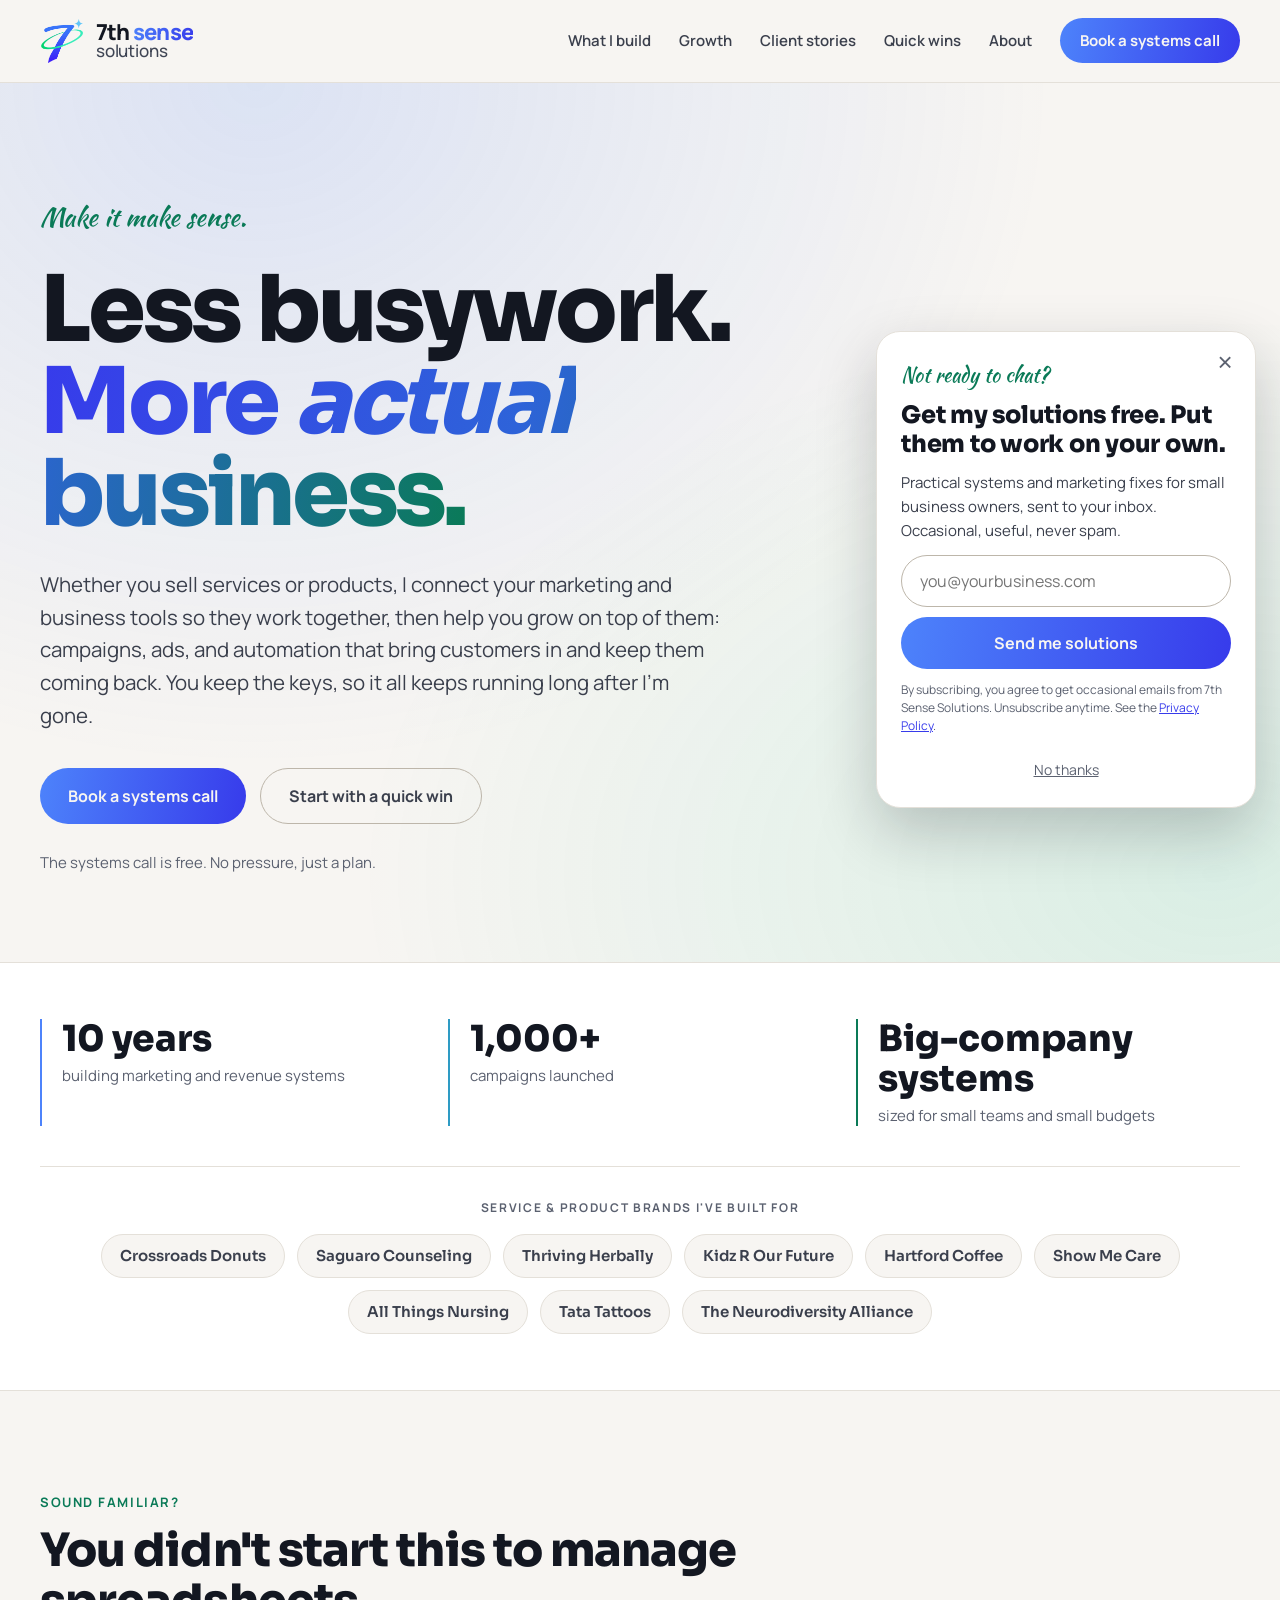
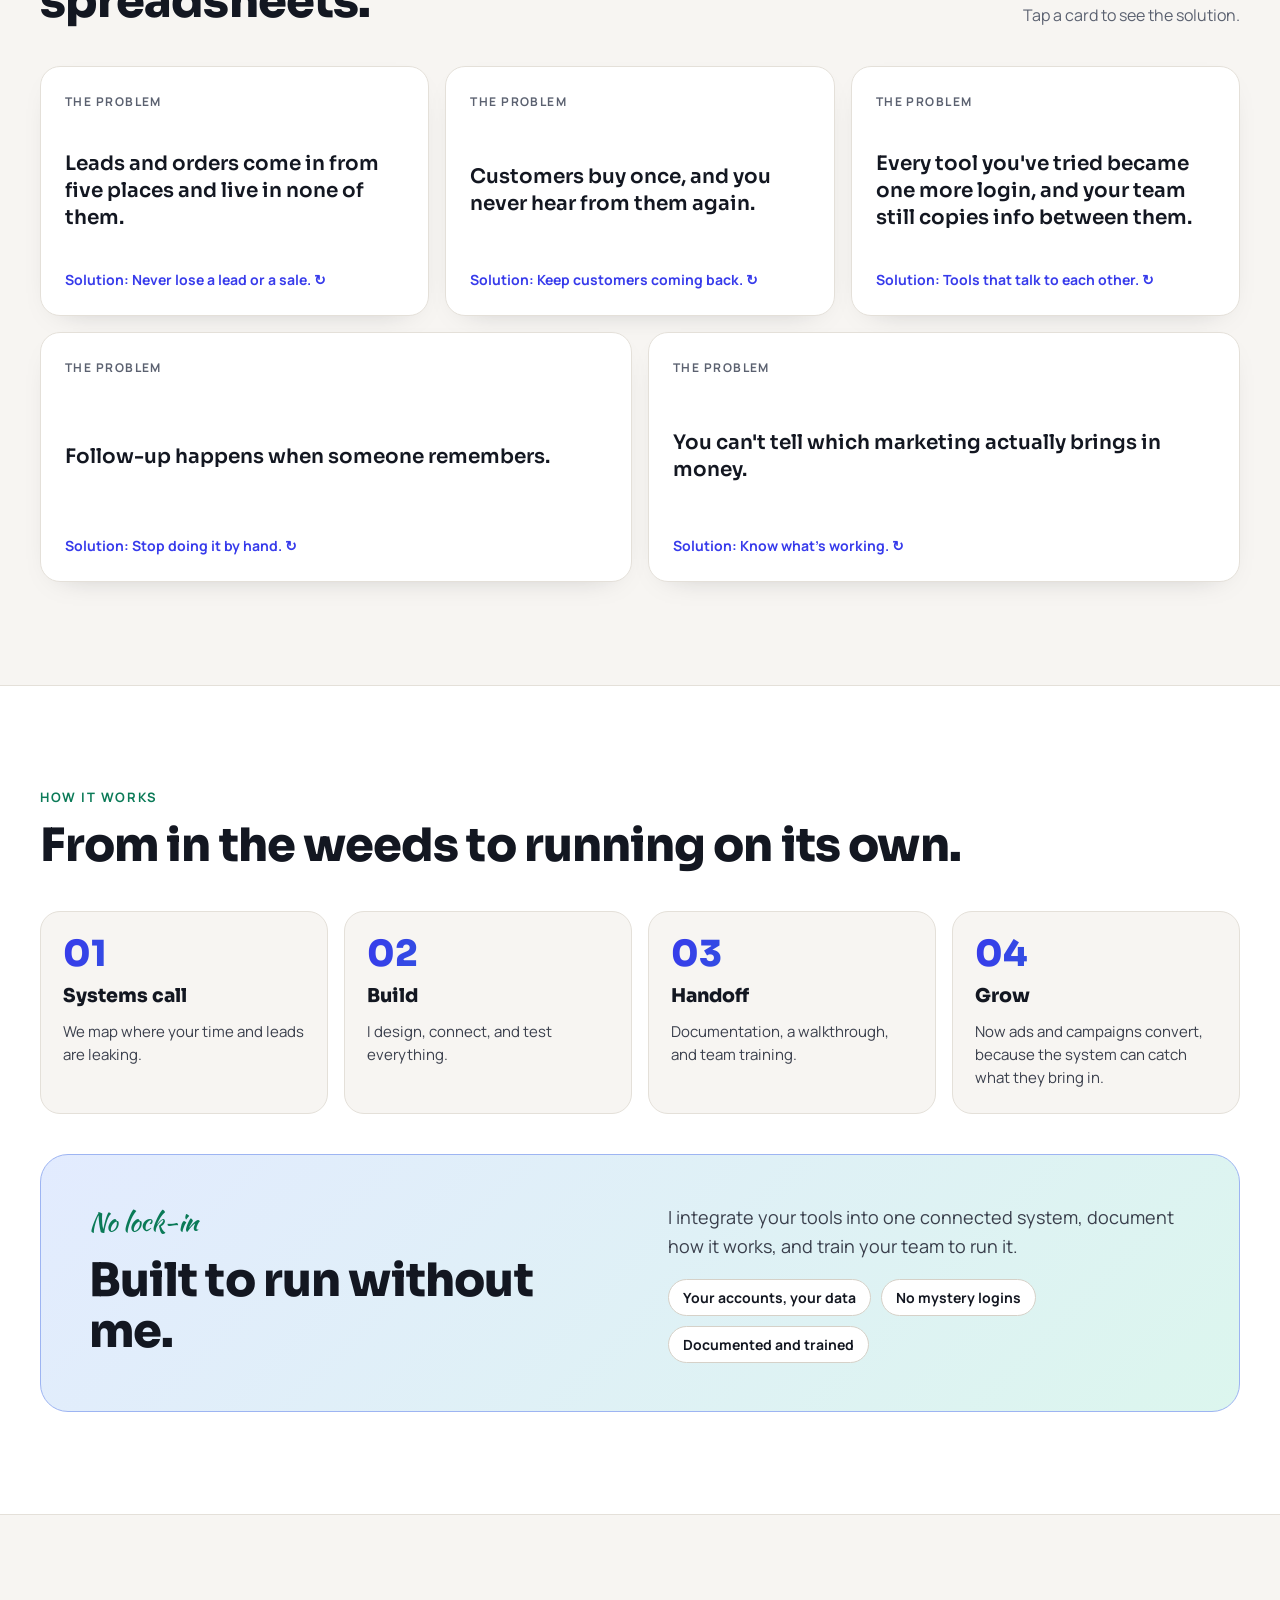
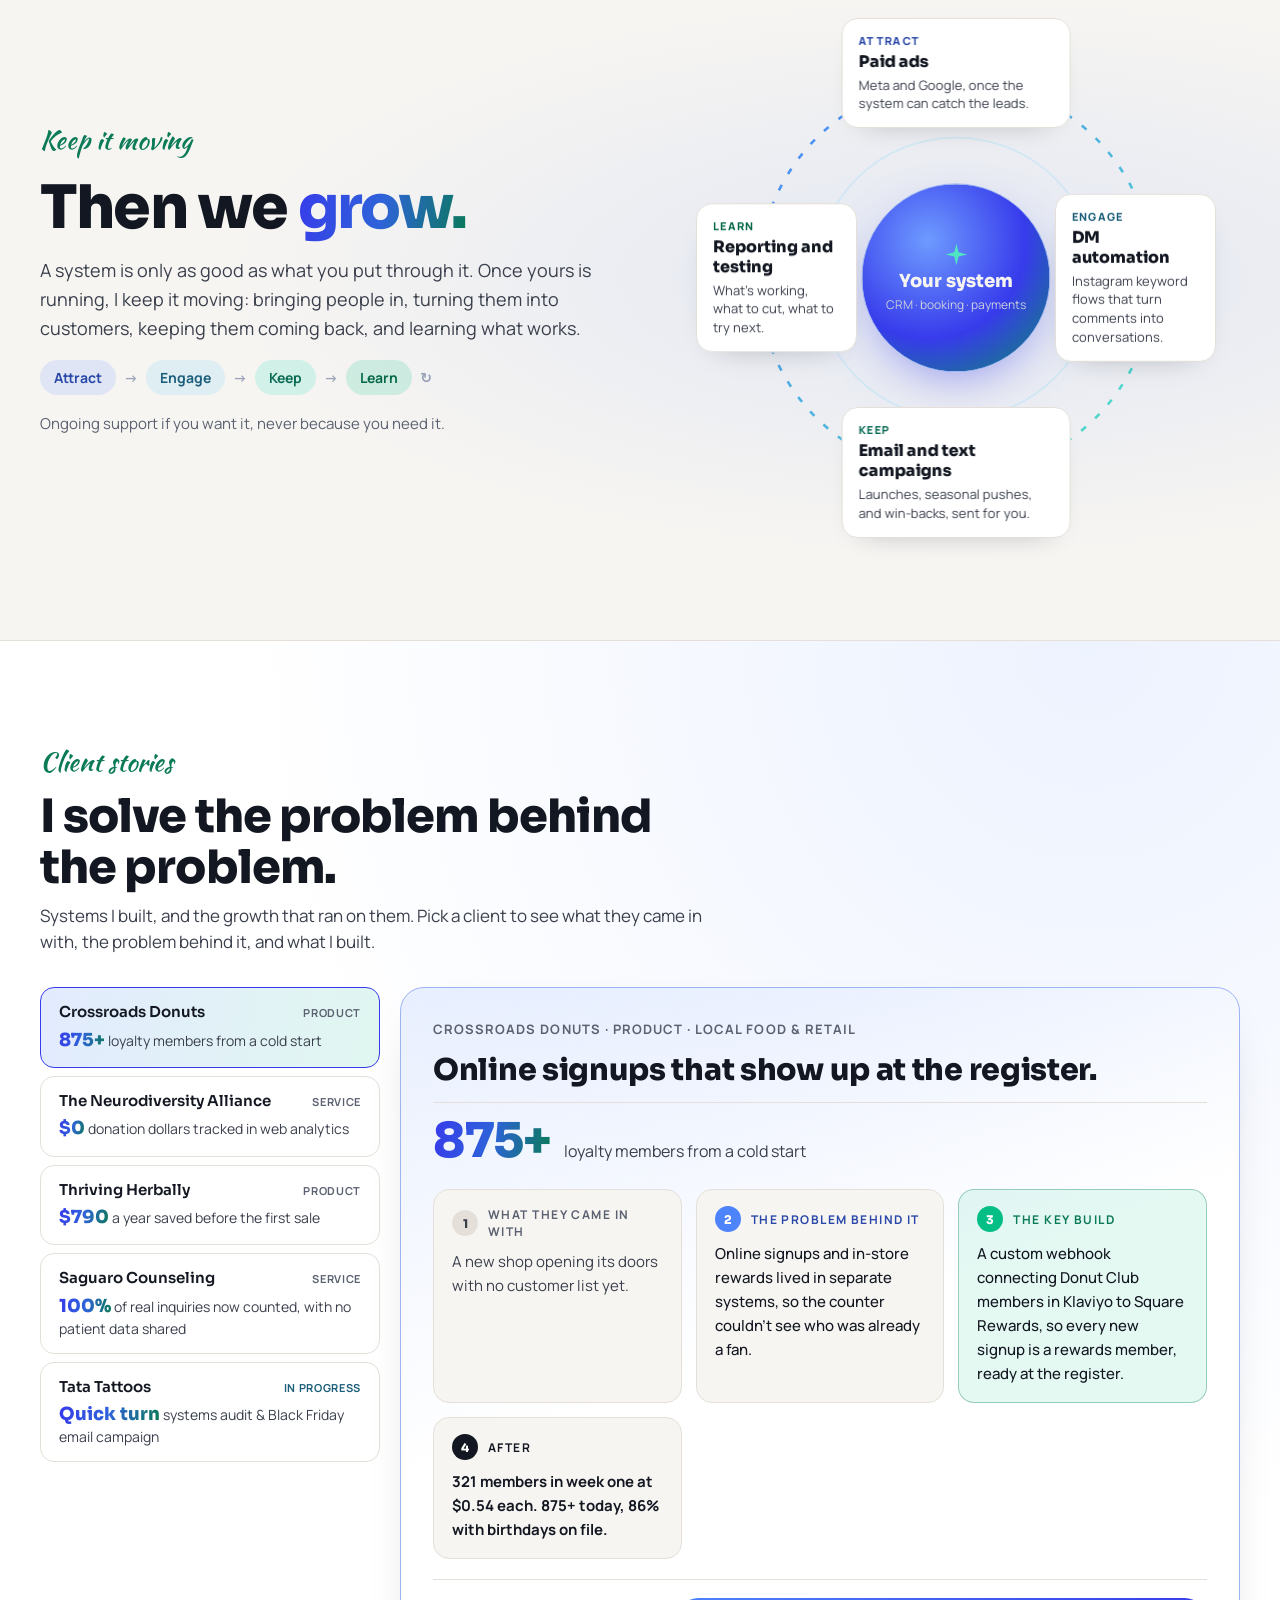
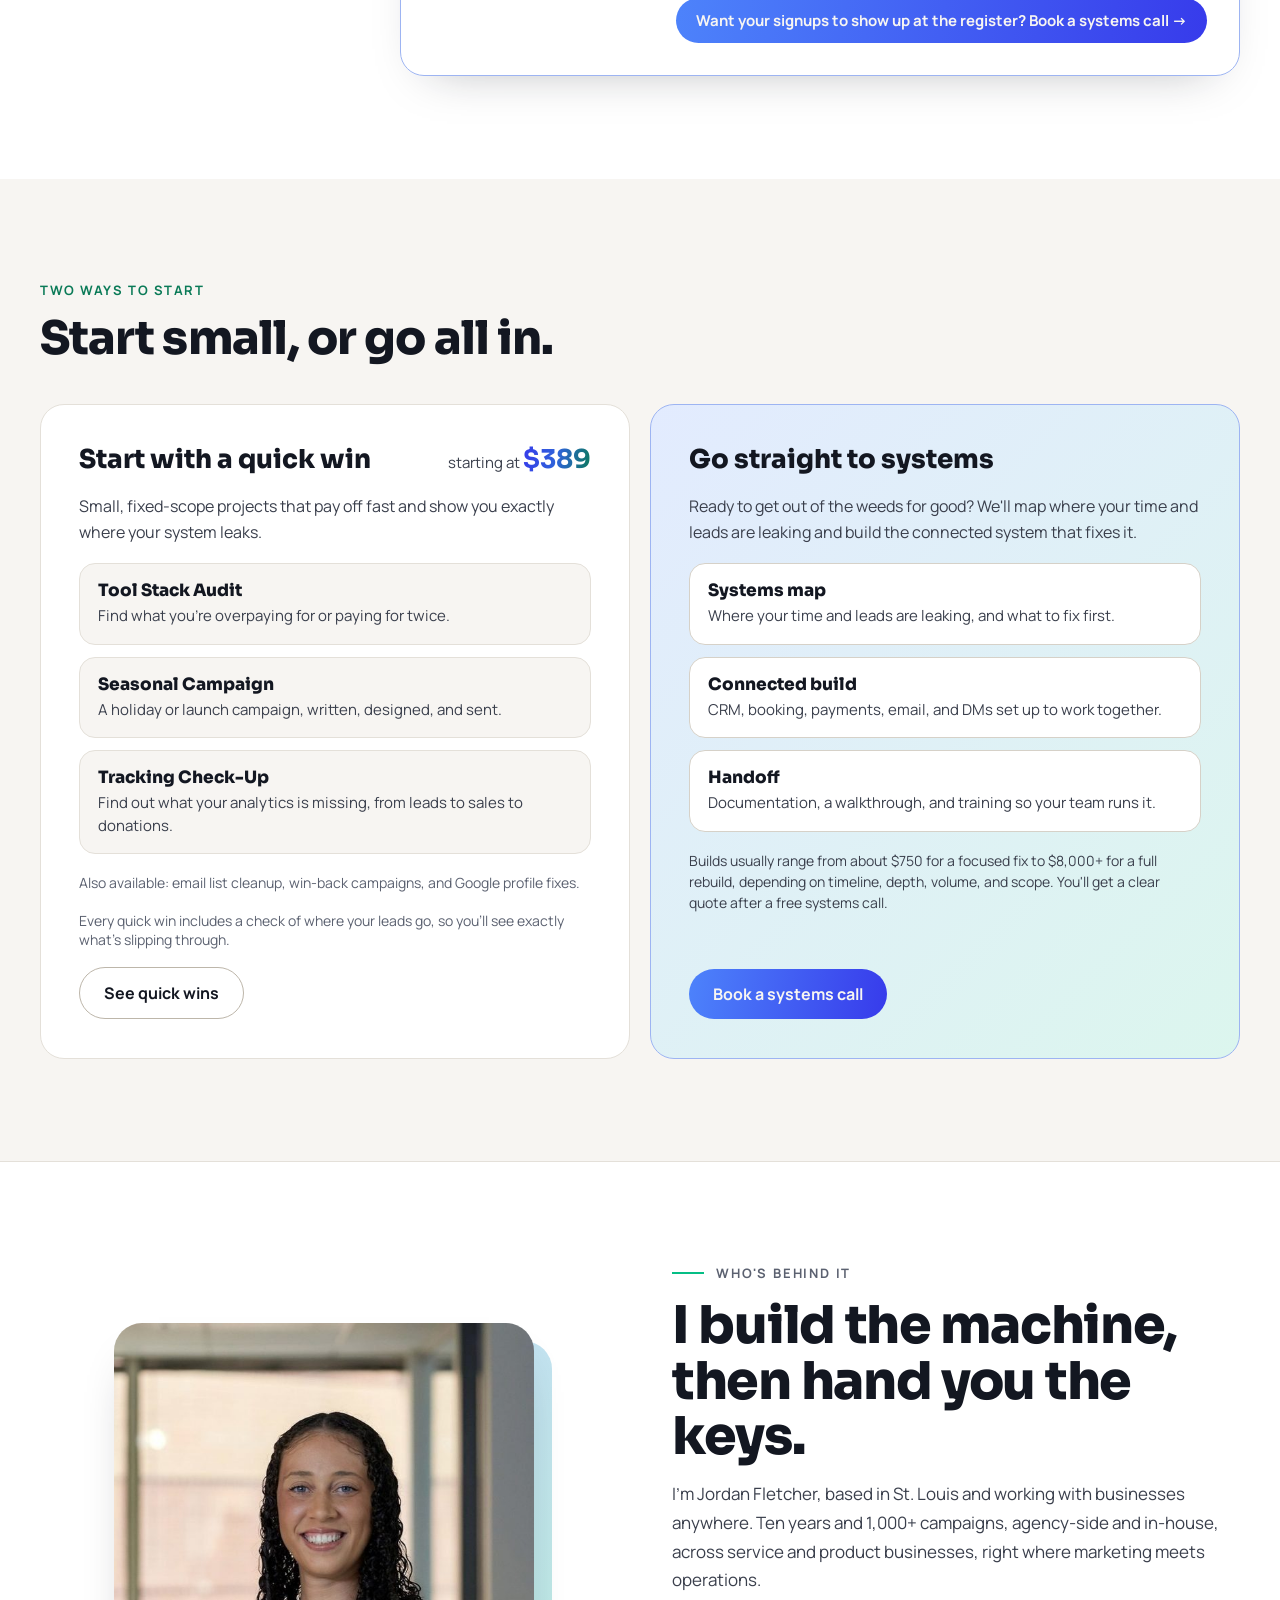
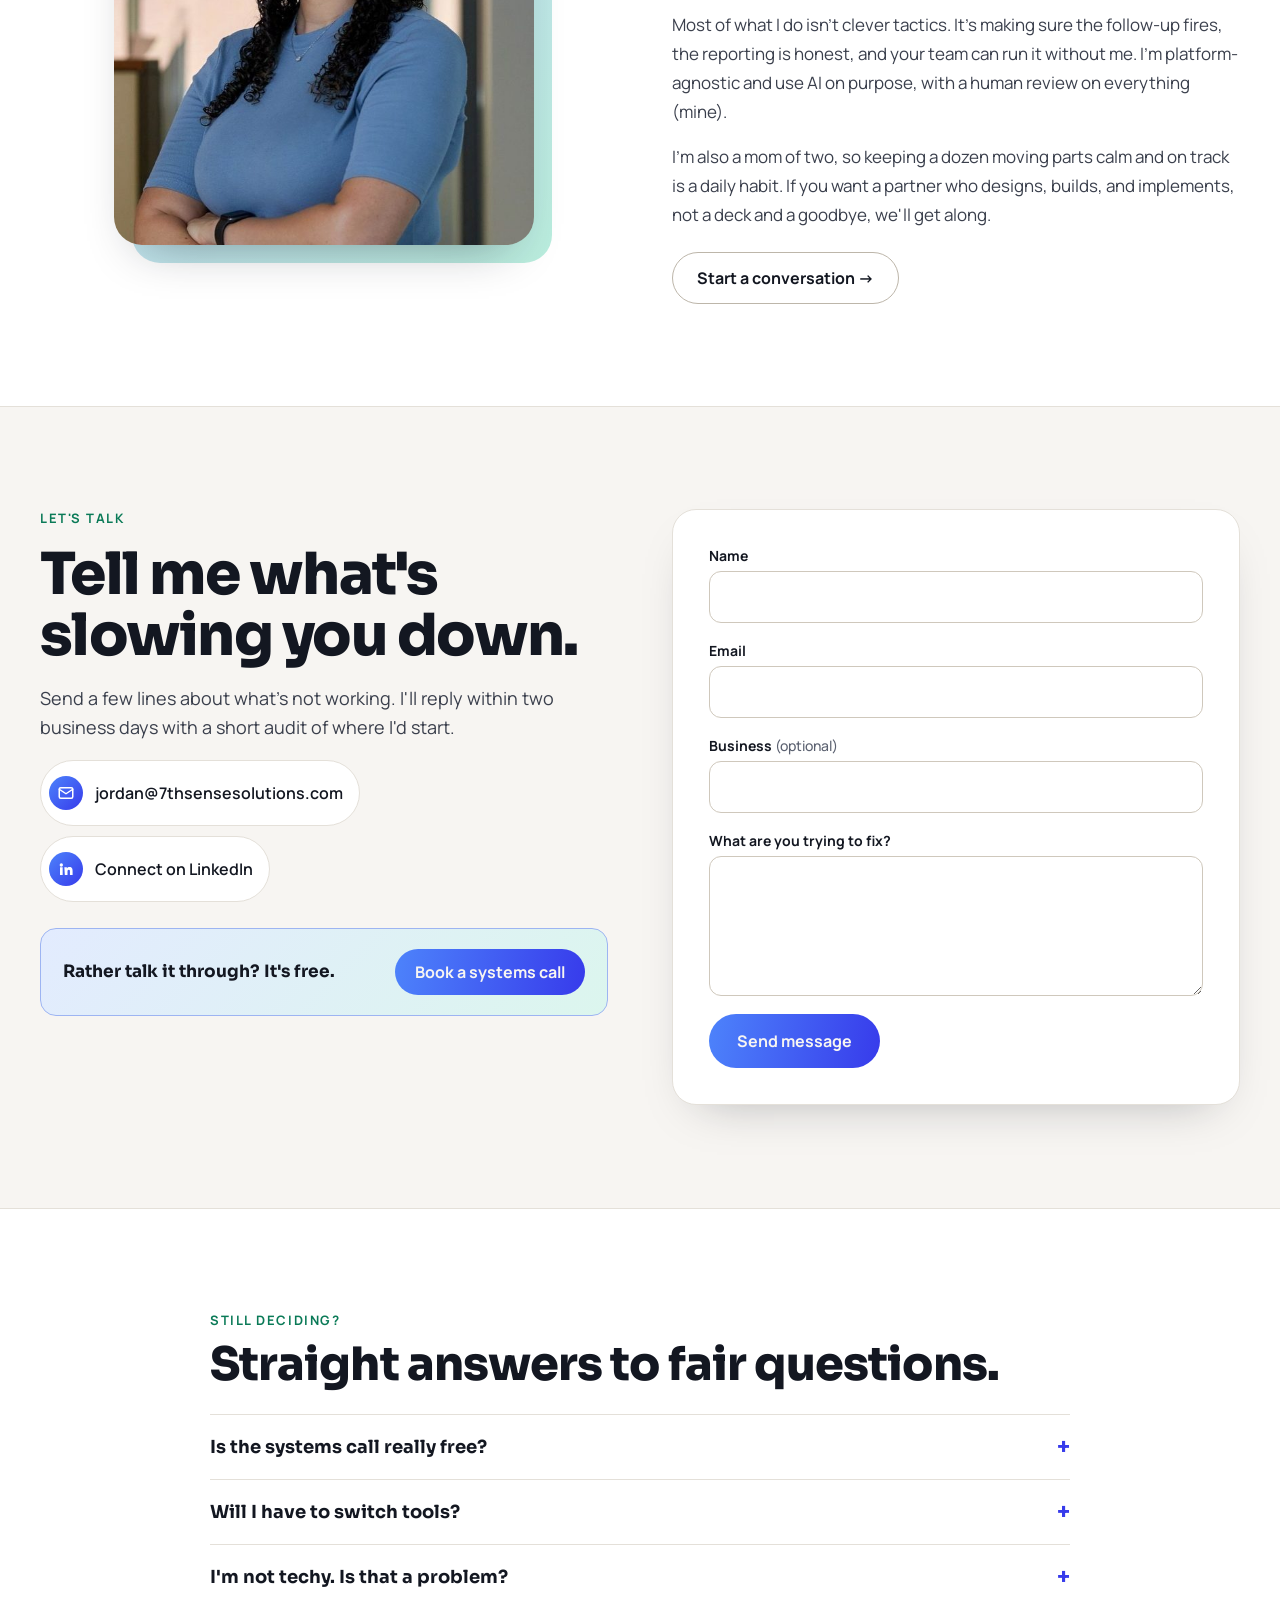
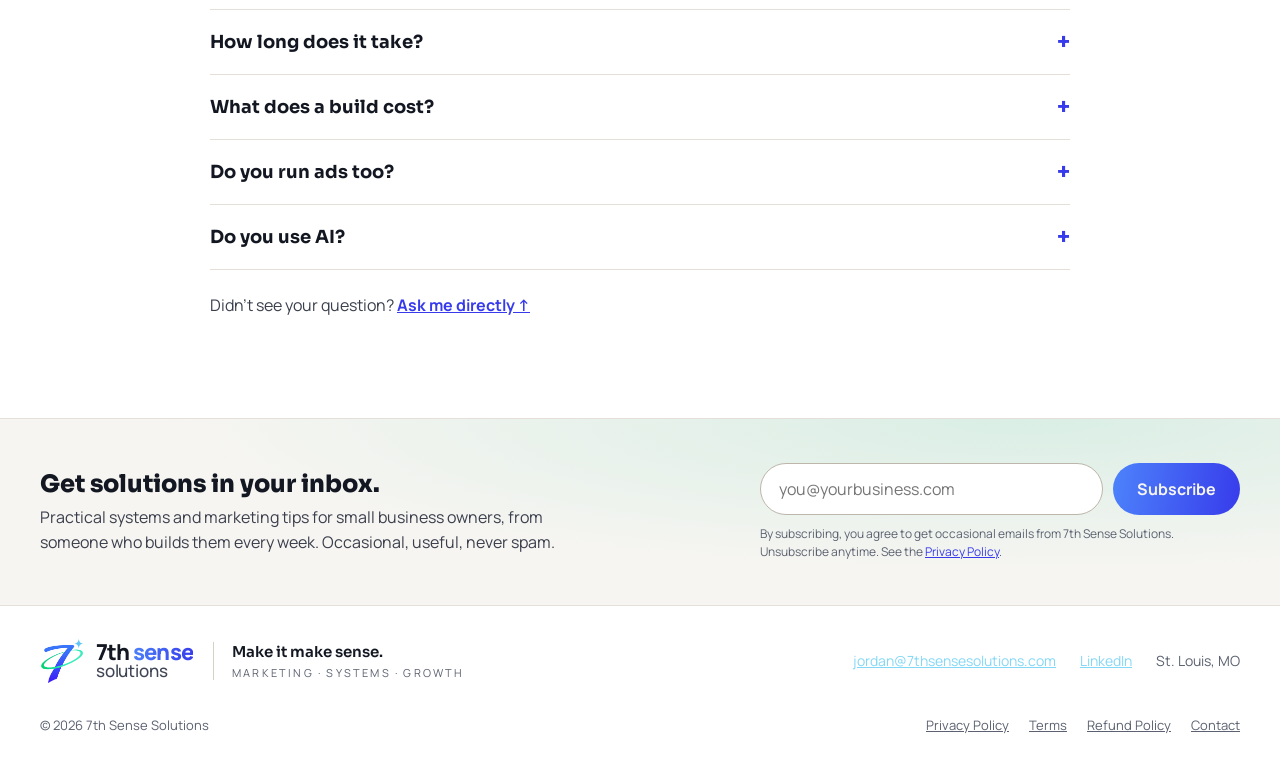
==== commit 799f3286: "Hero headline: "Less busywork. More actual business." Updates the hero, share title, and share image" ====
--- a/index.html
+++ b/index.html
@@ -13,7 +13,7 @@
 <link rel="canonical" href="https://7thsensesolutions.com/">
 <meta property="og:type" content="website">
 <meta property="og:site_name" content="7th Sense Solutions">
-<meta property="og:title" content="Less busywork. More mission. | 7th Sense Solutions">
+<meta property="og:title" content="Less busywork. More actual business. | 7th Sense Solutions">
 <meta property="og:description" content="Marketing and business systems for small businesses. I build the systems that capture every lead, follow up for you, and connect your tools, so you can get out of the weeds. Based in St. Louis.">
 <meta property="og:url" content="https://7thsensesolutions.com/">
 <meta property="og:image" content="https://7thsensesolutions.com/images/og-image.png">
@@ -150,7 +150,7 @@
 <section style="color: #131721; background: radial-gradient(ellipse at 20% 0%, rgba(77,131,251,0.16), transparent 55%), radial-gradient(ellipse at 95% 90%, rgba(5,190,133,0.12 ), transparent 50%), #F7F5F2">
 <div style="max-width: 1200px; margin: 0 auto; padding: clamp(64px, 9vw, 120px) 24px clamp(56px, 7vw, 96px); display: flex; flex-direction: column; gap: 28px">
 <div style="font-family: 'Kaushan Script', cursive; font-size: 26px; color: #0A7A57">Make it make sense.</div>
-<h1 style="margin: 0; font-family: Sora, sans-serif; font-weight: 800; font-size: clamp(44px, 7.5vw, 92px); line-height: 1.0; letter-spacing: -0.035em; max-width: 900px">Less busywork.<br><span class="grad-l">More mission.</span></h1>
+<h1 style="margin: 0; font-family: Sora, sans-serif; font-weight: 800; font-size: clamp(44px, 7.5vw, 92px); line-height: 1.0; letter-spacing: -0.035em; max-width: 900px">Less busywork.<br><span class="grad-l">More <em style="font-style: italic; padding-right: 0.06em">actual</em> business.</span></h1>
 <p style="margin: 0; font-size: clamp(18px, 1.6vw, 21px); line-height: 1.6; color: #3A3F4C; max-width: 680px">Whether you sell services or products, I connect your marketing and business tools so they work together, then help you grow on top of them: campaigns, ads, and automation that bring customers in and keep them coming back. You keep the keys, so it all keeps running long after I'm gone.</p>
 <div style="display: flex; flex-wrap: wrap; gap: 14px; margin-top: 8px">
 <a href="https://calendar.google.com/calendar/appointments/schedules/AcZssZ2ihGTnjK_ADKunu6BIwyBelCXNJGZrNhhanmxzteIu9calpvYcj_o9ld1ZhANiABd0veh3dwn1" target="_blank" rel="noopener" class="btn-primary" style="text-decoration: none; padding: 16px 28px; border-radius: 999px; font-weight: 700; font-size: 16px; min-height: 52px; box-sizing: border-box; display: inline-flex; align-items: center">Book a systems call</a>
